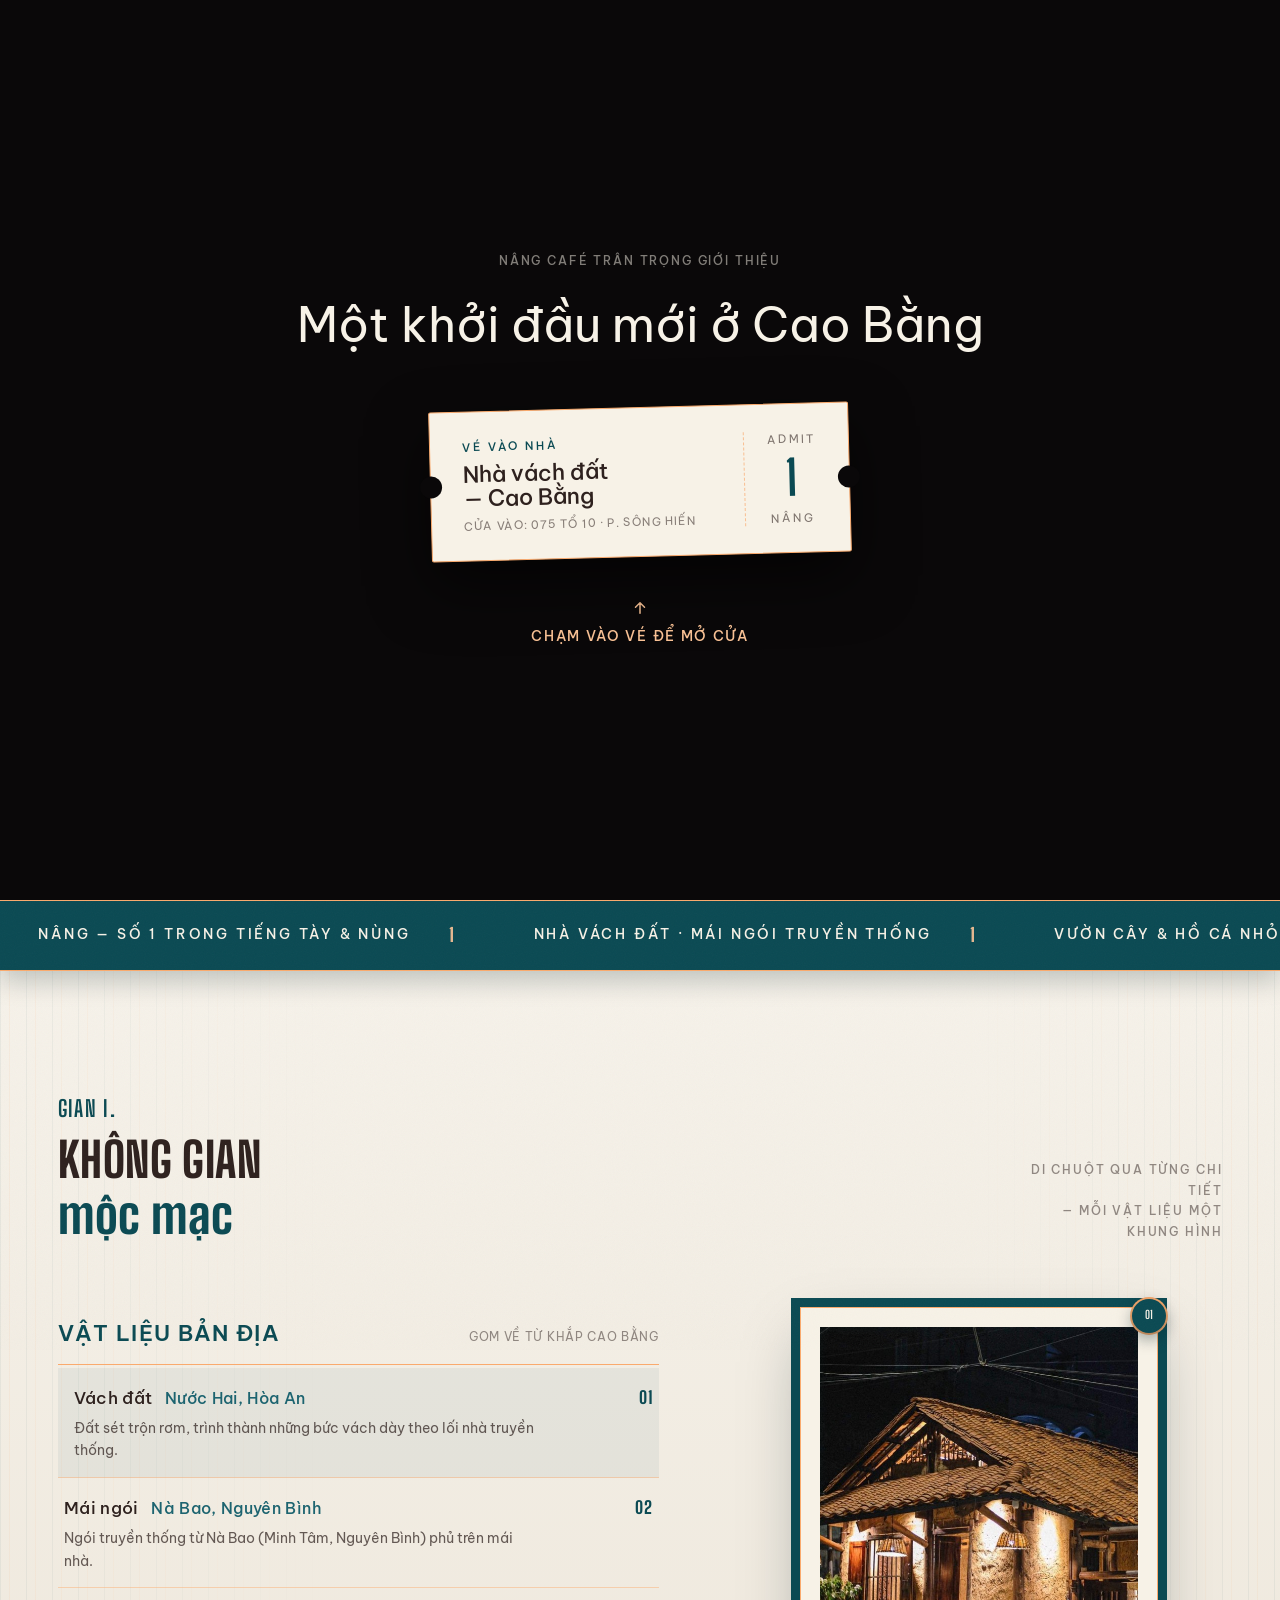
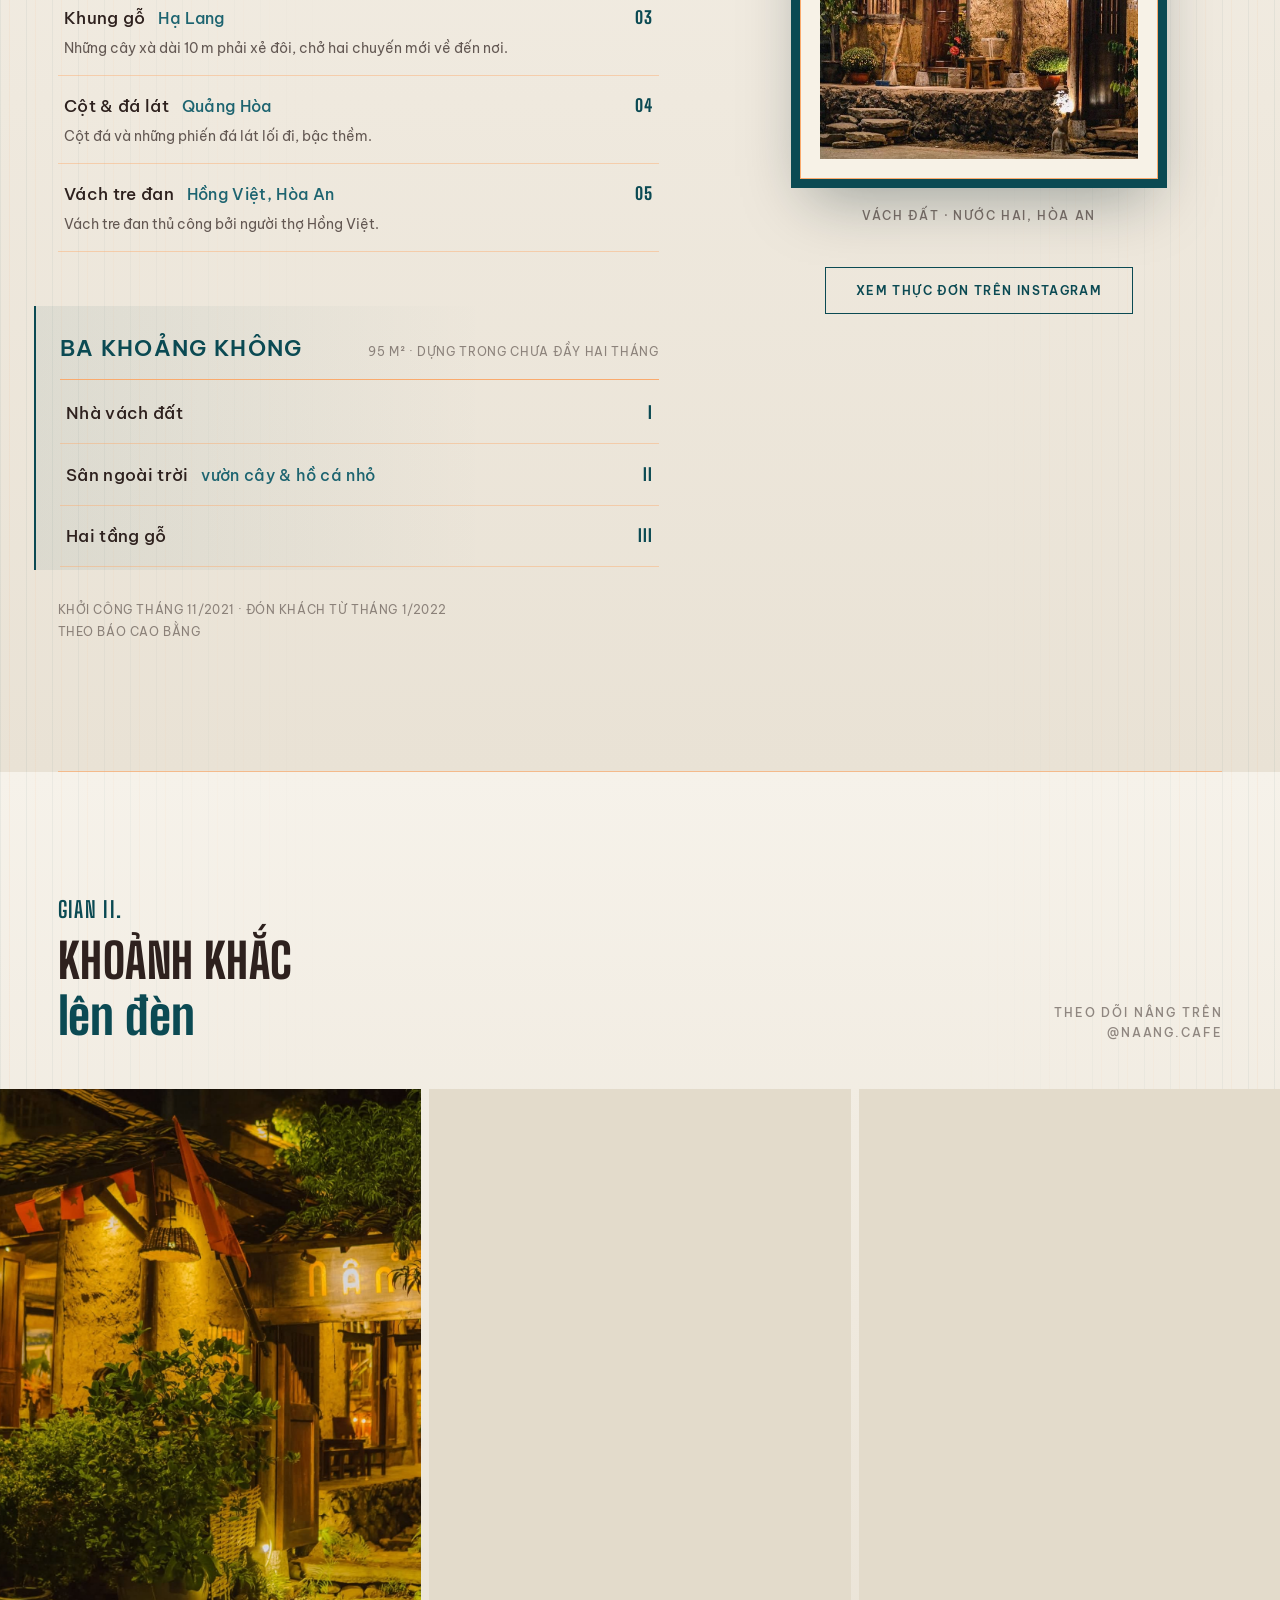
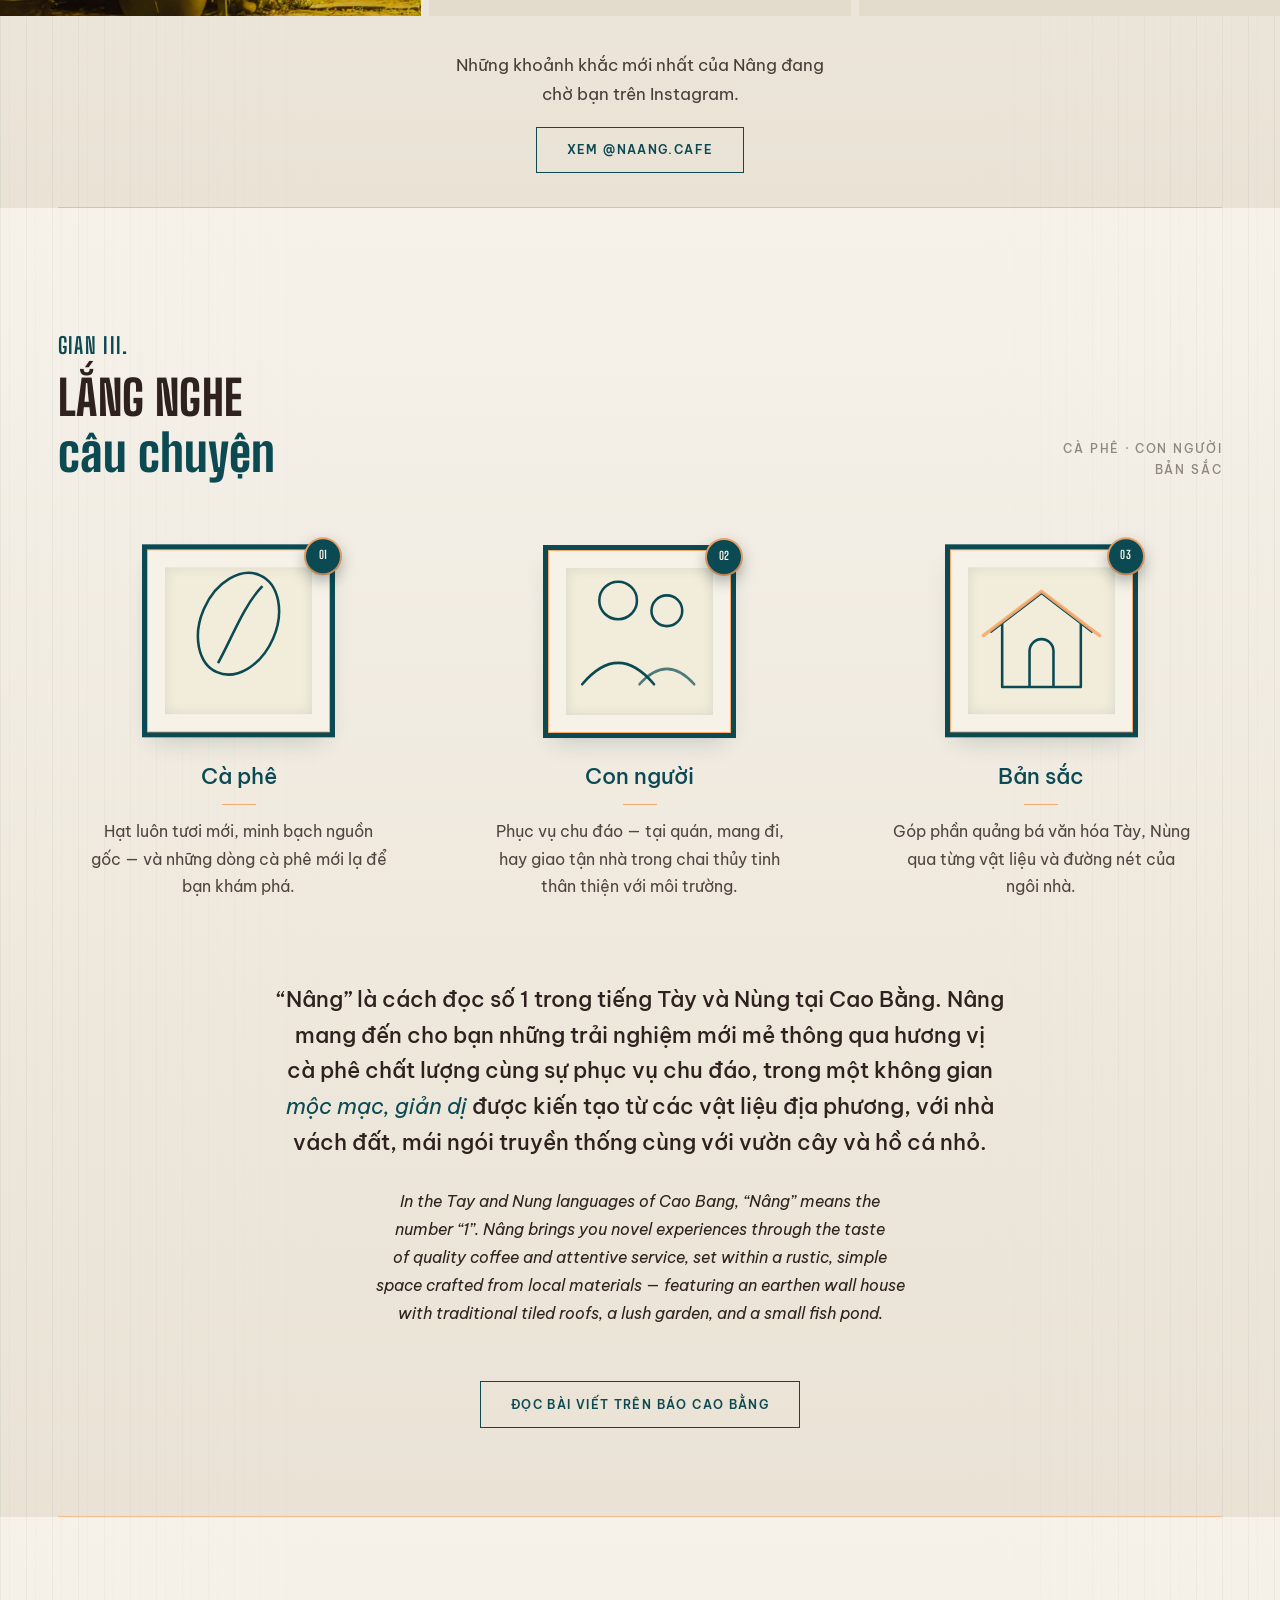
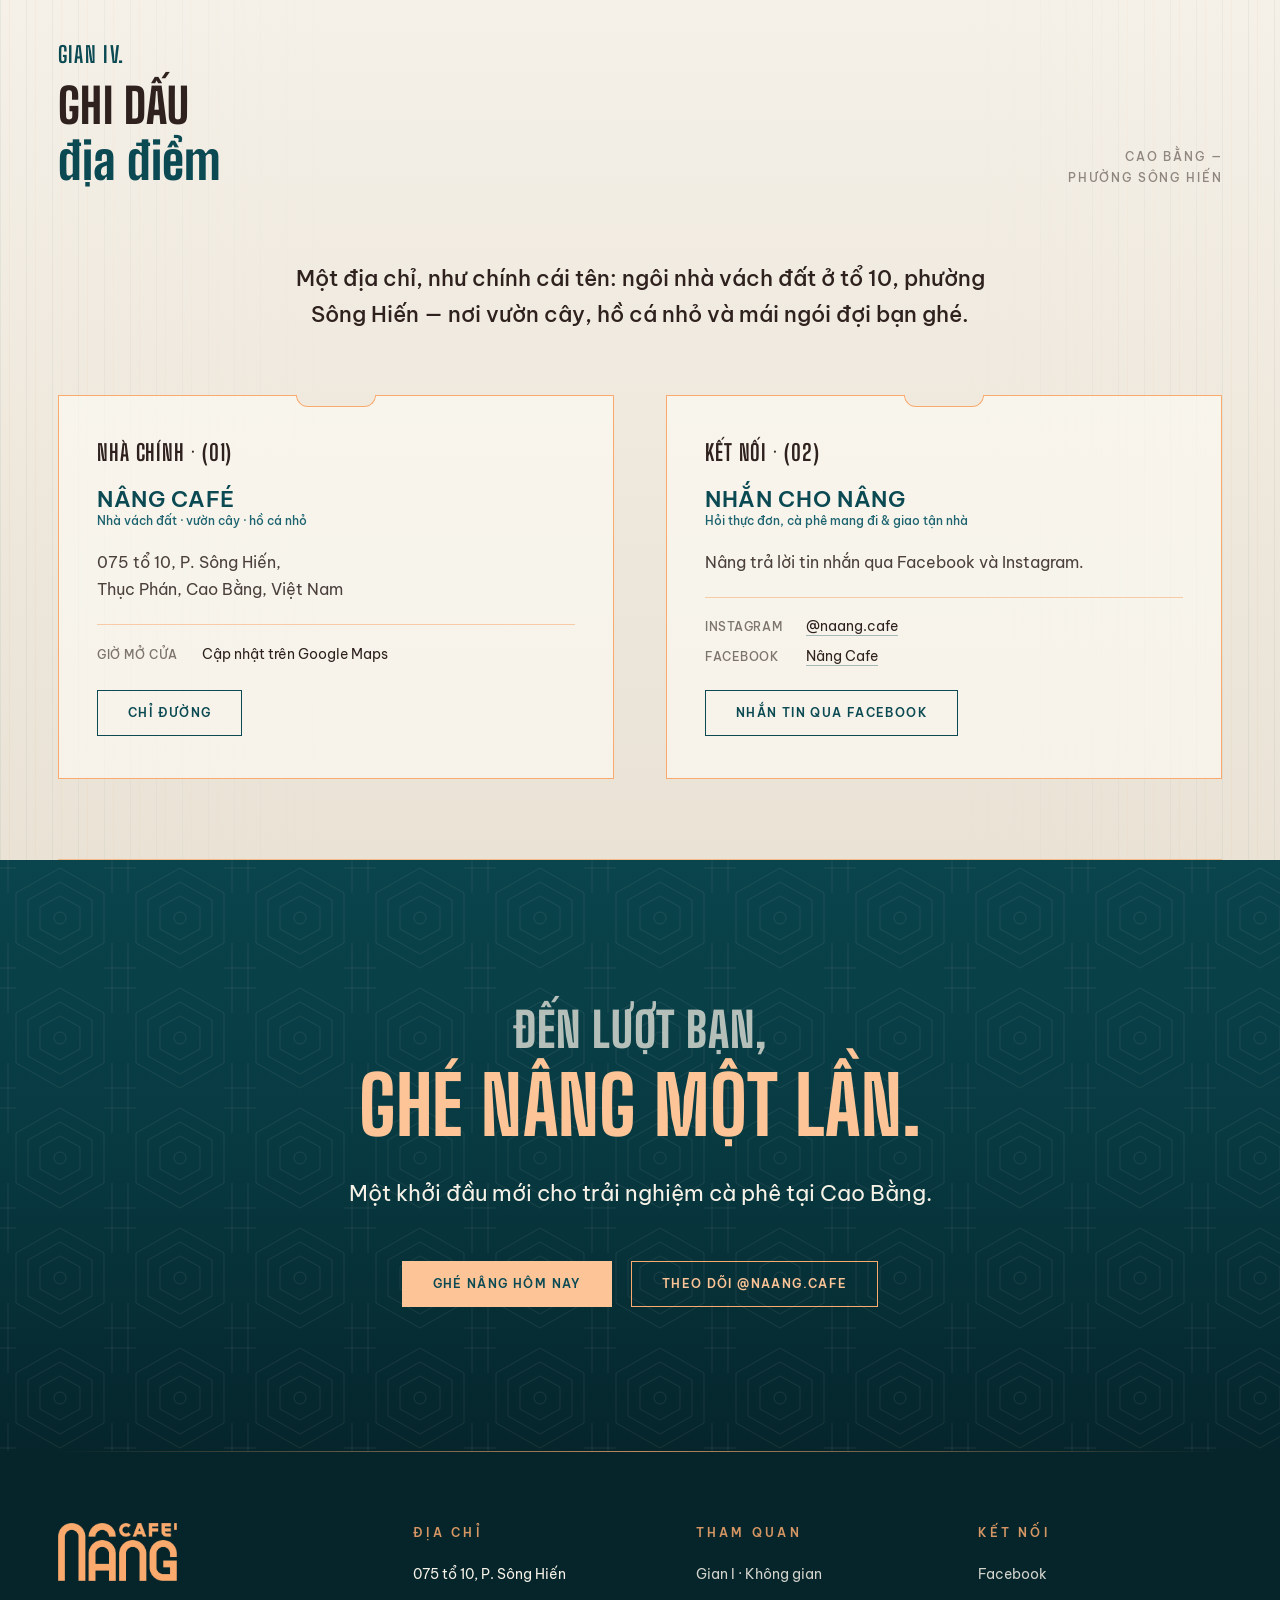
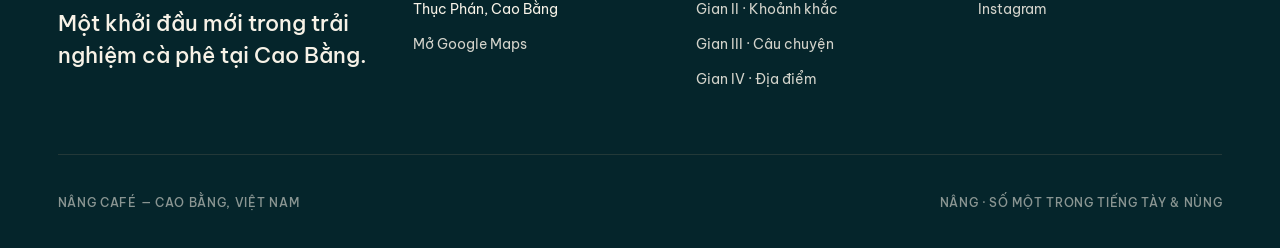
==== index.html @ fb26274a "Nâng Café website Single static page (index.html) with self-hosted fonts, brand logo and photos.  Co" ====
<!DOCTYPE html>
<html lang="vi">
<head>
<meta charset="UTF-8">
<meta name="viewport" content="width=device-width, initial-scale=1.0">
<title>Nâng Café — Cà phê nhà vách đất tại Cao Bằng</title>
<meta name="description" content="Nâng Café — “Nâng” là số 1 trong tiếng Tày và Nùng. Cà phê chất lượng, phục vụ chu đáo trong ngôi nhà vách đất, mái ngói truyền thống, vườn cây và hồ cá nhỏ tại phường Sông Hiến, Cao Bằng.">
<meta name="keywords" content="Nâng Café, Nâng cafe Cao Bằng, cà phê Cao Bằng, quán cà phê nhà đất Cao Bằng, cà phê Sông Hiến, coffee Cao Bang">
<meta name="robots" content="index, follow, max-image-preview:large">
<link rel="icon" href="media/nang/favicon-nang.png" type="image/png">
<meta name="theme-color" content="#0B4A53">
<meta name="author" content="Nâng Café">

<meta name="geo.region" content="VN-04">
<meta name="geo.placename" content="Cao Bằng">
<meta name="geo.position" content="22.6681166;106.2544671">
<meta name="ICBM" content="22.6681166, 106.2544671">

<meta property="og:type" content="website">
<meta property="og:site_name" content="Nâng Café">
<meta property="og:locale" content="vi_VN">
<meta property="og:locale:alternate" content="en_US">
<meta property="og:title" content="Nâng Café — Cà phê nhà vách đất tại Cao Bằng">
<meta property="og:description" content="“Nâng” là số 1 trong tiếng Tày và Nùng. Cà phê chất lượng trong ngôi nhà vách đất, mái ngói truyền thống, vườn cây và hồ cá nhỏ.">
<meta property="og:image" content="media/nang/nang-cong-vuon.jpg">
<meta property="og:image:alt" content="Cổng vào Nâng Café về đêm, Cao Bằng">
<meta name="twitter:card" content="summary_large_image">

<script>try{if(sessionStorage.getItem('nangveil')){document.documentElement.classList.add('arrive')}}catch(e){}</script>

<link rel="preload" as="image" href="media/nang/nang-cong-vuon.jpg" fetchpriority="high">
<link rel="stylesheet" href="assets/fonts/fonts.css">
<link rel="stylesheet" href="assets/fonts/display.css">

<script type="application/ld+json">
{
  "@context": "https://schema.org",
  "@type": "CafeOrCoffeeShop",
  "name": "Nâng Café",
  "description": "“Nâng” là cách đọc số 1 trong tiếng Tày và Nùng tại Cao Bằng. Cà phê chất lượng, phục vụ chu đáo trong không gian nhà vách đất, mái ngói truyền thống, vườn cây và hồ cá nhỏ.",
  "foundingDate": "2022-01",
  "servesCuisine": "Coffee",
  "address": {
    "@type": "PostalAddress",
    "streetAddress": "075 tổ 10, P. Sông Hiến",
    "addressLocality": "Thục Phán, Cao Bằng",
    "addressCountry": "VN"
  },
  "geo": { "@type": "GeoCoordinates", "latitude": 22.6681166, "longitude": 106.2544671 },
  "hasMap": "https://maps.app.goo.gl/TmgUhDWyS7gdo8w19",
  "sameAs": ["https://www.instagram.com/naang.cafe/", "https://www.facebook.com/p/N%C3%A2ng-Cafe-100085033421351/"]
}
</script>

<style>
html{
  overflow-x:hidden;
}
@supports (overflow-x:clip){html{overflow-x:clip}}
:root{
  --paper:#EFE9DE;
  --paper-2:#F6F2EA;
  --paper-3:#E3DBCB;
  --ink:#2E211E;
  --cream:#F7F2E7;
  --red:#0B4A53;        
  --red-dp:#083A42;
  --red-lt:#1D6470;
  --ox:#05252B;
  --gold:#FAAA6D;
  --gold-lt:#FCC497;
  --display:"Big Shoulders Display","Be Vietnam Pro",sans-serif;
  --ui:"Be Vietnam Pro","Helvetica Neue",Arial,sans-serif;
  --fs-d1:clamp(2.6rem,6.4vw,5rem);      
  --fs-d2:clamp(1.8rem,4vw,3rem);        
  --fs-d3:clamp(1.1rem,1.8vw,1.4rem);    
  --fs-lead:clamp(1.02rem,1.35vw,1.16rem);
  --fs-body:1rem;                         
  --fs-sm:.875rem;                        
  --fs-label:.72rem;                      
  --gutter:clamp(1.2rem,4.5vw,5rem);
  --deco-hex:url("data:image/svg+xml,%3Csvg xmlns='http://www.w3.org/2000/svg' width='120' height='120'%3E%3Cg fill='none' stroke='%23F7F2E7' stroke-opacity='.075' stroke-width='1'%3E%3Cpath d='M60 8 L104 33 L104 83 L60 108 L16 83 L16 33 Z'/%3E%3Cpath d='M60 22 L92 40 L92 76 L60 94 L28 76 L28 40 Z'/%3E%3Cpath d='M60 36 L80 47 L80 69 L60 80 L40 69 L40 47 Z'/%3E%3Ccircle cx='60' cy='58' r='6'/%3E%3Cpath d='M0 8 H16 M104 8 H120 M0 108 H16 M104 108 H120'/%3E%3Cpath d='M8 0 V33 M112 0 V33 M8 83 V120 M112 83 V120'/%3E%3C/g%3E%3C/svg%3E");
  --deco-stripe:repeating-linear-gradient(90deg,rgba(11,74,83,.10) 0 1px,transparent 1px 9px,rgba(250,170,109,.16) 9px 10px,transparent 10px 26px);
}
*{margin:0;padding:0;box-sizing:border-box}
html.locked{overflow:hidden}
body{
  font-family:var(--ui);font-size:var(--fs-body);line-height:1.68;background:#0A434B;color:var(--cream);
  overflow-x:hidden;-webkit-font-smoothing:antialiased;font-weight:400;
}
::selection{background:var(--red);color:var(--cream)}
a{color:inherit;text-decoration:none}
button{font-family:inherit;background:none;border:none;color:inherit;cursor:pointer}
svg{display:block}
.serif-i{color:var(--red)}
.gallery:not(.cube) .serif-i,.final .serif-i,.hero .serif-i{color:var(--gold-lt)}
.gb-card q,.story-copy,.foot-brandline,.pre-head p,.ticket .t-left .name,.grating .desc .x{font-weight:500}
.caps{font-size:var(--fs-label);letter-spacing:.16em;text-transform:uppercase;font-weight:500;opacity:.55}
.sr-only{position:absolute;width:1px;height:1px;padding:0;margin:-1px;overflow:hidden;clip:rect(0,0,0,0);white-space:nowrap;border:0}
.grain{
  position:fixed;inset:-50%;width:200%;height:200%;pointer-events:none;z-index:9000;opacity:.045;
  background-image:url("data:image/svg+xml,%3Csvg xmlns='http://www.w3.org/2000/svg' width='240' height='240'%3E%3Cfilter id='n'%3E%3CfeTurbulence type='fractalNoise' baseFrequency='0.9' numOctaves='2'/%3E%3C/filter%3E%3Crect width='240' height='240' filter='url(%23n)' opacity='0.7'/%3E%3C/svg%3E");
  animation:grain 8s steps(10) infinite;
}
@keyframes grain{0%,100%{transform:translate(0,0)}25%{transform:translate(-3%,2%)}50%{transform:translate(3%,-3%)}75%{transform:translate(-2%,-2%)}}
.lamp{
  position:fixed;top:0;left:0;width:58vmax;height:58vmax;pointer-events:none;z-index:3;
  transform:translate(-50%,-50%);mix-blend-mode:soft-light;opacity:.6;
  background:radial-gradient(circle,rgba(255,246,226,.85) 0%,rgba(255,246,226,.2) 32%,transparent 62%);
}
@media(hover:none){.lamp{display:none}}
.rv{opacity:0;transform:translateY(44px);transition:opacity 1.05s ease,transform 1.05s cubic-bezier(.22,1,.36,1)}
.rv.in{opacity:1;transform:none}
.rv.d1{transition-delay:.12s}.rv.d2{transition-delay:.24s}.page-veil{position:fixed;inset:0;z-index:9500;pointer-events:none;visibility:hidden}
.page-veil.active{visibility:visible;pointer-events:all}
.page-veil .door{
  position:absolute;top:0;bottom:0;width:50.5%;left:0;
  background:linear-gradient(90deg,var(--red-dp),var(--red) 60%,#073238);
  transform:translateX(-101%);transition:transform .8s cubic-bezier(.65,0,.35,1);
  box-shadow:0 0 60px rgba(0,0,0,.6);
}
.page-veil .door.r{left:auto;right:0;background:linear-gradient(270deg,var(--red-dp),var(--red) 60%,#073238);transform:translateX(101%)}
.page-veil .door::after{content:"";position:absolute;top:0;bottom:0;width:2px;background:linear-gradient(180deg,transparent,var(--gold) 50%,transparent);opacity:.9}
.page-veil .door.l::after{right:0}
.page-veil .door.r::after{left:0}
.page-veil.closed .door{transform:translateX(0)}
.page-veil .plate{
  position:absolute;left:50%;top:50%;transform:translate(-50%,-50%) translateY(12px);
  background:linear-gradient(155deg,var(--gold-lt),var(--gold));color:var(--red);
  padding:.95rem 1.7rem;border-radius:2px;
  box-shadow:0 12px 32px rgba(0,0,0,.5),inset 0 1px 0 rgba(255,255,255,.35);
  font-family:var(--ui);font-size:var(--fs-label);letter-spacing:.2em;text-transform:uppercase;font-weight:600;
  opacity:0;transition:opacity .5s ease .35s,transform .5s ease .35s;white-space:nowrap;
}
.page-veil.closed .plate{opacity:1;transform:translate(-50%,-50%)}
html.arrive .page-veil{visibility:visible}
html.arrive .page-veil .door{transform:translateX(0);transition:none}
html.arrive .page-veil .plate{opacity:1;transform:translate(-50%,-50%);transition:none}
html.arrive .preloader{display:none}
.preloader{
  position:fixed;inset:0;z-index:10000;background:#0A0809;
  display:flex;flex-direction:column;align-items:center;justify-content:center;gap:2.6rem;
  transition:opacity 1.1s ease,visibility 1.1s;
}
.preloader.done{opacity:0;visibility:hidden}
.pre-head{display:flex;flex-direction:column;align-items:center;gap:.9rem;text-align:center;padding:0 1.5rem}
.pre-head .caps{opacity:.5}
.pre-head p{font-family:var(--ui);font-weight:400;font-size:var(--fs-d2)}
.ticket{
  position:relative;width:min(420px,86vw);background:var(--cream);color:var(--ink);border:1px solid var(--gold);
  border-radius:2px;padding:1.7rem 2rem;display:flex;align-items:center;gap:1.5rem;
  opacity:0;transform:translateY(16px) rotate(-1.5deg);
  transition:opacity .9s ease,transform .9s cubic-bezier(.22,1,.36,1);
  box-shadow:0 24px 60px rgba(0,0,0,.6);
}
.ticket::before,.ticket::after{content:"";position:absolute;top:50%;width:22px;height:22px;border-radius:50%;background:var(--ox);transform:translateY(-50%)}
.ticket::before{left:-11px}.ticket::after{right:-11px}
.ticket::before,.ticket::after{background:#0A0809}
.preloader.ready .ticket{opacity:1;transform:rotate(-1.5deg)}
.ticket:hover{transform:rotate(0) scale(1.02);box-shadow:0 0 0 1px var(--gold),0 18px 50px rgba(252,196,151,.3)}
body.ready .ticket{animation:ticketBreath 2.6s ease-in-out infinite}
@keyframes ticketBreath{
  0%,100%{box-shadow:0 0 0 0 rgba(252,196,151,0),0 14px 40px rgba(0,0,0,.5)}
  50%{box-shadow:0 0 0 6px rgba(252,196,151,.12),0 14px 40px rgba(0,0,0,.5)}
}
.ticket:hover{animation:none}
.ticket .t-left{flex:1;display:flex;flex-direction:column;gap:.45rem;text-align:left}
.ticket .t-left .caps{color:var(--red);opacity:1}
.ticket .t-left .name{font-family:var(--ui);font-size:var(--fs-d3);line-height:1.1}
.ticket .t-left .meta{font-family:var(--ui);font-size:var(--fs-label);letter-spacing:.05em;text-transform:uppercase;opacity:.55}
.ticket .t-right{border-left:1px dashed rgba(250,170,109,.7);padding-left:1.4rem;display:flex;flex-direction:column;align-items:center;gap:.35rem}
.ticket .t-right .adm{font-family:var(--ui);font-size:var(--fs-label);letter-spacing:.18em;text-transform:uppercase;opacity:.6}
.ticket .t-right .no8{font-family:var(--display);text-transform:uppercase;font-weight:500;font-size:var(--fs-d2);color:var(--red);line-height:1.1;letter-spacing:.04em}
.pre-count{font-family:var(--ui);font-size:var(--fs-label);letter-spacing:.15em;text-transform:uppercase;opacity:.45}
.preloader.ready .pre-count{display:none}
.pre-hint{
  display:flex;flex-direction:column;align-items:center;gap:.5rem;
  font-family:var(--ui);font-size:var(--fs-sm);font-weight:500;
  letter-spacing:.12em;text-transform:uppercase;color:var(--gold-lt);
  opacity:0;transition:opacity .8s ease .4s;
}
.pre-hint .cue{width:18px;height:18px;animation:cueFloat 2s ease-in-out infinite}
@keyframes cueFloat{0%,100%{transform:translateY(3px)}50%{transform:translateY(-3px)}}
.preloader.ready .pre-hint{opacity:1}
.nav{
  position:fixed;inset:0 0 auto 0;z-index:900;
  display:flex;align-items:stretch;height:56px;
  background:transparent;backdrop-filter:none;
  border-bottom:1px solid transparent;
  opacity:0;transition:opacity 1s ease .5s,background .4s ease,border-color .4s ease,backdrop-filter .4s ease;
  font-family:var(--ui);
  font-size:var(--fs-label);color:var(--cream);text-shadow:0 1px 5px rgba(0,0,0,.45);
}
.nav.scrolled{
  background:rgba(11,74,83,.95);backdrop-filter:blur(12px);
  border-bottom:1px solid var(--gold);text-shadow:none;
}
body.started .nav{opacity:1}
.nav .cell{
  display:flex;align-items:center;padding:0 1.4rem;
  border-right:1px solid rgba(237,231,214,.12);
  letter-spacing:.1em;text-transform:uppercase;font-weight:600;font-size:var(--fs-label);white-space:nowrap;
  transition:background .35s,color .35s;
}
.nav a.cell:hover{background:rgba(237,231,214,.07)}
.nav .brand{padding-inline:1.2rem}
.brand-text{line-height:1.1;font-family:var(--display);font-weight:400;letter-spacing:.06em;font-size:var(--fs-lead);text-transform:uppercase}
.brand-logo{display:none}
@supports ((-webkit-mask-image:url(media/nang/logo-nang-cafe.png)) or (mask-image:url(media/nang/logo-nang-cafe.png))){
  .brand-text{display:none}
  .brand-logo{
    display:block;width:82px;height:32px;
    background-color:currentColor;
    -webkit-mask:url(media/nang/logo-nang-cafe.png) center/contain no-repeat;
    mask:url(media/nang/logo-nang-cafe.png) center/contain no-repeat;
  }
}
@media(max-width:600px){
  .brand-logo{width:70px;height:27px}
  .nav .brand{padding-inline:.9rem}
}
.nav .spacer{flex:1;border-right:none}
.nav .cta-cell{
  border-left:1px solid rgba(237,231,214,.12);border-right:none;
  background:rgba(237,231,214,.06);gap:.8rem;font-weight:600;
}
.nav .cta-cell .arr{
  width:22px;height:22px;border-radius:2px;background:var(--red);color:var(--cream);
  display:grid;place-items:center;font-size:var(--fs-label);transition:transform .35s;
}
.nav.scrolled .cta-cell .arr{background:var(--gold);color:var(--red)}
.nav .cta-cell:hover .arr{transform:translateX(4px)}
.nav .links-wrap{display:flex;align-items:stretch}
@media(max-width:1080px){.nav .links-wrap{display:none}}
@media(max-width:640px){.nav .lang{display:none}}
.hero{
  position:relative;min-height:100vh;min-height:100svh;overflow:hidden;
  background:var(--ox);
}
.hero-bg{position:absolute;inset:0;z-index:0;overflow:hidden;background:#0B4A53}
.hero-paint{
  position:absolute;inset:0;
  filter:brightness(.28) saturate(.72) sepia(.16);
  transition:filter 2.4s cubic-bezier(.22,1,.36,1) .45s;
}
body.started .hero-paint{filter:brightness(1) saturate(1.04) sepia(0)}
.hero-stage{position:absolute;inset:-4% -5%;will-change:transform}
.hero-art{
  width:100%;height:100%;display:block;object-fit:cover;object-position:center;
  transform-origin:50% 54%;
  animation:heroKenBurns 34s ease-in-out infinite alternate;
}
.hero-video{
  position:absolute;inset:0;width:100%;height:100%;display:block;
  object-fit:cover;object-position:center;background:transparent;
  opacity:0;transition:opacity 1.2s ease;
}
.hero-video.ready{opacity:1}
@keyframes heroKenBurns{0%{transform:scale(1.01)}100%{transform:scale(1.07)}}
@media(max-aspect-ratio:11/10){
  .hero-stage{inset:-3% 0}
  .hero-art{object-fit:contain}
}
.hero-video{object-fit:cover !important}
body.hero-has-video .hero-paint{filter:none}
.hero-night{
  position:absolute;inset:0;z-index:2;pointer-events:none;mix-blend-mode:multiply;
  background:
    radial-gradient(115% 95% at 50% 50%, rgba(4,30,35,0) 42%, rgba(4,30,35,.24) 84%, rgba(4,30,35,.42) 100%),
    linear-gradient(180deg, rgba(4,30,35,.14) 0%, rgba(4,30,35,0) 30%, rgba(4,30,35,.04) 66%, rgba(4,30,35,.22) 100%);
}
.hero-warmth{
  position:absolute;inset:0;z-index:2;pointer-events:none;mix-blend-mode:screen;
  background:radial-gradient(58% 54% at 50% 52%, rgba(240,176,116,.16), transparent 72%);
  opacity:0;transition:opacity 1.8s ease 1.9s;
}
body.started .hero-warmth{opacity:1;animation:heroBreathe 8s ease-in-out 4s infinite alternate}
@keyframes heroBreathe{from{opacity:1}to{opacity:.62}}
.hero-scrim{
  position:absolute;inset:0;z-index:5;pointer-events:none;
  background:
    radial-gradient(58% 50% at 18% 96%, rgba(3,24,28,.46), transparent 70%),
    linear-gradient(180deg, rgba(3,24,28,.24) 0%, rgba(3,24,28,0) 26%, rgba(3,24,28,.02) 58%, rgba(3,24,28,.52) 100%);
}
@media(prefers-reduced-motion:reduce){
  .hero-paint{filter:none!important}
  .hero-warmth{opacity:1!important}
  .hero-art{animation:none}
  .pre-hint .cue,body.ready .ticket{animation:none}
}
.hero-content{
  position:relative;z-index:5;min-height:100vh;min-height:100svh;
  display:flex;flex-direction:column;justify-content:flex-end;
}
.hero-bottom{
  display:flex;align-items:flex-end;justify-content:space-between;gap:4vw;flex-wrap:wrap;
  padding:0 var(--gutter) 8vh;
}
.hero-copy{position:relative;max-width:640px;color:var(--cream)}
.hero-copy .presents{opacity:.75;display:block;margin-bottom:1.6rem;text-shadow:0 1px 8px rgba(0,0,0,.5)}
.hero-copy h1{font-family:var(--display);font-weight:400;font-size:var(--fs-d1);line-height:1.1;text-transform:uppercase;letter-spacing:.005em;text-shadow:0 4px 24px rgba(0,0,0,.4)}
.hero-copy .l1{line-height:1.1;
  display:block;font-family:var(--display);font-weight:400;text-transform:uppercase;
  font-size:var(--fs-d2);letter-spacing:.02em;opacity:.72;
}
.hero-copy .l2{
  display:block;font-family:var(--display);font-weight:400;text-transform:uppercase;
  font-size:var(--fs-d1);letter-spacing:.005em;line-height:1.1;margin-top:.06em;;color:var(--gold-lt);
}
.hero-copy p{
  margin-top:1.5rem;font-size:var(--fs-body);line-height:1.7;opacity:.88;max-width:46ch;font-weight:400;
  text-shadow:0 1px 10px rgba(0,0,0,.5);
}
.hero-cta{
  margin-top:1.9rem;display:inline-flex;align-items:center;gap:1rem;width:max-content;
  background:rgba(5,37,43,.4);border:1px solid var(--gold);backdrop-filter:blur(6px);
  padding:.95em 1.1em .95em 1.6em;font-size:var(--fs-label);letter-spacing:.22em;text-transform:uppercase;font-weight:600;
  color:var(--cream);transition:background .35s,border-color .35s;
}
.hero-cta .arr{width:24px;height:24px;border-radius:2px;background:var(--red);color:var(--cream);display:grid;place-items:center;font-size:var(--fs-label);transition:transform .35s;flex:none}
.hero-cta:hover{background:rgba(3,24,28,.55);border-color:rgba(237,231,214,.65)}
.hero-cta:hover .arr{transform:translateX(4px)}
.grating{
  flex:none;width:min(320px,100%);background:var(--paper);color:var(--ink);border:1px solid var(--gold);
  font-family:var(--ui);
  border-radius:2px;box-shadow:0 22px 50px rgba(0,0,0,.45);overflow:hidden;
}
.grating .top{
  display:flex;align-items:center;justify-content:space-between;
  padding:1rem 1.3rem;border-bottom:1px solid rgba(250,170,109,.5);
}
.grating .stars{display:flex;gap:.32rem;color:#D9903C}
.grating .bottom{
  display:flex;align-items:center;justify-content:space-between;gap:1.3rem;
  padding:1.05rem 1.3rem 1.2rem;
}
.grating .score{
  font-weight:600;font-size:var(--fs-d2);line-height:.9;letter-spacing:-.01em;color:#0A0809;
}
.grating .score sup{font-size:.38em;font-weight:500;vertical-align:super;opacity:.9}
.grating .desc{text-align:left}
.grating .desc .x{font-weight:600;font-size:var(--fs-lead);color:#0A0809}
.grating .desc .c{font-size:var(--fs-sm);opacity:.78;font-weight:400}
body:not(.started) .hero-copy>*,
body:not(.started) .grating{opacity:0;transform:translateY(28px)}
.hero-copy>*,.grating{transition:opacity 1.3s ease,transform 1.3s cubic-bezier(.22,1,.36,1)}
body.started .hero-copy>*:nth-child(1){transition-delay:.9s}
body.started .hero-copy>*:nth-child(2){transition-delay:1.05s}
body.started .hero-copy>*:nth-child(3){transition-delay:1.25s}
body.started .hero-copy>*:nth-child(4){transition-delay:1.42s}
body.started .grating{transition-delay:1.15s}
body.started .hero-copy>*,body.started .grating{opacity:1;transform:none}
@media(max-width:900px){
  .hero-bottom{flex-direction:column;align-items:stretch;gap:2.2rem;padding-bottom:6vh}
  .grating{width:100%}
  .hero-copy p{max-width:none}
}
.ticker{background:var(--red);color:var(--cream);overflow:hidden;padding:1.15rem 0;white-space:nowrap;position:relative;z-index:8;border-top:1px solid var(--gold);border-bottom:1px solid var(--gold);box-shadow:0 10px 26px rgba(4,30,35,.22)}
.ticker-track{display:inline-flex;animation:marq 30s linear infinite;will-change:transform}
.ticker-track .cell{
  display:inline-flex;align-items:center;gap:2.4rem;padding:0 2.4rem;
  font-size:var(--fs-sm);letter-spacing:.2em;text-transform:uppercase;font-weight:500;
}
.ticker-track .cell::after{content:"∞";font-family:var(--ui);font-weight:500;font-size:1.25em;color:var(--gold-lt);opacity:.9}
@keyframes marq{to{transform:translateX(-50%)}}
.gallery{
  position:relative;padding:14vh var(--gutter) 9vh;color:var(--cream);
  background:
    radial-gradient(72% 46% at 50% 0%, rgba(252,196,151,.12), transparent 62%),
    linear-gradient(180deg,#0A434B 0%,#093E46 50%,var(--red-dp) 100%);
}
.gallery::before,.final::before{
  content:"";position:absolute;inset:0;pointer-events:none;z-index:0;
  background:var(--deco-hex);
}
.gallery.cube::before,.guestbook::before{
  content:"";position:absolute;inset:0;pointer-events:none;z-index:0;
  background:var(--deco-stripe);opacity:.55;
  -webkit-mask-image:linear-gradient(90deg,#000 0%,transparent 26%,transparent 74%,#000 100%);
  mask-image:linear-gradient(90deg,#000 0%,transparent 26%,transparent 74%,#000 100%);
}
.gallery > *:not(.floor),.final > *,.guestbook > *{position:relative;z-index:1}
.gallery .floor{
  position:absolute;left:var(--gutter);right:var(--gutter);bottom:0;height:1px;margin:0;z-index:2;
  background:var(--gold);opacity:.55;
}
.gallery .floor::before{content:none}
.gallery.cube{
  color:var(--ink);
  background:linear-gradient(180deg,var(--paper-2) 0%,var(--paper) 52%,#E9E2D5 100%);
}
.gallery.cube .floor{opacity:.7}
.room-head{display:flex;align-items:flex-end;justify-content:space-between;gap:2rem;margin-bottom:8vh;flex-wrap:wrap}
.room-head .left{display:flex;flex-direction:column;gap:.8rem}
.room-head .no{font-family:var(--display);font-weight:400;font-size:var(--fs-d3);line-height:1.1;text-transform:uppercase;letter-spacing:.06em;color:var(--gold-lt)}
.gallery.cube .room-head .no{color:var(--red)}
.room-head h2{font-family:var(--display);font-weight:400;font-size:var(--fs-d2);line-height:1.1;text-transform:uppercase;letter-spacing:.01em}
.room-head h2 .serif-i{text-transform:none;font-weight:400;color:var(--gold-lt);letter-spacing:0;font-size:1.06em}
.gallery.cube .room-head h2 .serif-i{color:var(--red)}
.room-head .note{font-size:var(--fs-label);font-weight:500;letter-spacing:.16em;text-transform:uppercase;opacity:.5;text-align:right;line-height:1.8;max-width:26ch}
@media(max-width:960px){
  .note{display:none}
  .room-head{gap:0}
}
.frame{
  position:relative;background:var(--paper-2);
  box-shadow:
    0 0 0 7px var(--cream),
    0 0 0 8px var(--gold),
    0 0 0 17px var(--red),
    0 26px 60px rgba(4,30,35,.35);
  transition:transform .8s cubic-bezier(.22,1,.36,1);
}
.gallery:not(.cube) .frame{box-shadow:0 0 0 7px var(--cream),0 0 0 8px var(--red),0 0 0 17px var(--gold),0 26px 60px rgba(0,0,0,.4)}
.frame .mat{position:absolute;inset:0;border:12px solid var(--cream);pointer-events:none;box-shadow:inset 0 0 12px rgba(11,74,83,.12);z-index:5}
.frame>svg,.frame .art-layer{width:100%;height:100%}
.guide-no{line-height:1.1;font-family:var(--display);text-transform:uppercase;
  position:absolute;top:-16px;right:-16px;width:34px;height:34px;border-radius:50%;
  background:var(--red);color:var(--cream);display:grid;place-items:center;
  font-size:var(--fs-label);font-weight:600;box-shadow:0 6px 16px rgba(4,30,35,.4),0 0 0 2px var(--gold);z-index:6;
;letter-spacing:.04em}
.gallery:not(.cube) .guide-no{
  background:var(--gold);color:var(--red);
  box-shadow:0 6px 16px rgba(0,0,0,.4),0 0 0 2px var(--cream);
}
.spot{position:relative}
.btn{
  width:max-content;font-family:var(--ui);font-size:var(--fs-label);letter-spacing:.12em;
  text-transform:uppercase;font-weight:600;
  border:1px solid var(--red);color:var(--red);border-radius:0;padding:1.1em 2.6em;display:inline-block;
  position:relative;overflow:hidden;z-index:1;transition:color .35s,border-color .35s;
}
.btn::before{content:"";position:absolute;inset:0;background:var(--red);transform:scaleY(0);transform-origin:bottom;transition:transform .4s cubic-bezier(.65,0,.35,1);z-index:-1}
.btn:hover{color:var(--cream)}
.btn:hover::before{transform:scaleY(1)}
.gallery:not(.cube) .btn,.final .btn,.guestbook .btn{border-color:var(--gold);color:var(--gold-lt)}
.gallery:not(.cube) .btn::before,.final .btn::before{background:var(--gold)}
.gallery:not(.cube) .btn:hover,.final .btn:hover{color:var(--red)}
.menu-grid{display:grid;grid-template-columns:1.05fr .85fr;gap:6vw;align-items:start;min-width:0}
.mcat{margin-bottom:3.4rem;min-width:0}
.mcat.signature{
  position:relative;padding:1.5rem 1.5rem .2rem;margin:0 -1.5rem 3.4rem;
  background:linear-gradient(90deg,rgba(11,74,83,.07),rgba(11,74,83,0) 70%);
  border-left:2px solid var(--red);border-radius:0;
}
#menuList{min-width:0}
.mcat-head{
  display:flex;align-items:baseline;justify-content:space-between;gap:1.5rem;
  border-bottom:1px solid var(--gold);padding-bottom:.7rem;margin-bottom:.2rem;
}
.mcat-head h3{
  font-weight:600;text-transform:uppercase;letter-spacing:.06em;
  font-size:var(--fs-d3);color:var(--red);
}
.mcat-head .sub{font-family:var(--ui);font-size:var(--fs-label);letter-spacing:.06em;text-transform:uppercase;opacity:.5}
.tier-head{
  display:grid;grid-template-columns:minmax(0,1fr) repeat(3,4.2rem);gap:.4rem 1rem;
  overflow-wrap:anywhere;
  padding:.7rem .4rem .5rem;font-family:var(--ui);font-size:var(--fs-label);letter-spacing:.04em;text-transform:uppercase;opacity:.55;
  text-align:right;font-weight:500;
}
.mi{
  display:grid;grid-template-columns:minmax(0,1fr) repeat(3,4.2rem);gap:.25rem 1rem;align-items:baseline;
  padding:.95rem .4rem;border-bottom:1px solid rgba(250,170,109,.45);cursor:pointer;
  transition:background .3s,padding-left .3s;min-width:0;
}
.mi.single{grid-template-columns:minmax(0,1fr) 4.2rem}
.mi.duo,.tier-head.duo{grid-template-columns:minmax(0,1fr) 4.2rem 4.2rem}
.mi:hover{background:rgba(11,74,83,.05);padding-left:1rem}
.mi .n{font-size:var(--fs-lead);font-weight:500;letter-spacing:.02em;min-width:0}
.mi .n .o{font-family:var(--ui);font-size:.95em;color:var(--red-lt);margin-left:.5em;font-weight:500}
.mi .pr{font-family:var(--ui);font-weight:500;font-size:var(--fs-lead);color:var(--red);text-align:right}
.mi .pr.mute{opacity:.3;font-family:var(--ui);font-style:normal;font-size:var(--fs-sm);color:var(--ink)}
.mi .d{grid-column:1/-1;font-size:var(--fs-sm);line-height:1.6;opacity:.72;max-width:52ch;font-weight:400}
.menu-note{font-family:var(--ui);font-size:var(--fs-label);letter-spacing:.05em;text-transform:uppercase;opacity:.5;margin-top:-1.6rem;margin-bottom:3rem;line-height:1.9}
.menu-stage{position:sticky;top:10vh;display:flex;flex-direction:column;align-items:center;margin-bottom:4vh}
.menu-stage .spot{width:min(38vh,72vw)}
.menu-stage .frame{aspect-ratio:3/4}
.menu-stage .art-layer{position:absolute;inset:0;opacity:0;transition:opacity .55s ease}
.menu-stage .art-layer.on{opacity:1}
.menu-cta{margin-top:2.6rem}
@media(max-width:960px){
  .menu-grid{grid-template-columns:1fr;gap:0}
  .menu-stage{display:none}
  .tier-head,.mi{grid-template-columns:minmax(0,1fr) repeat(3,3.7rem);gap:.2rem .5rem}
  .tier-head{font-size:9px;letter-spacing:.02em;line-height:1.35}
  .mi.single{grid-template-columns:minmax(0,1fr) 3.6rem}
  .mi.duo,.tier-head.duo{grid-template-columns:minmax(0,1fr) 3.2rem 3.2rem}
  .mi{padding:.85rem .2rem}
  .mi:hover{padding-left:.6rem}
  .mi .n{font-size:var(--fs-sm)}
  .tier-head{padding:.6rem .2rem .4rem}
  .mcat.signature{margin:0 -1.2rem 3.4rem;padding:1.2rem 1.2rem .2rem}
}
@media(max-width:400px){
  .tier-head,.mi{grid-template-columns:minmax(0,1fr) repeat(3,3.4rem);gap:.2rem .35rem}
  .tier-head{font-size:8.5px}
  .mi.single{grid-template-columns:minmax(0,1fr) 3.2rem}
  .mi.duo,.tier-head.duo{grid-template-columns:minmax(0,1fr) 2.7rem 2.7rem}
  .mi .pr{font-size:var(--fs-sm)}
}
.craft-grid{display:grid;grid-template-columns:repeat(3,1fr);gap:clamp(1.6rem,3vw,3rem);align-items:start}
.craft{display:flex;flex-direction:column;align-items:center;gap:2.4rem;text-align:center}
.craft .frame{
  width:min(19vh,40vw);aspect-ratio:1;
  box-shadow:0 0 0 5px var(--cream),0 0 0 6px var(--gold),0 0 0 11px var(--red),0 12px 24px rgba(8,58,66,.22);
}
.craft-label{width:min(300px,88vw);text-align:center}
.craft-label .t{
  font-family:var(--ui);font-weight:500;
  font-size:var(--fs-d3);line-height:1.25;color:var(--red);
}
.craft-label .rule{width:34px;height:1px;background:var(--gold);margin:.85rem auto}
.craft-label .b{
  font-size:var(--fs-body);line-height:1.72;font-weight:400;color:var(--ink);opacity:.82;
}
@media(max-width:900px){
  .craft-grid{grid-template-columns:1fr;gap:3.4rem}
  .craft{
    display:grid;grid-template-columns:32vw 1fr;align-items:center;
    gap:0 2.9rem;text-align:left;
  }
  .craft .spot{grid-row:span 1}
  .craft .frame{width:100%}
  .craft-label{width:auto;text-align:left}
  .craft-label .rule{margin:.6rem 0}
  .craft-label .b{font-size:var(--fs-body);line-height:1.65}
  .craft .guide-no{line-height:1.1;font-family:var(--display);text-transform:uppercase;width:28px;height:28px;font-size:var(--fs-label);top:-10px;right:-10px;letter-spacing:.04em}
}
@media(max-width:420px){
  .craft{grid-template-columns:30vw 1fr;gap:0 2.2rem}
  .craft .frame{
    box-shadow:0 0 0 4px var(--cream),0 0 0 5px var(--gold),0 0 0 8px var(--red),0 10px 20px rgba(8,58,66,.2);
  }
  .craft .guide-no{width:25px;height:25px;font-size:var(--fs-label);top:-8px;right:-8px}
  .craft-label .t{font-size:var(--fs-lead)}
  .craft-label .b{font-size:var(--fs-sm)}
}
.story-copy{
  margin:9vh auto 0;max-width:56ch;text-align:center;
  font-family:var(--ui);font-size:var(--fs-d3);line-height:1.6;
}
.story-copy em{font-style:italic;color:var(--red)}
.story-foot{text-align:center;margin-top:3.4rem}
.ig-carousel{position:relative;margin-inline:calc(var(--gutter) * -1)}
.ig-rail{
  display:flex;gap:8px;
  overflow-x:auto;scroll-snap-type:x mandatory;scroll-behavior:smooth;
  scrollbar-width:none;-ms-overflow-style:none;-webkit-overflow-scrolling:touch;
}
.ig-rail::-webkit-scrollbar{display:none}
.ig-item,.ig-skel{
  flex:0 0 calc((100% - 8px * 5) / 6);
  scroll-snap-align:start;aspect-ratio:4/5;position:relative;overflow:hidden;
  background:var(--paper-3);
}
.ig-item{display:block;text-decoration:none;cursor:pointer;border:none;padding:0}
.ig-item img,.ig-item video{
  width:100%;height:100%;object-fit:cover;display:block;
  transition:transform .85s cubic-bezier(.22,1,.36,1);
}
.ig-item:not(.is-video):hover img,
.ig-item:not(.is-video):focus-visible img{transform:scale(1.09)}
.ig-item video{position:absolute;inset:0;opacity:0;transition:opacity .45s ease;z-index:2}
.ig-item video.on{opacity:1}
.ig-cue{
  position:absolute;top:50%;left:50%;z-index:4;
  transform:translate(-50%,-50%) scale(.82);
  color:var(--cream);pointer-events:none;
  opacity:0;transition:opacity .4s ease,transform .5s cubic-bezier(.22,1,.36,1);
  filter:drop-shadow(0 2px 4px rgba(2,18,21,.85)) drop-shadow(0 6px 16px rgba(2,18,21,.6));
}
.ig-cue svg{display:block;width:34px;height:34px}
.ig-item:hover .ig-cue,.ig-item:focus-visible .ig-cue{opacity:1;transform:translate(-50%,-50%) scale(1)}
.ig-item .vid{
  position:absolute;top:.7rem;right:.7rem;z-index:4;width:20px;height:20px;color:var(--cream);
  filter:drop-shadow(0 2px 5px rgba(0,0,0,.6));transition:opacity .3s;
}
.ig-item:hover .vid{opacity:0}
.ig-skel{background:linear-gradient(100deg,var(--paper-3) 30%,var(--paper-2) 50%,var(--paper-3) 70%);background-size:220% 100%;animation:igShine 1.5s linear infinite}
@keyframes igShine{to{background-position:-220% 0}}
.ig-arrow{
  position:absolute;top:50%;transform:translateY(-50%);z-index:5;
  width:44px;height:44px;border-radius:50%;display:grid;place-items:center;
  background:var(--cream);color:var(--red);border:1px solid var(--gold);
  box-shadow:0 8px 22px rgba(4,30,35,.28);
  transition:opacity .3s,background .3s,color .3s;
}
.ig-arrow svg{width:20px;height:20px}
.ig-arrow:hover{background:var(--red);color:var(--cream);border-color:var(--red)}
.ig-arrow.prev{left:calc(var(--gutter) * .35)}
.ig-arrow.next{right:calc(var(--gutter) * .35)}
.ig-arrow[hidden]{display:none}
.ig-arrow:disabled{opacity:.28;pointer-events:none}
.ig-fallback{
  margin-inline:calc(var(--gutter) * -1);
  display:grid;place-items:center;min-height:220px;text-align:center;
  border-top:1px solid var(--gold);background:var(--cream);
}
.ig-fb-inner{display:flex;flex-direction:column;align-items:center;gap:1.1rem;color:var(--red);padding:2.2rem 1rem}
.ig-fb-inner p{font-family:var(--ui);font-size:var(--fs-lead);color:var(--ink);opacity:.85;max-width:34ch}
#story .room-head{margin-bottom:5vh}
#story{padding-bottom:0}
.ig-lb{
  position:fixed;inset:0;z-index:9600;display:grid;place-items:center;
  background:rgba(2,18,21,.93);backdrop-filter:blur(8px);
  padding:clamp(1rem,4vw,3rem);
  opacity:0;transition:opacity .35s ease;
}
.ig-lb.open{opacity:1}
.ig-lb[hidden]{display:none}
.ig-lb-inner{
  display:grid;grid-template-columns:minmax(0,1fr) 340px;
  width:min(1100px,100%);max-height:86vh;background:var(--cream);
  box-shadow:0 0 0 1px var(--gold),0 40px 90px rgba(0,0,0,.6);
  transform:scale(.96);transition:transform .4s cubic-bezier(.22,1,.36,1);
}
.ig-lb.open .ig-lb-inner{transform:none}
.ig-lb-media{position:relative;background:#021215;display:grid;place-items:center;min-height:340px;overflow:hidden}
.ig-lb-media img,.ig-lb-media video{max-width:100%;max-height:86vh;display:block;object-fit:contain}
.ig-lb-side{display:flex;flex-direction:column;gap:1.2rem;padding:2rem 1.8rem;overflow-y:auto}
.ig-lb-head{display:flex;flex-direction:column;gap:.3rem;border-bottom:1px solid rgba(250,170,109,.55);padding-bottom:1rem}
.ig-lb-user{font-weight:600;font-size:var(--fs-body);letter-spacing:.04em;color:var(--red)}
.ig-lb-date{font-family:var(--ui);font-size:var(--fs-label);letter-spacing:.12em;text-transform:uppercase;opacity:.55}
.ig-lb-cap{font-size:var(--fs-body);line-height:1.75;color:var(--ink);opacity:.88;white-space:pre-wrap;flex:1}
.ig-lb-side .btn{margin-top:auto}
.ig-lb-close,.ig-lb-nav{
  position:absolute;z-index:2;width:46px;height:46px;border-radius:50%;
  display:grid;place-items:center;color:var(--cream);
  background:rgba(247,242,231,.1);border:1px solid rgba(252,196,151,.5);
  transition:background .3s,color .3s;
}
.ig-lb-close svg,.ig-lb-nav svg{width:20px;height:20px}
.ig-lb-close:hover,.ig-lb-nav:hover{background:var(--gold);color:var(--red);border-color:var(--gold)}
.ig-lb-close{top:clamp(.8rem,2.5vw,1.6rem);right:clamp(.8rem,2.5vw,1.6rem)}
.ig-lb-nav{top:50%;transform:translateY(-50%)}
.ig-lb-nav.prev{left:clamp(.5rem,2vw,1.6rem)}
.ig-lb-nav.next{right:clamp(.5rem,2vw,1.6rem)}
@media(max-width:1100px){
  .ig-item,.ig-skel{flex-basis:calc((100% - 8px * 2) / 3)}
}
@media(max-width:900px){
  .ig-lb-inner{grid-template-columns:1fr;grid-template-rows:auto minmax(0,1fr);max-height:88vh}
  .ig-lb-media{min-height:0;max-height:52vh}
  .ig-lb-media img,.ig-lb-media video{max-height:52vh}
  .ig-lb-side{padding:1.3rem 1.2rem;gap:.9rem}
  .ig-lb-nav{width:38px;height:38px}
}
@media(max-width:700px){
  .ig-rail{gap:6px}
  .ig-item,.ig-skel{flex-basis:calc((100% - 6px) / 2)}
  .ig-arrow{display:none !important}
}
.wing-grid{display:grid;grid-template-columns:1fr 1fr;gap:4vw}
.wing{
  position:relative;border:1px solid var(--gold);background:rgba(255,253,247,.6);
  padding:2.8rem 2.4rem 2.6rem;display:flex;flex-direction:column;gap:1.3rem;
  transition:transform .5s cubic-bezier(.22,1,.36,1),box-shadow .5s,border-color .4s;
}
.wing:hover{transform:translateY(-8px);box-shadow:0 30px 60px rgba(8,58,66,.16);background:var(--cream)}
.wing .arch{position:absolute;top:-1px;left:50%;transform:translateX(-50%);width:80px;height:12px;border:1px solid var(--gold);border-top:none;border-radius:0 0 60px 60px;background:var(--paper);z-index:2}
.wing .no{line-height:1.1;font-family:var(--display);text-transform:uppercase;font-weight:500;font-size:var(--fs-d3);color:var(--ink);letter-spacing:.04em}
.wing h3{font-weight:600;font-size:var(--fs-d3);text-transform:uppercase;line-height:1.1;letter-spacing:.03em;color:var(--red)}
.wing h3 span{display:block;font-family:var(--ui);text-transform:none;font-weight:500;font-size:var(--fs-label);color:var(--red-lt);margin-top:.35em;letter-spacing:0}
.wing .addr{font-size:var(--fs-body);line-height:1.7;opacity:.85}
.wing .hours{border-top:1px solid rgba(250,170,109,.55);padding-top:1.1rem;display:grid;grid-template-columns:auto 1fr;gap:.4rem 1.5rem;font-size:var(--fs-sm)}
.wing .hours .h{opacity:.6;font-family:var(--ui);font-size:var(--fs-label);letter-spacing:.05em;text-transform:uppercase;align-self:center;font-weight:500}
.wing .go{margin-top:auto}
@media(max-width:1000px){
  .wing{padding:2rem 1.5rem 1.9rem;gap:1rem}
  .wing h3{font-size:var(--fs-d3)}
  .wing .hours{font-size:var(--fs-sm)}
}
@media(max-width:620px){
  .wing-grid{grid-template-columns:1fr;gap:3.4rem}
  .wing{padding:2.2rem 1.7rem 2rem}
}
.guestbook{position:relative;background:linear-gradient(180deg,var(--paper-2),var(--paper) 45%,var(--paper-3));overflow:hidden;padding:15vh 0 0;color:var(--ink)}
.guestbook .room-head{padding:0 var(--gutter)}
.gb-track{display:flex;gap:2.4rem;width:max-content;animation:marq 64s linear infinite;padding:2rem 1.5rem 3rem}
@media(max-width:760px){
  .gb-track{
    animation:none;width:auto;
    overflow-x:auto;scroll-snap-type:x mandatory;
    -webkit-overflow-scrolling:touch;scrollbar-width:none;-ms-overflow-style:none;
    gap:1rem;padding:1.4rem var(--gutter) 2.4rem;
  }
  .gb-track::-webkit-scrollbar{display:none}
  .gb-card{scroll-snap-align:center;width:min(320px,82vw)}
  .gb-card:nth-child(n+7){display:none}
}
.gb-card{
  width:min(340px,78vw);flex:none;background:var(--red);color:var(--cream);border:1px solid var(--gold);
  padding:1.7rem 1.6rem 1.4rem;box-shadow:0 18px 40px rgba(8,58,66,.28);
  display:flex;flex-direction:column;gap:.9rem;position:relative;
}
.gb-card:nth-child(odd){transform:rotate(-1.1deg)}
.gb-card:nth-child(even){transform:rotate(.9deg)}
.gb-card .pin{position:absolute;top:-9px;left:50%;transform:translateX(-50%);width:18px;height:18px;border-radius:50%;background:var(--gold);box-shadow:0 4px 8px rgba(8,58,66,.35),inset -3px -3px 6px rgba(0,0,0,.25)}
.gb-card .stars{color:var(--gold-lt);letter-spacing:.2em;font-size:var(--fs-sm)}
.gb-card q{font-family:var(--ui);font-style:italic;font-size:var(--fs-lead);line-height:1.5;quotes:"“" "”";color:var(--cream)}
.gb-card .who{margin-top:auto;font-size:var(--fs-label);letter-spacing:.2em;text-transform:uppercase;opacity:.55;font-weight:500}
.gb-note{position:relative;z-index:1;padding:0 var(--gutter) 4vh;font-family:var(--ui);font-size:var(--fs-label);letter-spacing:.06em;text-transform:uppercase;opacity:.6;text-align:center;line-height:1.9}
.guestbook .floor{position:relative;z-index:1;height:1px;margin:0 var(--gutter);background:var(--gold);opacity:.7}
.final{
  text-align:center;padding:16vh var(--gutter);position:relative;overflow:hidden;color:var(--cream);
  background:linear-gradient(180deg,#0A444C 0%,var(--red-dp) 46%,var(--ox) 100%);
}
.final h2{line-height:1.04;margin-bottom:1.6rem;position:relative;z-index:5}
.final h2 .l1{line-height:1.1;
  display:block;font-family:var(--display);font-weight:400;text-transform:uppercase;
  font-size:var(--fs-d2);letter-spacing:.02em;opacity:.72;
}
.final h2 .l2{
  display:block;font-family:var(--display);font-weight:400;text-transform:uppercase;
  font-size:var(--fs-d1);letter-spacing:.005em;line-height:1.1;margin-top:.06em;;color:var(--gold-lt);
}
.final p{font-family:var(--ui);font-size:var(--fs-d3);opacity:.7;margin-bottom:3rem;position:relative;z-index:5}
.final .btns{display:flex;gap:1.2rem;justify-content:center;flex-wrap:wrap;position:relative;z-index:5}
.btn.solid{background:var(--red);border-color:var(--red);color:var(--cream)}
.btn.solid::before{background:var(--gold-lt)}
.btn.solid:hover{color:var(--red)}
.final .btn.solid{background:var(--gold-lt);border-color:var(--gold-lt);color:var(--red)}
.final .btn.solid::before{background:var(--cream)}
.footer{position:relative;background:var(--ox);color:var(--cream);padding:8vh var(--gutter) 0;overflow:hidden}
.footer::before{content:"";position:absolute;left:var(--gutter);right:var(--gutter);top:0;height:1px;background:linear-gradient(90deg,transparent,var(--gold),transparent);opacity:.75}
.foot-grid{display:grid;grid-template-columns:1.3fr 1fr 1fr 1fr;gap:3vw;padding-bottom:7vh;position:relative;z-index:2}
.foot-grid h4{font-size:var(--fs-label);letter-spacing:.28em;text-transform:uppercase;color:var(--gold);opacity:.85;margin-bottom:1.3rem;font-weight:600}
.foot-grid ul{list-style:none;display:flex;flex-direction:column;gap:.7rem;font-size:var(--fs-sm)}
.foot-grid a{opacity:.85;border-bottom:1px solid transparent;transition:border-color .3s,opacity .3s;width:max-content}
.foot-grid a:hover{opacity:1;color:var(--gold-lt);border-color:var(--gold-lt)}
.foot-brandline{font-family:var(--ui);font-size:var(--fs-d3);line-height:1.45;max-width:24ch}
.foot-bottom{position:relative;z-index:2;display:flex;justify-content:space-between;align-items:center;gap:2rem;flex-wrap:wrap;padding:2.4rem 0 2.2rem;border-top:1px solid rgba(252,196,151,.22);font-family:var(--ui);font-size:var(--fs-label);letter-spacing:.06em;text-transform:uppercase;opacity:.55;font-weight:500}
@media(max-width:900px){.foot-grid{grid-template-columns:1fr 1fr}}
@media(max-width:560px){.foot-grid{grid-template-columns:1fr}}
@media(prefers-reduced-motion:reduce){
  *,*::before,*::after{animation-duration:.001s!important;transition-duration:.001s!important}
  .gb-track,.ticker-track{animation:none!important}
  .gb-track{
    width:auto;overflow-x:auto;scroll-snap-type:x mandatory;
    scrollbar-width:none;-ms-overflow-style:none;
  }
  .gb-track::-webkit-scrollbar{display:none}
  .gb-card{scroll-snap-align:center}
  .gb-card:nth-child(n+7){display:none}
  .rv{opacity:1;transform:none}
}

/* ===== Nâng rebrand ===== */
.brand-logo{width:66px;height:32px}
@media(max-width:600px){.brand-logo{width:56px;height:27px}}
.hero-art{object-fit:cover!important;object-position:center 42%}
@media(max-aspect-ratio:11/10){.hero-art{object-position:68% 40%}}
.pre-head p,.room-head h2,.mcat-head h3,.story-copy,.story-en,.final h2,.final p,.hero-copy p,.foot-brandline{text-wrap:balance}
.mcat-head{flex-wrap:wrap;row-gap:.2rem}
.ig-fallback{border-top:none;background:transparent;min-height:0}
.ticker-track .cell::after{content:"1";font-family:var(--display);font-weight:800;font-size:1.35em;color:var(--gold-lt)}
.grating .word{display:flex;align-items:baseline;gap:.5rem}
.grating .score{font-family:var(--display);font-weight:800;font-size:clamp(3rem,5vw,3.8rem);line-height:.8;color:var(--red)}
.grating .tag{font-size:var(--fs-label);letter-spacing:.16em;text-transform:uppercase;font-weight:600;color:var(--red)}
.grating .tag.dim{color:var(--ink);opacity:.6}
.grating .desc .x{font-family:var(--display);font-weight:800;font-size:clamp(1.5rem,2.2vw,1.8rem);text-transform:uppercase;letter-spacing:.02em;line-height:1;color:var(--ink)}
.grating .desc .c{margin-top:.35rem;line-height:1.5}
.room-head h2,.hero-copy h1,.hero-copy .l1,.hero-copy .l2,.final h2 .l1,.final h2 .l2{font-weight:800}
.room-head h2 .serif-i{font-weight:800}
.mi.single.idx{cursor:default}
#spaceList .mi{cursor:pointer}
#spaceList .mi .pr{font-family:var(--display);font-weight:800;letter-spacing:.04em}
#spaceList .mi.on{background:rgba(11,74,83,.06);padding-left:1rem}
.menu-stage .art-layer img{width:100%;height:100%;object-fit:cover;display:block}
.stage-cap{margin-top:2.2rem;font-size:var(--fs-label);letter-spacing:.14em;text-transform:uppercase;font-weight:500;opacity:.6;text-align:center;max-width:32ch}
#story .ig-item{flex-basis:calc((100% - 16px) / 3)}
@media(max-width:700px){#story .ig-item{flex-basis:78%}}
.story-en{margin:1.6rem auto 0;max-width:62ch;text-align:center;font-size:var(--fs-body);line-height:1.75;opacity:.72;font-style:italic}
.foot-logo{display:block;width:120px;height:58px;margin-bottom:1.6rem;background-color:var(--gold);
  -webkit-mask:url(media/nang/logo-nang-cafe.png) left center/contain no-repeat;mask:url(media/nang/logo-nang-cafe.png) left center/contain no-repeat}
.wing .hours a{border-bottom:1px solid rgba(11,74,83,.35)}
.wing .hours a:hover{border-color:var(--red)}
a:focus-visible,button:focus-visible{outline:2px solid var(--gold);outline-offset:3px}
.gallery.cube a:focus-visible,.gallery.cube button:focus-visible{outline-color:var(--red)}
</style>
</head>
<body>

<div class="page-veil" id="pageVeil" aria-hidden="true">
  <div class="door l"></div>
  <div class="door r"></div>
  <div class="plate" id="veilPlate">Sảnh chính — Nâng</div>
</div>

<div class="preloader" id="preloader">
  <div class="pre-head">
    <div class="caps">Nâng Café trân trọng giới thiệu</div>
    <p>Một khởi đầu mới ở Cao Bằng</p>
  </div>
  <button class="ticket" id="ticket" aria-label="Vào nhà" data-od-id="preloader-ticket">
    <div class="t-left">
      <div class="caps">Vé vào nhà</div>
      <div class="name">Nhà vách đất<br>— Cao Bằng</div>
      <div class="meta">Cửa vào: 075 tổ 10 · P. Sông Hiến</div>
    </div>
    <div class="t-right">
      <div class="adm">Admit</div>
      <div class="no8">1</div>
      <div class="adm">Nâng</div>
    </div>
  </button>
  <div class="pre-count" id="count">Đang lên đèn — 0%</div>
  <div class="pre-hint">
    <svg class="cue" viewBox="0 0 24 24" fill="none" stroke="currentColor" stroke-width="2" stroke-linecap="round" stroke-linejoin="round" aria-hidden="true"><path d="M12 19V5M6 11l6-6 6 6"/></svg>
    <span>Chạm vào vé để mở cửa</span>
  </div>
</div>

<div class="lamp" id="lamp"></div>
<div class="grain"></div>

<header class="nav" data-od-id="site-nav">
  <a class="cell brand" href="#" aria-label="Nâng Café — trang chủ"><span class="brand-logo"></span><span class="brand-text">Nâng</span></a>
  <span class="cell lang" aria-label="Ngôn ngữ: Tiếng Việt">VI</span>
  <a class="cell" href="https://www.instagram.com/naang.cafe/" target="_blank" rel="noopener" aria-label="Instagram @naang.cafe">
    <svg width="14" height="14" viewBox="0 0 24 24" fill="none" stroke="currentColor" stroke-width="1.8"><rect x="3" y="3" width="18" height="18" rx="5"/><circle cx="12" cy="12" r="4.2"/><circle cx="17.3" cy="6.7" r="1.1" fill="currentColor" stroke="none"/></svg>
  </a>
  <span class="cell spacer" style="border-right:none"></span>
  <nav class="links-wrap">
    <a class="cell" href="#space">Gian I · Không gian</a>
    <a class="cell" href="#story">Gian II · Khoảnh khắc</a>
    <a class="cell" href="#craft">Gian III · Câu chuyện</a>
    <a class="cell" href="#locations">Gian IV · Địa điểm</a>
  </nav>
  <a class="cell cta-cell" href="#locations" data-od-id="nav-cta">Ghé Nâng <span class="arr">→</span></a>
</header>

<section class="hero" data-od-id="hero">
  <div class="hero-bg" aria-hidden="true">
    <div class="hero-paint">
      <div class="hero-stage" id="heroStage">
        <img class="hero-art" src="media/nang/nang-cong-vuon.jpg" alt="" width="2048" height="1366" fetchpriority="high" decoding="async">
      </div>
    </div>
    <div class="hero-night"></div>
    <div class="hero-warmth"></div>
    <div class="hero-scrim"></div>
  </div>
  <div class="hero-content">
    <div class="hero-bottom">
      <div class="hero-copy">
        <span class="presents caps">(Nâng Café — Cao Bằng — từ 2022)</span>
        <h1 data-od-id="hero-title">
          <span class="sr-only">Nâng Café — cà phê nhà vách đất tại Cao Bằng. </span>
          <span class="l1">Trong tiếng Tày – Nùng,</span>
          <span class="l2">Nâng là số một.</span>
        </h1>
        <p>Hương vị cà phê chất lượng, sự phục vụ chu đáo — trong ngôi nhà vách đất, mái ngói truyền thống, giữa vườn cây và hồ cá nhỏ.</p>
        <a class="hero-cta" href="#space" data-od-id="hero-cta">Bước vào nhà <span class="arr">→</span></a>
      </div>

      <div class="grating" data-od-id="hero-word-card" aria-label="Nâng: cách đọc số 1 trong tiếng Tày và Nùng">
        <div class="top">
          <span class="tag">Tiếng Tày · Nùng</span>
          <span class="tag dim">Cao Bằng</span>
        </div>
        <div class="bottom">
          <div class="score" aria-hidden="true">1</div>
          <div class="desc">
            <div class="x">Nâng</div>
            <div class="c">Số một — và cũng mang nghĩa nâng lên, phát triển.</div>
          </div>
        </div>
      </div>
    </div>
  </div>
</section>

<div class="ticker" aria-hidden="true">
  <div class="ticker-track">
    <span class="cell">Nâng — số 1 trong tiếng Tày &amp; Nùng</span>
    <span class="cell">Nhà vách đất · mái ngói truyền thống</span>
    <span class="cell">Vườn cây &amp; hồ cá nhỏ</span>
    <span class="cell">Hạt cà phê luôn tươi mới</span>
    <span class="cell">Nâng — số 1 trong tiếng Tày &amp; Nùng</span>
    <span class="cell">Nhà vách đất · mái ngói truyền thống</span>
    <span class="cell">Vườn cây &amp; hồ cá nhỏ</span>
    <span class="cell">Hạt cà phê luôn tươi mới</span>
  </div>
</div>

<section class="gallery cube" id="space" data-od-id="section-space">
  <div class="room-head">
    <div class="left rv">
      <div class="no">Gian I.</div>
      <h2 data-od-id="space-title">Không gian<br><span class="serif-i">mộc mạc</span></h2>
    </div>
    <div class="note rv d1">Di chuột qua từng chi tiết<br>— mỗi vật liệu một khung hình</div>
  </div>

  <div class="menu-grid">
    <div class="rv" id="spaceList">

      <div class="mcat">
        <div class="mcat-head"><h3>Vật liệu bản địa</h3><span class="sub">Gom về từ khắp Cao Bằng</span></div>
        <div class="mi single" data-art="2" data-od-id="material-earth-wall"><div class="n">Vách đất <span class="o">Nước Hai, Hòa An</span></div><div class="pr">01</div>
          <div class="d">Đất sét trộn rơm, trình thành những bức vách dày theo lối nhà truyền thống.</div></div>
        <div class="mi single" data-art="1" data-od-id="material-roof-tile"><div class="n">Mái ngói <span class="o">Nà Bao, Nguyên Bình</span></div><div class="pr">02</div>
          <div class="d">Ngói truyền thống từ Nà Bao (Minh Tâm, Nguyên Bình) phủ trên mái nhà.</div></div>
        <div class="mi single" data-art="0" data-od-id="material-timber"><div class="n">Khung gỗ <span class="o">Hạ Lang</span></div><div class="pr">03</div>
          <div class="d">Những cây xà dài 10 m phải xẻ đôi, chở hai chuyến mới về đến nơi.</div></div>
        <div class="mi single" data-art="2" data-od-id="material-stone"><div class="n">Cột &amp; đá lát <span class="o">Quảng Hòa</span></div><div class="pr">04</div>
          <div class="d">Cột đá và những phiến đá lát lối đi, bậc thềm.</div></div>
        <div class="mi single" data-art="1" data-od-id="material-bamboo"><div class="n">Vách tre đan <span class="o">Hồng Việt, Hòa An</span></div><div class="pr">05</div>
          <div class="d">Vách tre đan thủ công bởi người thợ Hồng Việt.</div></div>
      </div>

      <div class="mcat signature">
        <div class="mcat-head"><h3>Ba khoảng không</h3><span class="sub">95 m² · dựng trong chưa đầy hai tháng</span></div>
        <div class="mi single" data-art="2" data-od-id="zone-earthen-house"><div class="n">Nhà vách đất</div><div class="pr">I</div></div>
        <div class="mi single" data-art="0" data-od-id="zone-garden"><div class="n">Sân ngoài trời <span class="o">vườn cây &amp; hồ cá nhỏ</span></div><div class="pr">II</div></div>
        <div class="mi single" data-art="1" data-od-id="zone-timber-floors"><div class="n">Hai tầng gỗ</div><div class="pr">III</div></div>
      </div>

      <div class="menu-note">Khởi công tháng 11/2021 · đón khách từ tháng 1/2022<br>Theo Báo Cao Bằng</div>
    </div>

    <div class="menu-stage rv d1">
      <div class="spot">
        <div class="frame" id="stageFrame">
          <div class="art-layer"><img src="media/nang/nang-cong-vuon.jpg" alt="Cổng gỗ và vườn cây trước Nâng Café khi lên đèn" width="2048" height="1366" loading="lazy" decoding="async"></div>
          <div class="art-layer"><img src="media/nang/nang-nha-dat-dem.jpg" alt="Ngôi nhà vách đất mái ngói của Nâng Café về đêm" width="960" height="640" loading="lazy" decoding="async"></div>
          <div class="art-layer on"><img src="media/nang/nang-mai-ngoi.jpg" alt="Vách đất, bậc đá và mái ngói truyền thống của Nâng Café" width="890" height="901" loading="lazy" decoding="async"></div>
          <div class="mat"></div>
          <div class="guide-no" id="stageNo">01</div>
        </div>
      </div>
      <p class="stage-cap" id="stageCap">Vách đất · Nước Hai, Hòa An</p>
      <a class="btn menu-cta" href="https://www.instagram.com/naang.cafe/" target="_blank" rel="noopener" data-od-id="space-instagram-link">Xem thực đơn trên Instagram</a>
    </div>
  </div>

  <div class="floor"></div>
</section>

<section class="gallery cube" id="story" data-od-id="section-moments">
  <div class="room-head">
    <div class="left rv">
      <div class="no">Gian II.</div>
      <h2>Khoảnh khắc<br><span class="serif-i">lên đèn</span></h2>
    </div>
    <div class="note rv d1">Theo dõi Nâng trên<br>@naang.cafe</div>
  </div>

  <div class="ig-carousel rv">
    <button class="ig-arrow prev" id="igPrev" type="button" aria-label="Xem ảnh trước" hidden>
      <svg viewBox="0 0 24 24" fill="none" stroke="currentColor" stroke-width="2" stroke-linecap="round" stroke-linejoin="round" aria-hidden="true"><path d="M15 18l-6-6 6-6"/></svg>
    </button>

    <div class="ig-rail" id="igRail" data-feed="data/nang-feed.json" role="list">
      <div class="ig-skel" aria-hidden="true"></div>
      <div class="ig-skel" aria-hidden="true"></div>
      <div class="ig-skel" aria-hidden="true"></div>
    </div>

    <button class="ig-arrow next" id="igNext" type="button" aria-label="Xem ảnh tiếp theo" hidden>
      <svg viewBox="0 0 24 24" fill="none" stroke="currentColor" stroke-width="2" stroke-linecap="round" stroke-linejoin="round" aria-hidden="true"><path d="M9 18l6-6-6-6"/></svg>
    </button>
  </div>

  <div class="ig-fallback" id="igFallback">
    <div class="ig-fb-inner">
      <p>Những khoảnh khắc mới nhất của Nâng đang chờ bạn trên Instagram.</p>
      <a class="btn" href="https://www.instagram.com/naang.cafe/" target="_blank" rel="noopener">Xem @naang.cafe</a>
    </div>
  </div>

  <div class="floor"></div>
</section>

<section class="gallery cube" id="craft" data-od-id="section-story">
  <div class="room-head">
    <div class="left rv">
      <div class="no">Gian III.</div>
      <h2>Lắng nghe<br><span class="serif-i">câu chuyện</span></h2>
    </div>
    <div class="note rv d1">Cà phê · Con người<br>Bản sắc</div>
  </div>

  <div class="craft-grid">
    <div class="craft rv" data-od-id="value-coffee">
      <div class="spot">
        <div class="frame" data-depth="10">
          <svg viewBox="20 60 200 200" preserveAspectRatio="xMidYMid meet"><rect width="240" height="300" fill="#F2ECDA"/><ellipse cx="120" cy="140" rx="44" ry="62" transform="rotate(24 120 140)" fill="none" stroke="#0B4A53" stroke-width="3"/><path d="M96 186 C110 162 126 118 148 96" fill="none" stroke="#0B4A53" stroke-width="3"/></svg>
          <div class="mat"></div><div class="guide-no">01</div>
        </div>
      </div>
      <div class="craft-label">
        <div class="t">Cà phê</div>
        <div class="rule" aria-hidden="true"></div>
        <div class="b">Hạt luôn tươi mới, minh bạch nguồn gốc — và những dòng cà phê mới lạ để bạn khám phá.</div>
      </div>
    </div>

    <div class="craft rv d1" data-od-id="value-people">
      <div class="spot">
        <div class="frame" data-depth="13">
          <svg viewBox="20 60 200 200" preserveAspectRatio="xMidYMid meet"><rect width="240" height="300" fill="#F2ECDA"/><g fill="none" stroke="#0B4A53" stroke-width="3" stroke-linecap="round"><circle cx="95" cy="112" r="22"/><path d="M53 210 Q95 160 137 210"/><circle cx="152" cy="124" r="18"/><path d="M120 210 Q152 174 184 210" opacity=".7"/></g></svg>
          <div class="mat"></div><div class="guide-no">02</div>
        </div>
      </div>
      <div class="craft-label">
        <div class="t">Con người</div>
        <div class="rule" aria-hidden="true"></div>
        <div class="b">Phục vụ chu đáo — tại quán, mang đi, hay giao tận nhà trong chai thủy tinh thân thiện với môi trường.</div>
      </div>
    </div>

    <div class="craft rv d2" data-od-id="value-identity">
      <div class="spot">
        <div class="frame" data-depth="10">
          <svg viewBox="20 60 200 200" preserveAspectRatio="xMidYMid meet"><rect width="240" height="300" fill="#F2ECDA"/><g fill="none" stroke="#0B4A53" stroke-width="3" stroke-linejoin="round"><path d="M60 150 L120 104 L180 150"/><path d="M74 140 V214 H166 V140"/><path d="M106 214 V172 a14 14 0 0 1 28 0 V214"/></g><path d="M52 154 L120 102 L188 154" fill="none" stroke="#FAAA6D" stroke-width="4" stroke-linecap="round" stroke-linejoin="round" opacity=".9"/></svg>
          <div class="mat"></div><div class="guide-no">03</div>
        </div>
      </div>
      <div class="craft-label">
        <div class="t">Bản sắc</div>
        <div class="rule" aria-hidden="true"></div>
        <div class="b">Góp phần quảng bá văn hóa Tày, Nùng qua từng vật liệu và đường nét của ngôi nhà.</div>
      </div>
    </div>
  </div>

  <p class="story-copy rv" data-od-id="story-vi">“Nâng” là cách đọc số 1 trong tiếng Tày và Nùng tại Cao Bằng. Nâng mang đến cho bạn những trải nghiệm mới mẻ thông qua hương vị cà phê chất lượng cùng sự phục vụ chu đáo, trong một không gian <em>mộc mạc, giản dị</em> được kiến tạo từ các vật liệu địa phương, với nhà vách đất, mái ngói truyền thống cùng với vườn cây và hồ cá nhỏ.</p>
  <p class="story-en rv d1" lang="en" data-od-id="story-en">In the Tay and Nung languages of Cao Bang, “Nâng” means the number “1”. Nâng brings you novel experiences through the taste of quality coffee and attentive service, set within a rustic, simple space crafted from local materials — featuring an earthen wall house with traditional tiled roofs, a lush garden, and a small fish pond.</p>

  <div class="story-foot rv d1"><a class="btn" href="https://baocaobang.vn/Nang-Cafe-Khoi-nghiep-tu-tinh-yeu-ban-sac-van-hoa-dan-toc-16579.html" target="_blank" rel="noopener" data-od-id="story-press-link">Đọc bài viết trên Báo Cao Bằng</a></div>

  <div class="floor"></div>
</section>

<section class="gallery cube" id="locations" data-od-id="section-location">
  <div class="room-head">
    <div class="left rv">
      <div class="no">Gian IV.</div>
      <h2>Ghi dấu<br><span class="serif-i">địa điểm</span></h2>
    </div>
    <div class="note rv d1">Cao Bằng —<br>phường Sông Hiến</div>
  </div>

  <p class="story-copy rv" style="margin:0 auto 7vh">Một địa chỉ, như chính cái tên: ngôi nhà vách đất ở tổ 10, phường Sông Hiến — nơi vườn cây, hồ cá nhỏ và mái ngói đợi bạn ghé.</p>

  <div class="wing-grid">
    <article class="wing rv" data-od-id="location-card">
      <div class="arch"></div>
      <div class="no">Nhà chính · (01)</div>
      <h3>Nâng Café<span>Nhà vách đất · vườn cây · hồ cá nhỏ</span></h3>
      <p class="addr">075 tổ 10, P. Sông Hiến,<br>Thục Phán, Cao Bằng, Việt Nam</p>
      <div class="hours">
        <span class="h">Giờ mở cửa</span><span>Cập nhật trên Google Maps</span>
      </div>
      <a class="btn go" href="https://maps.app.goo.gl/TmgUhDWyS7gdo8w19" target="_blank" rel="noopener" data-od-id="location-directions">Chỉ đường</a>
    </article>
    <article class="wing rv d1" data-od-id="contact-card">
      <div class="arch"></div>
      <div class="no">Kết nối · (02)</div>
      <h3>Nhắn cho Nâng<span>Hỏi thực đơn, cà phê mang đi &amp; giao tận nhà</span></h3>
      <p class="addr">Nâng trả lời tin nhắn qua Facebook và Instagram.</p>
      <div class="hours">
        <span class="h">Instagram</span><span><a href="https://www.instagram.com/naang.cafe/" target="_blank" rel="noopener">@naang.cafe</a></span>
        <span class="h">Facebook</span><span><a href="https://www.facebook.com/p/N%C3%A2ng-Cafe-100085033421351/" target="_blank" rel="noopener">Nâng Cafe</a></span>
      </div>
      <a class="btn go" href="https://www.facebook.com/p/N%C3%A2ng-Cafe-100085033421351/" target="_blank" rel="noopener" data-od-id="contact-facebook">Nhắn tin qua Facebook</a>
    </article>
  </div>

  <div class="floor"></div>
</section>

<section class="final" data-od-id="section-final">
  <h2 class="rv">
    <span class="l1">Đến lượt bạn,</span>
    <span class="l2">ghé Nâng một lần.</span>
  </h2>
  <p class="rv d1">Một khởi đầu mới cho trải nghiệm cà phê tại Cao Bằng.</p>
  <div class="btns rv d2">
    <a class="btn solid" href="#locations" data-od-id="final-cta">Ghé Nâng hôm nay</a>
    <a class="btn" href="https://www.instagram.com/naang.cafe/" target="_blank" rel="noopener">Theo dõi @naang.cafe</a>
  </div>
</section>

<footer class="footer" data-od-id="site-footer">
  <div class="foot-grid">
    <div>
      <span class="foot-logo" role="img" aria-label="Nâng Café"></span>
      <p class="foot-brandline">Một khởi đầu mới trong trải nghiệm cà phê tại Cao Bằng.</p>
    </div>
    <div>
      <h4>Địa chỉ</h4>
      <ul>
        <li>075 tổ 10, P. Sông Hiến</li>
        <li>Thục Phán, Cao Bằng</li>
        <li><a href="https://maps.app.goo.gl/TmgUhDWyS7gdo8w19" target="_blank" rel="noopener">Mở Google Maps</a></li>
      </ul>
    </div>
    <div>
      <h4>Tham quan</h4>
      <ul>
        <li><a href="#space">Gian I · Không gian</a></li>
        <li><a href="#story">Gian II · Khoảnh khắc</a></li>
        <li><a href="#craft">Gian III · Câu chuyện</a></li>
        <li><a href="#locations">Gian IV · Địa điểm</a></li>
      </ul>
    </div>
    <div>
      <h4>Kết nối</h4>
      <ul>
        <li><a href="https://www.facebook.com/p/N%C3%A2ng-Cafe-100085033421351/" target="_blank" rel="noopener">Facebook</a></li>
        <li><a href="https://www.instagram.com/naang.cafe/" target="_blank" rel="noopener">Instagram</a></li>
      </ul>
    </div>
  </div>
  <div class="foot-bottom">
    <span>Nâng Café — Cao Bằng, Việt Nam</span>
    <span>Nâng · số một trong tiếng Tày &amp; Nùng</span>
  </div>
</footer>

<div class="ig-lb" id="igLb" role="dialog" aria-modal="true" aria-label="Ảnh của Nâng Café" hidden>
  <button class="ig-lb-close" id="igLbClose" type="button" aria-label="Đóng">
    <svg viewBox="0 0 24 24" fill="none" stroke="currentColor" stroke-width="2" stroke-linecap="round" aria-hidden="true"><path d="M18 6L6 18M6 6l12 12"/></svg>
  </button>
  <button class="ig-lb-nav prev" id="igLbPrev" type="button" aria-label="Ảnh trước">
    <svg viewBox="0 0 24 24" fill="none" stroke="currentColor" stroke-width="2" stroke-linecap="round" stroke-linejoin="round" aria-hidden="true"><path d="M15 18l-6-6 6-6"/></svg>
  </button>
  <div class="ig-lb-inner">
    <div class="ig-lb-media" id="igLbMedia"></div>
    <div class="ig-lb-side">
      <div class="ig-lb-head">
        <span class="ig-lb-user">@naang.cafe</span>
        <span class="ig-lb-date" id="igLbDate"></span>
      </div>
      <p class="ig-lb-cap" id="igLbCap"></p>
      <a class="btn" id="igLbLink" href="https://www.instagram.com/naang.cafe/" target="_blank" rel="noopener">Xem trên Instagram</a>
    </div>
  </div>
  <button class="ig-lb-nav next" id="igLbNext" type="button" aria-label="Ảnh tiếp theo">
    <svg viewBox="0 0 24 24" fill="none" stroke="currentColor" stroke-width="2" stroke-linecap="round" stroke-linejoin="round" aria-hidden="true"><path d="M9 18l6-6-6-6"/></svg>
  </button>
</div>

<script>
(function(){
  const prefersReduced = matchMedia('(prefers-reduced-motion: reduce)').matches;
  const isTouch = matchMedia('(hover: none)').matches;

  const veil = document.getElementById('pageVeil');
  const veilPlate = document.getElementById('veilPlate');
  const arrived = document.documentElement.classList.contains('arrive');

  const pre = document.getElementById('preloader');
  const countEl = document.getElementById('count');

  if (arrived){
    try{ sessionStorage.removeItem('nangveil'); }catch(e){}
    pre.classList.add('done');
    document.body.classList.add('started');
    veil.classList.add('active','closed');
    requestAnimationFrame(() => {
      document.documentElement.classList.remove('arrive');
      setTimeout(() => {
        veil.classList.remove('closed');
        setTimeout(() => veil.classList.remove('active'), prefersReduced ? 60 : 900);
      }, prefersReduced ? 30 : 450);
    });
  } else {
    document.documentElement.classList.add('locked');
    let c = 0;
    (function tick(){
      c += Math.random()*12 + 4;
      if (c >= 100){ countEl.textContent = 'Nhà đã lên đèn'; pre.classList.add('ready'); return; }
      countEl.textContent = 'Đang lên đèn — ' + Math.floor(c) + '%';
      setTimeout(tick, 70 + Math.random()*110);
    })();
  }
  document.getElementById('ticket').addEventListener('click', () => {
    if (!pre.classList.contains('ready')) return;
    pre.classList.add('done');
    document.body.classList.add('started');
    document.documentElement.classList.remove('locked');
  });

  document.querySelectorAll('a[data-veil]').forEach(a => {
    a.addEventListener('click', e => {
      const href = a.getAttribute('href');
      if (!href || a.target === '_blank') return;
      e.preventDefault();
      veilPlate.textContent = a.dataset.veilLabel || 'Đang chuyển gian';
      try{ sessionStorage.setItem('nangveil','1'); }catch(err){}
      veil.classList.add('active');
      requestAnimationFrame(() => requestAnimationFrame(() => veil.classList.add('closed')));
      setTimeout(() => { location.href = href; }, prefersReduced ? 50 : 1050);
    });
  });
  addEventListener('pageshow', e => {
    if (e.persisted){
      veil.classList.remove('closed');
      setTimeout(() => veil.classList.remove('active'), prefersReduced ? 60 : 900);
    }
  });

  const lamp = document.getElementById('lamp');
  let mx = innerWidth/2, my = innerHeight/2, lx = mx, ly = my;
  let pmx = 0, pmy = 0;
  if (!isTouch){
    addEventListener('mousemove', e => {
      mx = e.clientX; my = e.clientY;
      pmx = mx/innerWidth - .5; pmy = my/innerHeight - .5;
    });
    (function loop(){
      lx += (mx-lx)*.05; ly += (my-ly)*.05;
      lamp.style.transform = `translate(${lx}px,${ly}px) translate(-50%,-50%)`;
      requestAnimationFrame(loop);
    })();
  }

  const hv = document.getElementById('heroVideo');
  if (hv && !prefersReduced){
    const conn = navigator.connection || navigator.mozConnection || navigator.webkitConnection;
    const slow = conn && (conn.saveData === true ||
                 ['slow-2g','2g'].includes(conn.effectiveType || ''));
    const mobileSrc = hv.dataset.srcMobile;
    const isNarrow = matchMedia('(max-width: 700px)').matches;
    const hasSource = hv.querySelector('source') || mobileSrc;

    if (!slow && hasSource){
      const startVideo = () => {
        if (isNarrow && mobileSrc){
          hv.innerHTML = '';
          const sc = document.createElement('source');
          sc.src = mobileSrc;
          sc.type = mobileSrc.endsWith('.webm') ? 'video/webm' : 'video/mp4';
          hv.appendChild(sc);
        }
        hv.preload = 'auto';
        let started = false;
        const tryPlay = () => {
          if (started) return;
          hv.play().then(() => {
            started = true;
            hv.classList.add('ready');
            document.body.classList.add('hero-has-video');
          }).catch(() => {
            const once = () => { hv.play().then(() => {
              started = true;
              hv.classList.add('ready');
              document.body.classList.add('hero-has-video');
            }).catch(()=>{}); };
            ['pointerdown','touchstart','keydown'].forEach(ev =>
              addEventListener(ev, once, {once:true, passive:true}));
          });
        };
        hv.addEventListener('loadeddata', tryPlay);
        hv.addEventListener('canplay', tryPlay);
        hv.load();
      };
      if (document.readyState === 'complete') setTimeout(startVideo, 600);
      else addEventListener('load', () => setTimeout(startVideo, 600), {once:true});

      const hs = document.querySelector('.hero');
      if (hs && 'IntersectionObserver' in window){
        new IntersectionObserver(es => es.forEach(e => {
          if (e.isIntersecting) hv.play().catch(()=>{}); else hv.pause();
        }), {threshold:.05}).observe(hs);
      }
      addEventListener('visibilitychange', () => { document.hidden ? hv.pause() : hv.play().catch(()=>{}); });
    }
  }

  (function(){
    const rail = document.getElementById('igRail');
    const fb   = document.getElementById('igFallback');
    const prev = document.getElementById('igPrev');
    const next = document.getElementById('igNext');
    if (!rail || !fb) return;

    const FEED = rail.dataset.feed;
    const CACHE_KEY = 'a8ig:' + FEED;
    const TTL = 6 * 60 * 60 * 1000;
    let POSTS = [];
    const showFallback = () => { rail.closest('.ig-carousel').hidden = true; fb.hidden = false; };

    const readCache = () => {
      try {
        const o = JSON.parse(sessionStorage.getItem(CACHE_KEY) || 'null');
        return (o && Date.now() - o.t < TTL) ? o.d : null;
      } catch(e){ return null; }
    };
    const writeCache = d => { try { sessionStorage.setItem(CACHE_KEY, JSON.stringify({t:Date.now(), d})); } catch(e){} };

    const imgOf = post => {
      const z = post.sizes || {};
      const p = z.medium || z.large || z.small || z.full;
      return (p && p.mediaUrl) || post.thumbnailUrl || post.mediaUrl || '';
    };
    const bigOf = post => {
      const z = post.sizes || {};
      const p = z.large || z.full || z.medium || z.small;
      return (p && p.mediaUrl) || imgOf(post);
    };
    const isVideo = post => String(post.mediaType || '').toUpperCase().includes('VIDEO');
    const fmtDate = ts => {
      if (!ts) return '';
      const d = new Date(ts);
      return isNaN(d) ? '' : d.toLocaleDateString('vi-VN', {day:'2-digit', month:'2-digit', year:'numeric'});
    };

    const lb = document.getElementById('igLb');
    const lbMedia = document.getElementById('igLbMedia');
    const lbCap = document.getElementById('igLbCap');
    const lbDate = document.getElementById('igLbDate');
    const lbLink = document.getElementById('igLbLink');
    let lbIndex = 0, lastFocus = null;

    function paintLb(i){
      const post = POSTS[i];
      if (!post) return;
      lbIndex = i;
      lbMedia.innerHTML = '';
      if (isVideo(post) && post.mediaUrl){
        const v = document.createElement('video');
        v.src = post.mediaUrl; v.controls = true; v.autoplay = true;
        v.muted = true; v.loop = true; v.playsInline = true;
        lbMedia.appendChild(v);
      } else {
        const im = document.createElement('img');
        im.src = bigOf(post); im.alt = (post.caption || 'Ảnh của Nâng Café').slice(0,140);
        lbMedia.appendChild(im);
      }
      lbCap.textContent = (post.caption || '').trim();
      lbDate.textContent = fmtDate(post.timestamp);
      lbLink.href = post.permalink || 'https://www.instagram.com/naang.cafe/';
    }
    function openLb(i){
      lastFocus = document.activeElement;
      paintLb(i);
      lb.hidden = false;
      requestAnimationFrame(() => lb.classList.add('open'));
      document.documentElement.style.overflow = 'hidden';
      document.getElementById('igLbClose').focus();
    }
    function closeLb(){
      lb.classList.remove('open');
      setTimeout(() => {
        lb.hidden = true; lbMedia.innerHTML = '';
        document.documentElement.style.overflow = '';
        lastFocus && lastFocus.focus();
      }, 320);
    }
    const stepLb = d => paintLb((lbIndex + d + POSTS.length) % POSTS.length);

    if (lb){
      document.getElementById('igLbClose').addEventListener('click', closeLb);
      document.getElementById('igLbPrev').addEventListener('click', () => stepLb(-1));
      document.getElementById('igLbNext').addEventListener('click', () => stepLb(1));
      lb.addEventListener('click', e => { if (e.target === lb) closeLb(); });
      addEventListener('keydown', e => {
        if (lb.hidden) return;
        if (e.key === 'Escape') closeLb();
        else if (e.key === 'ArrowLeft') stepLb(-1);
        else if (e.key === 'ArrowRight') stepLb(1);
      });
    }

    const render = posts => {
      if (!posts || !posts.length) return showFallback();
      POSTS = posts;
      const frag = document.createDocumentFragment();
      posts.forEach((post, idx) => {
        const src = imgOf(post);
        if (!src) return;
        const cap = (post.caption || '').trim();
        const card = document.createElement('button');
        card.type = 'button';
        card.className = 'ig-item';
        card.setAttribute('aria-label', cap ? 'Mở bài viết: ' + cap.slice(0,90) : 'Mở bài viết Instagram');
        card.addEventListener('click', () => openLb(idx));

        const img = document.createElement('img');
        img.src = src; img.loading = 'lazy'; img.decoding = 'async';
        img.alt = cap ? cap.slice(0,110) : 'Khoảnh khắc tại Nâng Café';
        img.addEventListener('error', () => card.remove(), {once:true});
        card.appendChild(img);

        if (isVideo(post)){
          card.classList.add('is-video');
          card.insertAdjacentHTML('beforeend',
            '<svg class="vid" viewBox="0 0 24 24" fill="currentColor" aria-hidden="true"><path d="M8 5v14l11-7z"/></svg>');
          if (post.mediaUrl && matchMedia('(hover: hover)').matches){
            let v = null;
            card.addEventListener('mouseenter', () => {
              if (!v){
                v = document.createElement('video');
                v.muted = true; v.loop = true; v.playsInline = true; v.preload = 'none';
                v.src = post.mediaUrl;
                card.appendChild(v);
              }
              v.play().then(() => v.classList.add('on')).catch(() => {});
            });
            card.addEventListener('mouseleave', () => {
              if (v){ v.classList.remove('on'); setTimeout(() => v && v.pause(), 400); }
            });
          }
        } else {
          card.insertAdjacentHTML('beforeend',
            '<span class="ig-cue" aria-hidden="true"><svg viewBox="0 0 24 24" fill="none" stroke="currentColor" stroke-width="1.7">' +
            '<rect x="2.6" y="2.6" width="18.8" height="18.8" rx="5.4"/>' +
            '<circle cx="12" cy="12" r="4.3"/>' +
            '<circle cx="17.5" cy="6.5" r="1.15" fill="currentColor" stroke="none"/></svg></span>');
        }
        frag.appendChild(card);
      });
      if (!frag.childElementCount) return showFallback();
      rail.innerHTML = '';
      rail.appendChild(frag);
      syncArrows();
    };

    function syncArrows(){
      if (!prev || !next) return;
      const scrollable = rail.scrollWidth - rail.clientWidth > 4;
      prev.hidden = next.hidden = !scrollable;
      if (!scrollable) return;
      prev.disabled = rail.scrollLeft <= 2;
      next.disabled = rail.scrollLeft >= rail.scrollWidth - rail.clientWidth - 2;
    }
    const step = dir => {
      const card = rail.querySelector('.ig-item');
      const w = card ? card.getBoundingClientRect().width + 8 : rail.clientWidth * .6;
      rail.scrollBy({left: dir * w, behavior:'smooth'});
    };
    prev && prev.addEventListener('click', () => step(-1));
    next && next.addEventListener('click', () => step(1));
    rail.addEventListener('scroll', syncArrows, {passive:true});
    addEventListener('resize', syncArrows);

    const load = () => {
      const cached = readCache();
      if (cached) return render(cached);
      fetch(FEED)
        .then(r => { if (!r.ok) throw new Error(r.status); return r.json(); })
        .then(data => {
          const posts = Array.isArray(data) ? data : (data.posts || []);
          writeCache(posts);
          render(posts);
        })
        .catch(showFallback);
    };

    if ('IntersectionObserver' in window){
      const io = new IntersectionObserver((es,o) => {
        if (es.some(e => e.isIntersecting)){ o.disconnect(); load(); }
      }, {rootMargin:'500px'});
      io.observe(rail);
    } else load();
  })();

  const stage = document.getElementById('heroStage');
  if (!prefersReduced && stage){
    const heroSec = document.querySelector('.hero');
    (function plx(){
      const heroH = heroSec ? heroSec.offsetHeight : innerHeight;
      const sf = Math.min(window.scrollY / heroH, 1.15);
      if (sf < 1.15){
        const x = isTouch ? 0 : pmx * -16;
        const y = (isTouch ? 0 : pmy * -9) + sf * 52;
        stage.style.transform = `translate3d(${x}px, ${y}px, 0)`;
      }
      requestAnimationFrame(plx);
    })();
  }

  (function(){
    const nav = document.querySelector('.nav');
    const heroSection = document.querySelector('.hero');
    if (!nav) return;
    const threshold = () => (heroSection ? heroSection.offsetHeight * .7 : 80);
    const update = () => nav.classList.toggle('scrolled', window.scrollY > threshold());
    addEventListener('scroll', update, {passive:true});
    update();
  })();

  const heroEl = document.querySelector('.hero');
  const heroCopyEl = document.querySelector('.hero-copy');
  const heroGratingEl = document.querySelector('.hero .grating');
  const heroBgEl = document.querySelector('.hero-bg');

  function easeInOutCubic(t){ return t < .5 ? 4*t*t*t : 1 - Math.pow(-2*t + 2, 3) / 2; }

  function scrollToSection(hash){
    const target = document.querySelector(hash);
    if (!target) return;
    const startY = window.scrollY;
    const endY = target.getBoundingClientRect().top + window.scrollY;
    const distance = endY - startY;
    if (Math.abs(distance) < 2) return;
    const leavingHero = !!heroEl && startY < heroEl.offsetHeight * .6 && distance > 0;
    const duration = Math.min(1500, Math.max(700, Math.abs(distance) * .6));
    const t0 = performance.now();

    function frame(now){
      const t = Math.min((now - t0) / duration, 1);
      const e = easeInOutCubic(t);
      window.scrollTo(0, startY + distance * e);
      if (leavingHero){
        if (heroCopyEl) { heroCopyEl.style.transform = `translateY(${-e*40}px)`; heroCopyEl.style.opacity = String(1 - e*.95); }
        if (heroGratingEl) { heroGratingEl.style.transform = `translateY(${-e*24}px)`; heroGratingEl.style.opacity = String(1 - e*.85); }
        if (heroBgEl) heroBgEl.style.transform = `scale(${1 + e*.03})`;
        if (heroEl) heroEl.style.filter = `brightness(${1 - e*.4})`;
      }
      if (t < 1) requestAnimationFrame(frame);
      else if (leavingHero){
        [heroCopyEl, heroGratingEl].forEach(el => { if (el){ el.style.transform=''; el.style.opacity=''; } });
        if (heroBgEl) heroBgEl.style.transform = '';
        if (heroEl) heroEl.style.filter = '';
      }
    }
    requestAnimationFrame(frame);
  }

  document.querySelectorAll('a[href^="#"]').forEach(a => {
    const hash = a.getAttribute('href');
    if (!hash || hash.length < 2) return;
    a.addEventListener('click', e => {
      if (!document.querySelector(hash)) return;
      e.preventDefault();
      scrollToSection(hash);
    });
  });

  // Gian I: hover a material / zone -> crossfade the matching photo in the framed stage
  const stageFrame = document.getElementById('stageFrame');
  const layers = [...stageFrame.querySelectorAll('.art-layer')];
  const stageNo = document.getElementById('stageNo');
  const stageCap = document.getElementById('stageCap');
  const rows = [...document.querySelectorAll('#spaceList .mi')];
  let activeRow = -1;
  function setArt(i){
    if (i === activeRow) return;
    activeRow = i;
    const row = rows[i];
    const a = +row.dataset.art;
    layers.forEach((l,idx) => l.classList.toggle('on', idx === a));
    rows.forEach((r,idx) => r.classList.toggle('on', idx === i));
    stageNo.textContent = String(i + 1).padStart(2,'0');
    const n = row.querySelector('.n');
    const o = n.querySelector('.o');
    const name = n.childNodes[0].textContent.trim();
    stageCap.textContent = o ? name + ' · ' + o.textContent : name;
  }
  rows.forEach((r,i) => {
    r.addEventListener('mouseenter', () => setArt(i));
    r.addEventListener('click', () => setArt(i));
  });
  setArt(0);

  const io = new IntersectionObserver(es => {
    es.forEach(en => { if (en.isIntersecting){ en.target.classList.add('in'); io.unobserve(en.target); } });
  }, {threshold:.14, rootMargin:'0px 0px -5% 0px'});
  document.querySelectorAll('.rv').forEach(el => io.observe(el));
  const io2 = new IntersectionObserver(es => {
    es.forEach(en => { if (en.isIntersecting){ en.target.classList.add('in'); io2.unobserve(en.target); } });
  }, {threshold:.3});
  document.querySelectorAll('.spot').forEach(el => io2.observe(el));

  if (!prefersReduced){
    (function drift(){
      document.querySelectorAll('.frame[data-depth]').forEach(f => {
        const rect = f.getBoundingClientRect();
        if (rect.bottom < 0 || rect.top > innerHeight) return;
        const centerDelta = (rect.top + rect.height/2 - innerHeight/2) / innerHeight;
        const d = parseFloat(f.dataset.depth) || 10;
        f.style.translate = `${pmx * -6}px ${centerDelta * -d}px`;
      });
      requestAnimationFrame(drift);
    })();
  }

})();
</script>

</body>
</html>
---- assets/fonts/fonts.css ----
/* self-hosted from https://fonts.googleapis.com/css2?family=Be+Vietnam+Pro:ital,wght@0,400;0,500;0,600;1,400&display=swap */
/* vietnamese */
@font-face {
  font-family: 'Be Vietnam Pro';
  font-style: italic;
  font-weight: 400;
  font-display: swap;
  src: url(bvp/QdVNSTAyLFyeg_IDWvOJmVES_HwyNXcSYIAi.woff2) format('woff2');
  unicode-range: U+0102-0103, U+0110-0111, U+0128-0129, U+0168-0169, U+01A0-01A1, U+01AF-01B0, U+0300-0301, U+0303-0304, U+0308-0309, U+0323, U+0329, U+1EA0-1EF9, U+20AB;
}
/* latin-ext */
@font-face {
  font-family: 'Be Vietnam Pro';
  font-style: italic;
  font-weight: 400;
  font-display: swap;
  src: url(bvp/QdVNSTAyLFyeg_IDWvOJmVES_HwyNXYSYIAi.woff2) format('woff2');
  unicode-range: U+0100-02BA, U+02BD-02C5, U+02C7-02CC, U+02CE-02D7, U+02DD-02FF, U+0304, U+0308, U+0329, U+1D00-1DBF, U+1E00-1E9F, U+1EF2-1EFF, U+2020, U+20A0-20AB, U+20AD-20C0, U+2113, U+2C60-2C7F, U+A720-A7FF;
}
/* latin */
@font-face {
  font-family: 'Be Vietnam Pro';
  font-style: italic;
  font-weight: 400;
  font-display: swap;
  src: url(bvp/QdVNSTAyLFyeg_IDWvOJmVES_HwyNXgSYA.woff2) format('woff2');
  unicode-range: U+0000-00FF, U+0131, U+0152-0153, U+02BB-02BC, U+02C6, U+02DA, U+02DC, U+0304, U+0308, U+0329, U+2000-206F, U+20AC, U+2122, U+2191, U+2193, U+2212, U+2215, U+FEFF, U+FFFD;
}
/* vietnamese */
@font-face {
  font-family: 'Be Vietnam Pro';
  font-style: normal;
  font-weight: 400;
  font-display: swap;
  src: url(bvp/QdVPSTAyLFyeg_IDWvOJmVES_Hw4BXoKZA.woff2) format('woff2');
  unicode-range: U+0102-0103, U+0110-0111, U+0128-0129, U+0168-0169, U+01A0-01A1, U+01AF-01B0, U+0300-0301, U+0303-0304, U+0308-0309, U+0323, U+0329, U+1EA0-1EF9, U+20AB;
}
/* latin-ext */
@font-face {
  font-family: 'Be Vietnam Pro';
  font-style: normal;
  font-weight: 400;
  font-display: swap;
  src: url(bvp/QdVPSTAyLFyeg_IDWvOJmVES_Hw5BXoKZA.woff2) format('woff2');
  unicode-range: U+0100-02BA, U+02BD-02C5, U+02C7-02CC, U+02CE-02D7, U+02DD-02FF, U+0304, U+0308, U+0329, U+1D00-1DBF, U+1E00-1E9F, U+1EF2-1EFF, U+2020, U+20A0-20AB, U+20AD-20C0, U+2113, U+2C60-2C7F, U+A720-A7FF;
}
/* latin */
@font-face {
  font-family: 'Be Vietnam Pro';
  font-style: normal;
  font-weight: 400;
  font-display: swap;
  src: url(bvp/QdVPSTAyLFyeg_IDWvOJmVES_Hw3BXo.woff2) format('woff2');
  unicode-range: U+0000-00FF, U+0131, U+0152-0153, U+02BB-02BC, U+02C6, U+02DA, U+02DC, U+0304, U+0308, U+0329, U+2000-206F, U+20AC, U+2122, U+2191, U+2193, U+2212, U+2215, U+FEFF, U+FFFD;
}
/* vietnamese */
@font-face {
  font-family: 'Be Vietnam Pro';
  font-style: normal;
  font-weight: 500;
  font-display: swap;
  src: url(bvp/QdVMSTAyLFyeg_IDWvOJmVES_HTEJm86Rb0bcw.woff2) format('woff2');
  unicode-range: U+0102-0103, U+0110-0111, U+0128-0129, U+0168-0169, U+01A0-01A1, U+01AF-01B0, U+0300-0301, U+0303-0304, U+0308-0309, U+0323, U+0329, U+1EA0-1EF9, U+20AB;
}
/* latin-ext */
@font-face {
  font-family: 'Be Vietnam Pro';
  font-style: normal;
  font-weight: 500;
  font-display: swap;
  src: url(bvp/QdVMSTAyLFyeg_IDWvOJmVES_HTEJm87Rb0bcw.woff2) format('woff2');
  unicode-range: U+0100-02BA, U+02BD-02C5, U+02C7-02CC, U+02CE-02D7, U+02DD-02FF, U+0304, U+0308, U+0329, U+1D00-1DBF, U+1E00-1E9F, U+1EF2-1EFF, U+2020, U+20A0-20AB, U+20AD-20C0, U+2113, U+2C60-2C7F, U+A720-A7FF;
}
/* latin */
@font-face {
  font-family: 'Be Vietnam Pro';
  font-style: normal;
  font-weight: 500;
  font-display: swap;
  src: url(bvp/QdVMSTAyLFyeg_IDWvOJmVES_HTEJm81Rb0.woff2) format('woff2');
  unicode-range: U+0000-00FF, U+0131, U+0152-0153, U+02BB-02BC, U+02C6, U+02DA, U+02DC, U+0304, U+0308, U+0329, U+2000-206F, U+20AC, U+2122, U+2191, U+2193, U+2212, U+2215, U+FEFF, U+FFFD;
}
/* vietnamese */
@font-face {
  font-family: 'Be Vietnam Pro';
  font-style: normal;
  font-weight: 600;
  font-display: swap;
  src: url(bvp/QdVMSTAyLFyeg_IDWvOJmVES_HToIW86Rb0bcw.woff2) format('woff2');
  unicode-range: U+0102-0103, U+0110-0111, U+0128-0129, U+0168-0169, U+01A0-01A1, U+01AF-01B0, U+0300-0301, U+0303-0304, U+0308-0309, U+0323, U+0329, U+1EA0-1EF9, U+20AB;
}
/* latin-ext */
@font-face {
  font-family: 'Be Vietnam Pro';
  font-style: normal;
  font-weight: 600;
  font-display: swap;
  src: url(bvp/QdVMSTAyLFyeg_IDWvOJmVES_HToIW87Rb0bcw.woff2) format('woff2');
  unicode-range: U+0100-02BA, U+02BD-02C5, U+02C7-02CC, U+02CE-02D7, U+02DD-02FF, U+0304, U+0308, U+0329, U+1D00-1DBF, U+1E00-1E9F, U+1EF2-1EFF, U+2020, U+20A0-20AB, U+20AD-20C0, U+2113, U+2C60-2C7F, U+A720-A7FF;
}
/* latin */
@font-face {
  font-family: 'Be Vietnam Pro';
  font-style: normal;
  font-weight: 600;
  font-display: swap;
  src: url(bvp/QdVMSTAyLFyeg_IDWvOJmVES_HToIW81Rb0.woff2) format('woff2');
  unicode-range: U+0000-00FF, U+0131, U+0152-0153, U+02BB-02BC, U+02C6, U+02DA, U+02DC, U+0304, U+0308, U+0329, U+2000-206F, U+20AC, U+2122, U+2191, U+2193, U+2212, U+2215, U+FEFF, U+FFFD;
}
---- assets/fonts/display.css ----
/* self-hosted from https://fonts.googleapis.com/css2?family=Big+Shoulders+Display:wght@700;800&display=swap */
/* vietnamese */
@font-face {
  font-family: 'Big Shoulders Display';
  font-style: normal;
  font-weight: 700;
  font-display: swap;
  src: url(bsd/fC1_PZJEZG-e9gHhdI4-NBbfd2ys3SjJCx1cw9DuHpM.woff2) format('woff2');
  unicode-range: U+0102-0103, U+0110-0111, U+0128-0129, U+0168-0169, U+01A0-01A1, U+01AF-01B0, U+0300-0301, U+0303-0304, U+0308-0309, U+0323, U+0329, U+1EA0-1EF9, U+20AB;
}
/* latin-ext */
@font-face {
  font-family: 'Big Shoulders Display';
  font-style: normal;
  font-weight: 700;
  font-display: swap;
  src: url(bsd/fC1_PZJEZG-e9gHhdI4-NBbfd2ys3SjJCx1cwtDuHpM.woff2) format('woff2');
  unicode-range: U+0100-02BA, U+02BD-02C5, U+02C7-02CC, U+02CE-02D7, U+02DD-02FF, U+0304, U+0308, U+0329, U+1D00-1DBF, U+1E00-1E9F, U+1EF2-1EFF, U+2020, U+20A0-20AB, U+20AD-20C0, U+2113, U+2C60-2C7F, U+A720-A7FF;
}
/* latin */
@font-face {
  font-family: 'Big Shoulders Display';
  font-style: normal;
  font-weight: 700;
  font-display: swap;
  src: url(bsd/fC1_PZJEZG-e9gHhdI4-NBbfd2ys3SjJCx1czNDu.woff2) format('woff2');
  unicode-range: U+0000-00FF, U+0131, U+0152-0153, U+02BB-02BC, U+02C6, U+02DA, U+02DC, U+0304, U+0308, U+0329, U+2000-206F, U+20AC, U+2122, U+2191, U+2193, U+2212, U+2215, U+FEFF, U+FFFD;
}
/* vietnamese */
@font-face {
  font-family: 'Big Shoulders Display';
  font-style: normal;
  font-weight: 800;
  font-display: swap;
  src: url(bsd/fC1_PZJEZG-e9gHhdI4-NBbfd2ys3SjJCx1cw9DuHpM.woff2) format('woff2');
  unicode-range: U+0102-0103, U+0110-0111, U+0128-0129, U+0168-0169, U+01A0-01A1, U+01AF-01B0, U+0300-0301, U+0303-0304, U+0308-0309, U+0323, U+0329, U+1EA0-1EF9, U+20AB;
}
/* latin-ext */
@font-face {
  font-family: 'Big Shoulders Display';
  font-style: normal;
  font-weight: 800;
  font-display: swap;
  src: url(bsd/fC1_PZJEZG-e9gHhdI4-NBbfd2ys3SjJCx1cwtDuHpM.woff2) format('woff2');
  unicode-range: U+0100-02BA, U+02BD-02C5, U+02C7-02CC, U+02CE-02D7, U+02DD-02FF, U+0304, U+0308, U+0329, U+1D00-1DBF, U+1E00-1E9F, U+1EF2-1EFF, U+2020, U+20A0-20AB, U+20AD-20C0, U+2113, U+2C60-2C7F, U+A720-A7FF;
}
/* latin */
@font-face {
  font-family: 'Big Shoulders Display';
  font-style: normal;
  font-weight: 800;
  font-display: swap;
  src: url(bsd/fC1_PZJEZG-e9gHhdI4-NBbfd2ys3SjJCx1czNDu.woff2) format('woff2');
  unicode-range: U+0000-00FF, U+0131, U+0152-0153, U+02BB-02BC, U+02C6, U+02DA, U+02DC, U+0304, U+0308, U+0329, U+2000-206F, U+20AC, U+2122, U+2191, U+2193, U+2212, U+2215, U+FEFF, U+FFFD;
}
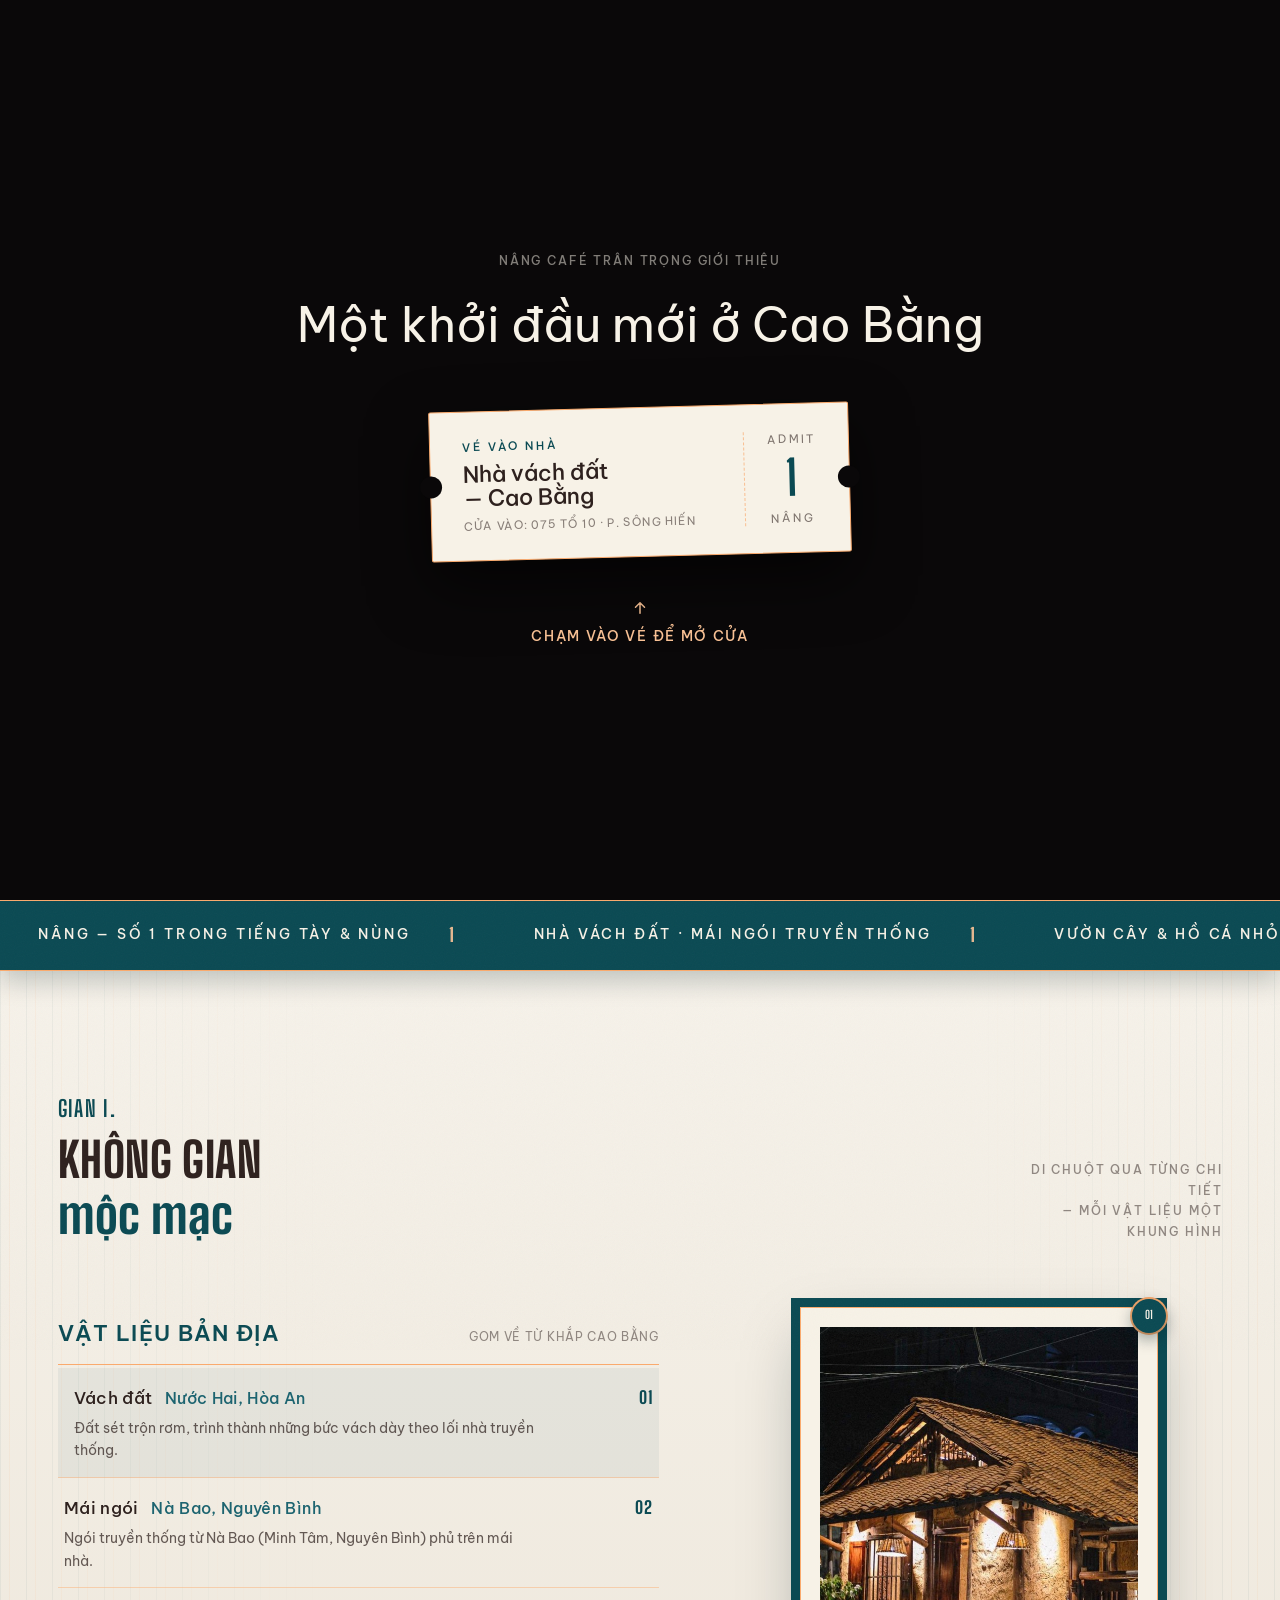
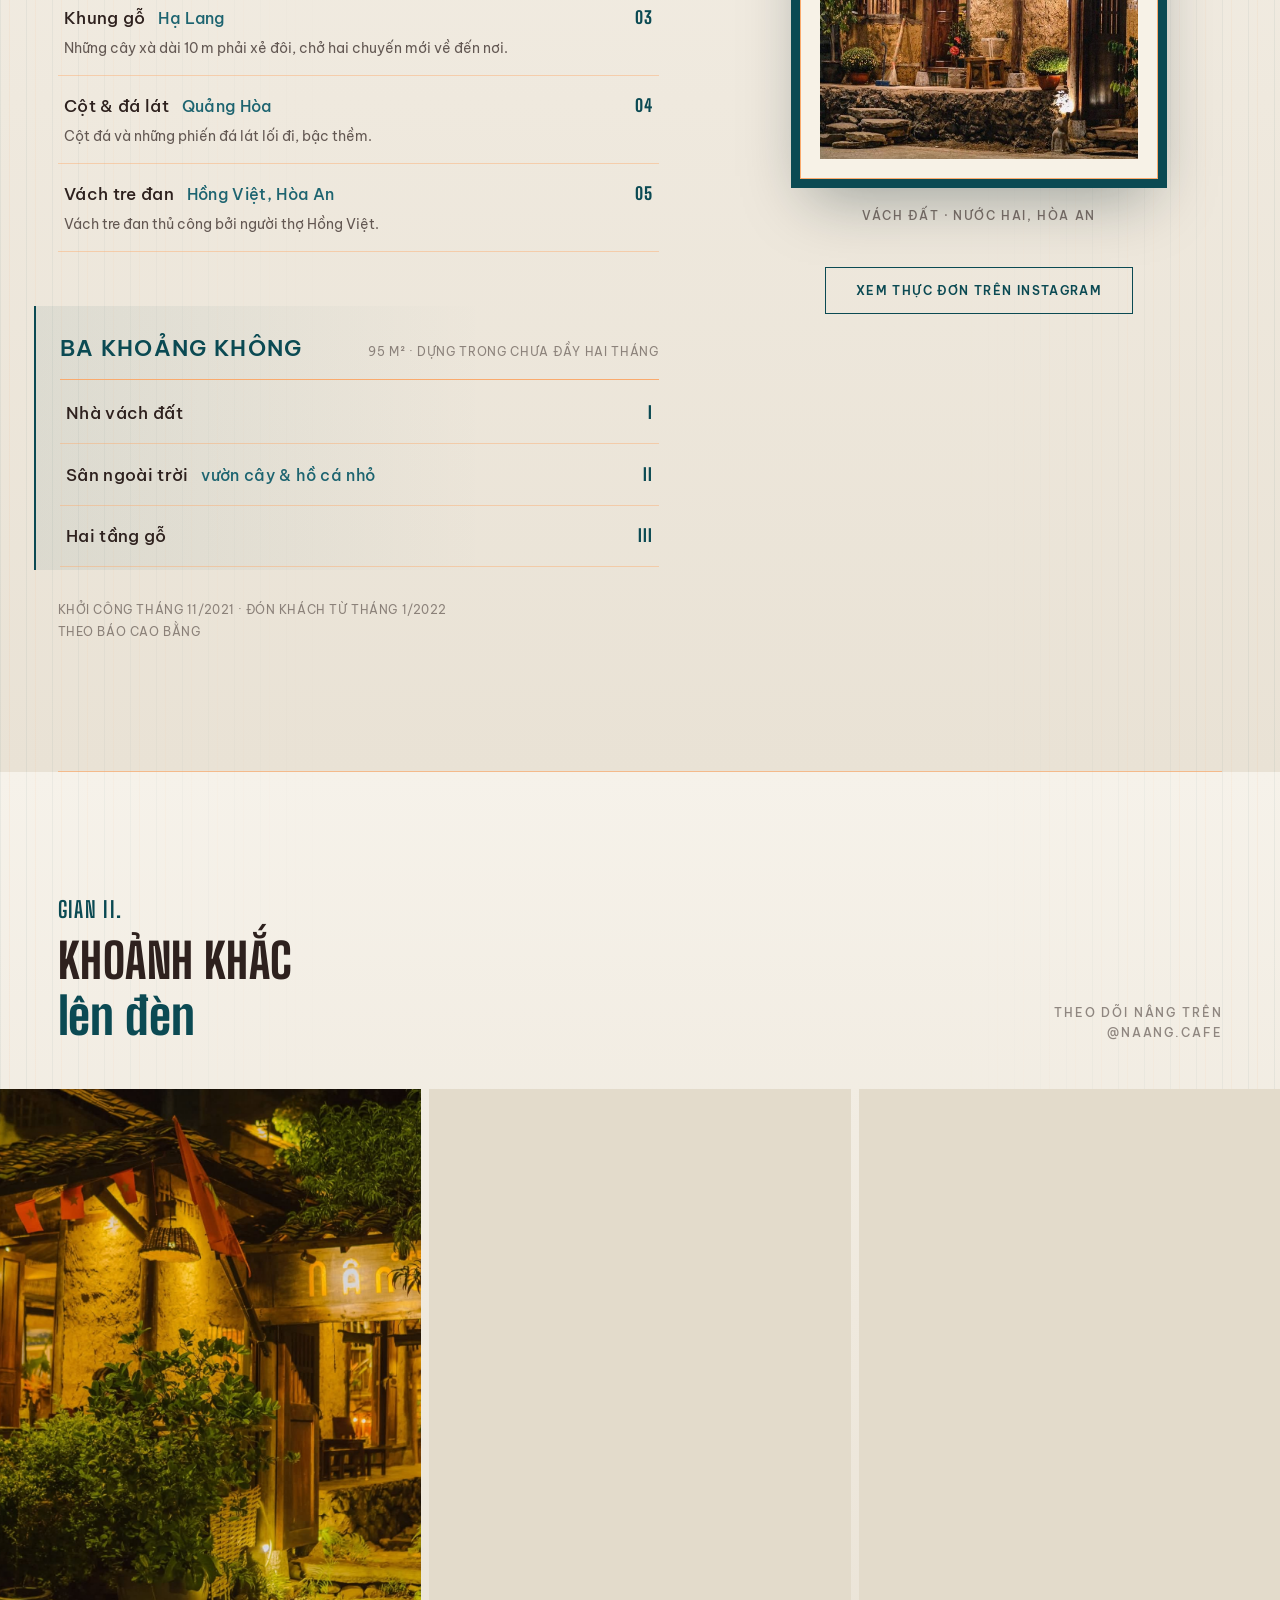
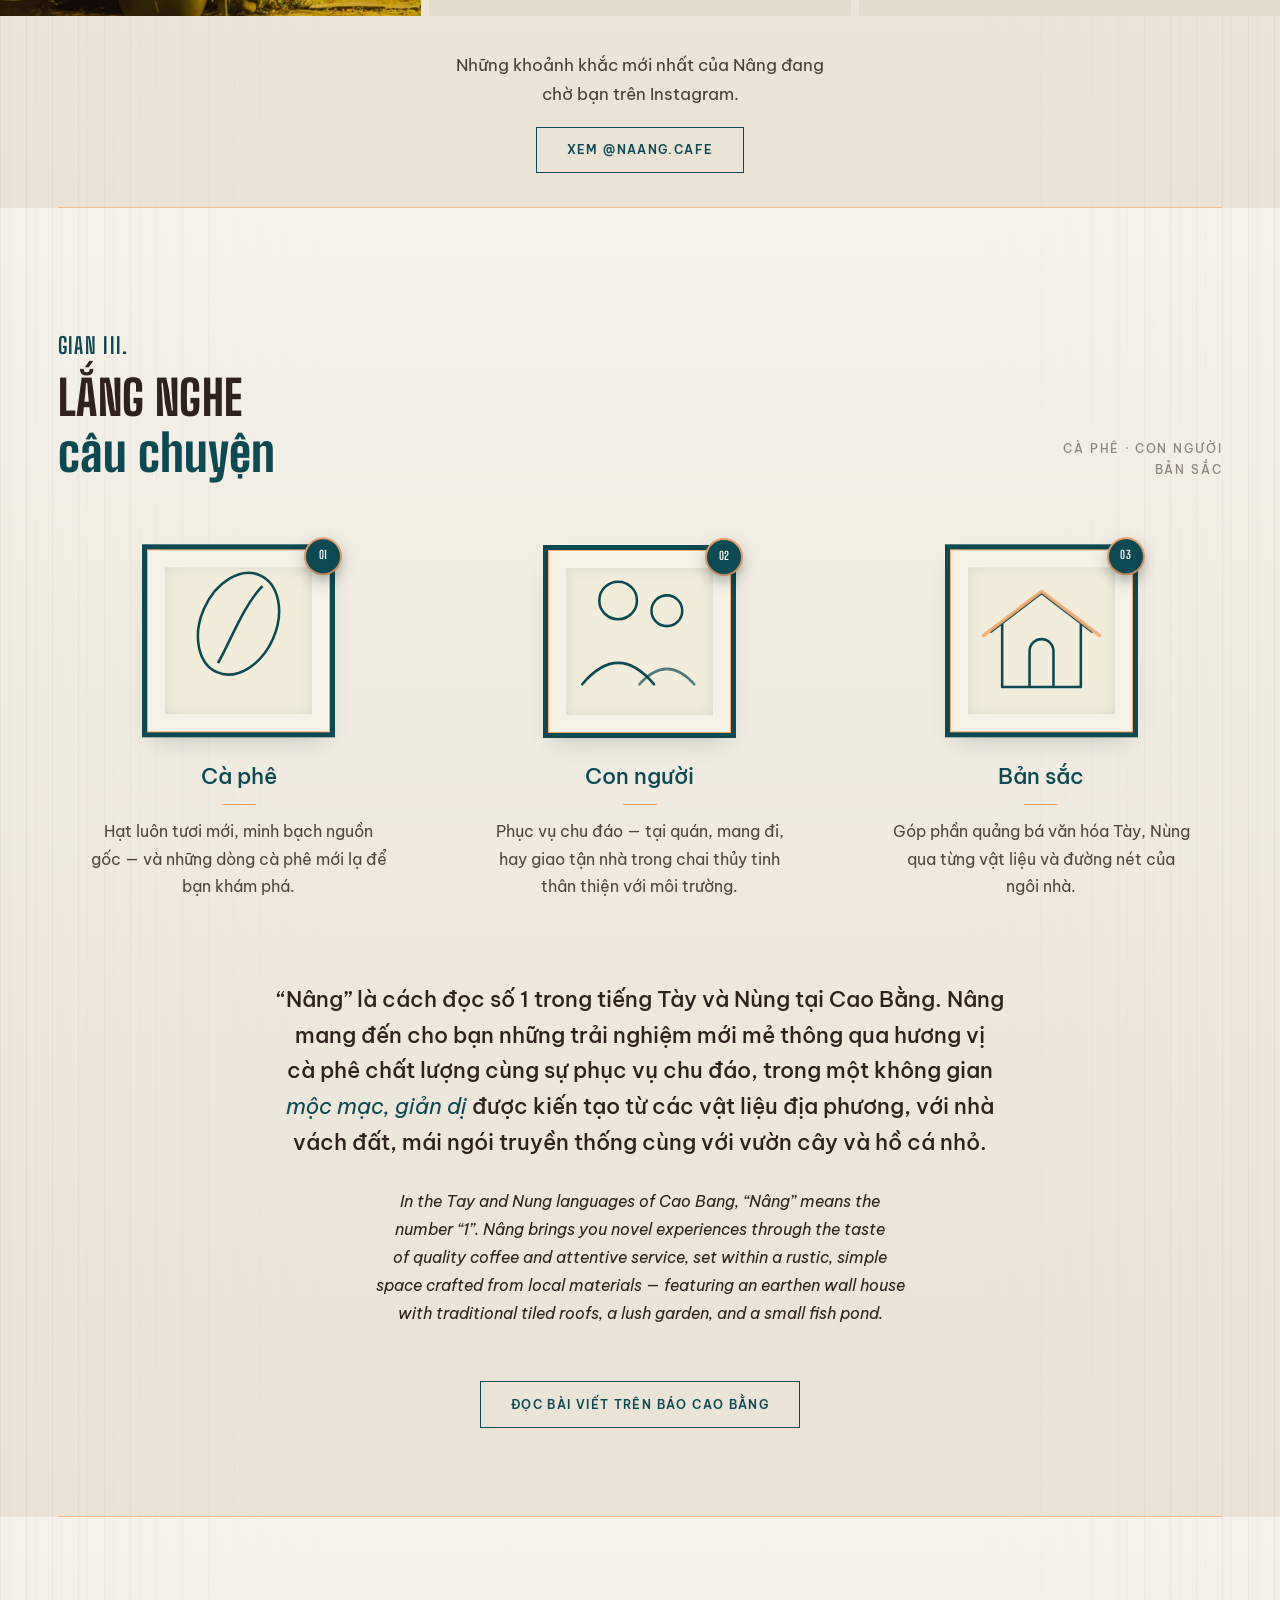
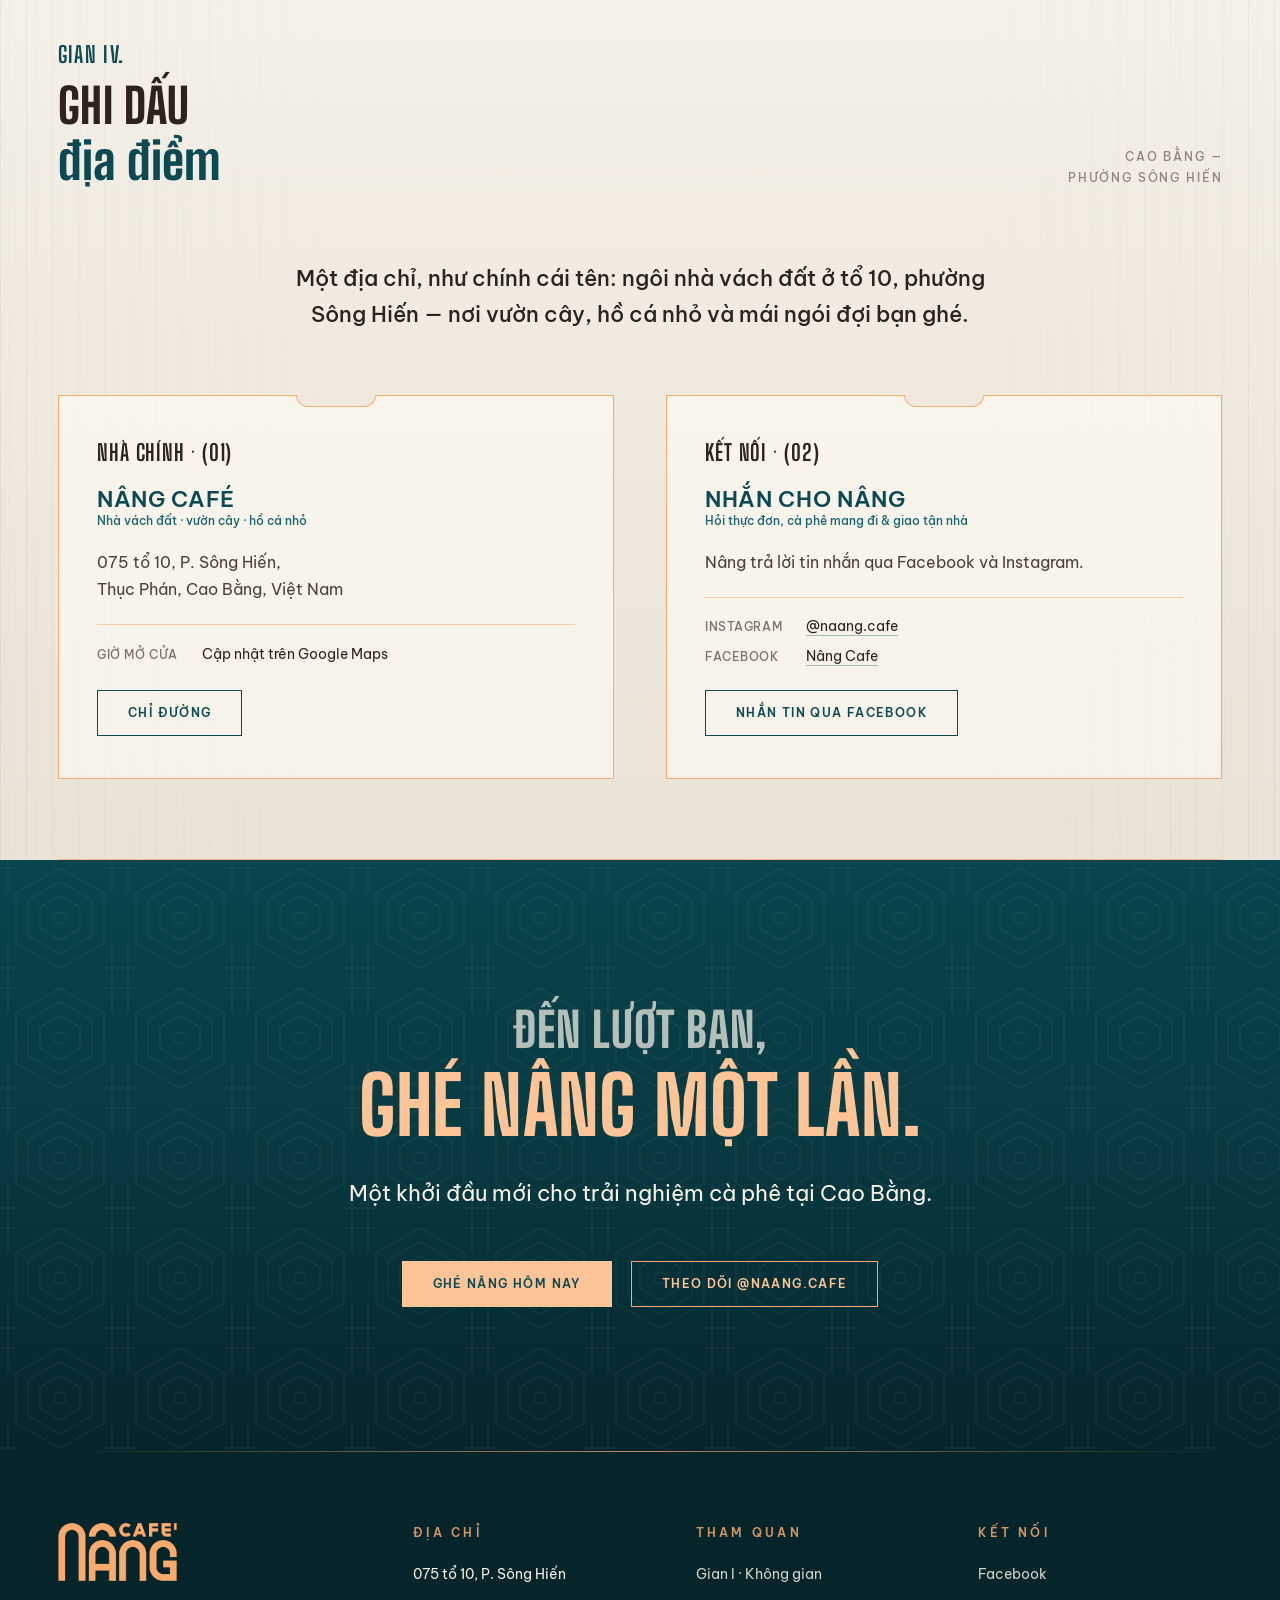
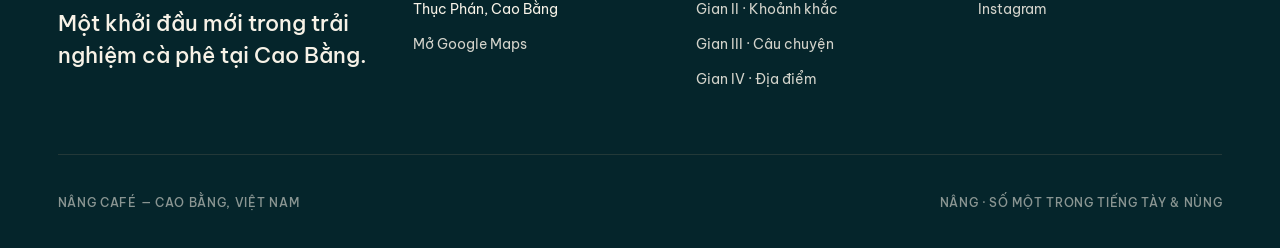
==== commit ac20cbe3: "Hero: mobile video, Google Maps rating card, logo as image - Mobile (<=700px) hero plays the portrai" ====
--- a/index.html
+++ b/index.html
@@ -266,8 +266,8 @@
 .hero-night{
   position:absolute;inset:0;z-index:2;pointer-events:none;mix-blend-mode:multiply;
   background:
-    radial-gradient(115% 95% at 50% 50%, rgba(4,30,35,0) 42%, rgba(4,30,35,.24) 84%, rgba(4,30,35,.42) 100%),
-    linear-gradient(180deg, rgba(4,30,35,.14) 0%, rgba(4,30,35,0) 30%, rgba(4,30,35,.04) 66%, rgba(4,30,35,.22) 100%);
+    radial-gradient(115% 95% at 50% 50%, rgba(16,12,9,0) 42%, rgba(16,12,9,.24) 84%, rgba(16,12,9,.42) 100%),
+    linear-gradient(180deg, rgba(16,12,9,.14) 0%, rgba(16,12,9,0) 30%, rgba(16,12,9,.04) 66%, rgba(16,12,9,.22) 100%);
 }
 .hero-warmth{
   position:absolute;inset:0;z-index:2;pointer-events:none;mix-blend-mode:screen;
@@ -279,8 +279,8 @@
 .hero-scrim{
   position:absolute;inset:0;z-index:5;pointer-events:none;
   background:
-    radial-gradient(58% 50% at 18% 96%, rgba(3,24,28,.46), transparent 70%),
-    linear-gradient(180deg, rgba(3,24,28,.24) 0%, rgba(3,24,28,0) 26%, rgba(3,24,28,.02) 58%, rgba(3,24,28,.52) 100%);
+    radial-gradient(58% 50% at 18% 96%, rgba(12,9,7,.46), transparent 70%),
+    linear-gradient(180deg, rgba(12,9,7,.24) 0%, rgba(12,9,7,0) 26%, rgba(12,9,7,.02) 58%, rgba(12,9,7,.52) 100%);
 }
 @media(prefers-reduced-motion:reduce){
   .hero-paint{filter:none!important}
@@ -747,20 +747,22 @@
 }
 
 /* ===== Nâng rebrand ===== */
-.brand-logo{width:66px;height:32px}
-@media(max-width:600px){.brand-logo{width:56px;height:27px}}
+.nav .brand-img{display:block;height:32px;width:auto;filter:drop-shadow(0 1px 4px rgba(0,0,0,.45))}
+.nav.scrolled .brand-img{filter:none}
+@media(max-width:600px){.nav .brand-img{height:27px}}
 .hero-art{object-fit:cover!important;object-position:center 42%}
 @media(max-aspect-ratio:11/10){.hero-art{object-position:68% 40%}}
+/* mobile hero video is busier than the photo: deepen the scrim behind the copy */
+@media(max-width:700px){body.hero-has-video .hero-scrim{background:linear-gradient(180deg,rgba(12,9,7,.28) 0%,rgba(12,9,7,0) 18%,rgba(12,9,7,0) 40%,rgba(12,9,7,.42) 62%,rgba(12,9,7,.62) 100%)}}
 .pre-head p,.room-head h2,.mcat-head h3,.story-copy,.story-en,.final h2,.final p,.hero-copy p,.foot-brandline{text-wrap:balance}
 .mcat-head{flex-wrap:wrap;row-gap:.2rem}
 .ig-fallback{border-top:none;background:transparent;min-height:0}
 .ticker-track .cell::after{content:"1";font-family:var(--display);font-weight:800;font-size:1.35em;color:var(--gold-lt)}
-.grating .word{display:flex;align-items:baseline;gap:.5rem}
-.grating .score{font-family:var(--display);font-weight:800;font-size:clamp(3rem,5vw,3.8rem);line-height:.8;color:var(--red)}
-.grating .tag{font-size:var(--fs-label);letter-spacing:.16em;text-transform:uppercase;font-weight:600;color:var(--red)}
-.grating .tag.dim{color:var(--ink);opacity:.6}
-.grating .desc .x{font-family:var(--display);font-weight:800;font-size:clamp(1.5rem,2.2vw,1.8rem);text-transform:uppercase;letter-spacing:.02em;line-height:1;color:var(--ink)}
-.grating .desc .c{margin-top:.35rem;line-height:1.5}
+/* Google Maps rating card (links to the map) */
+a.grating{display:block;color:var(--ink);text-decoration:none}
+a.grating:hover{border-color:var(--red);box-shadow:0 26px 56px rgba(0,0,0,.5)}
+a.grating:hover .desc .x{text-decoration:underline;text-underline-offset:3px}
+a.grating:focus-visible{outline:2px solid var(--gold);outline-offset:3px}
 .room-head h2,.hero-copy h1,.hero-copy .l1,.hero-copy .l2,.final h2 .l1,.final h2 .l2{font-weight:800}
 .room-head h2 .serif-i{font-weight:800}
 .mi.single.idx{cursor:default}
@@ -772,8 +774,7 @@
 #story .ig-item{flex-basis:calc((100% - 16px) / 3)}
 @media(max-width:700px){#story .ig-item{flex-basis:78%}}
 .story-en{margin:1.6rem auto 0;max-width:62ch;text-align:center;font-size:var(--fs-body);line-height:1.75;opacity:.72;font-style:italic}
-.foot-logo{display:block;width:120px;height:58px;margin-bottom:1.6rem;background-color:var(--gold);
-  -webkit-mask:url(media/nang/logo-nang-cafe.png) left center/contain no-repeat;mask:url(media/nang/logo-nang-cafe.png) left center/contain no-repeat}
+.foot-logo{display:block;height:58px;width:auto;margin-bottom:1.6rem}
 .wing .hours a{border-bottom:1px solid rgba(11,74,83,.35)}
 .wing .hours a:hover{border-color:var(--red)}
 a:focus-visible,button:focus-visible{outline:2px solid var(--gold);outline-offset:3px}
@@ -816,7 +817,7 @@
 <div class="grain"></div>
 
 <header class="nav" data-od-id="site-nav">
-  <a class="cell brand" href="#" aria-label="Nâng Café — trang chủ"><span class="brand-logo"></span><span class="brand-text">Nâng</span></a>
+  <a class="cell brand" href="#" aria-label="Nâng Café — trang chủ"><img class="brand-img" src="media/nang/logo-nang-cafe.png" alt="Nâng Café" width="671" height="327"></a>
   <span class="cell lang" aria-label="Ngôn ngữ: Tiếng Việt">VI</span>
   <a class="cell" href="https://www.instagram.com/naang.cafe/" target="_blank" rel="noopener" aria-label="Instagram @naang.cafe">
     <svg width="14" height="14" viewBox="0 0 24 24" fill="none" stroke="currentColor" stroke-width="1.8"><rect x="3" y="3" width="18" height="18" rx="5"/><circle cx="12" cy="12" r="4.2"/><circle cx="17.3" cy="6.7" r="1.1" fill="currentColor" stroke="none"/></svg>
@@ -836,6 +837,9 @@
     <div class="hero-paint">
       <div class="hero-stage" id="heroStage">
         <img class="hero-art" src="media/nang/nang-cong-vuon.jpg" alt="" width="2048" height="1366" fetchpriority="high" decoding="async">
+        <!-- Mobile only (≤700px): portrait 720×1280 clip. No <source> on purpose, so desktop never downloads it. -->
+        <video class="hero-video" id="heroVideo" muted loop playsinline preload="none"
+               aria-hidden="true" tabindex="-1" data-src-mobile="media/nang/hero-mobile.mp4"></video>
       </div>
     </div>
     <div class="hero-night"></div>
@@ -851,23 +855,30 @@
           <span class="l1">Trong tiếng Tày – Nùng,</span>
           <span class="l2">Nâng là số một.</span>
         </h1>
-        <p>Hương vị cà phê chất lượng, sự phục vụ chu đáo — trong ngôi nhà vách đất, mái ngói truyền thống, giữa vườn cây và hồ cá nhỏ.</p>
         <a class="hero-cta" href="#space" data-od-id="hero-cta">Bước vào nhà <span class="arr">→</span></a>
       </div>
 
-      <div class="grating" data-od-id="hero-word-card" aria-label="Nâng: cách đọc số 1 trong tiếng Tày và Nùng">
+      <a class="grating" href="https://maps.app.goo.gl/TmgUhDWyS7gdo8w19" target="_blank" rel="noopener" data-od-id="hero-google-rating" aria-label="Google Maps: 4,7 trên 5 sao, 291 đánh giá — mở Google Maps">
         <div class="top">
-          <span class="tag">Tiếng Tày · Nùng</span>
-          <span class="tag dim">Cao Bằng</span>
+          <div class="stars" aria-hidden="true">
+            <svg width="16" height="16" viewBox="0 0 24 24" fill="currentColor"><path d="M12 2l2.9 6.3 6.9.8-5.1 4.7 1.4 6.8L12 17.3 5.9 20.6l1.4-6.8L2.2 9.1l6.9-.8Z"/></svg><svg width="16" height="16" viewBox="0 0 24 24" fill="currentColor"><path d="M12 2l2.9 6.3 6.9.8-5.1 4.7 1.4 6.8L12 17.3 5.9 20.6l1.4-6.8L2.2 9.1l6.9-.8Z"/></svg><svg width="16" height="16" viewBox="0 0 24 24" fill="currentColor"><path d="M12 2l2.9 6.3 6.9.8-5.1 4.7 1.4 6.8L12 17.3 5.9 20.6l1.4-6.8L2.2 9.1l6.9-.8Z"/></svg><svg width="16" height="16" viewBox="0 0 24 24" fill="currentColor"><path d="M12 2l2.9 6.3 6.9.8-5.1 4.7 1.4 6.8L12 17.3 5.9 20.6l1.4-6.8L2.2 9.1l6.9-.8Z"/></svg>
+            <svg width="16" height="16" viewBox="0 0 24 24"><defs><linearGradient id="starPart"><stop offset="70%" stop-color="currentColor"/><stop offset="70%" stop-color="currentColor" stop-opacity=".28"/></linearGradient></defs><path fill="url(#starPart)" d="M12 2l2.9 6.3 6.9.8-5.1 4.7 1.4 6.8L12 17.3 5.9 20.6l1.4-6.8L2.2 9.1l6.9-.8Z"/></svg>
+          </div>
+          <svg width="20" height="20" viewBox="0 0 48 48" aria-hidden="true">
+            <path fill="#EA4335" d="M24 9.5c3.5 0 6.6 1.2 9.1 3.6l6.8-6.8C35.7 2.4 30.2 0 24 0 14.6 0 6.5 5.4 2.6 13.2l7.9 6.2C12.4 13.6 17.7 9.5 24 9.5Z"/>
+            <path fill="#4285F4" d="M46.8 24.5c0-1.6-.1-3.1-.4-4.5H24v9h12.8c-.6 3-2.3 5.5-4.8 7.2l7.6 5.9c4.5-4.1 7.2-10.2 7.2-17.6Z"/>
+            <path fill="#FBBC05" d="M10.5 28.6a14.4 14.4 0 0 1 0-9.2l-7.9-6.2a24 24 0 0 0 0 21.6l7.9-6.2Z"/>
+            <path fill="#34A853" d="M24 48c6.2 0 11.4-2 15.6-5.9l-7.6-5.9c-2.1 1.4-4.8 2.3-8 2.3-6.3 0-11.6-4.1-13.5-9.9l-7.9 6.2C6.5 42.6 14.6 48 24 48Z"/>
+          </svg>
         </div>
         <div class="bottom">
-          <div class="score" aria-hidden="true">1</div>
+          <div class="score">4.7<sup>/5</sup></div>
           <div class="desc">
-            <div class="x">Nâng</div>
-            <div class="c">Số một — và cũng mang nghĩa nâng lên, phát triển.</div>
+            <div class="x">Google Maps</div>
+            <div class="c">291 đánh giá</div>
           </div>
         </div>
-      </div>
+      </a>
     </div>
   </div>
 </section>
@@ -1088,7 +1099,7 @@
 <footer class="footer" data-od-id="site-footer">
   <div class="foot-grid">
     <div>
-      <span class="foot-logo" role="img" aria-label="Nâng Café"></span>
+      <img class="foot-logo" src="media/nang/logo-nang-cafe-peach.png" alt="Nâng Café" width="673" height="327" loading="lazy">
       <p class="foot-brandline">Một khởi đầu mới trong trải nghiệm cà phê tại Cao Bằng.</p>
     </div>
     <div>
@@ -1227,7 +1238,7 @@
                  ['slow-2g','2g'].includes(conn.effectiveType || ''));
     const mobileSrc = hv.dataset.srcMobile;
     const isNarrow = matchMedia('(max-width: 700px)').matches;
-    const hasSource = hv.querySelector('source') || mobileSrc;
+    const hasSource = hv.querySelector('source') || (isNarrow && mobileSrc);
 
     if (!slow && hasSource){
       const startVideo = () => {
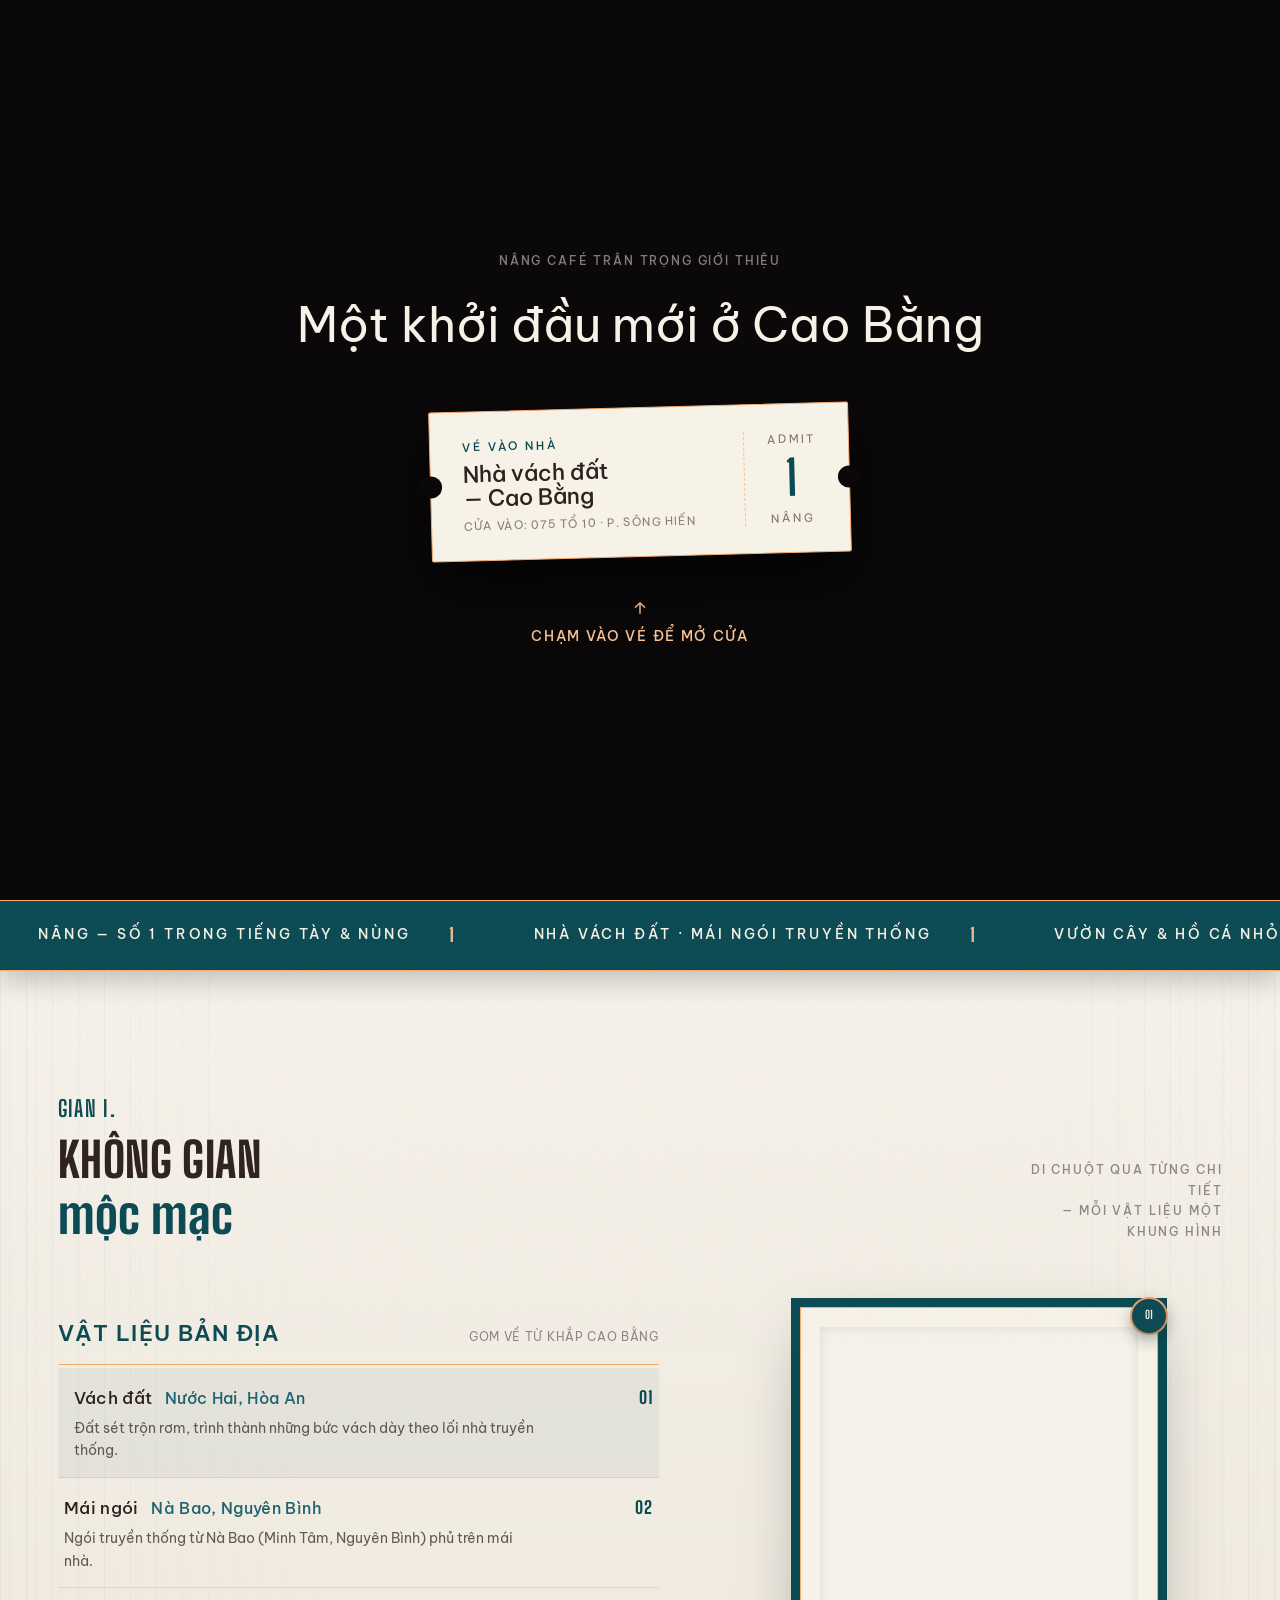
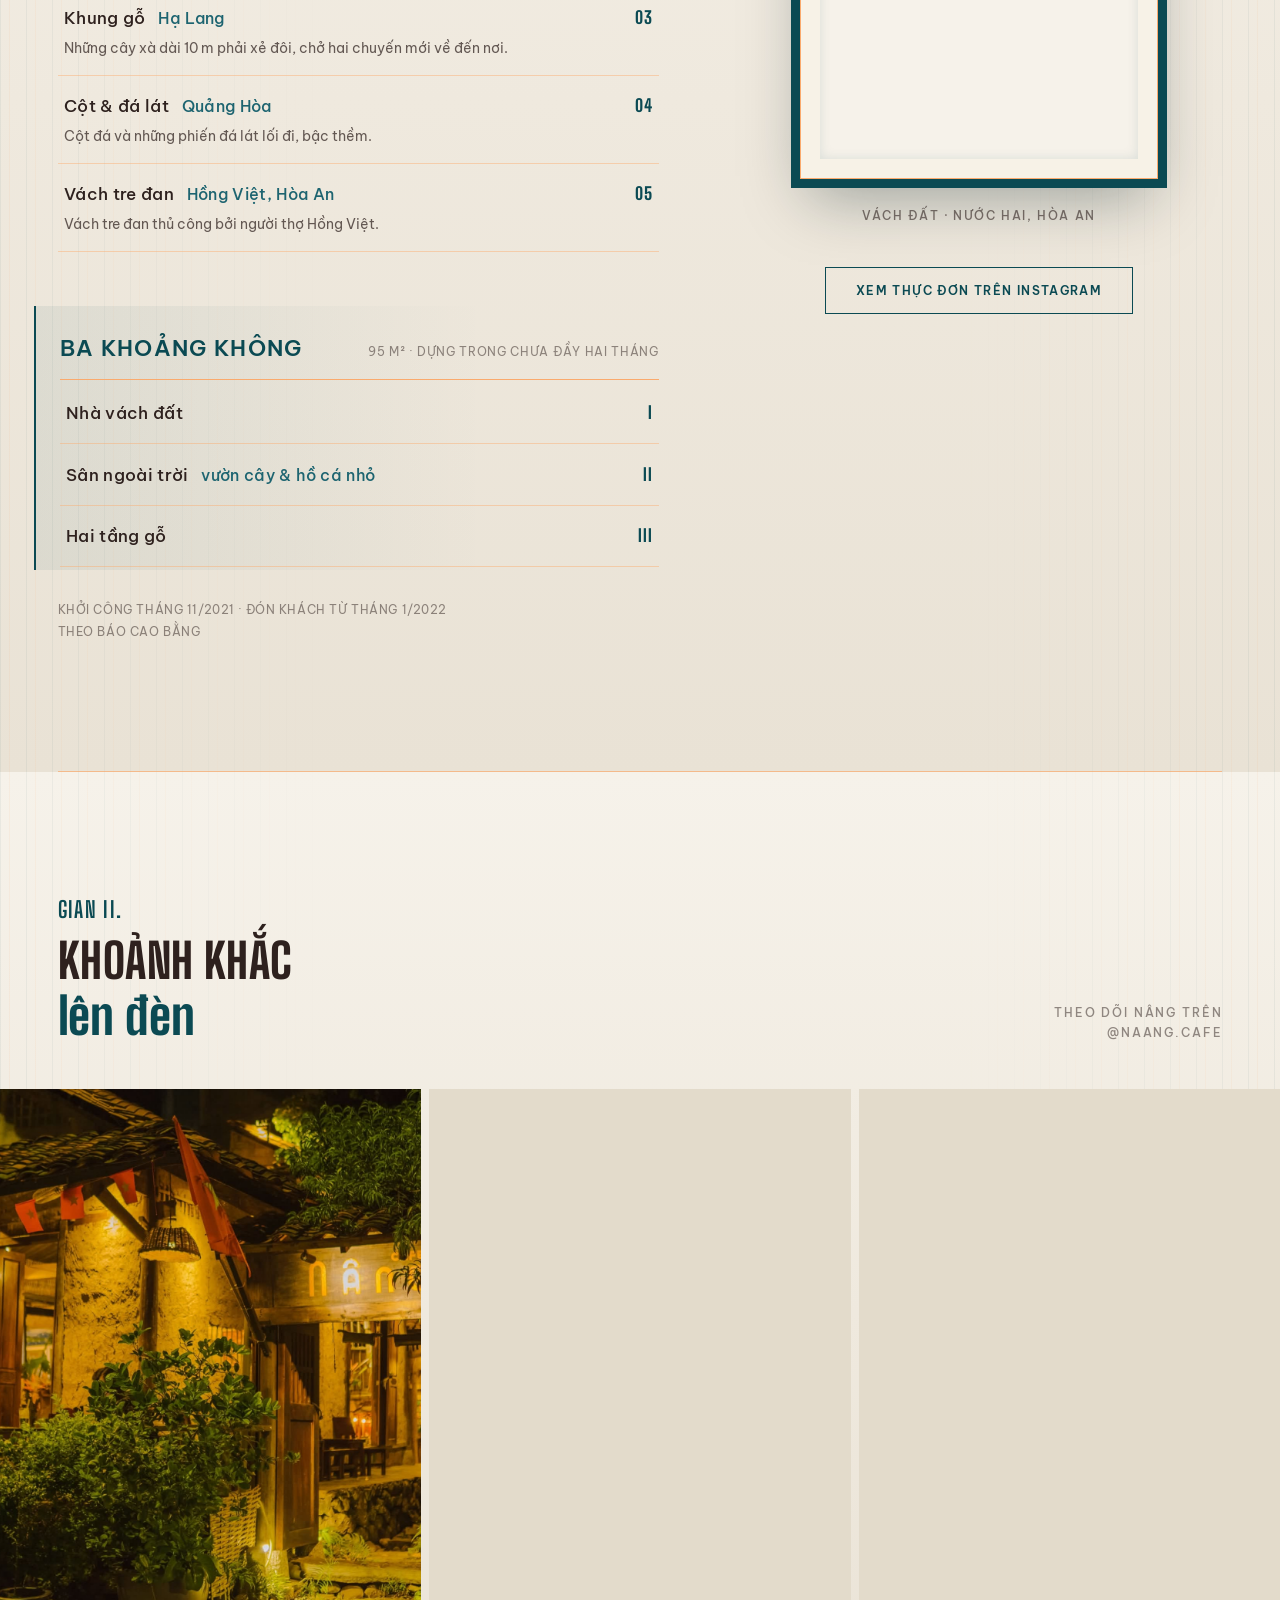
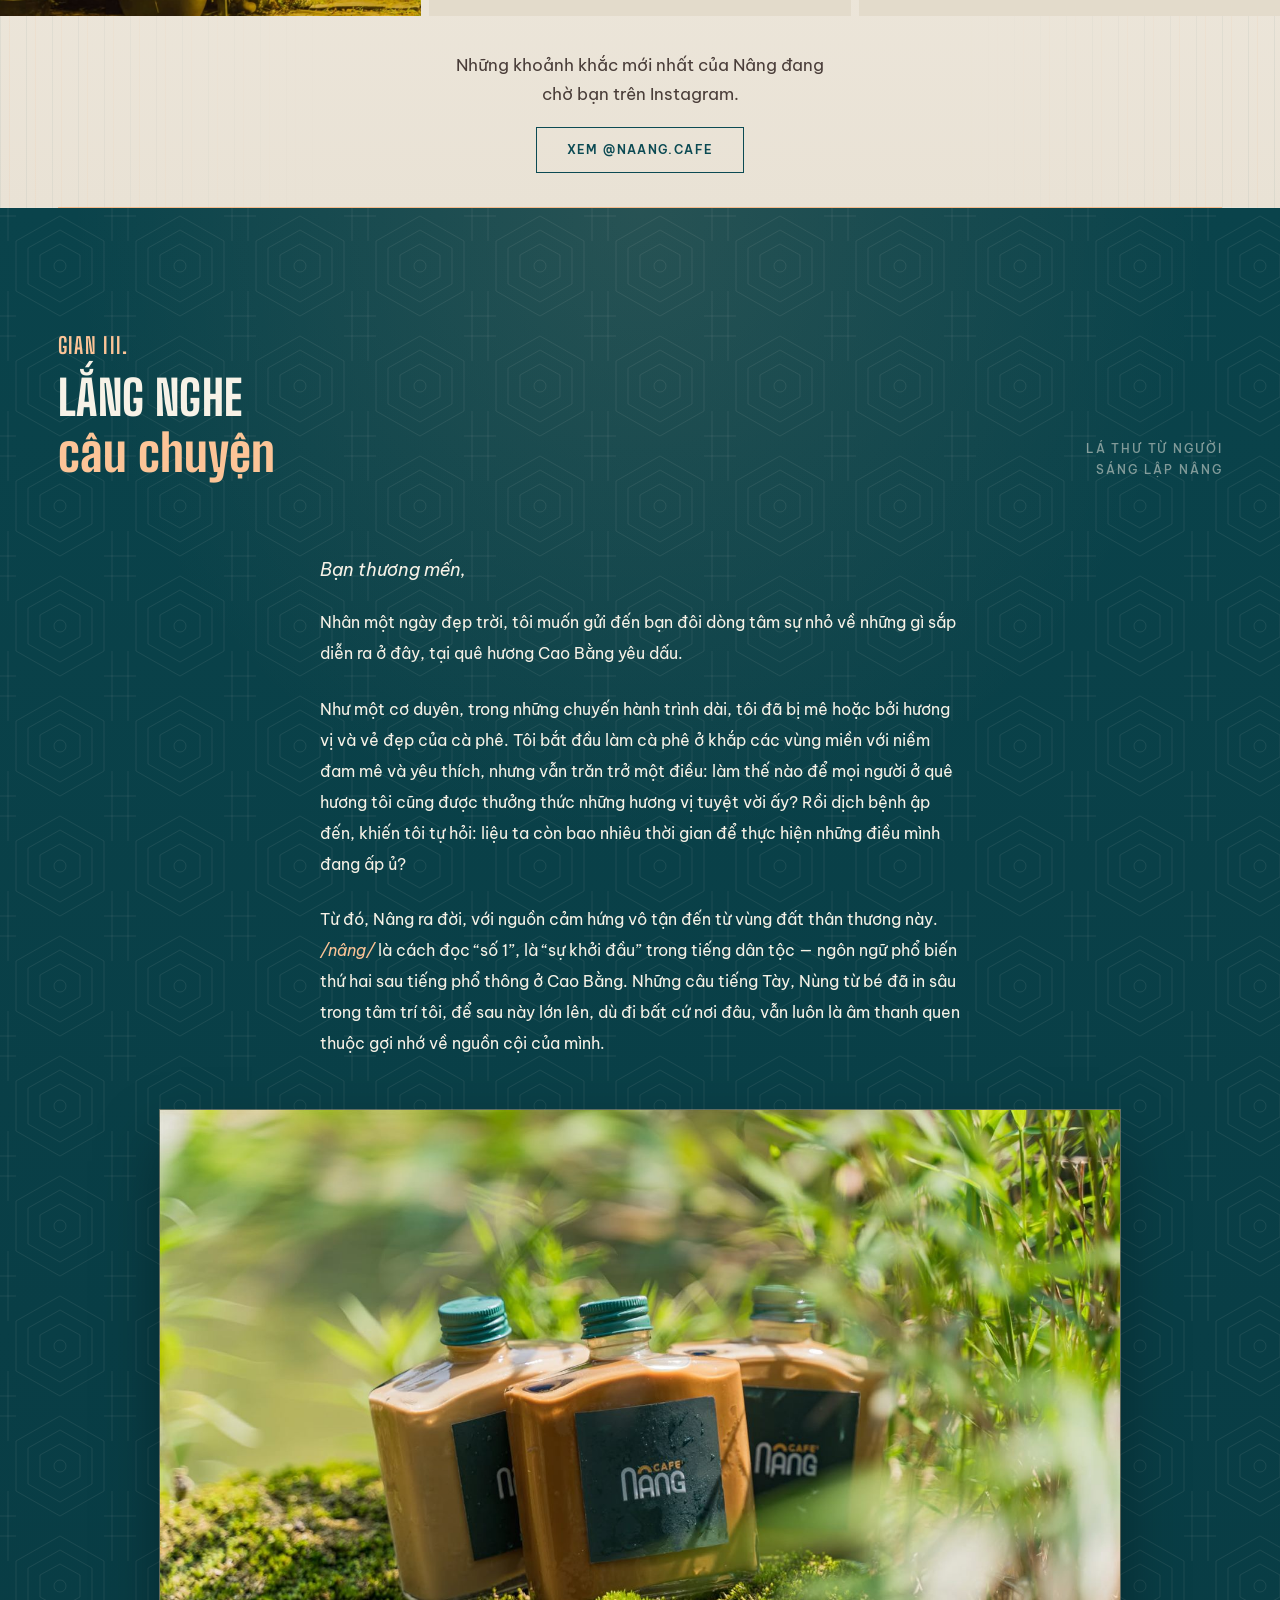
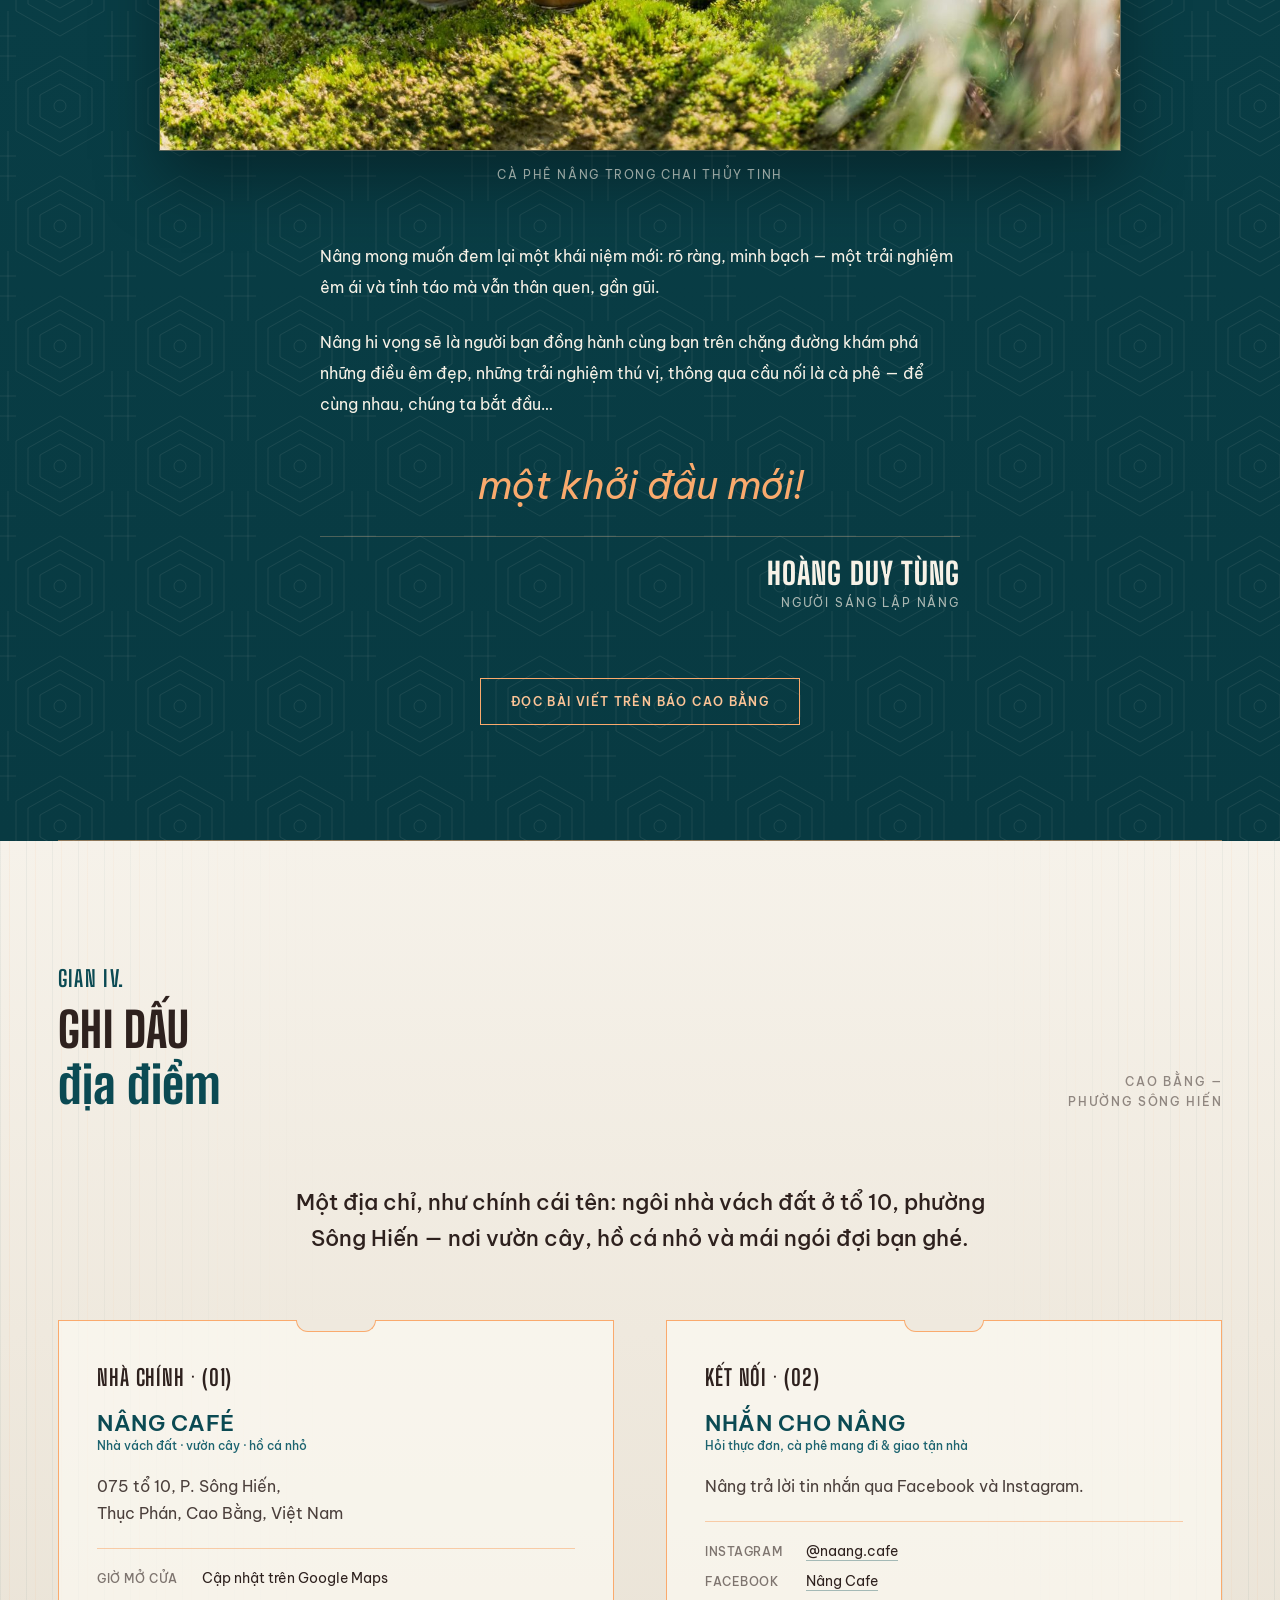
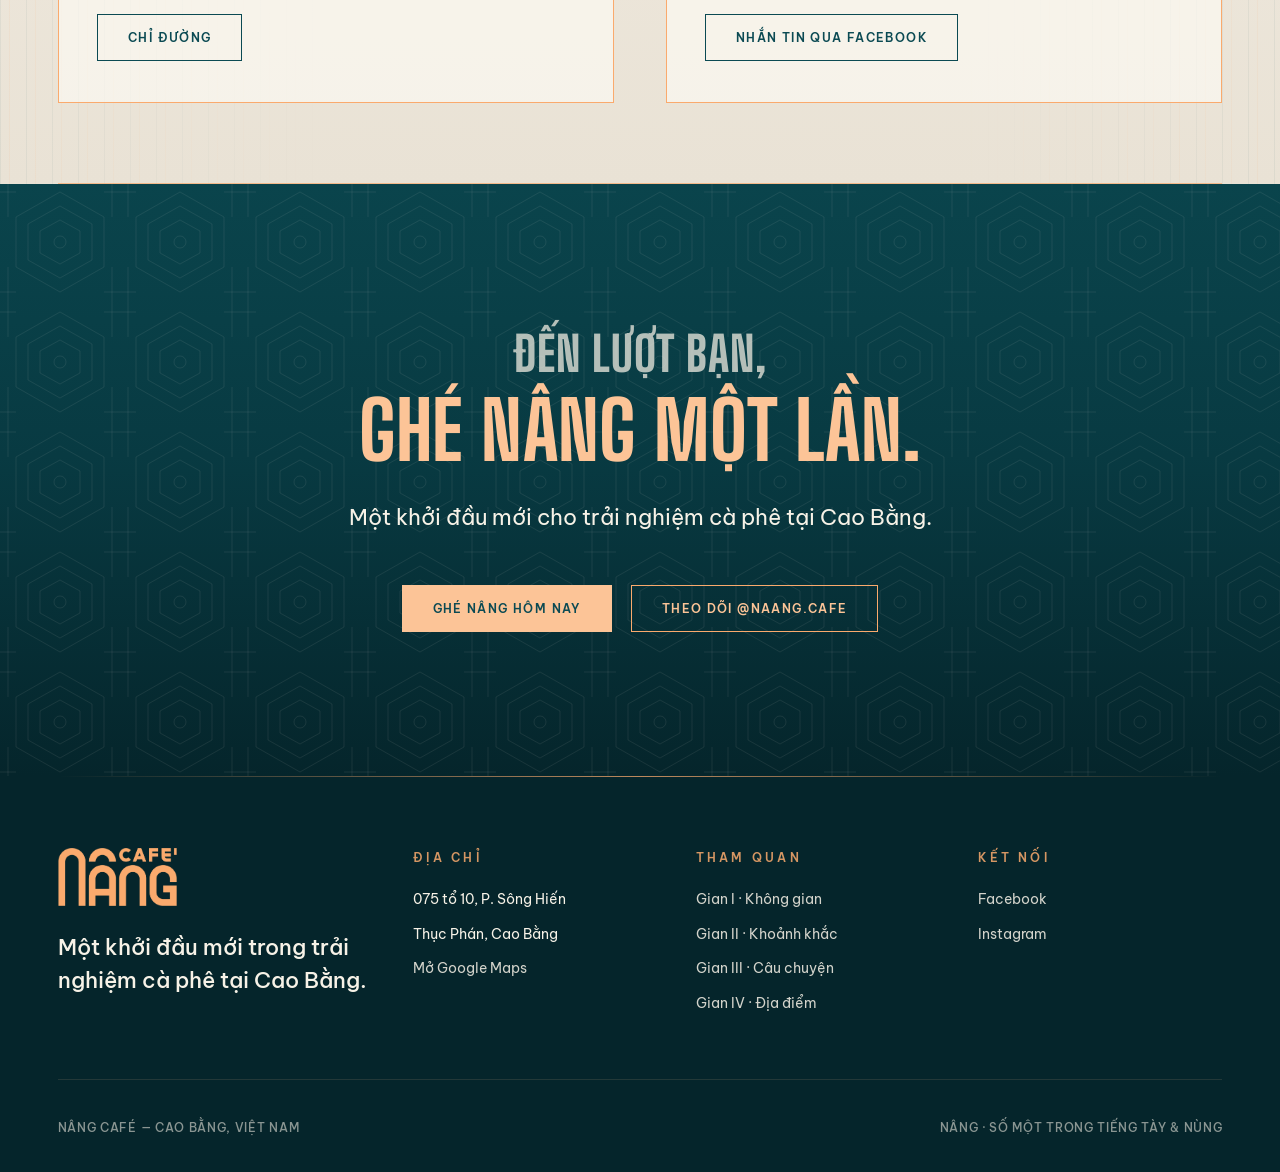
==== commit be3c3830: "Gian III: founder's letter from Hoàng Duy Tùng - Replace the value cards + press-style paragraph wit" ====
--- a/index.html
+++ b/index.html
@@ -773,7 +773,21 @@
 .stage-cap{margin-top:2.2rem;font-size:var(--fs-label);letter-spacing:.14em;text-transform:uppercase;font-weight:500;opacity:.6;text-align:center;max-width:32ch}
 #story .ig-item{flex-basis:calc((100% - 16px) / 3)}
 @media(max-width:700px){#story .ig-item{flex-basis:78%}}
-.story-en{margin:1.6rem auto 0;max-width:62ch;text-align:center;font-size:var(--fs-body);line-height:1.75;opacity:.72;font-style:italic}
+/* Gian III · founder's letter (teal room between the cream rooms) */
+.gallery.letter{padding-bottom:12vh}
+.letter-body{max-width:40rem;margin:0 auto;font-size:clamp(1.02rem,1.25vw,1.12rem);line-height:1.9;color:var(--cream)}
+.letter-body p{margin:0 0 1.5em;text-wrap:pretty}
+.letter-body .salute{font-style:italic;font-size:1.12em;margin-bottom:1.1em}
+.letter-body em{font-style:italic;color:var(--gold-lt)}
+.letter-photo{margin:3.2rem calc(50% - min(50vw - var(--gutter), 30rem)) 3.4rem}
+.letter-photo img{display:block;width:100%;height:auto;box-shadow:0 0 0 1px rgba(252,196,151,.35),0 30px 60px rgba(0,0,0,.35)}
+.letter-photo figcaption{margin-top:.9rem;text-align:center;font-size:var(--fs-label);letter-spacing:.14em;text-transform:uppercase;opacity:.6}
+.letter-close{margin:2.6rem 0 1.8rem!important;text-align:center;font-style:italic;font-size:clamp(1.7rem,3.4vw,2.4rem);line-height:1.2;color:var(--gold)}
+.letter-sign{display:flex;flex-direction:column;align-items:flex-end;gap:.15rem;padding-top:1.2rem;border-top:1px solid rgba(252,196,151,.28)}
+.letter-sign .sign-name{font-family:var(--display);font-weight:800;font-size:clamp(1.5rem,2.4vw,1.9rem);text-transform:uppercase;letter-spacing:.03em;line-height:1.1}
+.letter-sign .sign-role{font-size:var(--fs-label);letter-spacing:.16em;text-transform:uppercase;opacity:.68}
+.gallery.letter .story-foot{margin-top:4rem}
+@media(max-width:700px){.letter-photo{margin:2.4rem calc(var(--gutter) * -1) 2.6rem}.letter-sign{align-items:flex-start}}
 .foot-logo{display:block;height:58px;width:auto;margin-bottom:1.6rem}
 .wing .hours a{border-bottom:1px solid rgba(11,74,83,.35)}
 .wing .hours a:hover{border-color:var(--red)}
@@ -985,63 +999,37 @@
   <div class="floor"></div>
 </section>
 
-<section class="gallery cube" id="craft" data-od-id="section-story">
+<section class="gallery letter" id="craft" data-od-id="section-story">
   <div class="room-head">
     <div class="left rv">
       <div class="no">Gian III.</div>
       <h2>Lắng nghe<br><span class="serif-i">câu chuyện</span></h2>
     </div>
-    <div class="note rv d1">Cà phê · Con người<br>Bản sắc</div>
-  </div>
-
-  <div class="craft-grid">
-    <div class="craft rv" data-od-id="value-coffee">
-      <div class="spot">
-        <div class="frame" data-depth="10">
-          <svg viewBox="20 60 200 200" preserveAspectRatio="xMidYMid meet"><rect width="240" height="300" fill="#F2ECDA"/><ellipse cx="120" cy="140" rx="44" ry="62" transform="rotate(24 120 140)" fill="none" stroke="#0B4A53" stroke-width="3"/><path d="M96 186 C110 162 126 118 148 96" fill="none" stroke="#0B4A53" stroke-width="3"/></svg>
-          <div class="mat"></div><div class="guide-no">01</div>
-        </div>
-      </div>
-      <div class="craft-label">
-        <div class="t">Cà phê</div>
-        <div class="rule" aria-hidden="true"></div>
-        <div class="b">Hạt luôn tươi mới, minh bạch nguồn gốc — và những dòng cà phê mới lạ để bạn khám phá.</div>
-      </div>
-    </div>
-
-    <div class="craft rv d1" data-od-id="value-people">
-      <div class="spot">
-        <div class="frame" data-depth="13">
-          <svg viewBox="20 60 200 200" preserveAspectRatio="xMidYMid meet"><rect width="240" height="300" fill="#F2ECDA"/><g fill="none" stroke="#0B4A53" stroke-width="3" stroke-linecap="round"><circle cx="95" cy="112" r="22"/><path d="M53 210 Q95 160 137 210"/><circle cx="152" cy="124" r="18"/><path d="M120 210 Q152 174 184 210" opacity=".7"/></g></svg>
-          <div class="mat"></div><div class="guide-no">02</div>
-        </div>
-      </div>
-      <div class="craft-label">
-        <div class="t">Con người</div>
-        <div class="rule" aria-hidden="true"></div>
-        <div class="b">Phục vụ chu đáo — tại quán, mang đi, hay giao tận nhà trong chai thủy tinh thân thiện với môi trường.</div>
-      </div>
-    </div>
-
-    <div class="craft rv d2" data-od-id="value-identity">
-      <div class="spot">
-        <div class="frame" data-depth="10">
-          <svg viewBox="20 60 200 200" preserveAspectRatio="xMidYMid meet"><rect width="240" height="300" fill="#F2ECDA"/><g fill="none" stroke="#0B4A53" stroke-width="3" stroke-linejoin="round"><path d="M60 150 L120 104 L180 150"/><path d="M74 140 V214 H166 V140"/><path d="M106 214 V172 a14 14 0 0 1 28 0 V214"/></g><path d="M52 154 L120 102 L188 154" fill="none" stroke="#FAAA6D" stroke-width="4" stroke-linecap="round" stroke-linejoin="round" opacity=".9"/></svg>
-          <div class="mat"></div><div class="guide-no">03</div>
-        </div>
-      </div>
-      <div class="craft-label">
-        <div class="t">Bản sắc</div>
-        <div class="rule" aria-hidden="true"></div>
-        <div class="b">Góp phần quảng bá văn hóa Tày, Nùng qua từng vật liệu và đường nét của ngôi nhà.</div>
-      </div>
-    </div>
-  </div>
-
-  <p class="story-copy rv" data-od-id="story-vi">“Nâng” là cách đọc số 1 trong tiếng Tày và Nùng tại Cao Bằng. Nâng mang đến cho bạn những trải nghiệm mới mẻ thông qua hương vị cà phê chất lượng cùng sự phục vụ chu đáo, trong một không gian <em>mộc mạc, giản dị</em> được kiến tạo từ các vật liệu địa phương, với nhà vách đất, mái ngói truyền thống cùng với vườn cây và hồ cá nhỏ.</p>
-  <p class="story-en rv d1" lang="en" data-od-id="story-en">In the Tay and Nung languages of Cao Bang, “Nâng” means the number “1”. Nâng brings you novel experiences through the taste of quality coffee and attentive service, set within a rustic, simple space crafted from local materials — featuring an earthen wall house with traditional tiled roofs, a lush garden, and a small fish pond.</p>
-
-  <div class="story-foot rv d1"><a class="btn" href="https://baocaobang.vn/Nang-Cafe-Khoi-nghiep-tu-tinh-yeu-ban-sac-van-hoa-dan-toc-16579.html" target="_blank" rel="noopener" data-od-id="story-press-link">Đọc bài viết trên Báo Cao Bằng</a></div>
+    <div class="note rv d1">Lá thư từ người<br>sáng lập Nâng</div>
+  </div>
+
+  <article class="letter-body" data-od-id="founder-letter">
+    <p class="salute rv">Bạn thương mến,</p>
+    <p class="rv">Nhân một ngày đẹp trời, tôi muốn gửi đến bạn đôi dòng tâm sự nhỏ về những gì sắp diễn ra ở đây, tại quê hương Cao Bằng yêu dấu.</p>
+    <p class="rv">Như một cơ duyên, trong những chuyến hành trình dài, tôi đã bị mê hoặc bởi hương vị và vẻ đẹp của cà phê. Tôi bắt đầu làm cà phê ở khắp các vùng miền với niềm đam mê và yêu thích, nhưng vẫn trăn trở một điều: làm thế nào để mọi người ở quê hương tôi cũng được thưởng thức những hương vị tuyệt vời ấy? Rồi dịch bệnh ập đến, khiến tôi tự hỏi: liệu ta còn bao nhiêu thời gian để thực hiện những điều mình đang ấp ủ?</p>
+    <p class="rv">Từ đó, Nâng ra đời, với nguồn cảm hứng vô tận đến từ vùng đất thân thương này. <em>/nâng/</em> là cách đọc “số 1”, là “sự khởi đầu” trong tiếng dân tộc — ngôn ngữ phổ biến thứ hai sau tiếng phổ thông ở Cao Bằng. Những câu tiếng Tày, Nùng từ bé đã in sâu trong tâm trí tôi, để sau này lớn lên, dù đi bất cứ nơi đâu, vẫn luôn là âm thanh quen thuộc gợi nhớ về nguồn cội của mình.</p>
+
+    <figure class="letter-photo rv" data-od-id="letter-photo-bottles">
+      <img src="media/nang/nang-ca-phe-chai.jpg" alt="Ba chai cà phê sữa của Nâng Café trong chai thủy tinh, đặt trên tảng đá phủ rêu giữa cây xanh" width="1600" height="1066" loading="lazy" decoding="async">
+      <figcaption>Cà phê Nâng trong chai thủy tinh</figcaption>
+    </figure>
+
+    <p class="rv">Nâng mong muốn đem lại một khái niệm mới: rõ ràng, minh bạch — một trải nghiệm êm ái và tỉnh táo mà vẫn thân quen, gần gũi.</p>
+    <p class="rv">Nâng hi vọng sẽ là người bạn đồng hành cùng bạn trên chặng đường khám phá những điều êm đẹp, những trải nghiệm thú vị, thông qua cầu nối là cà phê — để cùng nhau, chúng ta bắt đầu…</p>
+
+    <p class="letter-close rv" data-od-id="letter-closing">một khởi đầu mới!</p>
+    <div class="letter-sign rv" data-od-id="letter-signature">
+      <span class="sign-name">Hoàng Duy Tùng</span>
+      <span class="sign-role">Người sáng lập Nâng</span>
+    </div>
+  </article>
+
+  <div class="story-foot rv"><a class="btn" href="https://baocaobang.vn/Nang-Cafe-Khoi-nghiep-tu-tinh-yeu-ban-sac-van-hoa-dan-toc-16579.html" target="_blank" rel="noopener" data-od-id="story-press-link">Đọc bài viết trên Báo Cao Bằng</a></div>
 
   <div class="floor"></div>
 </section>
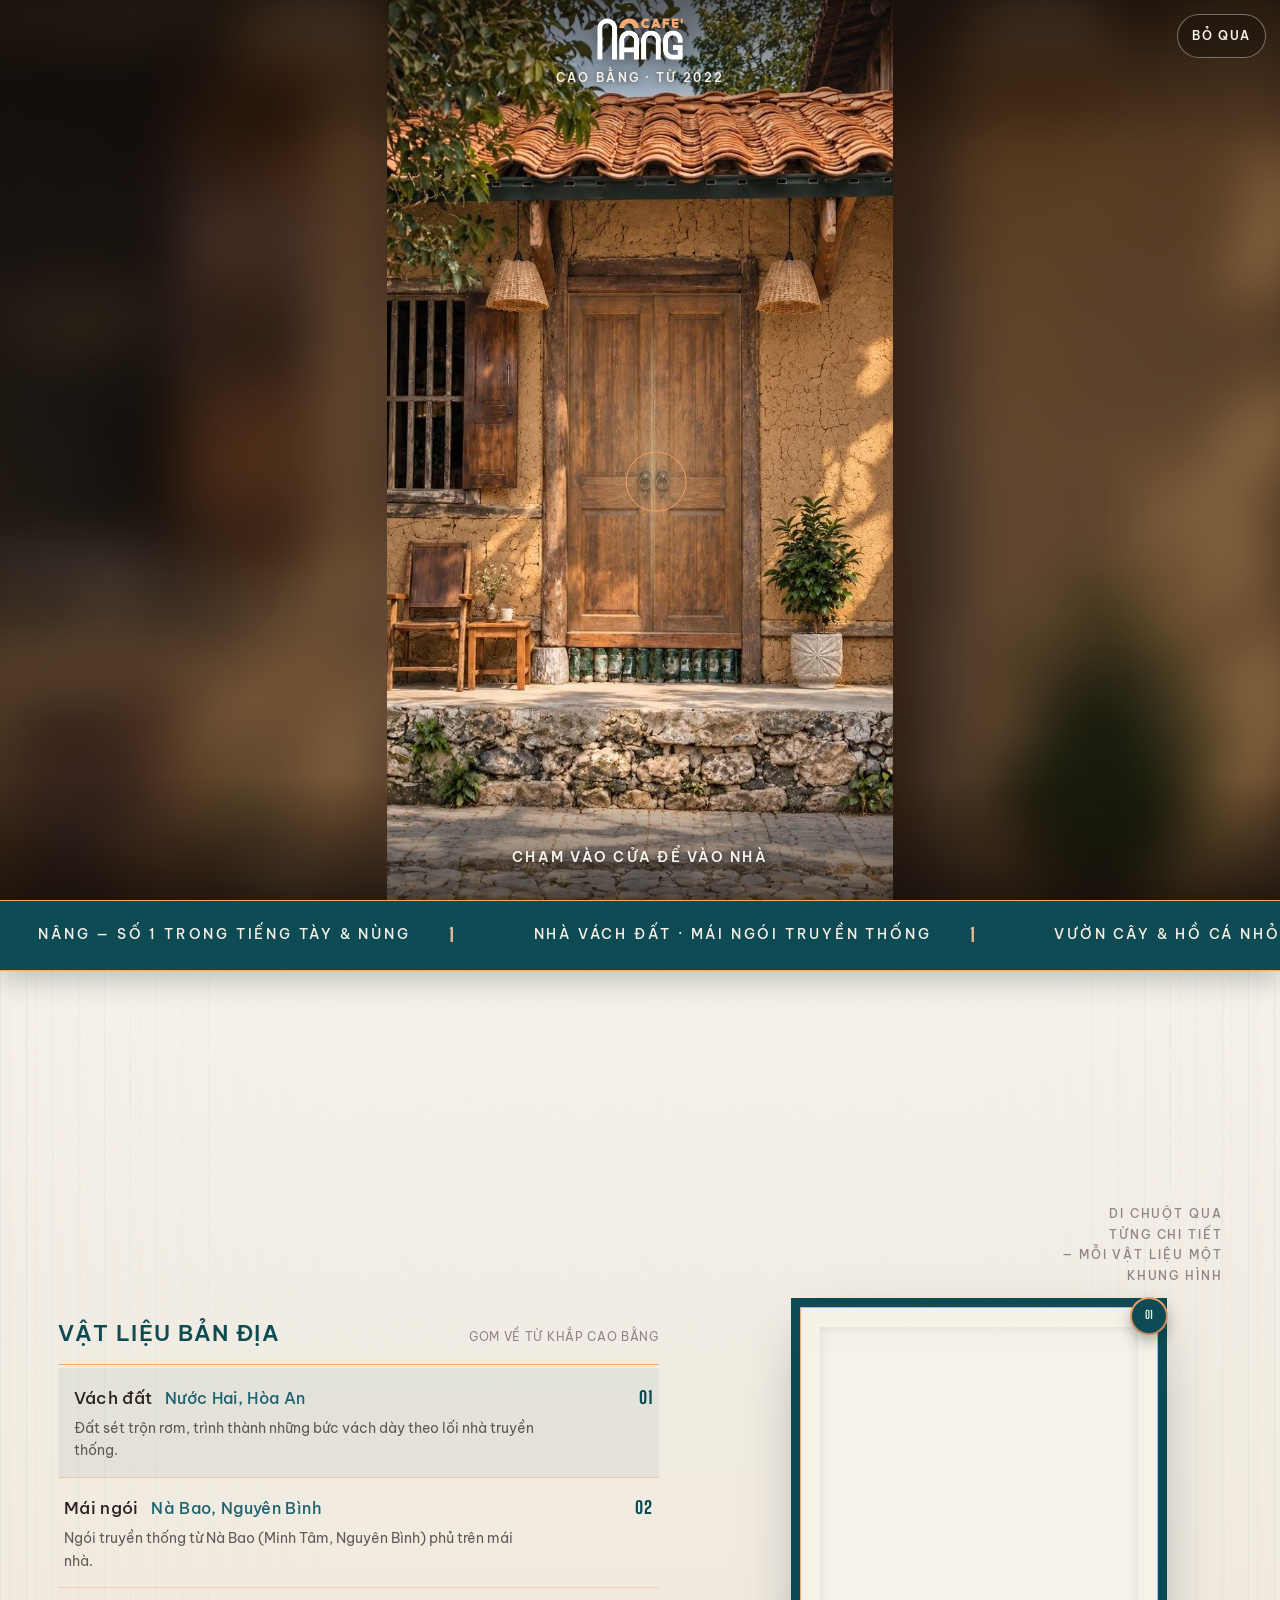
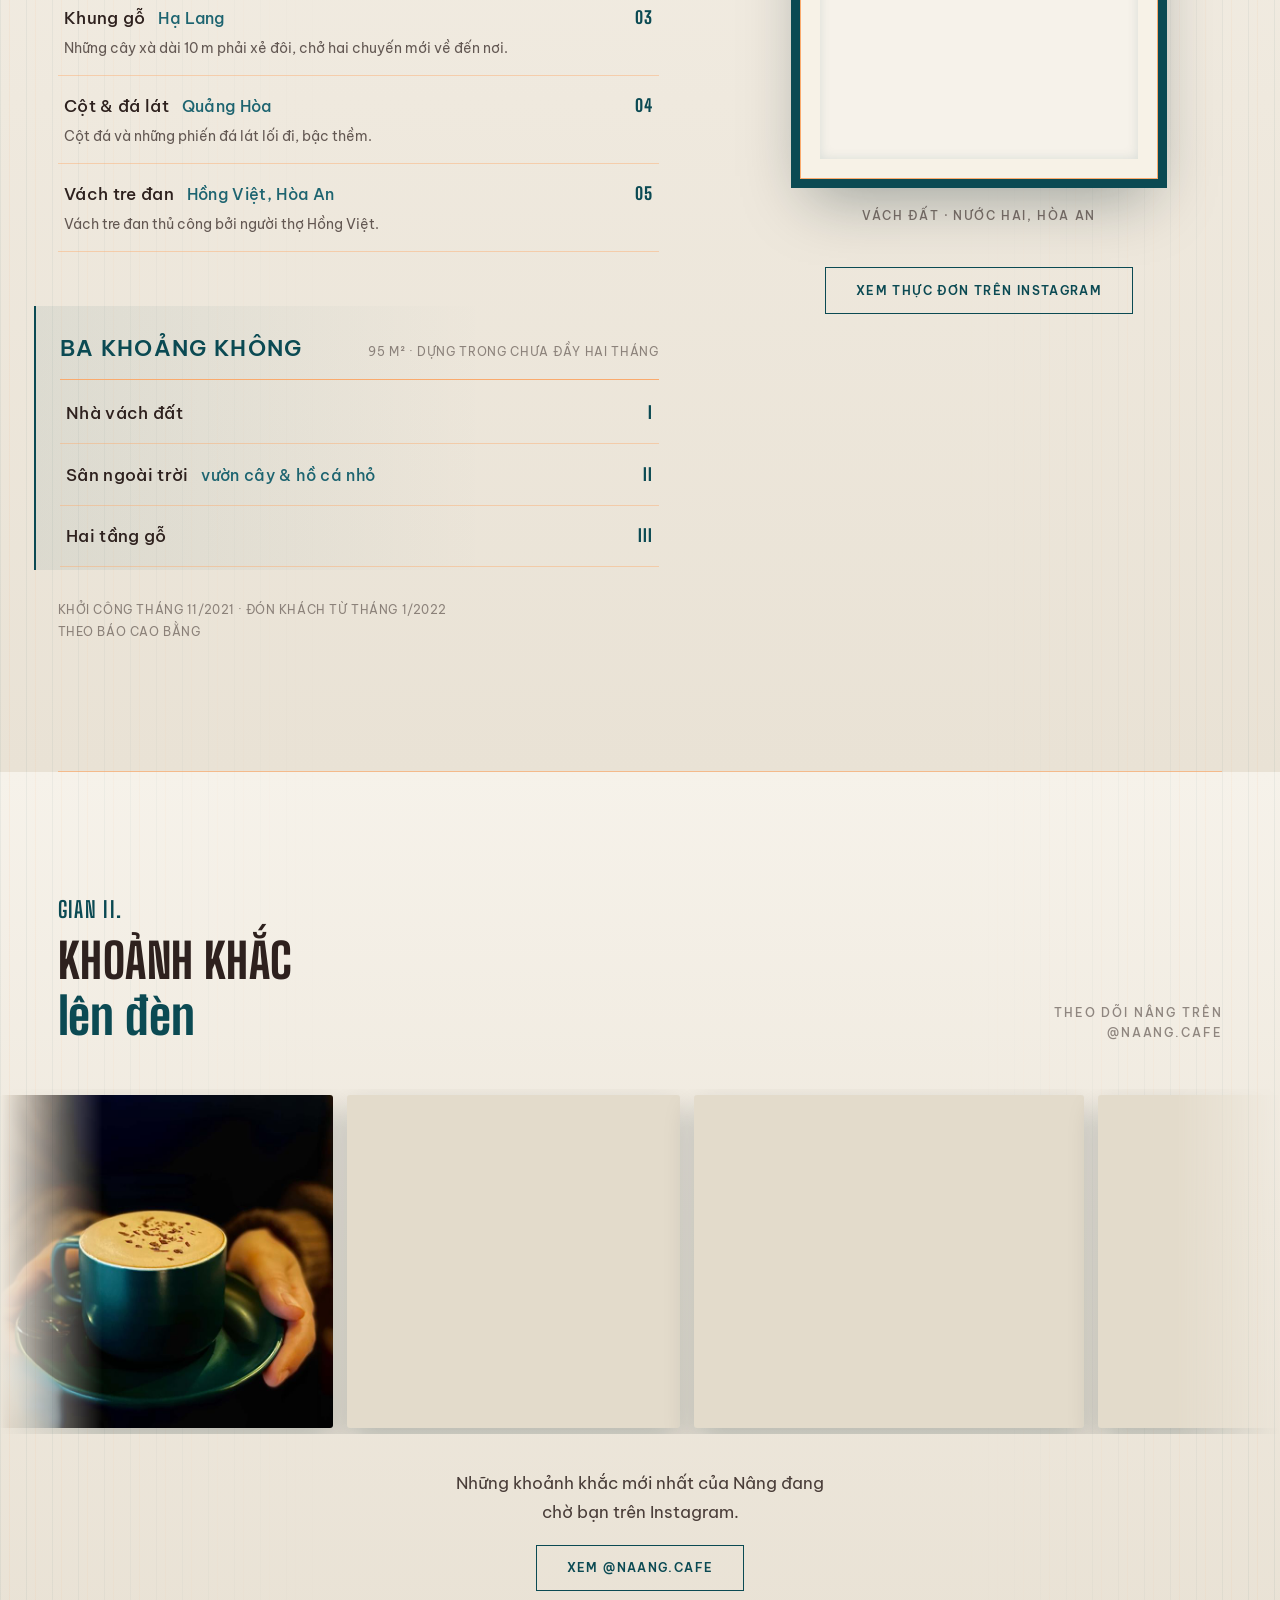
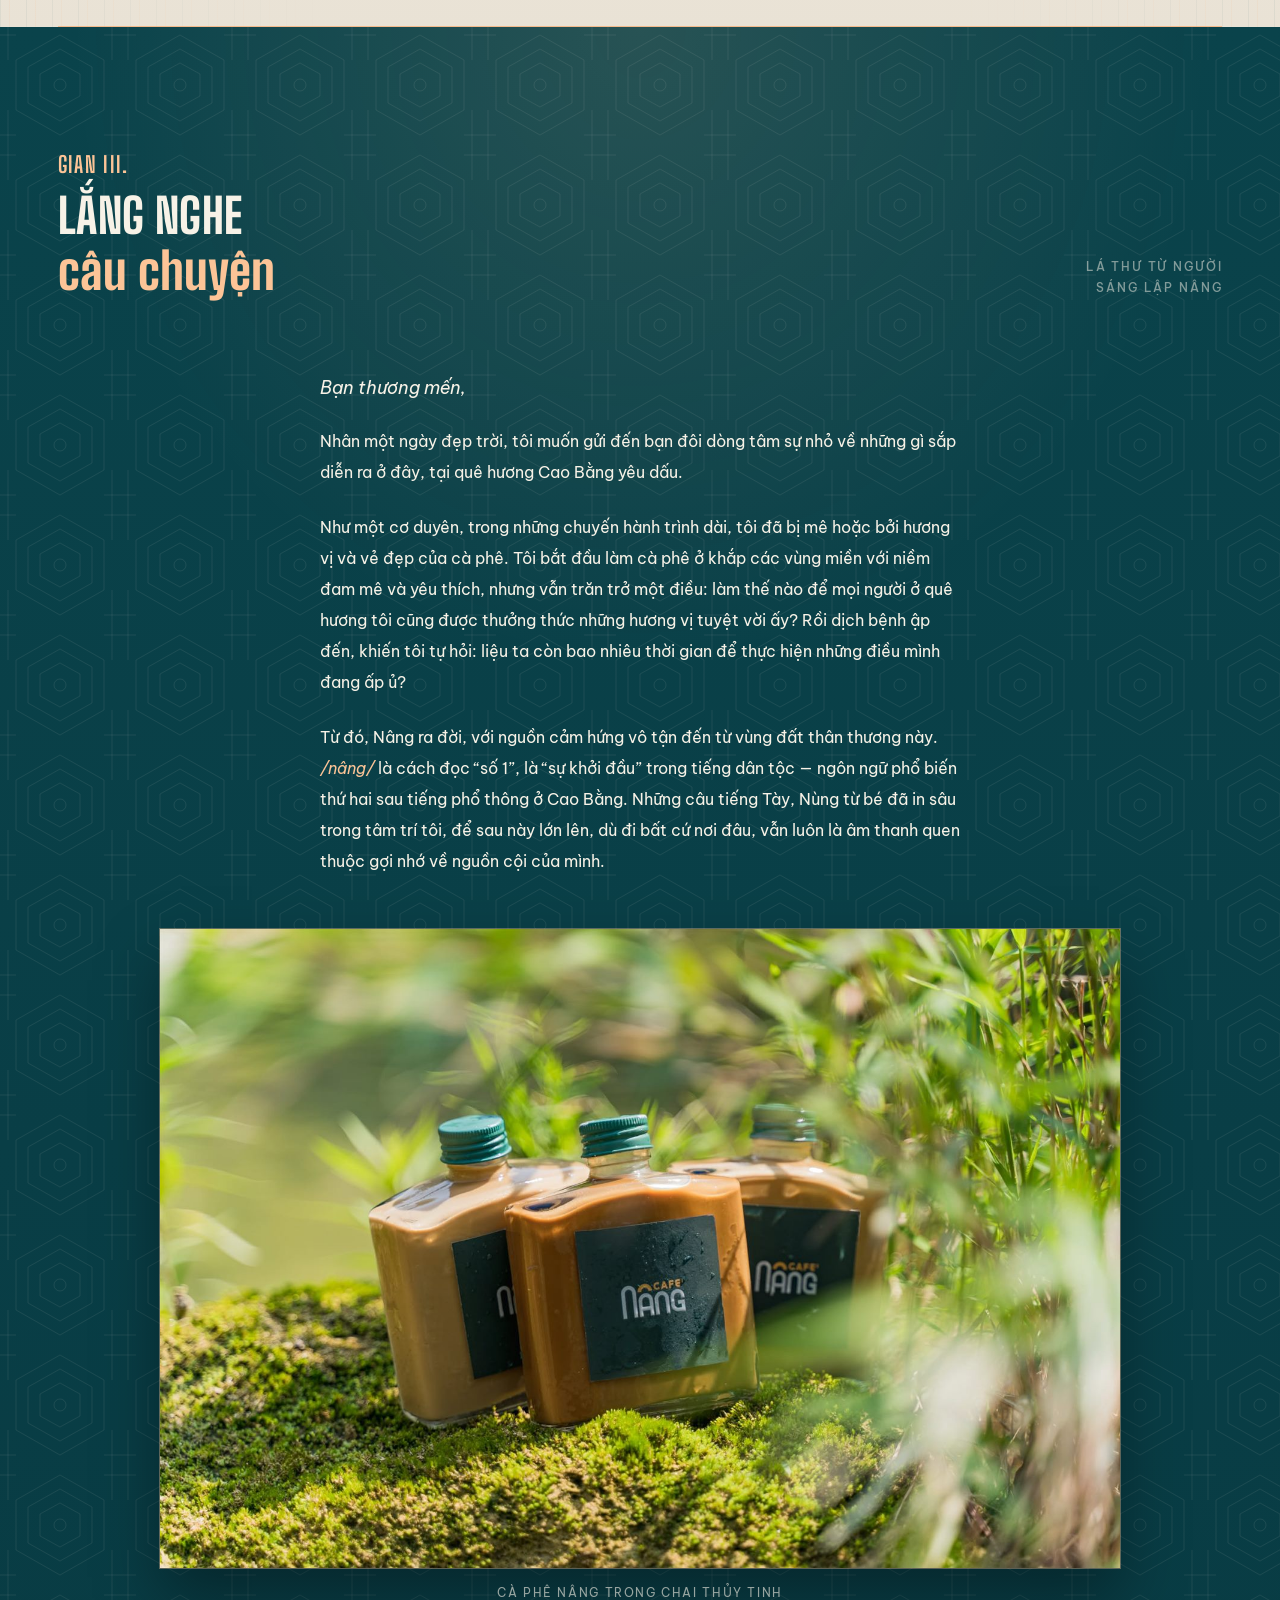
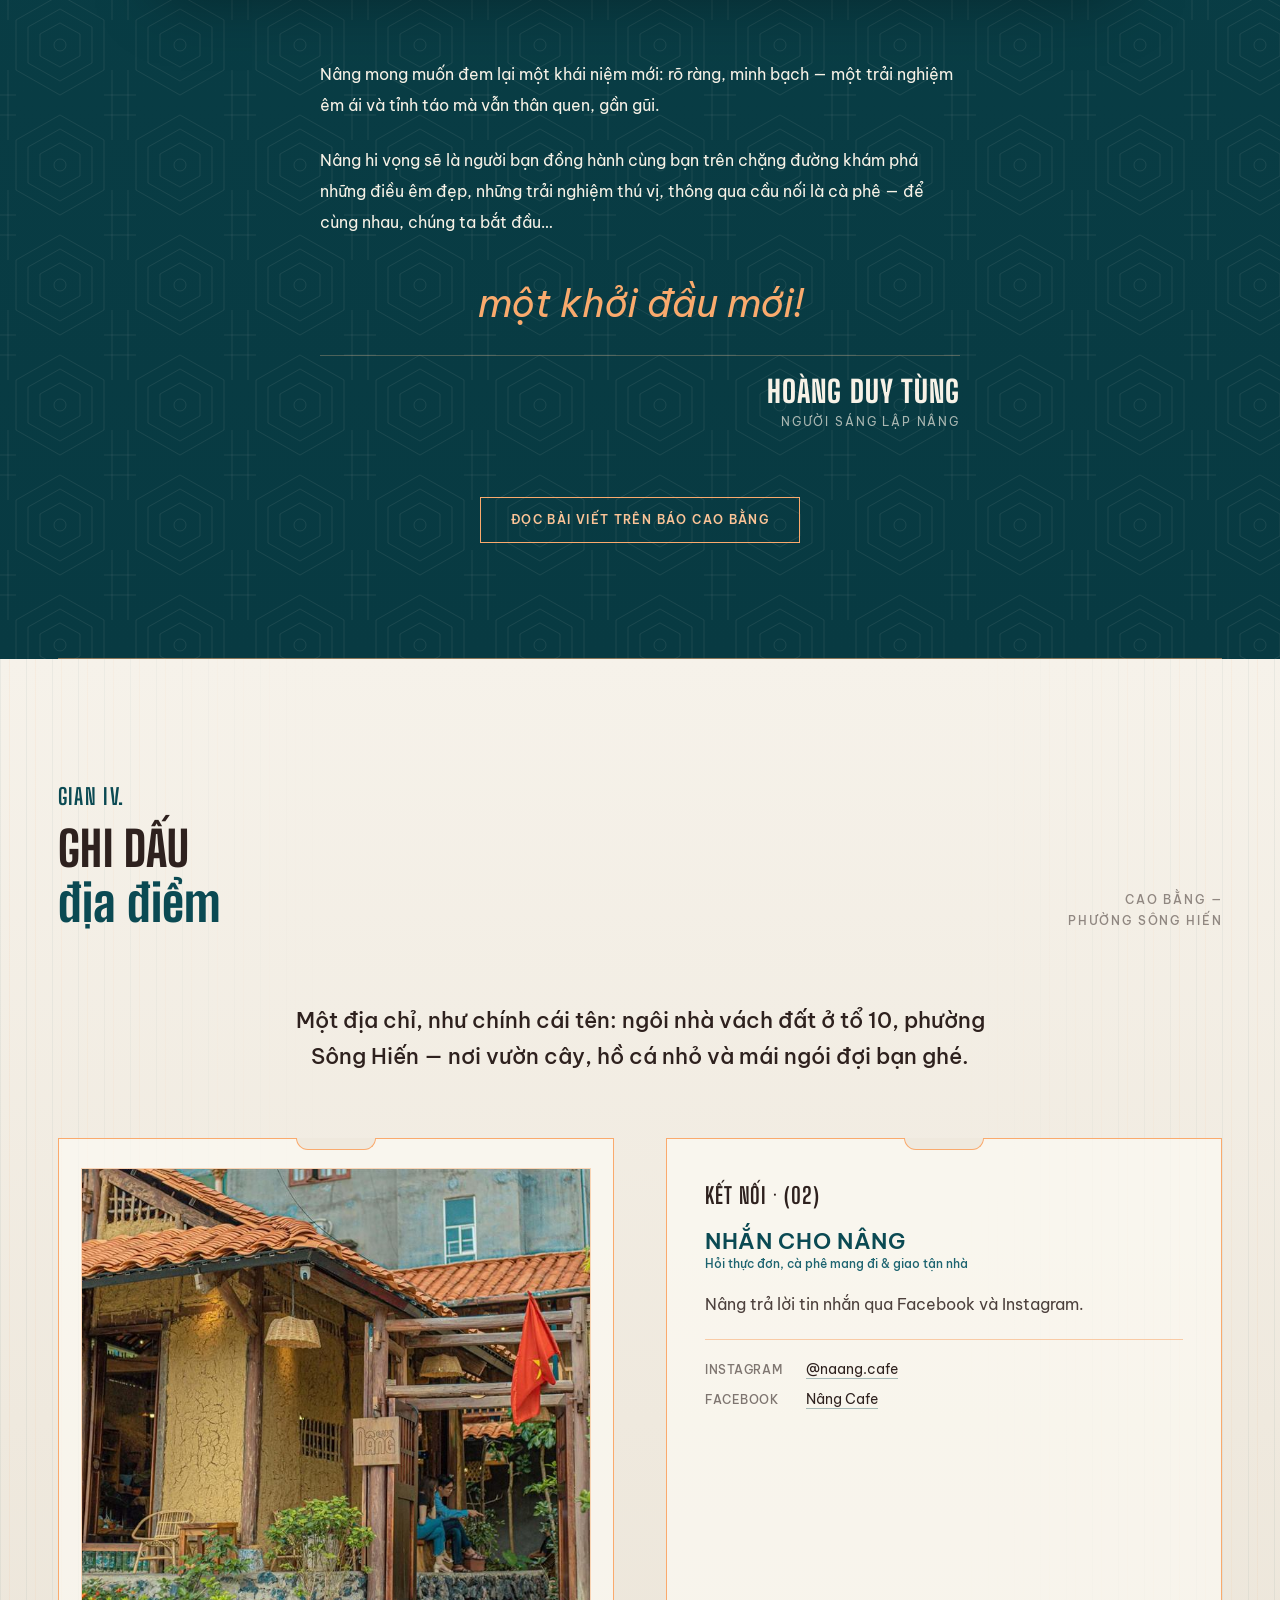
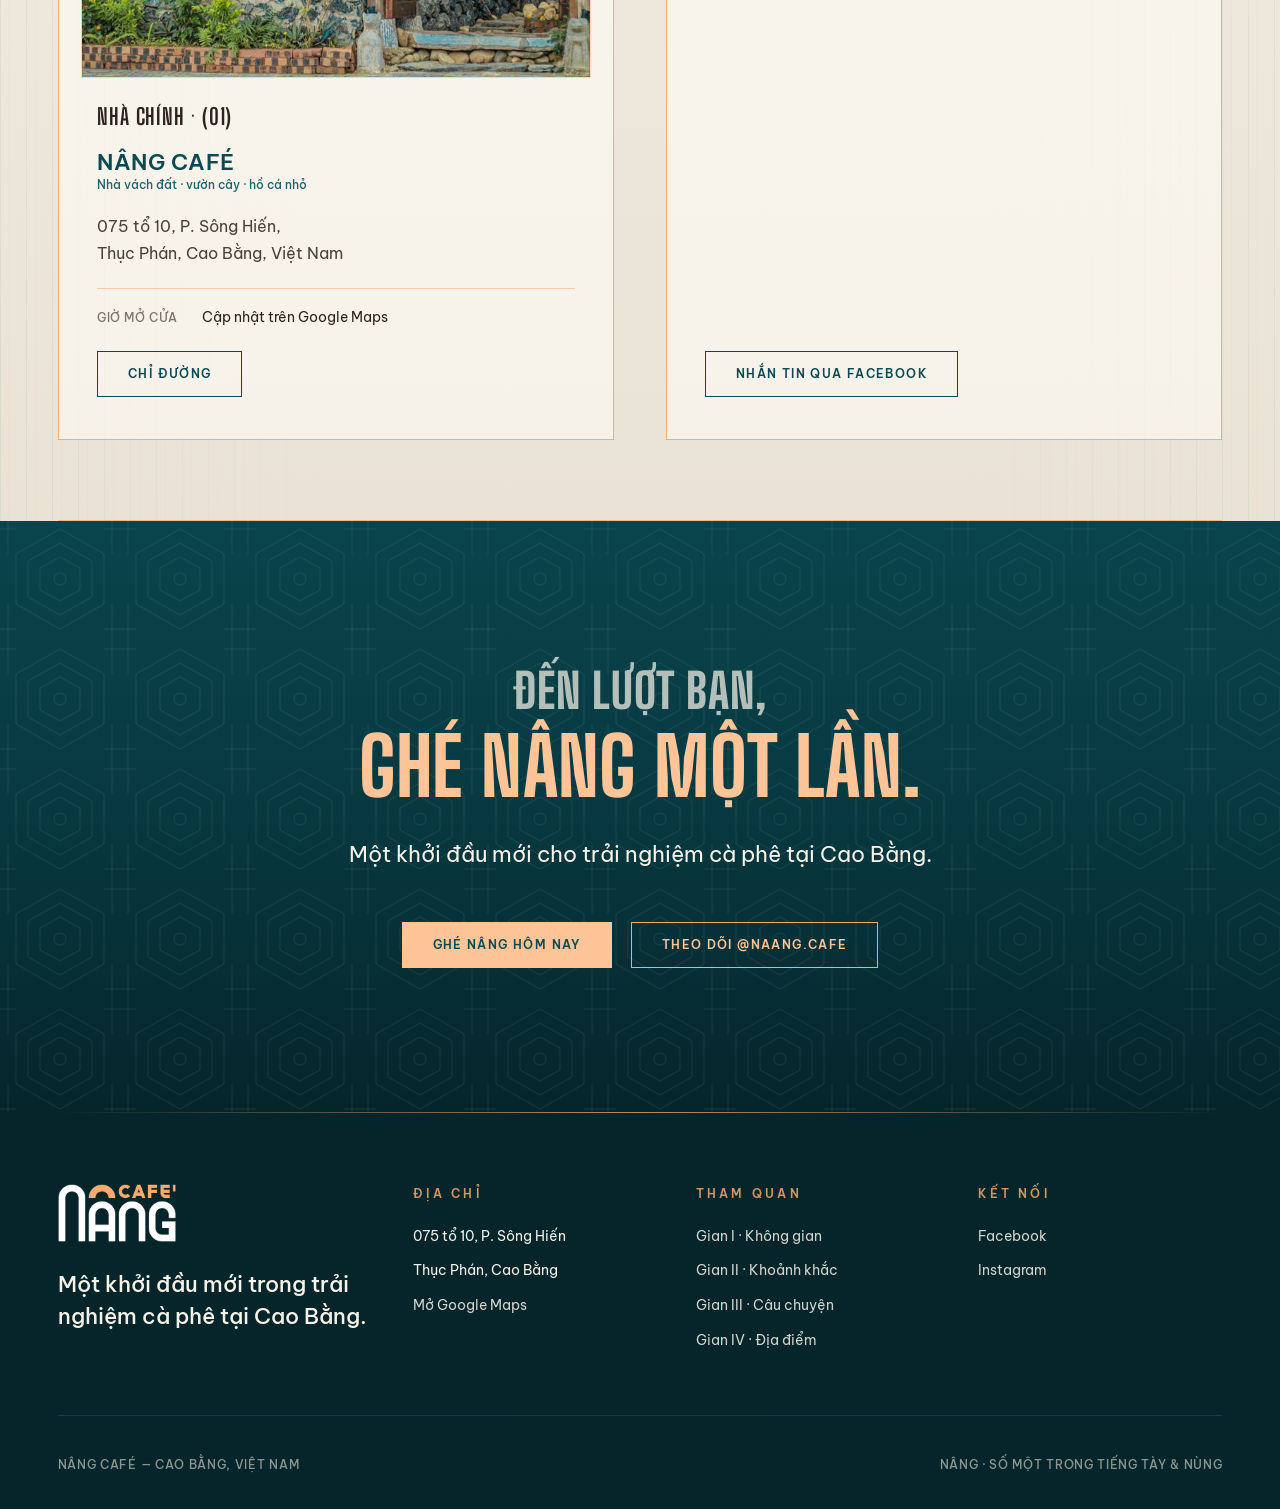
==== commit ef1d7ba2: "Update Nâng Cafe site with current gallery and media" ====
--- a/index.html
+++ b/index.html
@@ -28,7 +28,8 @@
 
 <script>try{if(sessionStorage.getItem('nangveil')){document.documentElement.classList.add('arrive')}}catch(e){}</script>
 
-<link rel="preload" as="image" href="media/nang/nang-cong-vuon.jpg" fetchpriority="high">
+<link rel="preload" as="image" href="media/nang/cua-nang-poster.jpg" fetchpriority="high">
+<link rel="preload" as="image" href="media/nang/nang-cong-vuon.jpg">
 <link rel="stylesheet" href="assets/fonts/fonts.css">
 <link rel="stylesheet" href="assets/fonts/display.css">
 
@@ -747,6 +748,55 @@
 }
 
 /* ===== Nâng rebrand ===== */
+/* ===== Door gate (replaces the ticket) ===== */
+html.arrive .gate{display:none}
+.gate{position:fixed;inset:0;z-index:10000;overflow:hidden;background:#120d09;color:var(--cream);
+  transition:opacity .9s ease,visibility .9s}
+.gate.done{opacity:0;visibility:hidden;pointer-events:none}
+.gate.reveal{background:transparent}
+.gate.reveal .gate-blur{opacity:0}
+/* stage = the video frame; sized like object-fit:cover so the door hotspot can be placed in % */
+.gate-stage{--w:max(100vw, calc(100dvh * 720 / 1280));position:absolute;width:var(--w);aspect-ratio:720/1280;
+  left:calc(50vw - var(--w) / 2);top:calc(50dvh - var(--w) * 1280 / 720 / 2);transform-origin:54% 52%}
+.gate-video{position:absolute;inset:0;width:100%;height:100%;object-fit:cover;display:block;background:#120d09}
+.gate-blur{position:absolute;inset:-40px;background:url(media/nang/cua-nang-poster.jpg) center/cover;filter:blur(28px) brightness(.55);transition:opacity .6s}
+@media (min-aspect-ratio:3/4){ /* landscape (desktop for now): show the whole frame, blurred fill on the sides */
+  .gate-stage{--w:calc(100dvh * 720 / 1280)}
+}
+/* idle hint: warm light leaking through the seam + a soft pulse at the ring handles */
+/* warm glow on the two door leaves only (no spill onto the wall) */
+.gate-glow{position:absolute;left:35.7%;top:32.6%;width:34.3%;height:37.9%;pointer-events:none;mix-blend-mode:screen;
+  background:radial-gradient(70% 60% at 50% 52%,rgba(255,196,128,.42),rgba(255,170,96,.2) 55%,rgba(255,160,90,.08) 100%);
+  box-shadow:inset 0 0 26px rgba(255,200,140,.35);animation:gateGlow 3.2s ease-in-out infinite;transition:opacity .35s}
+@keyframes gateGlow{0%,100%{opacity:.8}50%{opacity:1}}
+.gate.opening .gate-glow{opacity:0;animation:none}
+.gate-seam{position:absolute;left:52.5%;top:33%;width:.5%;height:37%;transform:translateX(-50%);border-radius:2px;
+  background:linear-gradient(180deg,transparent,rgba(255,186,110,.85) 18%,rgba(255,206,140,.95) 50%,rgba(255,186,110,.85) 82%,transparent);
+  filter:blur(1.5px);mix-blend-mode:screen;animation:gateSeam 3.2s ease-in-out infinite}
+@keyframes gateSeam{0%,100%{opacity:.25}50%{opacity:.85}}
+.gate-ring{position:absolute;left:53.2%;top:53.5%;width:12%;aspect-ratio:1;transform:translate(-50%,-50%);border-radius:50%;
+  border:1.5px solid rgba(250,170,109,.85);animation:gateRing 2.6s ease-out infinite;pointer-events:none}
+@keyframes gateRing{0%{opacity:.9;transform:translate(-50%,-50%) scale(.45)}100%{opacity:0;transform:translate(-50%,-50%) scale(1.25)}}
+.gate-door{position:absolute;left:35%;top:32%;width:36%;height:39%;border:0;background:transparent;cursor:pointer;border-radius:4px}
+.gate-door:focus-visible{outline:2px solid var(--gold);outline-offset:4px}
+.gate-top{position:absolute;inset:0 0 auto;padding:max(18px, env(safe-area-inset-top)) 20px 60px;display:flex;flex-direction:column;align-items:center;gap:.5rem;
+  background:linear-gradient(180deg,rgba(18,13,9,.62),rgba(18,13,9,0));transition:opacity .5s}
+.gate-top img{height:42px;width:auto;filter:drop-shadow(0 2px 8px rgba(0,0,0,.5))}
+.gate-top span{font-size:var(--fs-label);letter-spacing:.2em;text-transform:uppercase;font-weight:600;text-shadow:0 1px 6px rgba(0,0,0,.6)}
+.gate-hint{position:absolute;left:0;right:0;bottom:0;margin:0;padding:70px 20px max(30px, env(safe-area-inset-bottom));text-align:center;
+  font-size:var(--fs-sm);letter-spacing:.16em;text-transform:uppercase;font-weight:600;color:var(--cream);
+  background:linear-gradient(0deg,rgba(18,13,9,.7),rgba(18,13,9,0));text-shadow:0 1px 6px rgba(0,0,0,.6);pointer-events:none;transition:opacity .5s}
+.gate-skip{position:absolute;right:14px;top:max(14px, env(safe-area-inset-top));min-height:44px;padding:0 14px;border:1px solid rgba(247,242,231,.4);border-radius:999px;
+  background:rgba(18,13,9,.35);backdrop-filter:blur(6px);color:var(--cream);font:600 var(--fs-label)/1 var(--ui);letter-spacing:.14em;text-transform:uppercase;cursor:pointer;transition:background .3s,opacity .5s}
+.gate-skip:hover{background:rgba(18,13,9,.6)}
+.gate-skip:focus-visible{outline:2px solid var(--gold);outline-offset:3px}
+.gate.opening .gate-seam,.gate.opening .gate-ring,.gate.opening .gate-hint,.gate.opening .gate-top,.gate.opening .gate-skip{opacity:0;animation:none;pointer-events:none}
+.gate.opening .gate-door{cursor:default}
+/* final move: keep walking into the dark doorway while the homepage comes up behind */
+.gate.walk-in .gate-stage{transition:transform .7s cubic-bezier(.5,0,.8,.4);transform:scale(3.2)}
+.gate.walk-in{transition:opacity .55s ease .12s,visibility 0s linear .7s}
+@media (prefers-reduced-motion:reduce){.gate-seam,.gate-ring{animation:none}.gate.walk-in .gate-stage{transform:none}}
+
 .nav .brand-img{display:block;height:32px;width:auto;filter:drop-shadow(0 1px 4px rgba(0,0,0,.45))}
 .nav.scrolled .brand-img{filter:none}
 @media(max-width:600px){.nav .brand-img{height:27px}}
@@ -754,7 +804,7 @@
 @media(max-aspect-ratio:11/10){.hero-art{object-position:68% 40%}}
 /* mobile hero video is busier than the photo: deepen the scrim behind the copy */
 @media(max-width:700px){body.hero-has-video .hero-scrim{background:linear-gradient(180deg,rgba(12,9,7,.28) 0%,rgba(12,9,7,0) 18%,rgba(12,9,7,0) 40%,rgba(12,9,7,.42) 62%,rgba(12,9,7,.62) 100%)}}
-.pre-head p,.room-head h2,.mcat-head h3,.story-copy,.story-en,.final h2,.final p,.hero-copy p,.foot-brandline{text-wrap:balance}
+.pre-head p,.room-head .note,.room-head h2,.mcat-head h3,.story-copy,.story-en,.final h2,.final p,.hero-copy p,.foot-brandline{text-wrap:balance}
 .mcat-head{flex-wrap:wrap;row-gap:.2rem}
 .ig-fallback{border-top:none;background:transparent;min-height:0}
 .ticker-track .cell::after{content:"1";font-family:var(--display);font-weight:800;font-size:1.35em;color:var(--gold-lt)}
@@ -769,10 +819,29 @@
 #spaceList .mi{cursor:pointer}
 #spaceList .mi .pr{font-family:var(--display);font-weight:800;letter-spacing:.04em}
 #spaceList .mi.on{background:rgba(11,74,83,.06);padding-left:1rem}
+/* Gian II · auto-slider: continuous loop, faded edges, pause on hover/focus */
+.ig-marquee{overflow:hidden;padding:6px 0;
+  -webkit-mask:linear-gradient(90deg,transparent 0,#000 8%,#000 92%,transparent 100%);mask:linear-gradient(90deg,transparent 0,#000 8%,#000 92%,transparent 100%)}
+.ig-marquee .ig-rail{overflow:visible;scroll-snap-type:none;width:max-content;gap:14px;animation:igLoop var(--ig-dur,70s) linear infinite}
+.ig-marquee:hover .ig-rail,.ig-marquee:focus-within .ig-rail{animation-play-state:paused}
+#story .ig-marquee .ig-skel{flex:0 0 clamp(200px,21vw,320px);height:clamp(250px,26vw,380px);aspect-ratio:auto}
+#story .ig-marquee .ig-item{flex:0 0 auto;width:auto;height:clamp(250px,26vw,380px);aspect-ratio:auto;border-radius:3px;box-shadow:0 14px 30px rgba(4,30,35,.22)}
+#story .ig-marquee .ig-item img{width:auto;height:100%;object-fit:contain;transition:transform .5s cubic-bezier(.22,1,.36,1),filter .5s ease}
+.ig-marquee .ig-item:hover img,.ig-marquee .ig-item:focus-visible img{transform:scale(1.05);filter:brightness(1.08)}
+.ig-marquee .ig-item:focus-visible{outline:2px solid var(--red);outline-offset:3px}
+@keyframes igLoop{to{transform:translateX(calc(-50% - 7px))}}
+@media(max-width:700px){#story .ig-marquee .ig-item,#story .ig-marquee .ig-skel{height:min(64vw,300px)}#story .ig-marquee .ig-skel{flex-basis:52vw}.ig-marquee .ig-rail{gap:10px}}
+@media(prefers-reduced-motion:reduce){
+  .ig-marquee{-webkit-mask:none;mask:none;overflow-x:auto}
+  .ig-marquee .ig-rail{animation:none}
+  .ig-marquee .ig-item[aria-hidden="true"]{display:none}
+}
+.wing-photo{margin:-1rem -1rem .4rem;overflow:hidden;border:1px solid rgba(250,170,109,.45)}
+.wing-photo img{width:100%;height:auto;display:block}
+@media(max-width:1000px){.wing-photo{margin:-.4rem -.2rem .4rem}}
 .menu-stage .art-layer img{width:100%;height:100%;object-fit:cover;display:block}
+.menu-stage .frame{transition:aspect-ratio .5s ease}
 .stage-cap{margin-top:2.2rem;font-size:var(--fs-label);letter-spacing:.14em;text-transform:uppercase;font-weight:500;opacity:.6;text-align:center;max-width:32ch}
-#story .ig-item{flex-basis:calc((100% - 16px) / 3)}
-@media(max-width:700px){#story .ig-item{flex-basis:78%}}
 /* Gian III · founder's letter (teal room between the cream rooms) */
 .gallery.letter{padding-bottom:12vh}
 .letter-body{max-width:40rem;margin:0 auto;font-size:clamp(1.02rem,1.25vw,1.12rem);line-height:1.9;color:var(--cream)}
@@ -803,35 +872,31 @@
   <div class="plate" id="veilPlate">Sảnh chính — Nâng</div>
 </div>
 
-<div class="preloader" id="preloader">
-  <div class="pre-head">
-    <div class="caps">Nâng Café trân trọng giới thiệu</div>
-    <p>Một khởi đầu mới ở Cao Bằng</p>
+<div class="gate" id="preloader" role="dialog" aria-modal="true" aria-label="Cửa vào Nâng Café" data-od-id="door-gate">
+  <div class="gate-blur" aria-hidden="true"></div>
+  <div class="gate-stage" id="gateStage">
+    <video class="gate-video" id="gateVideo" muted playsinline preload="auto" poster="media/nang/cua-nang-poster.jpg" aria-hidden="true" tabindex="-1">
+      <source src="media/nang/cua-nang-mo.mp4" type="video/mp4">
+    </video>
+    <span class="gate-glow" aria-hidden="true"></span>
+    <span class="gate-seam" aria-hidden="true"></span>
+    <span class="gate-ring" aria-hidden="true"></span>
+    <button class="gate-door" id="ticket" type="button" aria-label="Mở cửa, vào Nâng Café" data-od-id="gate-door"></button>
   </div>
-  <button class="ticket" id="ticket" aria-label="Vào nhà" data-od-id="preloader-ticket">
-    <div class="t-left">
-      <div class="caps">Vé vào nhà</div>
-      <div class="name">Nhà vách đất<br>— Cao Bằng</div>
-      <div class="meta">Cửa vào: 075 tổ 10 · P. Sông Hiến</div>
-    </div>
-    <div class="t-right">
-      <div class="adm">Admit</div>
-      <div class="no8">1</div>
-      <div class="adm">Nâng</div>
-    </div>
-  </button>
-  <div class="pre-count" id="count">Đang lên đèn — 0%</div>
-  <div class="pre-hint">
-    <svg class="cue" viewBox="0 0 24 24" fill="none" stroke="currentColor" stroke-width="2" stroke-linecap="round" stroke-linejoin="round" aria-hidden="true"><path d="M12 19V5M6 11l6-6 6 6"/></svg>
-    <span>Chạm vào vé để mở cửa</span>
+  <div class="gate-top" aria-hidden="true">
+    <img src="media/nang/logo-nang-cafe-duo.png" alt="" width="675" height="332">
+    <span>Cao Bằng · từ 2022</span>
   </div>
+  <p class="gate-hint" id="gateHint">Chạm vào cửa để vào nhà</p>
+  <button class="gate-skip" id="gateSkip" type="button" data-od-id="gate-skip">Bỏ qua</button>
+  <div class="sr-only" id="count" aria-live="polite"></div>
 </div>
 
 <div class="lamp" id="lamp"></div>
 <div class="grain"></div>
 
 <header class="nav" data-od-id="site-nav">
-  <a class="cell brand" href="#" aria-label="Nâng Café — trang chủ"><img class="brand-img" src="media/nang/logo-nang-cafe.png" alt="Nâng Café" width="671" height="327"></a>
+  <a class="cell brand" href="#" aria-label="Nâng Café — trang chủ"><img class="brand-img" src="media/nang/logo-nang-cafe-duo.png" alt="Nâng Café" width="675" height="332"></a>
   <span class="cell lang" aria-label="Ngôn ngữ: Tiếng Việt">VI</span>
   <a class="cell" href="https://www.instagram.com/naang.cafe/" target="_blank" rel="noopener" aria-label="Instagram @naang.cafe">
     <svg width="14" height="14" viewBox="0 0 24 24" fill="none" stroke="currentColor" stroke-width="1.8"><rect x="3" y="3" width="18" height="18" rx="5"/><circle cx="12" cy="12" r="4.2"/><circle cx="17.3" cy="6.7" r="1.1" fill="currentColor" stroke="none"/></svg>
@@ -924,23 +989,23 @@
 
       <div class="mcat">
         <div class="mcat-head"><h3>Vật liệu bản địa</h3><span class="sub">Gom về từ khắp Cao Bằng</span></div>
-        <div class="mi single" data-art="2" data-od-id="material-earth-wall"><div class="n">Vách đất <span class="o">Nước Hai, Hòa An</span></div><div class="pr">01</div>
+        <div class="mi single" data-art="0" data-od-id="material-earth-wall"><div class="n">Vách đất <span class="o">Nước Hai, Hòa An</span></div><div class="pr">01</div>
           <div class="d">Đất sét trộn rơm, trình thành những bức vách dày theo lối nhà truyền thống.</div></div>
         <div class="mi single" data-art="1" data-od-id="material-roof-tile"><div class="n">Mái ngói <span class="o">Nà Bao, Nguyên Bình</span></div><div class="pr">02</div>
           <div class="d">Ngói truyền thống từ Nà Bao (Minh Tâm, Nguyên Bình) phủ trên mái nhà.</div></div>
-        <div class="mi single" data-art="0" data-od-id="material-timber"><div class="n">Khung gỗ <span class="o">Hạ Lang</span></div><div class="pr">03</div>
+        <div class="mi single" data-art="2" data-od-id="material-timber"><div class="n">Khung gỗ <span class="o">Hạ Lang</span></div><div class="pr">03</div>
           <div class="d">Những cây xà dài 10 m phải xẻ đôi, chở hai chuyến mới về đến nơi.</div></div>
-        <div class="mi single" data-art="2" data-od-id="material-stone"><div class="n">Cột &amp; đá lát <span class="o">Quảng Hòa</span></div><div class="pr">04</div>
+        <div class="mi single" data-art="3" data-od-id="material-stone"><div class="n">Cột &amp; đá lát <span class="o">Quảng Hòa</span></div><div class="pr">04</div>
           <div class="d">Cột đá và những phiến đá lát lối đi, bậc thềm.</div></div>
-        <div class="mi single" data-art="1" data-od-id="material-bamboo"><div class="n">Vách tre đan <span class="o">Hồng Việt, Hòa An</span></div><div class="pr">05</div>
+        <div class="mi single" data-art="4" data-od-id="material-bamboo"><div class="n">Vách tre đan <span class="o">Hồng Việt, Hòa An</span></div><div class="pr">05</div>
           <div class="d">Vách tre đan thủ công bởi người thợ Hồng Việt.</div></div>
       </div>
 
       <div class="mcat signature">
         <div class="mcat-head"><h3>Ba khoảng không</h3><span class="sub">95 m² · dựng trong chưa đầy hai tháng</span></div>
-        <div class="mi single" data-art="2" data-od-id="zone-earthen-house"><div class="n">Nhà vách đất</div><div class="pr">I</div></div>
-        <div class="mi single" data-art="0" data-od-id="zone-garden"><div class="n">Sân ngoài trời <span class="o">vườn cây &amp; hồ cá nhỏ</span></div><div class="pr">II</div></div>
-        <div class="mi single" data-art="1" data-od-id="zone-timber-floors"><div class="n">Hai tầng gỗ</div><div class="pr">III</div></div>
+        <div class="mi single" data-art="5" data-od-id="zone-earthen-house"><div class="n">Nhà vách đất</div><div class="pr">I</div></div>
+        <div class="mi single" data-art="6" data-od-id="zone-garden"><div class="n">Sân ngoài trời <span class="o">vườn cây &amp; hồ cá nhỏ</span></div><div class="pr">II</div></div>
+        <div class="mi single" data-art="7" data-od-id="zone-timber-floors"><div class="n">Hai tầng gỗ</div><div class="pr">III</div></div>
       </div>
 
       <div class="menu-note">Khởi công tháng 11/2021 · đón khách từ tháng 1/2022<br>Theo Báo Cao Bằng</div>
@@ -949,9 +1014,14 @@
     <div class="menu-stage rv d1">
       <div class="spot">
         <div class="frame" id="stageFrame">
-          <div class="art-layer"><img src="media/nang/nang-cong-vuon.jpg" alt="Cổng gỗ và vườn cây trước Nâng Café khi lên đèn" width="2048" height="1366" loading="lazy" decoding="async"></div>
-          <div class="art-layer"><img src="media/nang/nang-nha-dat-dem.jpg" alt="Ngôi nhà vách đất mái ngói của Nâng Café về đêm" width="960" height="640" loading="lazy" decoding="async"></div>
-          <div class="art-layer on"><img src="media/nang/nang-mai-ngoi.jpg" alt="Vách đất, bậc đá và mái ngói truyền thống của Nâng Café" width="890" height="901" loading="lazy" decoding="async"></div>
+          <div class="art-layer on"><img src="media/nang/nang-vach-dat-espresso-sm.jpg" alt="Ly cà phê đen bên vách đất nứt và lọ hoa cúc" width="540" height="720" decoding="async"></div>
+          <div class="art-layer"><img src="media/nang/nang-hien-nha-ngay-sm.jpg" alt="Hiên nhà ban ngày dưới mái ngói, đèn mây tre và chiếc Cub đỏ" width="720" height="720" loading="lazy" decoding="async"></div>
+          <div class="art-layer"><img src="media/nang/nang-tang-go-hanh-lang-sm.jpg" alt="Hành lang tầng gỗ với đèn mây tre" width="720" height="480" loading="lazy" decoding="async"></div>
+          <div class="art-layer"><img src="media/nang/nang-loi-da-vuon-sm.jpg" alt="Lối đá lát giữa vườn cây" width="720" height="720" loading="lazy" decoding="async"></div>
+          <div class="art-layer"><img src="media/nang/nang-vach-tre-nang-sm.jpg" alt="Nắng xuyên qua vách tre đan trên tầng gỗ" width="720" height="693" loading="lazy" decoding="async"></div>
+          <div class="art-layer"><img src="media/nang/nang-mat-tien-ngay-sm.jpg" alt="Mặt tiền nhà vách đất của Nâng Café ban ngày" width="720" height="720" loading="lazy" decoding="async"></div>
+          <div class="art-layer"><img src="media/nang/nang-ho-ca-duong-xi-sm.jpg" alt="Hồ cá koi dưới tán dương xỉ" width="720" height="720" loading="lazy" decoding="async"></div>
+          <div class="art-layer"><img src="media/nang/nang-tang-go-ban-dai-sm.jpg" alt="Bàn gỗ dài trên tầng hai" width="480" height="720" loading="lazy" decoding="async"></div>
           <div class="mat"></div>
           <div class="guide-no" id="stageNo">01</div>
         </div>
@@ -973,20 +1043,16 @@
     <div class="note rv d1">Theo dõi Nâng trên<br>@naang.cafe</div>
   </div>
 
-  <div class="ig-carousel rv">
-    <button class="ig-arrow prev" id="igPrev" type="button" aria-label="Xem ảnh trước" hidden>
-      <svg viewBox="0 0 24 24" fill="none" stroke="currentColor" stroke-width="2" stroke-linecap="round" stroke-linejoin="round" aria-hidden="true"><path d="M15 18l-6-6 6-6"/></svg>
-    </button>
-
+  <div class="ig-carousel ig-marquee rv" data-od-id="moments-slider">
     <div class="ig-rail" id="igRail" data-feed="data/nang-feed.json" role="list">
       <div class="ig-skel" aria-hidden="true"></div>
       <div class="ig-skel" aria-hidden="true"></div>
       <div class="ig-skel" aria-hidden="true"></div>
+      <div class="ig-skel" aria-hidden="true"></div>
+      <div class="ig-skel" aria-hidden="true"></div>
+      <div class="ig-skel" aria-hidden="true"></div>
     </div>
 
-    <button class="ig-arrow next" id="igNext" type="button" aria-label="Xem ảnh tiếp theo" hidden>
-      <svg viewBox="0 0 24 24" fill="none" stroke="currentColor" stroke-width="2" stroke-linecap="round" stroke-linejoin="round" aria-hidden="true"><path d="M9 18l6-6-6-6"/></svg>
-    </button>
   </div>
 
   <div class="ig-fallback" id="igFallback">
@@ -1048,6 +1114,7 @@
   <div class="wing-grid">
     <article class="wing rv" data-od-id="location-card">
       <div class="arch"></div>
+      <figure class="wing-photo"><img src="media/nang/nang-mat-tien-ngay-sm.jpg" alt="Mặt tiền Nâng Café ban ngày: vách đất, mái ngói, cổng gỗ" width="720" height="720" loading="lazy" decoding="async"></figure>
       <div class="no">Nhà chính · (01)</div>
       <h3>Nâng Café<span>Nhà vách đất · vườn cây · hồ cá nhỏ</span></h3>
       <p class="addr">075 tổ 10, P. Sông Hiến,<br>Thục Phán, Cao Bằng, Việt Nam</p>
@@ -1087,7 +1154,7 @@
 <footer class="footer" data-od-id="site-footer">
   <div class="foot-grid">
     <div>
-      <img class="foot-logo" src="media/nang/logo-nang-cafe-peach.png" alt="Nâng Café" width="673" height="327" loading="lazy">
+      <img class="foot-logo" src="media/nang/logo-nang-cafe-duo.png" alt="Nâng Café" width="675" height="332" loading="lazy">
       <p class="foot-brandline">Một khởi đầu mới trong trải nghiệm cà phê tại Cao Bằng.</p>
     </div>
     <div>
@@ -1144,6 +1211,234 @@
   </button>
 </div>
 
+<script type="application/json" id="nangFeed">{
+  "posts": [
+    {
+      "id": "cappuccino",
+      "w": 720,
+      "h": 720,
+      "permalink": "https://www.instagram.com/naang.cafe/",
+      "mediaType": "IMAGE",
+      "caption": "Một tách cappuccino trong chén sứ xanh, trao tận tay.",
+      "sizes": {
+        "medium": {
+          "mediaUrl": "media/nang/nang-cappuccino-sm.jpg"
+        },
+        "large": {
+          "mediaUrl": "media/nang/nang-cappuccino.jpg"
+        }
+      }
+    },
+    {
+      "id": "ca-koi",
+      "w": 720,
+      "h": 720,
+      "permalink": "https://www.instagram.com/naang.cafe/",
+      "mediaType": "IMAGE",
+      "caption": "Đàn cá koi trong hồ nhỏ của Nâng.",
+      "sizes": {
+        "medium": {
+          "mediaUrl": "media/nang/nang-ca-koi-sm.jpg"
+        },
+        "large": {
+          "mediaUrl": "media/nang/nang-ca-koi.jpg"
+        }
+      }
+    },
+    {
+      "id": "san-dem",
+      "w": 720,
+      "h": 614,
+      "permalink": "https://www.instagram.com/naang.cafe/",
+      "mediaType": "IMAGE",
+      "caption": "Sân Nâng khi lên đèn, khách ngồi quanh những bậc đá.",
+      "sizes": {
+        "medium": {
+          "mediaUrl": "media/nang/nang-san-dem-sm.jpg"
+        },
+        "large": {
+          "mediaUrl": "media/nang/nang-san-dem.jpg"
+        }
+      }
+    },
+    {
+      "id": "vach-tre-nang",
+      "w": 720,
+      "h": 693,
+      "permalink": "https://www.instagram.com/naang.cafe/",
+      "mediaType": "IMAGE",
+      "caption": "Nắng chiều xuyên qua vách tre đan trên tầng gỗ.",
+      "sizes": {
+        "medium": {
+          "mediaUrl": "media/nang/nang-vach-tre-nang-sm.jpg"
+        },
+        "large": {
+          "mediaUrl": "media/nang/nang-vach-tre-nang.jpg"
+        }
+      }
+    },
+    {
+      "id": "ao-dai-do",
+      "w": 720,
+      "h": 479,
+      "permalink": "https://www.instagram.com/naang.cafe/",
+      "mediaType": "IMAGE",
+      "caption": "Áo dài đỏ trước hiên nhà vách đất.",
+      "sizes": {
+        "medium": {
+          "mediaUrl": "media/nang/nang-ao-dai-do-sm.jpg"
+        },
+        "large": {
+          "mediaUrl": "media/nang/nang-ao-dai-do.jpg"
+        }
+      }
+    },
+    {
+      "id": "goc-nho",
+      "w": 719,
+      "h": 720,
+      "permalink": "https://www.instagram.com/naang.cafe/",
+      "mediaType": "IMAGE",
+      "caption": "Một góc nhỏ: kệ gỗ, cây xanh và vách tre.",
+      "sizes": {
+        "medium": {
+          "mediaUrl": "media/nang/nang-goc-nho-sm.jpg"
+        },
+        "large": {
+          "mediaUrl": "media/nang/nang-goc-nho.jpg"
+        }
+      }
+    },
+    {
+      "id": "ho-ca-duong-xi",
+      "w": 720,
+      "h": 720,
+      "permalink": "https://www.instagram.com/naang.cafe/",
+      "mediaType": "IMAGE",
+      "caption": "Hồ cá dưới những tán dương xỉ.",
+      "sizes": {
+        "medium": {
+          "mediaUrl": "media/nang/nang-ho-ca-duong-xi-sm.jpg"
+        },
+        "large": {
+          "mediaUrl": "media/nang/nang-ho-ca-duong-xi.jpg"
+        }
+      }
+    },
+    {
+      "id": "co-dau-chu-re",
+      "w": 720,
+      "h": 479,
+      "permalink": "https://www.instagram.com/naang.cafe/",
+      "mediaType": "IMAGE",
+      "caption": "Cô dâu chú rể bên cổng gỗ có biển hiệu Nâng.",
+      "sizes": {
+        "medium": {
+          "mediaUrl": "media/nang/nang-co-dau-chu-re-sm.jpg"
+        },
+        "large": {
+          "mediaUrl": "media/nang/nang-co-dau-chu-re.jpg"
+        }
+      }
+    },
+    {
+      "id": "loi-da-vuon",
+      "w": 720,
+      "h": 720,
+      "permalink": "https://www.instagram.com/naang.cafe/",
+      "mediaType": "IMAGE",
+      "caption": "Lối đá lát giữa vườn cây.",
+      "sizes": {
+        "medium": {
+          "mediaUrl": "media/nang/nang-loi-da-vuon-sm.jpg"
+        },
+        "large": {
+          "mediaUrl": "media/nang/nang-loi-da-vuon.jpg"
+        }
+      }
+    },
+    {
+      "id": "tang-go-ban-dai",
+      "w": 480,
+      "h": 720,
+      "permalink": "https://www.instagram.com/naang.cafe/",
+      "mediaType": "IMAGE",
+      "caption": "Bàn gỗ dài trên tầng hai, bên khung cửa đỏ.",
+      "sizes": {
+        "medium": {
+          "mediaUrl": "media/nang/nang-tang-go-ban-dai-sm.jpg"
+        },
+        "large": {
+          "mediaUrl": "media/nang/nang-tang-go-ban-dai.jpg"
+        }
+      }
+    },
+    {
+      "id": "mat-tien-ngay",
+      "w": 720,
+      "h": 720,
+      "permalink": "https://www.instagram.com/naang.cafe/",
+      "mediaType": "IMAGE",
+      "caption": "Mặt tiền Nâng ban ngày: vách đất, mái ngói, cổng gỗ.",
+      "sizes": {
+        "medium": {
+          "mediaUrl": "media/nang/nang-mat-tien-ngay-sm.jpg"
+        },
+        "large": {
+          "mediaUrl": "media/nang/nang-mat-tien-ngay.jpg"
+        }
+      }
+    },
+    {
+      "id": "vach-dat-espresso",
+      "w": 540,
+      "h": 720,
+      "permalink": "https://www.instagram.com/naang.cafe/",
+      "mediaType": "IMAGE",
+      "caption": "Ly cà phê đen bên vách đất nứt và lọ hoa cúc.",
+      "sizes": {
+        "medium": {
+          "mediaUrl": "media/nang/nang-vach-dat-espresso-sm.jpg"
+        },
+        "large": {
+          "mediaUrl": "media/nang/nang-vach-dat-espresso.jpg"
+        }
+      }
+    },
+    {
+      "id": "hien-nha-ngay",
+      "w": 720,
+      "h": 720,
+      "permalink": "https://www.instagram.com/naang.cafe/",
+      "mediaType": "IMAGE",
+      "caption": "Hiên nhà ban ngày, đèn mây tre và chiếc Cub đỏ.",
+      "sizes": {
+        "medium": {
+          "mediaUrl": "media/nang/nang-hien-nha-ngay-sm.jpg"
+        },
+        "large": {
+          "mediaUrl": "media/nang/nang-hien-nha-ngay.jpg"
+        }
+      }
+    },
+    {
+      "id": "tang-go-hanh-lang",
+      "w": 720,
+      "h": 480,
+      "permalink": "https://www.instagram.com/naang.cafe/",
+      "mediaType": "IMAGE",
+      "caption": "Hành lang tầng gỗ với đèn mây tre và cây xanh.",
+      "sizes": {
+        "medium": {
+          "mediaUrl": "media/nang/nang-tang-go-hanh-lang-sm.jpg"
+        },
+        "large": {
+          "mediaUrl": "media/nang/nang-tang-go-hanh-lang.jpg"
+        }
+      }
+    }
+  ]
+}</script>
 <script>
 (function(){
   const prefersReduced = matchMedia('(prefers-reduced-motion: reduce)').matches;
@@ -1170,20 +1465,53 @@
     });
   } else {
     document.documentElement.classList.add('locked');
-    let c = 0;
-    (function tick(){
-      c += Math.random()*12 + 4;
-      if (c >= 100){ countEl.textContent = 'Nhà đã lên đèn'; pre.classList.add('ready'); return; }
-      countEl.textContent = 'Đang lên đèn — ' + Math.floor(c) + '%';
-      setTimeout(tick, 70 + Math.random()*110);
-    })();
   }
-  document.getElementById('ticket').addEventListener('click', () => {
-    if (!pre.classList.contains('ready')) return;
-    pre.classList.add('done');
-    document.body.classList.add('started');
-    document.documentElement.classList.remove('locked');
-  });
+
+  // ---- Door gate (GATE_PEEK_V2): tap -> doors part, the homepage shows through the gap -> walk in ----
+  (function gate(){
+    const v = document.getElementById('gateVideo');
+    const OPEN_AT = 3.0, CUT_AT = 4.85, RATE = 1.6;   // only the door-opening part of the clip, played fast
+    // how wide the gap between the two leaves is (0..1 of the doorway) at a given clip time, measured from the clip
+    const GAP = [[3.0,0],[3.3,0.03],[3.6,0.12],[4.0,0.34],[4.3,0.52],[4.6,0.7],[4.85,0.82]];
+    const gapAt = t => { if (t <= GAP[0][0]) return 0; for (let i = 1; i < GAP.length; i++){ const a = GAP[i-1], b = GAP[i]; if (t <= b[0]) return a[1] + (b[1]-a[1]) * (t-a[0]) / (b[0]-a[0]); } return GAP[GAP.length-1][1]; };
+    const SEAM = 52.5, LW = 16.8, RW = 17.5, TOP = 32.6, BOT = 70.5;   // doorway in % of the video frame
+    const hole = f => { const L = (SEAM - LW*f).toFixed(2) + '%', R = (SEAM + RW*f).toFixed(2) + '%';
+      v.style.clipPath = 'polygon(evenodd,0 0,100% 0,100% 100%,0 100%,0 0,' + L + ' ' + TOP + '%,' + R + ' ' + TOP + '%,' + R + ' ' + BOT + '%,' + L + ' ' + BOT + '%,' + L + ' ' + TOP + '%)'; };
+    let started = false, finished = false, raf = 0;
+    const unlock = () => document.documentElement.classList.remove('locked');
+    const finish = (instant) => {
+      if (finished) return; finished = true; cancelAnimationFrame(raf);
+      pre.classList.add('reveal');
+      document.body.classList.add('started');
+      if (instant || prefersReduced){ pre.classList.add('done'); unlock(); return; }
+      try { v.pause(); } catch(e){}
+      pre.classList.add('walk-in');
+      requestAnimationFrame(() => pre.classList.add('done'));
+      setTimeout(unlock, 700);
+    };
+    const track = () => {
+      hole(gapAt(v.currentTime));
+      if (v.currentTime >= CUT_AT || v.ended){ finish(); return; }
+      raf = requestAnimationFrame(track);
+    };
+    const open = () => {
+      if (started || finished || pre.classList.contains('done')) return;
+      started = true;
+      pre.classList.add('opening', 'reveal');           // gate background goes transparent: the homepage sits behind the door
+      document.body.classList.add('started');           // ...and starts lighting up while the doors part
+      countEl.textContent = 'Đang mở cửa';
+      if (prefersReduced || !v || !v.canPlayType('video/mp4')) return finish();
+      const fallback = setTimeout(finish, 6000);       // never trap the visitor
+      const go = () => { v.playbackRate = RATE; v.play().then(() => { raf = requestAnimationFrame(track); }).catch(() => { clearTimeout(fallback); finish(); }); };
+      v.addEventListener('error', () => { clearTimeout(fallback); finish(); }, { once:true });
+      if (v.readyState >= 1){ v.currentTime = OPEN_AT; go(); }
+      else { v.addEventListener('loadedmetadata', () => { v.currentTime = OPEN_AT; go(); }, { once:true }); v.load(); }
+    };
+    document.getElementById('ticket').addEventListener('click', open);
+    pre.addEventListener('click', e => { if (!e.target.closest('.gate-skip')) open(); });
+    document.getElementById('gateSkip').addEventListener('click', e => { e.stopPropagation(); finish(true); });
+    addEventListener('keydown', e => { if (!pre.classList.contains('done') && e.key === 'Escape') finish(true); });
+  })();
 
   document.querySelectorAll('a[data-veil]').forEach(a => {
     a.addEventListener('click', e => {
@@ -1383,6 +1711,7 @@
 
         const img = document.createElement('img');
         img.src = src; img.loading = 'lazy'; img.decoding = 'async';
+        if (post.w && post.h) { img.width = post.w; img.height = post.h; }
         img.alt = cap ? cap.slice(0,110) : 'Khoảnh khắc tại Nâng Café';
         img.addEventListener('error', () => card.remove(), {once:true});
         card.appendChild(img);
@@ -1418,6 +1747,16 @@
       if (!frag.childElementCount) return showFallback();
       rail.innerHTML = '';
       rail.appendChild(frag);
+      if (rail.closest('.ig-marquee')){
+        // second copy for a seamless loop (hidden from assistive tech, not focusable, still opens the lightbox)
+        [...rail.children].forEach((c, i) => {
+          const k = c.cloneNode(true);
+          k.setAttribute('aria-hidden', 'true'); k.tabIndex = -1;
+          k.addEventListener('click', () => openLb(i));
+          rail.appendChild(k);
+        });
+        rail.style.setProperty('--ig-dur', (posts.length * 5.5) + 's');
+      }
       syncArrows();
     };
 
@@ -1440,6 +1779,8 @@
     addEventListener('resize', syncArrows);
 
     const load = () => {
+      const inline = document.getElementById('nangFeed');
+      if (inline) { try { return render(JSON.parse(inline.textContent).posts); } catch (e) {} }
       const cached = readCache();
       if (cached) return render(cached);
       fetch(FEED)
@@ -1546,6 +1887,8 @@
     const row = rows[i];
     const a = +row.dataset.art;
     layers.forEach((l,idx) => l.classList.toggle('on', idx === a));
+    const im = layers[a] && layers[a].querySelector('img');
+    if (im) stageFrame.style.aspectRatio = im.getAttribute('width') + ' / ' + im.getAttribute('height');
     rows.forEach((r,idx) => r.classList.toggle('on', idx === i));
     stageNo.textContent = String(i + 1).padStart(2,'0');
     const n = row.querySelector('.n');
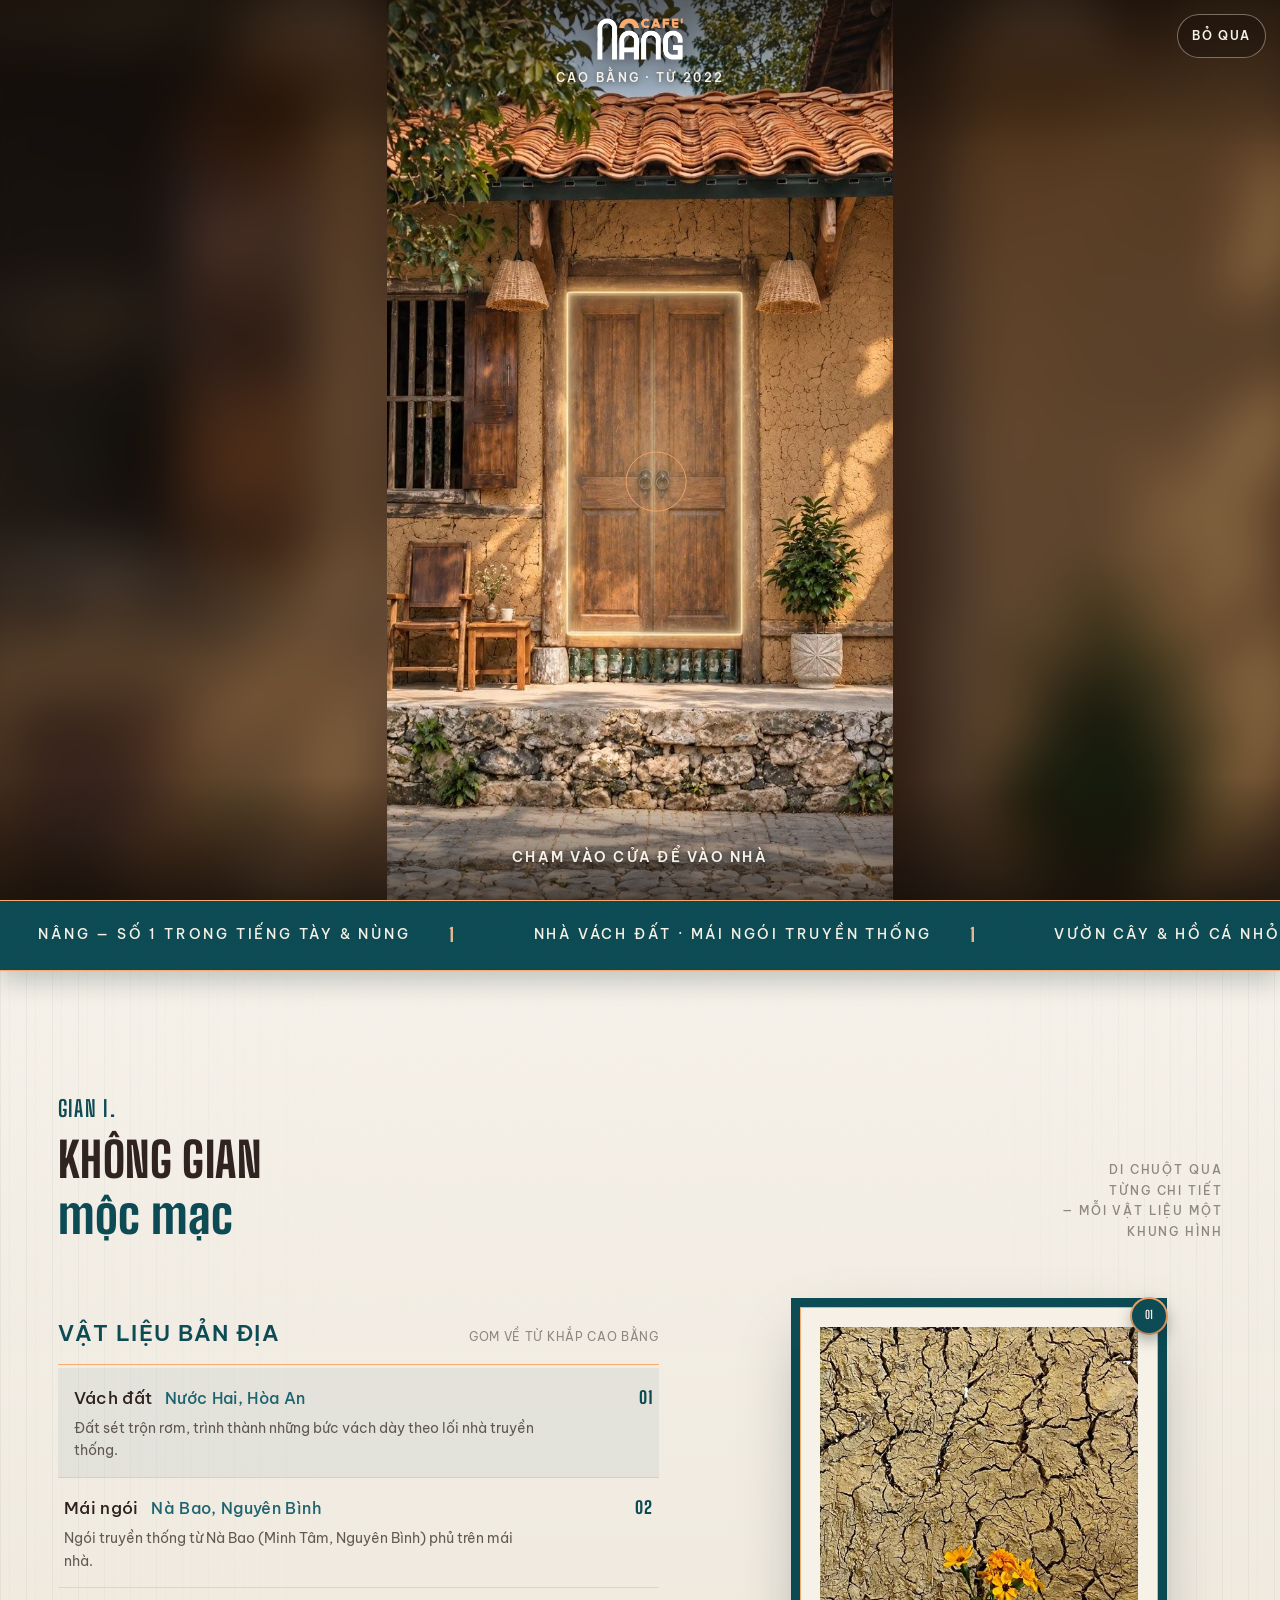
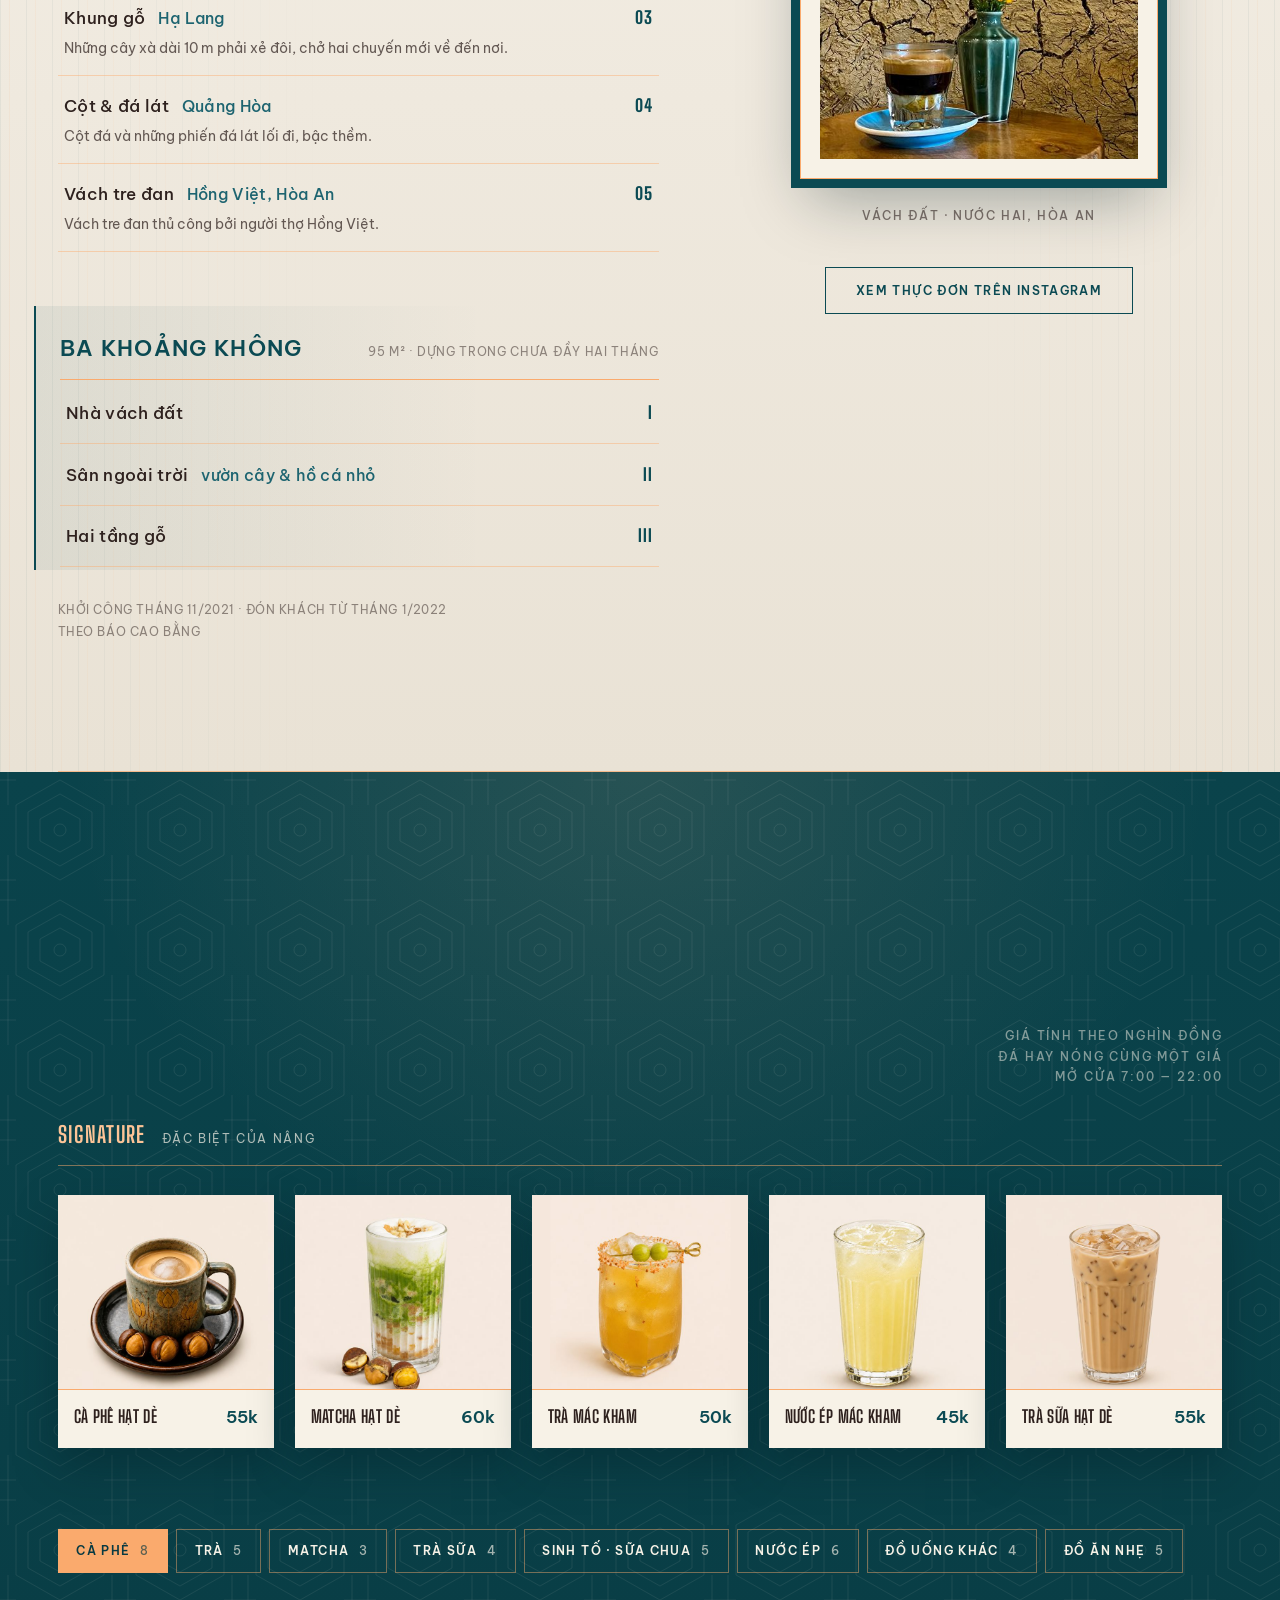
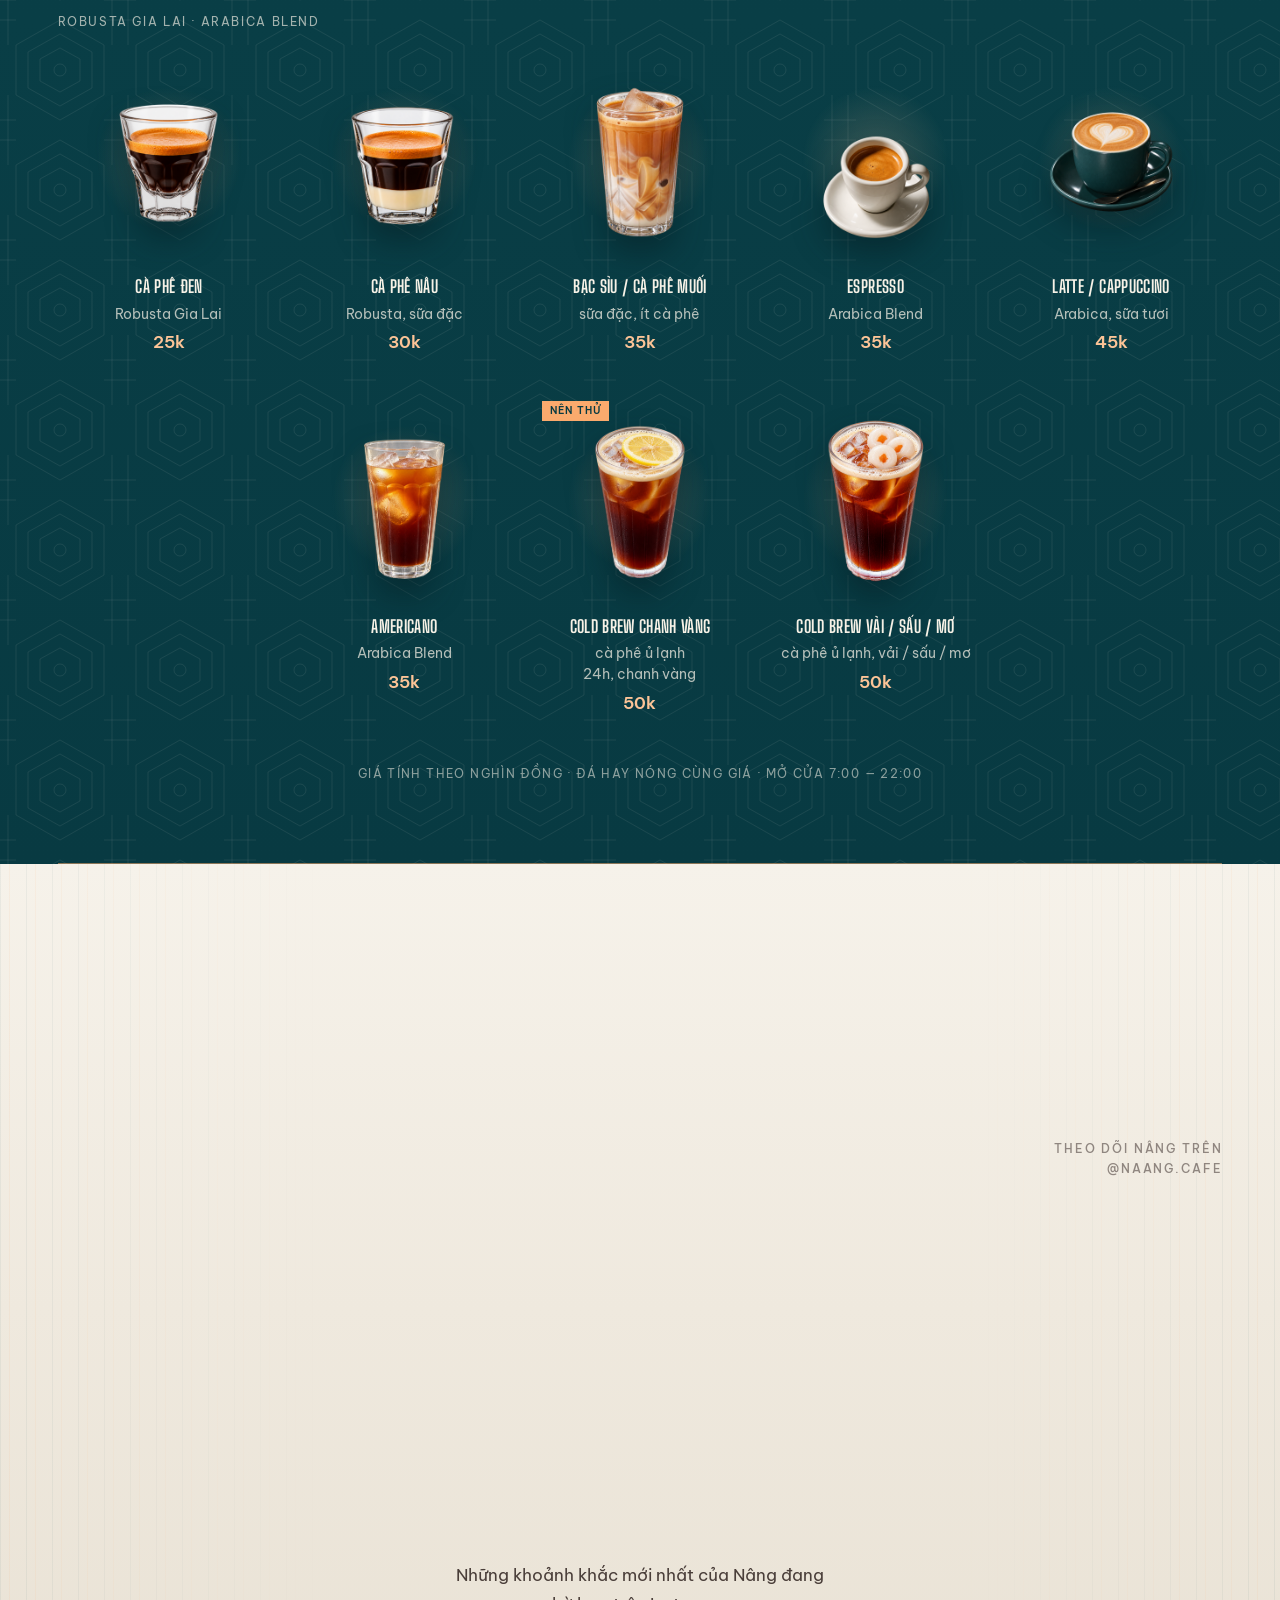
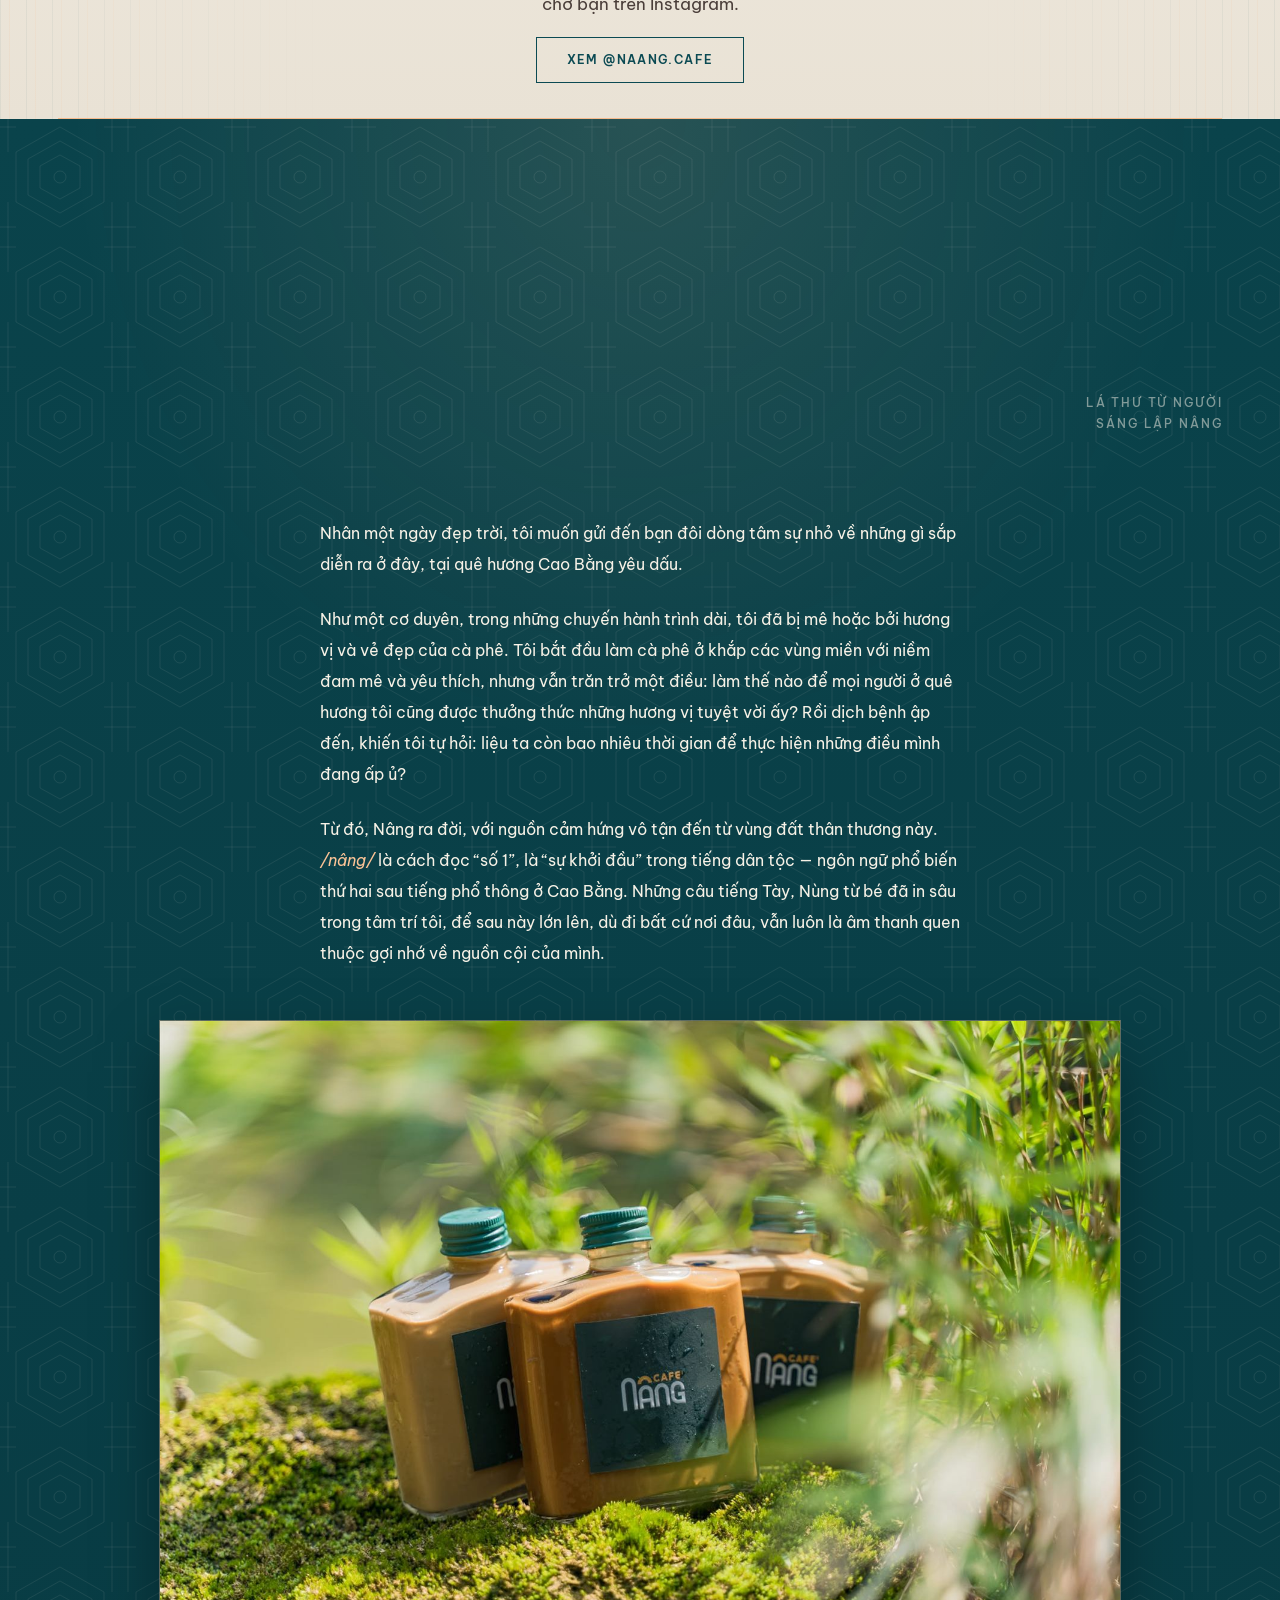
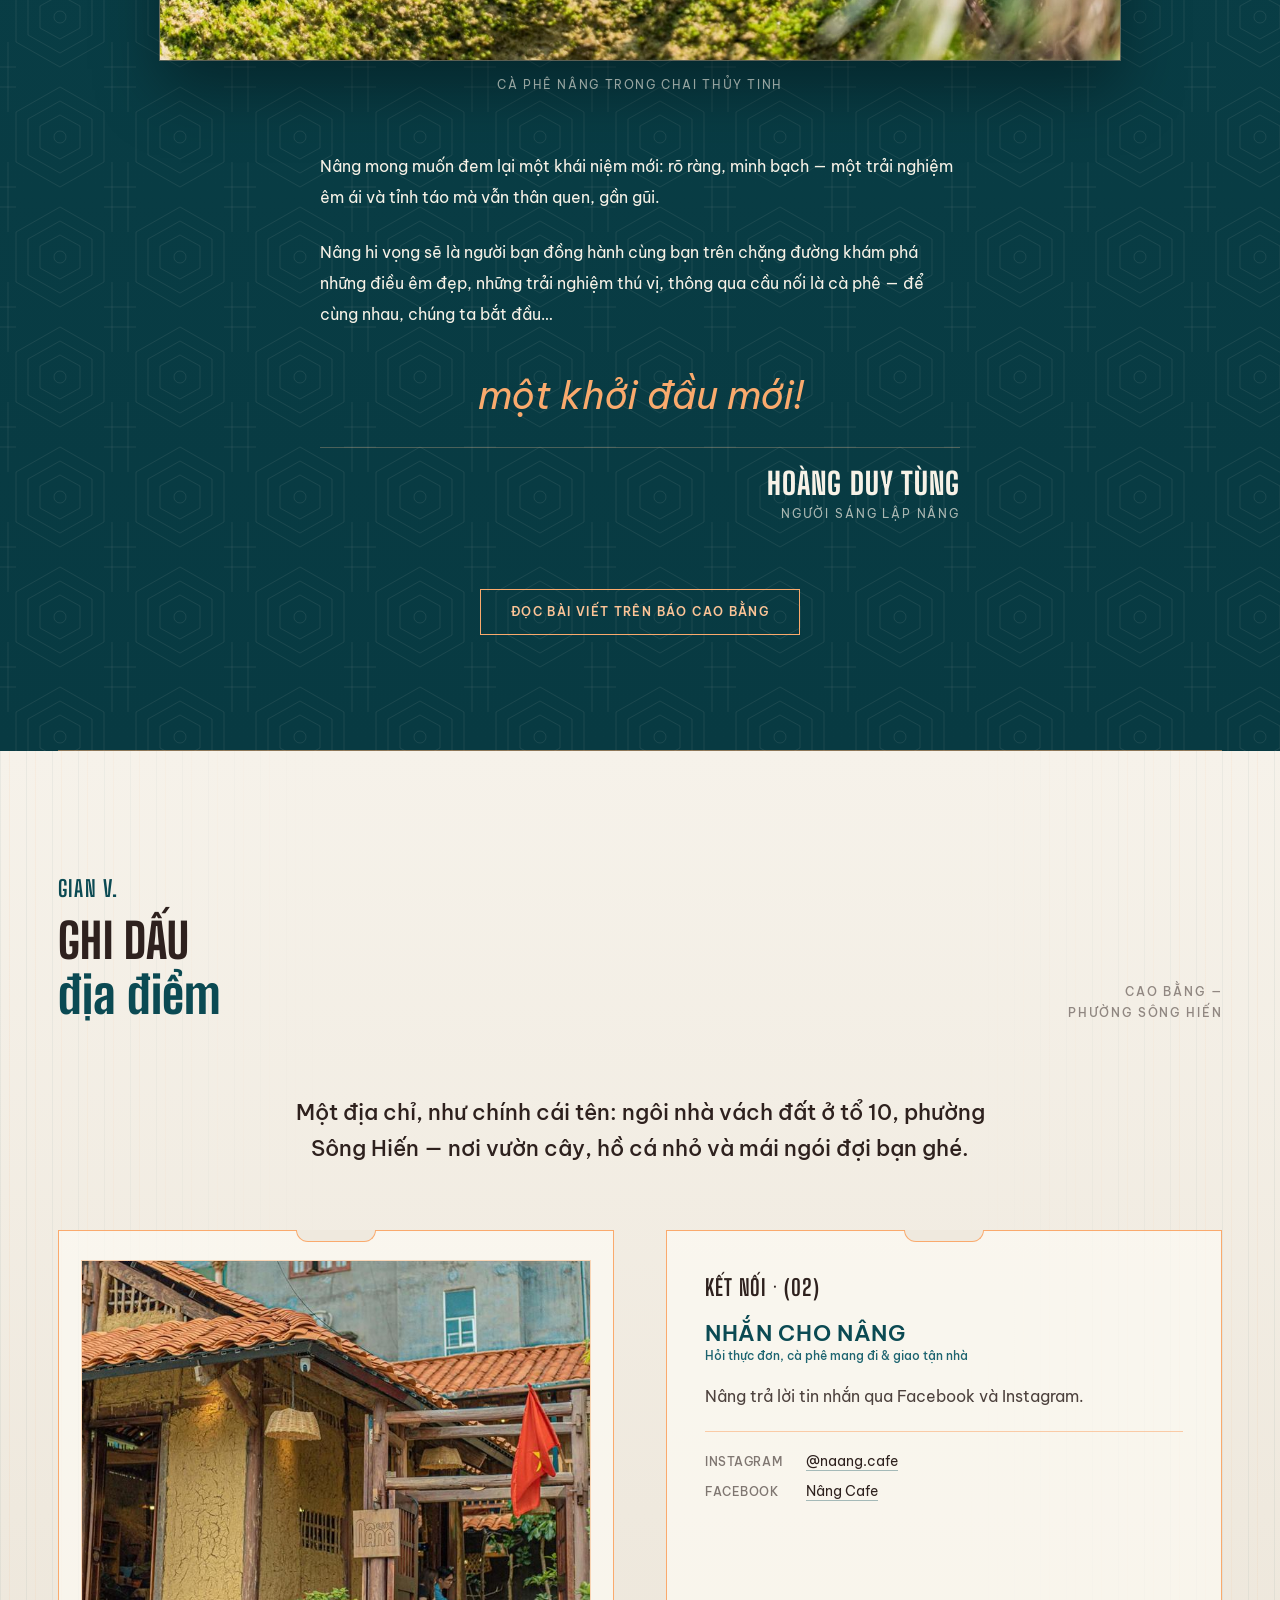
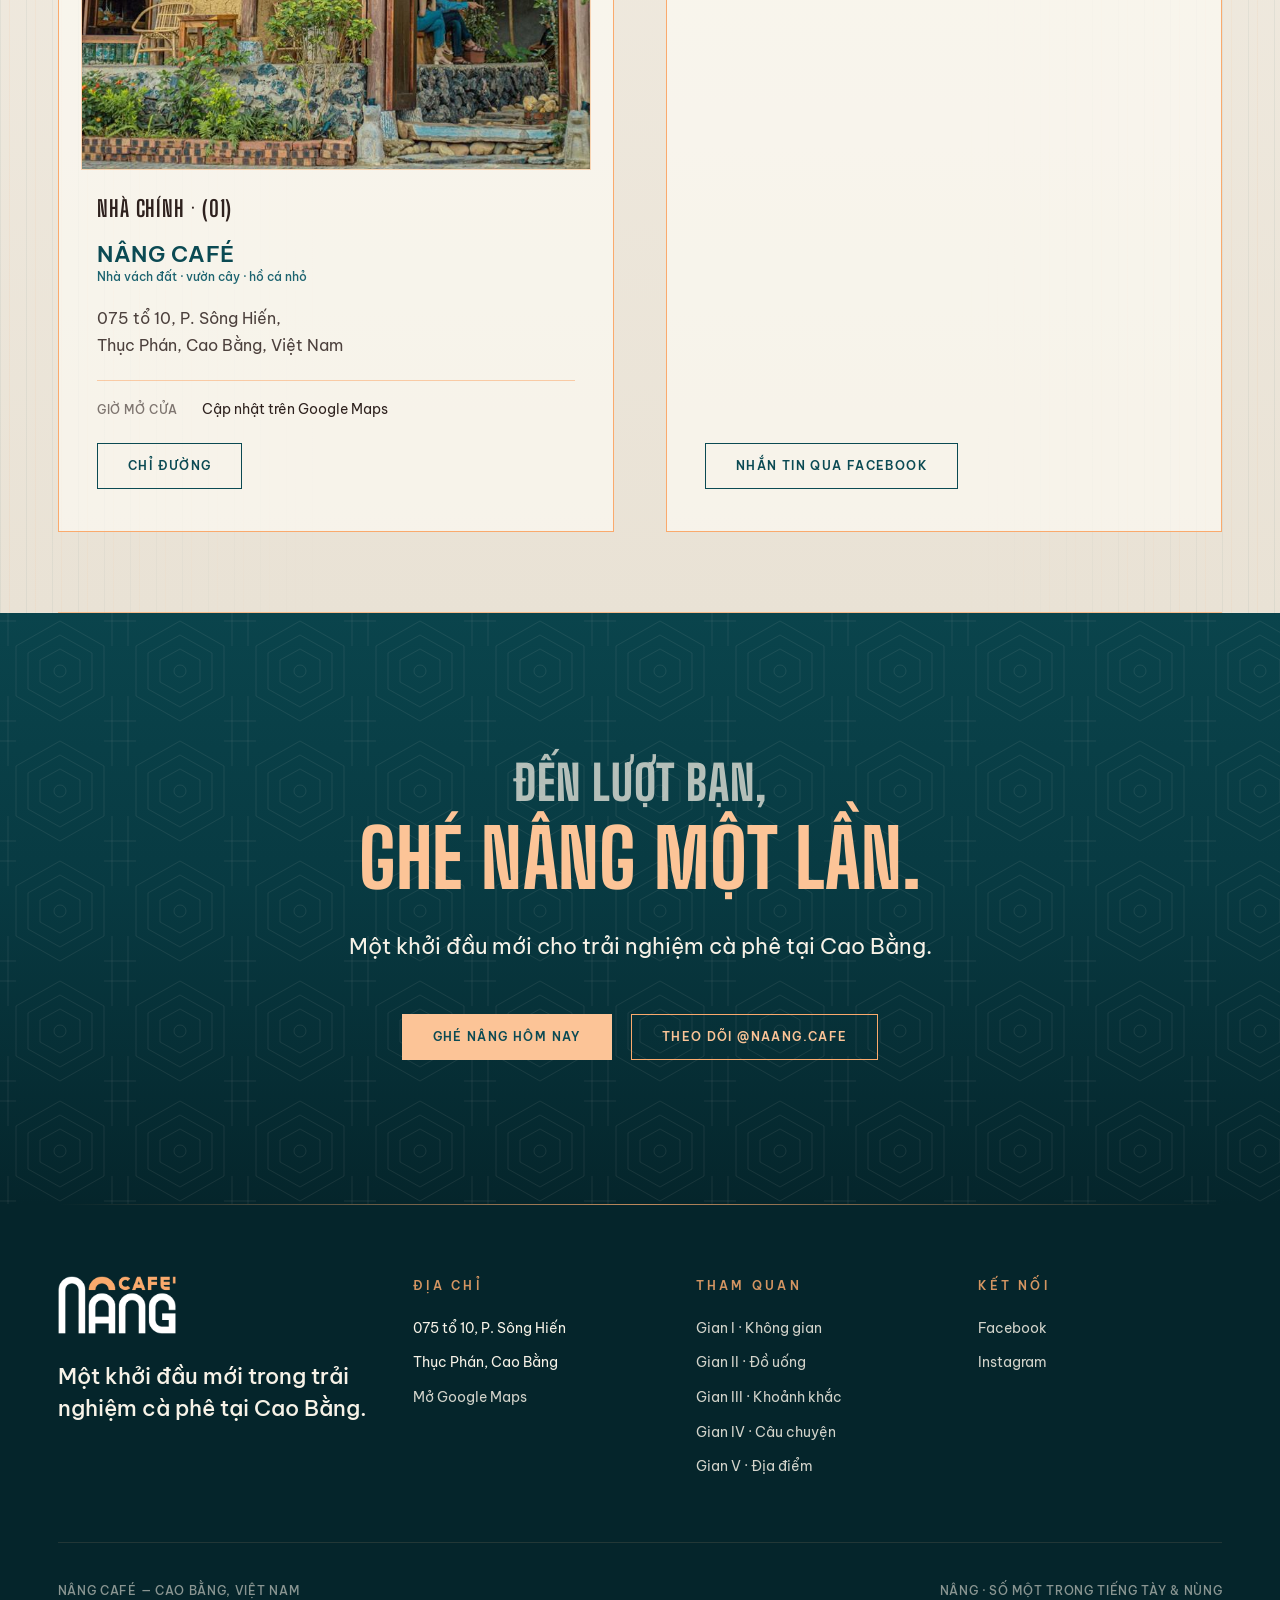
==== commit 2b342003: "Gian II: drinks menu (bản 15-9); door gate glow and longer opening - New Gian II · Đồ uống: Signatur" ====
--- a/index.html
+++ b/index.html
@@ -232,7 +232,7 @@
 .nav.scrolled .cta-cell .arr{background:var(--gold);color:var(--red)}
 .nav .cta-cell:hover .arr{transform:translateX(4px)}
 .nav .links-wrap{display:flex;align-items:stretch}
-@media(max-width:1080px){.nav .links-wrap{display:none}}
+@media(max-width:1280px){.nav .links-wrap{display:none}}
 @media(max-width:640px){.nav .lang{display:none}}
 .hero{
   position:relative;min-height:100vh;min-height:100svh;overflow:hidden;
@@ -748,6 +748,61 @@
 }
 
 /* ===== Nâng rebrand ===== */
+/* ===== Gian II · Đồ uống (menu 15-9): teal room between the cream rooms ===== */
+.drinks .room-head .note{max-width:none}
+.dk-kicker{display:flex;align-items:baseline;flex-wrap:wrap;gap:.4rem 1rem;border-bottom:1px solid rgba(250,170,109,.5);padding-bottom:.7rem;margin-bottom:1.8rem}
+.dk-kicker>span:first-child{font-family:var(--display);text-transform:uppercase;font-size:var(--fs-d3);letter-spacing:.06em;color:var(--gold-lt)}
+.dk-kicker-sub{font-family:var(--ui);font-size:var(--fs-label);letter-spacing:.14em;text-transform:uppercase;opacity:.7}
+.sig-row{list-style:none;margin:0;padding:0;display:grid;grid-template-columns:repeat(5,minmax(0,1fr));gap:clamp(.8rem,1.6vw,1.6rem)}
+.sig-card{background:var(--cream);color:var(--ink);box-shadow:0 18px 40px rgba(4,30,35,.35);transition:transform .5s cubic-bezier(.22,1,.36,1),box-shadow .5s}
+.sig-card:hover{transform:translateY(-6px);box-shadow:0 26px 50px rgba(4,30,35,.45)}
+.sig-shot{aspect-ratio:640/573;overflow:hidden}
+.sig-shot img{width:100%;height:100%;object-fit:cover;transform:scale(1.04);display:block}
+.sig-meta{display:flex;justify-content:space-between;align-items:baseline;gap:.6rem;padding:.85rem 1rem 1rem;border-top:1px solid var(--gold)}
+.sig-name{font-family:var(--display);text-transform:uppercase;font-size:var(--fs-lead);line-height:1.15;letter-spacing:.02em;text-wrap:balance}
+.sig-price{font-family:var(--ui);font-weight:600;color:var(--red);font-size:var(--fs-lead);white-space:nowrap}
+.dk-menu{margin-top:clamp(3.5rem,9vh,6rem)}
+.dk-tabs{display:flex;flex-wrap:wrap;gap:.5rem;margin-bottom:2.4rem}
+.dk-tab{font:600 var(--fs-label)/1 var(--ui);letter-spacing:.12em;text-transform:uppercase;color:var(--cream);background:transparent;
+  border:1px solid rgba(250,170,109,.45);padding:0 1.1rem;min-height:44px;display:inline-flex;align-items:center;gap:.6rem;cursor:pointer;white-space:nowrap;
+  transition:background .3s,border-color .3s,color .3s}
+.dk-tab:hover{background:rgba(247,242,231,.1);border-color:var(--gold)}
+.dk-tab[aria-selected="true"]{background:var(--gold);border-color:var(--gold);color:var(--red-dp)}
+.dk-tab:focus-visible{outline:2px solid var(--gold-lt);outline-offset:3px}
+.dk-count{font-weight:500;opacity:.65}
+.dk-panel-note{font-family:var(--ui);font-size:var(--fs-label);letter-spacing:.14em;text-transform:uppercase;opacity:.65;margin:0 0 1.6rem}
+.dk-panel:not([hidden]){animation:dkIn .5s ease both}
+@keyframes dkIn{from{opacity:0;transform:translateY(10px)}to{opacity:1;transform:none}}
+.dk-grid{list-style:none;margin:0;padding:0;display:flex;flex-wrap:wrap;justify-content:center;gap:2.8rem clamp(1rem,2.4vw,2.4rem)}
+.dk-grid>.dk-item{width:clamp(150px,16vw,220px)}
+.dk-item{display:flex;flex-direction:column;align-items:center;text-align:center;min-width:0}
+.dk-shot{position:relative;width:100%;aspect-ratio:1;margin-bottom:1rem;
+  background:radial-gradient(closest-side,rgba(252,196,151,.22),rgba(252,196,151,0) 72%)}
+.dk-shot img{position:absolute;left:50%;bottom:4%;transform:translateX(-50%);max-width:84%;max-height:90%;width:auto;height:auto;object-fit:contain;filter:drop-shadow(0 16px 16px rgba(2,22,26,.45));transition:transform .5s cubic-bezier(.22,1,.36,1)}
+.dk-item:hover .dk-shot img{transform:translateX(-50%) translateY(-6px) rotate(-2deg)}
+.dk-star{position:absolute;top:.3rem;left:.3rem;z-index:1;font:600 10px/1 var(--ui);letter-spacing:.12em;text-transform:uppercase;background:var(--gold);color:var(--red-dp);padding:.5em .75em}
+.dk-name{font-family:var(--display);text-transform:uppercase;font-size:var(--fs-lead);line-height:1.2;letter-spacing:.02em;text-wrap:balance}
+.dk-desc{font-size:var(--fs-sm);opacity:.72;margin-top:.35rem;line-height:1.5;text-wrap:balance}
+.dk-price{margin-top:.6rem;font:600 var(--fs-lead)/1 var(--ui);color:var(--gold-lt)}
+.dk-foot{margin-top:3.2rem;font-family:var(--ui);font-size:var(--fs-label);letter-spacing:.12em;text-transform:uppercase;opacity:.55;text-align:center;text-wrap:balance}
+@media(max-width:960px){
+  .sig-row{grid-template-columns:none;grid-auto-flow:column;grid-auto-columns:min(62%,260px);overflow-x:auto;scroll-snap-type:x mandatory;
+    margin:0 calc(-1 * var(--gutter));padding:0 var(--gutter) 1.2rem;scroll-padding-inline:var(--gutter);scrollbar-width:none}
+  .sig-row::-webkit-scrollbar{display:none}
+  .sig-card{scroll-snap-align:start}
+  .sig-card:hover{transform:none}
+  .dk-tabs{flex-wrap:nowrap;overflow-x:auto;margin:0 calc(-1 * var(--gutter)) 2rem;padding:0 var(--gutter) .4rem;scrollbar-width:none}
+  .dk-tabs::-webkit-scrollbar{display:none}
+  .dk-tab{flex:none}
+}
+@media(max-width:600px){
+  .dk-grid{display:grid;grid-template-columns:repeat(2,minmax(0,1fr));gap:2.2rem 1rem}
+  .dk-grid>.dk-item{width:auto}
+  .dk-name{font-size:var(--fs-sm)}
+  .dk-desc{font-size:.8rem}
+}
+@media (prefers-reduced-motion:reduce){.dk-panel:not([hidden]){animation:none}}
+
 /* ===== Door gate (replaces the ticket) ===== */
 html.arrive .gate{display:none}
 .gate{position:fixed;inset:0;z-index:10000;overflow:hidden;background:#120d09;color:var(--cream);
@@ -770,10 +825,27 @@
   box-shadow:inset 0 0 26px rgba(255,200,140,.35);animation:gateGlow 3.2s ease-in-out infinite;transition:opacity .35s}
 @keyframes gateGlow{0%,100%{opacity:.8}50%{opacity:1}}
 .gate.opening .gate-glow{opacity:0;animation:none}
+/* door edges: a hot rim of light around the two leaves, flickering like a lamp, sparkles twinkling on the edges */
+.gate-rim,.gate-sparks{position:absolute;left:35.7%;top:32.6%;width:34.3%;height:37.9%;pointer-events:none;transition:opacity .3s}
+.gate-rim{border-radius:2px;mix-blend-mode:screen;
+  box-shadow:0 0 0 1.5px rgba(255,226,170,.95),0 0 8px 2px rgba(255,200,120,.9),0 0 22px 5px rgba(255,168,84,.6),0 0 46px 10px rgba(255,140,60,.28),
+    inset 0 0 6px 1px rgba(255,230,180,.85),inset 0 0 18px 3px rgba(255,180,100,.45);
+  animation:gateFlicker 2.6s linear infinite}
+@keyframes gateFlicker{0%{opacity:.82}6%{opacity:1}8%{opacity:.62}10%{opacity:.98}24%{opacity:.88}31%{opacity:1}33%{opacity:.7}35%{opacity:.96}
+  52%{opacity:.84}58%{opacity:1}71%{opacity:.9}73%{opacity:.58}75%{opacity:1}88%{opacity:.86}100%{opacity:.82}}
+.gate-sparks{mix-blend-mode:screen}
+.spark{position:absolute;width:var(--s);aspect-ratio:1;opacity:0;transform:translate(-50%,-50%) scale(.2);
+  background:radial-gradient(circle,#fff 0 10%,rgba(255,226,170,.9) 20%,transparent 46%),
+    linear-gradient(90deg,transparent 46%,#fff6e4 50%,transparent 54%),linear-gradient(0deg,transparent 46%,#fff6e4 50%,transparent 54%);
+  -webkit-mask:radial-gradient(circle,#000 18%,transparent 70%);mask:radial-gradient(circle,#000 18%,transparent 70%);
+  animation:gateTwinkle var(--d) ease-in-out var(--dl) infinite}
+@keyframes gateTwinkle{0%,100%{opacity:0;transform:translate(-50%,-50%) scale(.2) rotate(0)}45%{opacity:1;transform:translate(-50%,-50%) scale(1) rotate(30deg)}60%{opacity:.9}}
+.gate.opening .gate-rim,.gate.opening .gate-sparks{opacity:0;animation:none}
+@media (prefers-reduced-motion:reduce){.gate-rim{animation:none}.gate-sparks{display:none}}
 .gate-seam{position:absolute;left:52.5%;top:33%;width:.5%;height:37%;transform:translateX(-50%);border-radius:2px;
   background:linear-gradient(180deg,transparent,rgba(255,186,110,.85) 18%,rgba(255,206,140,.95) 50%,rgba(255,186,110,.85) 82%,transparent);
   filter:blur(1.5px);mix-blend-mode:screen;animation:gateSeam 3.2s ease-in-out infinite}
-@keyframes gateSeam{0%,100%{opacity:.25}50%{opacity:.85}}
+@keyframes gateSeam{0%,100%{opacity:.55}50%{opacity:1}}
 .gate-ring{position:absolute;left:53.2%;top:53.5%;width:12%;aspect-ratio:1;transform:translate(-50%,-50%);border-radius:50%;
   border:1.5px solid rgba(250,170,109,.85);animation:gateRing 2.6s ease-out infinite;pointer-events:none}
 @keyframes gateRing{0%{opacity:.9;transform:translate(-50%,-50%) scale(.45)}100%{opacity:0;transform:translate(-50%,-50%) scale(1.25)}}
@@ -793,8 +865,8 @@
 .gate.opening .gate-seam,.gate.opening .gate-ring,.gate.opening .gate-hint,.gate.opening .gate-top,.gate.opening .gate-skip{opacity:0;animation:none;pointer-events:none}
 .gate.opening .gate-door{cursor:default}
 /* final move: keep walking into the dark doorway while the homepage comes up behind */
-.gate.walk-in .gate-stage{transition:transform .7s cubic-bezier(.5,0,.8,.4);transform:scale(3.2)}
-.gate.walk-in{transition:opacity .55s ease .12s,visibility 0s linear .7s}
+.gate.walk-in .gate-stage{transition:transform 1.1s cubic-bezier(.45,0,.75,.45);transform:scale(3.2)}
+.gate.walk-in{transition:opacity .8s ease .3s,visibility 0s linear 1.1s}
 @media (prefers-reduced-motion:reduce){.gate-seam,.gate-ring{animation:none}.gate.walk-in .gate-stage{transform:none}}
 
 .nav .brand-img{display:block;height:32px;width:auto;filter:drop-shadow(0 1px 4px rgba(0,0,0,.45))}
@@ -819,7 +891,7 @@
 #spaceList .mi{cursor:pointer}
 #spaceList .mi .pr{font-family:var(--display);font-weight:800;letter-spacing:.04em}
 #spaceList .mi.on{background:rgba(11,74,83,.06);padding-left:1rem}
-/* Gian II · auto-slider: continuous loop, faded edges, pause on hover/focus */
+/* Gian III · auto-slider: continuous loop, faded edges, pause on hover/focus */
 .ig-marquee{overflow:hidden;padding:6px 0;
   -webkit-mask:linear-gradient(90deg,transparent 0,#000 8%,#000 92%,transparent 100%);mask:linear-gradient(90deg,transparent 0,#000 8%,#000 92%,transparent 100%)}
 .ig-marquee .ig-rail{overflow:visible;scroll-snap-type:none;width:max-content;gap:14px;animation:igLoop var(--ig-dur,70s) linear infinite}
@@ -842,7 +914,7 @@
 .menu-stage .art-layer img{width:100%;height:100%;object-fit:cover;display:block}
 .menu-stage .frame{transition:aspect-ratio .5s ease}
 .stage-cap{margin-top:2.2rem;font-size:var(--fs-label);letter-spacing:.14em;text-transform:uppercase;font-weight:500;opacity:.6;text-align:center;max-width:32ch}
-/* Gian III · founder's letter (teal room between the cream rooms) */
+/* Gian IV · founder's letter (teal room between the cream rooms) */
 .gallery.letter{padding-bottom:12vh}
 .letter-body{max-width:40rem;margin:0 auto;font-size:clamp(1.02rem,1.25vw,1.12rem);line-height:1.9;color:var(--cream)}
 .letter-body p{margin:0 0 1.5em;text-wrap:pretty}
@@ -879,6 +951,8 @@
       <source src="media/nang/cua-nang-mo.mp4" type="video/mp4">
     </video>
     <span class="gate-glow" aria-hidden="true"></span>
+    <span class="gate-rim" aria-hidden="true"></span>
+    <span class="gate-sparks" id="gateSparks" aria-hidden="true"></span>
     <span class="gate-seam" aria-hidden="true"></span>
     <span class="gate-ring" aria-hidden="true"></span>
     <button class="gate-door" id="ticket" type="button" aria-label="Mở cửa, vào Nâng Café" data-od-id="gate-door"></button>
@@ -904,9 +978,10 @@
   <span class="cell spacer" style="border-right:none"></span>
   <nav class="links-wrap">
     <a class="cell" href="#space">Gian I · Không gian</a>
-    <a class="cell" href="#story">Gian II · Khoảnh khắc</a>
-    <a class="cell" href="#craft">Gian III · Câu chuyện</a>
-    <a class="cell" href="#locations">Gian IV · Địa điểm</a>
+    <a class="cell" href="#drinks">Gian II · Đồ uống</a>
+    <a class="cell" href="#story">Gian III · Khoảnh khắc</a>
+    <a class="cell" href="#craft">Gian IV · Câu chuyện</a>
+    <a class="cell" href="#locations">Gian V · Địa điểm</a>
   </nav>
   <a class="cell cta-cell" href="#locations" data-od-id="nav-cta">Ghé Nâng <span class="arr">→</span></a>
 </header>
@@ -1034,10 +1109,326 @@
   <div class="floor"></div>
 </section>
 
+<!-- DRINKS:START (generated by build-drinks.mjs from Menu 15-9) -->
+<section class="gallery drinks" id="drinks" data-od-id="section-drinks">
+  <div class="room-head">
+    <div class="left rv">
+      <div class="no">Gian II.</div>
+      <h2 data-od-id="drinks-title">Đồ uống<br><span class="serif-i">của Nâng</span></h2>
+    </div>
+    <div class="note rv d1">Giá tính theo nghìn đồng<br>Đá hay nóng cùng một giá<br>Mở cửa 7:00 — 22:00</div>
+  </div>
+
+  <div class="sig-wrap rv" data-od-id="drinks-signature">
+    <div class="dk-kicker"><span>Signature</span><span class="dk-kicker-sub">Đặc biệt của Nâng</span></div>
+    <ul class="sig-row">
+      <li class="sig-card" data-od-id="signature-ca-phe-hat-de">
+        <div class="sig-shot"><img src="media/menu/sig-ca-phe-hat-de.jpg" alt="Cà phê hạt dẻ" width="640" height="573" loading="lazy" decoding="async"></div>
+        <div class="sig-meta"><span class="sig-name">Cà phê hạt dẻ</span><span class="sig-price">55k</span></div>
+      </li>
+      <li class="sig-card" data-od-id="signature-matcha-hat-de">
+        <div class="sig-shot"><img src="media/menu/sig-matcha-hat-de.jpg" alt="Matcha hạt dẻ" width="640" height="573" loading="lazy" decoding="async"></div>
+        <div class="sig-meta"><span class="sig-name">Matcha hạt dẻ</span><span class="sig-price">60k</span></div>
+      </li>
+      <li class="sig-card" data-od-id="signature-tra-mac-kham">
+        <div class="sig-shot"><img src="media/menu/sig-tra-mac-kham.jpg" alt="Trà mác kham" width="640" height="573" loading="lazy" decoding="async"></div>
+        <div class="sig-meta"><span class="sig-name">Trà mác kham</span><span class="sig-price">50k</span></div>
+      </li>
+      <li class="sig-card" data-od-id="signature-nuoc-ep-mac-kham">
+        <div class="sig-shot"><img src="media/menu/sig-nuoc-ep-mac-kham.jpg" alt="Nước ép mác kham" width="640" height="573" loading="lazy" decoding="async"></div>
+        <div class="sig-meta"><span class="sig-name">Nước ép mác kham</span><span class="sig-price">45k</span></div>
+      </li>
+      <li class="sig-card" data-od-id="signature-tra-sua-hat-de">
+        <div class="sig-shot"><img src="media/menu/sig-tra-sua-hat-de.jpg" alt="Trà sữa hạt dẻ" width="640" height="573" loading="lazy" decoding="async"></div>
+        <div class="sig-meta"><span class="sig-name">Trà sữa hạt dẻ</span><span class="sig-price">55k</span></div>
+      </li>
+    </ul>
+  </div>
+
+  <div class="dk-menu rv" data-od-id="drinks-menu">
+    <div class="dk-tabs" role="tablist" aria-label="Nhóm đồ uống">
+      <button class="dk-tab" role="tab" type="button" id="dk-tab-ca-phe" aria-controls="dk-panel-ca-phe" aria-selected="true" tabindex="0" data-od-id="drinks-tab-ca-phe">Cà phê<span class="dk-count">8</span></button>
+      <button class="dk-tab" role="tab" type="button" id="dk-tab-tra" aria-controls="dk-panel-tra" aria-selected="false" tabindex="-1" data-od-id="drinks-tab-tra">Trà<span class="dk-count">5</span></button>
+      <button class="dk-tab" role="tab" type="button" id="dk-tab-matcha" aria-controls="dk-panel-matcha" aria-selected="false" tabindex="-1" data-od-id="drinks-tab-matcha">Matcha<span class="dk-count">3</span></button>
+      <button class="dk-tab" role="tab" type="button" id="dk-tab-tra-sua" aria-controls="dk-panel-tra-sua" aria-selected="false" tabindex="-1" data-od-id="drinks-tab-tra-sua">Trà sữa<span class="dk-count">4</span></button>
+      <button class="dk-tab" role="tab" type="button" id="dk-tab-sinh-to" aria-controls="dk-panel-sinh-to" aria-selected="false" tabindex="-1" data-od-id="drinks-tab-sinh-to">Sinh tố · Sữa chua<span class="dk-count">5</span></button>
+      <button class="dk-tab" role="tab" type="button" id="dk-tab-nuoc-ep" aria-controls="dk-panel-nuoc-ep" aria-selected="false" tabindex="-1" data-od-id="drinks-tab-nuoc-ep">Nước ép<span class="dk-count">6</span></button>
+      <button class="dk-tab" role="tab" type="button" id="dk-tab-khac" aria-controls="dk-panel-khac" aria-selected="false" tabindex="-1" data-od-id="drinks-tab-khac">Đồ uống khác<span class="dk-count">4</span></button>
+      <button class="dk-tab" role="tab" type="button" id="dk-tab-an-nhe" aria-controls="dk-panel-an-nhe" aria-selected="false" tabindex="-1" data-od-id="drinks-tab-an-nhe">Đồ ăn nhẹ<span class="dk-count">5</span></button>
+    </div>
+    <div class="dk-panel" role="tabpanel" id="dk-panel-ca-phe" aria-labelledby="dk-tab-ca-phe">
+      <p class="dk-panel-note">Robusta Gia Lai · Arabica Blend</p>
+      <ul class="dk-grid">
+        <li class="dk-item" data-od-id="drink-ca-phe-den">
+          <div class="dk-shot"><img src="media/menu/ca-phe-den.png" alt="Cà phê đen" width="328" height="420" loading="lazy" decoding="async"></div>
+          <div class="dk-name">Cà phê đen</div>
+          <div class="dk-desc">Robusta Gia Lai</div>
+          <div class="dk-price">25k</div>
+        </li>
+        <li class="dk-item" data-od-id="drink-ca-phe-nau">
+          <div class="dk-shot"><img src="media/menu/ca-phe-nau.png" alt="Cà phê nâu" width="328" height="420" loading="lazy" decoding="async"></div>
+          <div class="dk-name">Cà phê nâu</div>
+          <div class="dk-desc">Robusta, sữa đặc</div>
+          <div class="dk-price">30k</div>
+        </li>
+        <li class="dk-item" data-od-id="drink-bac-siu-ca-phe-muoi">
+          <div class="dk-shot"><img src="media/menu/bac-siu.png" alt="Bạc sỉu / Cà phê muối" width="324" height="420" loading="lazy" decoding="async"></div>
+          <div class="dk-name">Bạc sỉu / Cà phê muối</div>
+          <div class="dk-desc">sữa đặc, ít cà phê</div>
+          <div class="dk-price">35k</div>
+        </li>
+        <li class="dk-item" data-od-id="drink-espresso">
+          <div class="dk-shot"><img src="media/menu/espresso.png" alt="Espresso" width="328" height="420" loading="lazy" decoding="async"></div>
+          <div class="dk-name">Espresso</div>
+          <div class="dk-desc">Arabica Blend</div>
+          <div class="dk-price">35k</div>
+        </li>
+        <li class="dk-item" data-od-id="drink-latte-cappuccino">
+          <div class="dk-shot"><img src="media/menu/latte-cappu.png" alt="Latte / Cappuccino" width="280" height="420" loading="lazy" decoding="async"></div>
+          <div class="dk-name">Latte / Cappuccino</div>
+          <div class="dk-desc">Arabica, sữa tươi</div>
+          <div class="dk-price">45k</div>
+        </li>
+        <li class="dk-item" data-od-id="drink-americano">
+          <div class="dk-shot"><img src="media/menu/americano.png" alt="Americano" width="315" height="420" loading="lazy" decoding="async"></div>
+          <div class="dk-name">Americano</div>
+          <div class="dk-desc">Arabica Blend</div>
+          <div class="dk-price">35k</div>
+        </li>
+        <li class="dk-item" data-od-id="drink-cold-brew-chanh-vang">
+          <div class="dk-shot"><span class="dk-star">Nên thử</span><img src="media/menu/coldbrew-chanh-vang.png" alt="Cold Brew chanh vàng" width="315" height="420" loading="lazy" decoding="async"></div>
+          <div class="dk-name">Cold Brew chanh vàng</div>
+          <div class="dk-desc">cà phê ủ lạnh 24h, chanh vàng</div>
+          <div class="dk-price">50k</div>
+        </li>
+        <li class="dk-item" data-od-id="drink-cold-brew-vai-sau-mo">
+          <div class="dk-shot"><img src="media/menu/coldbrew-vai.png" alt="Cold Brew vải / sấu / mơ" width="315" height="420" loading="lazy" decoding="async"></div>
+          <div class="dk-name">Cold Brew vải / sấu / mơ</div>
+          <div class="dk-desc">cà phê ủ lạnh, vải / sấu / mơ</div>
+          <div class="dk-price">50k</div>
+        </li>
+      </ul>
+    </div>
+    <div class="dk-panel" role="tabpanel" id="dk-panel-tra" aria-labelledby="dk-tab-tra" hidden>
+      <ul class="dk-grid">
+        <li class="dk-item" data-od-id="drink-tra-mo-muoi-o-mai">
+          <div class="dk-shot"><span class="dk-star">Nên thử</span><img src="media/menu/tra-mo-muoi-glass.png" alt="Trà mơ muối ô mai" width="420" height="420" loading="lazy" decoding="async"></div>
+          <div class="dk-name">Trà mơ muối ô mai</div>
+          <div class="dk-desc">trà shan tuyết, mơ muối</div>
+          <div class="dk-price">45k</div>
+        </li>
+        <li class="dk-item" data-od-id="drink-tra-vai-man-tam-hoa">
+          <div class="dk-shot"><span class="dk-star">Nên thử</span><img src="media/menu/tra-vai-man-tam-hoa-glass.png" alt="Trà vải mận tam hoa" width="420" height="420" loading="lazy" decoding="async"></div>
+          <div class="dk-name">Trà vải mận tam hoa</div>
+          <div class="dk-desc">trà xanh, vải, mận</div>
+          <div class="dk-price">45k</div>
+        </li>
+        <li class="dk-item" data-od-id="drink-tra-dao-atiso">
+          <div class="dk-shot"><img src="media/menu/tra-dao-atiso-glass.png" alt="Trà đào atisô" width="420" height="420" loading="lazy" decoding="async"></div>
+          <div class="dk-name">Trà đào atisô</div>
+          <div class="dk-desc">trà đào, atisô</div>
+          <div class="dk-price">45k</div>
+        </li>
+        <li class="dk-item" data-od-id="drink-tra-dao-cam-xa">
+          <div class="dk-shot"><img src="media/menu/tra-dao-cam-xa-glass.png" alt="Trà đào cam xả" width="420" height="420" loading="lazy" decoding="async"></div>
+          <div class="dk-name">Trà đào cam xả</div>
+          <div class="dk-desc">trà đào, cam, xả</div>
+          <div class="dk-price">45k</div>
+        </li>
+        <li class="dk-item" data-od-id="drink-tra-oi-hong">
+          <div class="dk-shot"><img src="media/menu/tra-oi-hong-glass.png" alt="Trà ổi hồng" width="420" height="420" loading="lazy" decoding="async"></div>
+          <div class="dk-name">Trà ổi hồng</div>
+          <div class="dk-desc">trà xanh, ổi hồng</div>
+          <div class="dk-price">45k</div>
+        </li>
+      </ul>
+    </div>
+    <div class="dk-panel" role="tabpanel" id="dk-panel-matcha" aria-labelledby="dk-tab-matcha" hidden>
+      <ul class="dk-grid">
+        <li class="dk-item" data-od-id="drink-matcha-dua-xiem">
+          <div class="dk-shot"><img src="media/menu/matcha-coco.png" alt="Matcha dừa xiêm" width="420" height="420" loading="lazy" decoding="async"></div>
+          <div class="dk-name">Matcha dừa xiêm</div>
+          <div class="dk-desc">matcha Nhật, nước cốt dừa</div>
+          <div class="dk-price">55k</div>
+        </li>
+        <li class="dk-item" data-od-id="drink-matcha-cold-whisk-yen-mach">
+          <div class="dk-shot"><span class="dk-star">Nên thử</span><img src="media/menu/matcha-coldwisk.png" alt="Matcha cold whisk yến mạch" width="420" height="420" loading="lazy" decoding="async"></div>
+          <div class="dk-name">Matcha cold whisk yến mạch</div>
+          <div class="dk-desc">matcha Nhật, đánh lạnh</div>
+          <div class="dk-price">55k</div>
+        </li>
+        <li class="dk-item" data-od-id="drink-matcha-latte">
+          <div class="dk-shot"><img src="media/menu/matcha-latte-new.png" alt="Matcha latte" width="420" height="420" loading="lazy" decoding="async"></div>
+          <div class="dk-name">Matcha latte</div>
+          <div class="dk-desc">matcha Nhật, sữa tươi</div>
+          <div class="dk-price">50k</div>
+        </li>
+      </ul>
+    </div>
+    <div class="dk-panel" role="tabpanel" id="dk-panel-tra-sua" aria-labelledby="dk-tab-tra-sua" hidden>
+      <ul class="dk-grid">
+        <li class="dk-item" data-od-id="drink-tra-sua-hat-de">
+          <div class="dk-shot"><img src="media/menu/tra-sua-hat-de.png" alt="Trà sữa hạt dẻ" width="420" height="420" loading="lazy" decoding="async"></div>
+          <div class="dk-name">Trà sữa hạt dẻ</div>
+          <div class="dk-desc">hồng trà, hạt dẻ</div>
+          <div class="dk-price">50k</div>
+        </li>
+        <li class="dk-item" data-od-id="drink-o-long-hanh-nhan">
+          <div class="dk-shot"><img src="media/menu/o-long-sua.png" alt="Ô long hạnh nhân" width="420" height="420" loading="lazy" decoding="async"></div>
+          <div class="dk-name">Ô long hạnh nhân</div>
+          <div class="dk-desc">trà ô long, sữa hạnh nhân</div>
+          <div class="dk-price">50k</div>
+        </li>
+        <li class="dk-item" data-od-id="drink-hong-tra-thach-den">
+          <div class="dk-shot"><img src="media/menu/hong-tra-thach-den.png" alt="Hồng trà thạch đen" width="420" height="420" loading="lazy" decoding="async"></div>
+          <div class="dk-name">Hồng trà thạch đen</div>
+          <div class="dk-desc">hồng trà, thạch đen</div>
+          <div class="dk-price">50k</div>
+        </li>
+        <li class="dk-item" data-od-id="drink-tra-sua-ca-phe">
+          <div class="dk-shot"><img src="media/menu/tra-sua-ca-phe.png" alt="Trà sữa cà phê" width="420" height="420" loading="lazy" decoding="async"></div>
+          <div class="dk-name">Trà sữa cà phê</div>
+          <div class="dk-desc">hồng trà, cà phê, sữa</div>
+          <div class="dk-price">50k</div>
+        </li>
+      </ul>
+    </div>
+    <div class="dk-panel" role="tabpanel" id="dk-panel-sinh-to" aria-labelledby="dk-tab-sinh-to" hidden>
+      <ul class="dk-grid">
+        <li class="dk-item" data-od-id="drink-sen-com-cot-dua">
+          <div class="dk-shot"><img src="media/menu/sen-com-cot-dua.png" alt="Sen cốm cốt dừa" width="280" height="420" loading="lazy" decoding="async"></div>
+          <div class="dk-name">Sen cốm cốt dừa</div>
+          <div class="dk-desc">hạt sen, cốm, nước cốt dừa</div>
+          <div class="dk-price">55k</div>
+        </li>
+        <li class="dk-item" data-od-id="drink-chanh-tuyet">
+          <div class="dk-shot"><img src="media/menu/chanh-tuyet.png" alt="Chanh tuyết" width="280" height="420" loading="lazy" decoding="async"></div>
+          <div class="dk-name">Chanh tuyết</div>
+          <div class="dk-desc">chanh tươi, đá xay</div>
+          <div class="dk-price">50k</div>
+        </li>
+        <li class="dk-item" data-od-id="drink-sinh-to-xoai">
+          <div class="dk-shot"><img src="media/menu/sinh-to-xoai-glass.png" alt="Sinh tố xoài" width="280" height="420" loading="lazy" decoding="async"></div>
+          <div class="dk-name">Sinh tố xoài</div>
+          <div class="dk-desc">xoài tươi, sữa</div>
+          <div class="dk-price">45k</div>
+        </li>
+        <li class="dk-item" data-od-id="drink-sinh-to-mang-cau">
+          <div class="dk-shot"><img src="media/menu/mang-cau-glass.png" alt="Sinh tố mãng cầu" width="280" height="420" loading="lazy" decoding="async"></div>
+          <div class="dk-name">Sinh tố mãng cầu</div>
+          <div class="dk-desc">mãng cầu tươi, sữa</div>
+          <div class="dk-price">50k</div>
+        </li>
+        <li class="dk-item" data-od-id="drink-sua-chua-chanh-leo">
+          <div class="dk-shot"><img src="media/menu/sua-chua-chanh-leo-glass.png" alt="Sữa chua chanh leo" width="280" height="420" loading="lazy" decoding="async"></div>
+          <div class="dk-name">Sữa chua chanh leo</div>
+          <div class="dk-desc">sữa chua, chanh leo, hạt đác</div>
+          <div class="dk-price">50k</div>
+        </li>
+      </ul>
+    </div>
+    <div class="dk-panel" role="tabpanel" id="dk-panel-nuoc-ep" aria-labelledby="dk-tab-nuoc-ep" hidden>
+      <ul class="dk-grid">
+        <li class="dk-item" data-od-id="drink-dua-hau">
+          <div class="dk-shot"><img src="media/menu/dua-hau-glass.png" alt="Dưa hấu" width="280" height="420" loading="lazy" decoding="async"></div>
+          <div class="dk-name">Dưa hấu</div>
+          <div class="dk-price">40k</div>
+        </li>
+        <li class="dk-item" data-od-id="drink-luu">
+          <div class="dk-shot"><img src="media/menu/nuoc-ep-luu-glass.png" alt="Lựu" width="315" height="420" loading="lazy" decoding="async"></div>
+          <div class="dk-name">Lựu</div>
+          <div class="dk-price">50k</div>
+        </li>
+        <li class="dk-item" data-od-id="drink-cam-tao">
+          <div class="dk-shot"><img src="media/menu/nuoc-ep-tao-glass.png" alt="Cam / Táo" width="280" height="420" loading="lazy" decoding="async"></div>
+          <div class="dk-name">Cam / Táo</div>
+          <div class="dk-price">45k</div>
+        </li>
+        <li class="dk-item" data-od-id="drink-chanh-day">
+          <div class="dk-shot"><img src="media/menu/chanh-day-glass.png" alt="Chanh dây" width="280" height="420" loading="lazy" decoding="async"></div>
+          <div class="dk-name">Chanh dây</div>
+          <div class="dk-price">40k</div>
+        </li>
+        <li class="dk-item" data-od-id="drink-chanh-tuoi">
+          <div class="dk-shot"><img src="media/menu/chanh-tuoi-glass.png" alt="Chanh tươi" width="280" height="420" loading="lazy" decoding="async"></div>
+          <div class="dk-name">Chanh tươi</div>
+          <div class="dk-price">30k</div>
+        </li>
+        <li class="dk-item" data-od-id="drink-dua-xiem">
+          <div class="dk-shot"><img src="media/menu/dua-xiem.png" alt="Dừa xiêm" width="420" height="420" loading="lazy" decoding="async"></div>
+          <div class="dk-name">Dừa xiêm</div>
+          <div class="dk-price">35k</div>
+        </li>
+      </ul>
+    </div>
+    <div class="dk-panel" role="tabpanel" id="dk-panel-khac" aria-labelledby="dk-tab-khac" hidden>
+      <ul class="dk-grid">
+        <li class="dk-item" data-od-id="drink-sua-tuoi-tran-chau">
+          <div class="dk-shot"><img src="media/menu/sua-tuoi-tran-chau.png" alt="Sữa tươi trân châu" width="280" height="420" loading="lazy" decoding="async"></div>
+          <div class="dk-name">Sữa tươi trân châu</div>
+          <div class="dk-desc">đường đen, trân châu</div>
+          <div class="dk-price">45k</div>
+        </li>
+        <li class="dk-item" data-od-id="drink-cacao">
+          <div class="dk-shot"><img src="media/menu/cacao-nong.png" alt="Cacao" width="315" height="420" loading="lazy" decoding="async"></div>
+          <div class="dk-name">Cacao</div>
+          <div class="dk-desc">cacao nguyên chất</div>
+          <div class="dk-price">45k</div>
+        </li>
+        <li class="dk-item" data-od-id="drink-tra-gung-mat-ong">
+          <div class="dk-shot"><img src="media/menu/tra-gung-mat-ong.png" alt="Trà gừng mật ong" width="395" height="420" loading="lazy" decoding="async"></div>
+          <div class="dk-name">Trà gừng mật ong</div>
+          <div class="dk-desc">gừng tươi, mật ong</div>
+          <div class="dk-price">35k</div>
+        </li>
+        <li class="dk-item" data-od-id="drink-tra-hoa-cuc-tao-do">
+          <div class="dk-shot"><img src="media/menu/tra-hoa-cuc-tao-do.png" alt="Trà hoa cúc táo đỏ" width="395" height="420" loading="lazy" decoding="async"></div>
+          <div class="dk-name">Trà hoa cúc táo đỏ</div>
+          <div class="dk-desc">hoa cúc, táo đỏ, kỷ tử</div>
+          <div class="dk-price">40k</div>
+        </li>
+      </ul>
+    </div>
+    <div class="dk-panel" role="tabpanel" id="dk-panel-an-nhe" aria-labelledby="dk-tab-an-nhe" hidden>
+      <ul class="dk-grid">
+        <li class="dk-item" data-od-id="drink-huong-duong">
+          <div class="dk-shot"><img src="media/menu/huong-duong.png" alt="Hướng dương" width="409" height="420" loading="lazy" decoding="async"></div>
+          <div class="dk-name">Hướng dương</div>
+          <div class="dk-price">15k</div>
+        </li>
+        <li class="dk-item" data-od-id="drink-kho-bo-kho-ga">
+          <div class="dk-shot"><img src="media/menu/kho-bo.png" alt="Khô bò · khô gà" width="280" height="420" loading="lazy" decoding="async"></div>
+          <div class="dk-name">Khô bò · khô gà</div>
+          <div class="dk-price">20k</div>
+        </li>
+        <li class="dk-item" data-od-id="drink-bim-bim">
+          <div class="dk-shot"><img src="media/menu/bim-bim.png" alt="Bim bim" width="420" height="420" loading="lazy" decoding="async"></div>
+          <div class="dk-name">Bim bim</div>
+          <div class="dk-price">10k</div>
+        </li>
+        <li class="dk-item" data-od-id="drink-banh-chuoi">
+          <div class="dk-shot"><img src="media/menu/banh-chuoi.png" alt="Bánh chuối" width="415" height="420" loading="lazy" decoding="async"></div>
+          <div class="dk-name">Bánh chuối</div>
+          <div class="dk-price">40k</div>
+        </li>
+        <li class="dk-item" data-od-id="drink-croissant">
+          <div class="dk-shot"><img src="media/menu/croissant.png" alt="Croissant" width="420" height="420" loading="lazy" decoding="async"></div>
+          <div class="dk-name">Croissant</div>
+          <div class="dk-price">35k</div>
+        </li>
+      </ul>
+    </div>
+    <p class="dk-foot">Giá tính theo nghìn đồng · đá hay nóng cùng giá · mở cửa 7:00 — 22:00</p>
+  </div>
+
+  <div class="floor"></div>
+</section>
+<!-- DRINKS:END -->
+
 <section class="gallery cube" id="story" data-od-id="section-moments">
   <div class="room-head">
     <div class="left rv">
-      <div class="no">Gian II.</div>
+      <div class="no">Gian III.</div>
       <h2>Khoảnh khắc<br><span class="serif-i">lên đèn</span></h2>
     </div>
     <div class="note rv d1">Theo dõi Nâng trên<br>@naang.cafe</div>
@@ -1068,7 +1459,7 @@
 <section class="gallery letter" id="craft" data-od-id="section-story">
   <div class="room-head">
     <div class="left rv">
-      <div class="no">Gian III.</div>
+      <div class="no">Gian IV.</div>
       <h2>Lắng nghe<br><span class="serif-i">câu chuyện</span></h2>
     </div>
     <div class="note rv d1">Lá thư từ người<br>sáng lập Nâng</div>
@@ -1103,7 +1494,7 @@
 <section class="gallery cube" id="locations" data-od-id="section-location">
   <div class="room-head">
     <div class="left rv">
-      <div class="no">Gian IV.</div>
+      <div class="no">Gian V.</div>
       <h2>Ghi dấu<br><span class="serif-i">địa điểm</span></h2>
     </div>
     <div class="note rv d1">Cao Bằng —<br>phường Sông Hiến</div>
@@ -1169,9 +1560,10 @@
       <h4>Tham quan</h4>
       <ul>
         <li><a href="#space">Gian I · Không gian</a></li>
-        <li><a href="#story">Gian II · Khoảnh khắc</a></li>
-        <li><a href="#craft">Gian III · Câu chuyện</a></li>
-        <li><a href="#locations">Gian IV · Địa điểm</a></li>
+        <li><a href="#drinks">Gian II · Đồ uống</a></li>
+        <li><a href="#story">Gian III · Khoảnh khắc</a></li>
+        <li><a href="#craft">Gian IV · Câu chuyện</a></li>
+        <li><a href="#locations">Gian V · Địa điểm</a></li>
       </ul>
     </div>
     <div>
@@ -1470,13 +1862,22 @@
   // ---- Door gate (GATE_PEEK_V2): tap -> doors part, the homepage shows through the gap -> walk in ----
   (function gate(){
     const v = document.getElementById('gateVideo');
-    const OPEN_AT = 3.0, CUT_AT = 4.85, RATE = 1.6;   // only the door-opening part of the clip, played fast
+    const OPEN_AT = 3.0, CUT_AT = 4.85, RATE = 0.85;   // only the door-opening part of the clip, played fast
     // how wide the gap between the two leaves is (0..1 of the doorway) at a given clip time, measured from the clip
     const GAP = [[3.0,0],[3.3,0.03],[3.6,0.12],[4.0,0.34],[4.3,0.52],[4.6,0.7],[4.85,0.82]];
     const gapAt = t => { if (t <= GAP[0][0]) return 0; for (let i = 1; i < GAP.length; i++){ const a = GAP[i-1], b = GAP[i]; if (t <= b[0]) return a[1] + (b[1]-a[1]) * (t-a[0]) / (b[0]-a[0]); } return GAP[GAP.length-1][1]; };
     const SEAM = 52.5, LW = 16.8, RW = 17.5, TOP = 32.6, BOT = 70.5;   // doorway in % of the video frame
     const hole = f => { const L = (SEAM - LW*f).toFixed(2) + '%', R = (SEAM + RW*f).toFixed(2) + '%';
       v.style.clipPath = 'polygon(evenodd,0 0,100% 0,100% 100%,0 100%,0 0,' + L + ' ' + TOP + '%,' + R + ' ' + TOP + '%,' + R + ' ' + BOT + '%,' + L + ' ' + BOT + '%,' + L + ' ' + TOP + '%)'; };
+    // sparkles scattered along the door edges (and the seam), each on its own twinkle rhythm
+    const sp = document.getElementById('gateSparks');
+    if (sp && !prefersReduced){
+      const W = 34.3, H = 37.9, P = 2 * (W + H), pts = [];
+      for (let i = 0; i < 22; i++){ let d = (i + 0.5 + (Math.random() - 0.5) * 0.6) * P / 22;
+        if (d < W) pts.push([d / W, 0]); else if ((d -= W) < H) pts.push([1, d / H]); else if ((d -= H) < W) pts.push([1 - d / W, 1]); else pts.push([0, 1 - (d - W) / H]); }
+      for (let i = 0; i < 5; i++) pts.push([(SEAM - 35.7) / W, 0.1 + 0.8 * (i + Math.random() * 0.6) / 5]);
+      sp.innerHTML = pts.map(([x, y]) => '<i class="spark" style="left:' + (x*100).toFixed(1) + '%;top:' + (y*100).toFixed(1) + '%;--s:' + (16 + Math.random()*16).toFixed(0) + 'px;--d:' + (1.4 + Math.random()*1.8).toFixed(2) + 's;--dl:-' + (Math.random()*3).toFixed(2) + 's"></i>').join('');
+    }
     let started = false, finished = false, raf = 0;
     const unlock = () => document.documentElement.classList.remove('locked');
     const finish = (instant) => {
@@ -1487,7 +1888,7 @@
       try { v.pause(); } catch(e){}
       pre.classList.add('walk-in');
       requestAnimationFrame(() => pre.classList.add('done'));
-      setTimeout(unlock, 700);
+      setTimeout(unlock, 1100);
     };
     const track = () => {
       hole(gapAt(v.currentTime));
@@ -1501,7 +1902,7 @@
       document.body.classList.add('started');           // ...and starts lighting up while the doors part
       countEl.textContent = 'Đang mở cửa';
       if (prefersReduced || !v || !v.canPlayType('video/mp4')) return finish();
-      const fallback = setTimeout(finish, 6000);       // never trap the visitor
+      const fallback = setTimeout(finish, 8000);       // never trap the visitor
       const go = () => { v.playbackRate = RATE; v.play().then(() => { raf = requestAnimationFrame(track); }).catch(() => { clearTimeout(fallback); finish(); }); };
       v.addEventListener('error', () => { clearTimeout(fallback); finish(); }, { once:true });
       if (v.readyState >= 1){ v.currentTime = OPEN_AT; go(); }
@@ -1874,6 +2275,25 @@
     });
   });
 
+  // Gian II: menu tabs (click + arrow keys)
+  (function drinkTabs(){
+    const tabs = [...document.querySelectorAll('.dk-tab')];
+    const pick = (t, focus) => {
+      tabs.forEach(x => { const on = x === t; x.setAttribute('aria-selected', on); x.tabIndex = on ? 0 : -1;
+        document.getElementById(x.getAttribute('aria-controls')).hidden = !on; });
+      if (focus) t.focus();
+    };
+    tabs.forEach((t, i) => {
+      t.addEventListener('click', () => pick(t));
+      t.addEventListener('keydown', e => {
+        const k = e.key === 'ArrowRight' ? 1 : e.key === 'ArrowLeft' ? -1 : 0;
+        if (k){ e.preventDefault(); pick(tabs[(i + k + tabs.length) % tabs.length], true); }
+        else if (e.key === 'Home'){ e.preventDefault(); pick(tabs[0], true); }
+        else if (e.key === 'End'){ e.preventDefault(); pick(tabs[tabs.length - 1], true); }
+      });
+    });
+  })();
+
   // Gian I: hover a material / zone -> crossfade the matching photo in the framed stage
   const stageFrame = document.getElementById('stageFrame');
   const layers = [...stageFrame.querySelectorAll('.art-layer')];
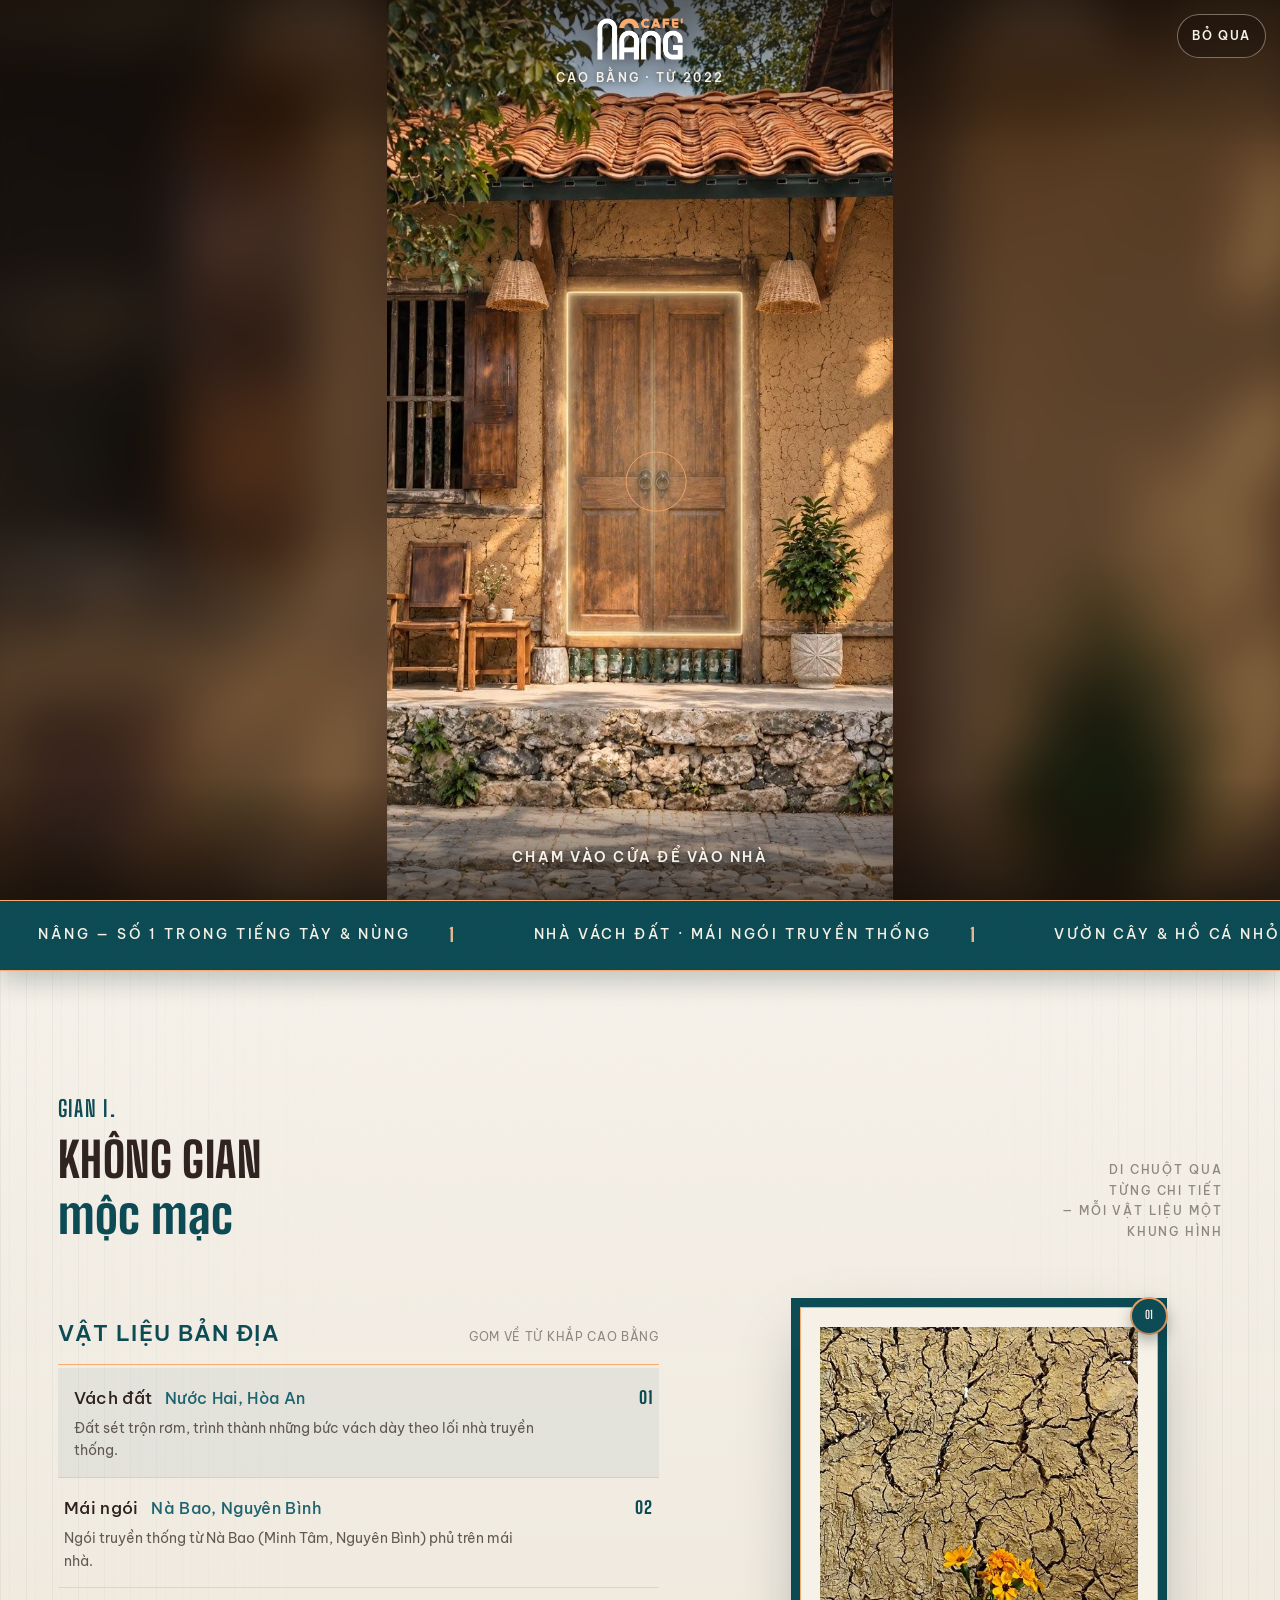
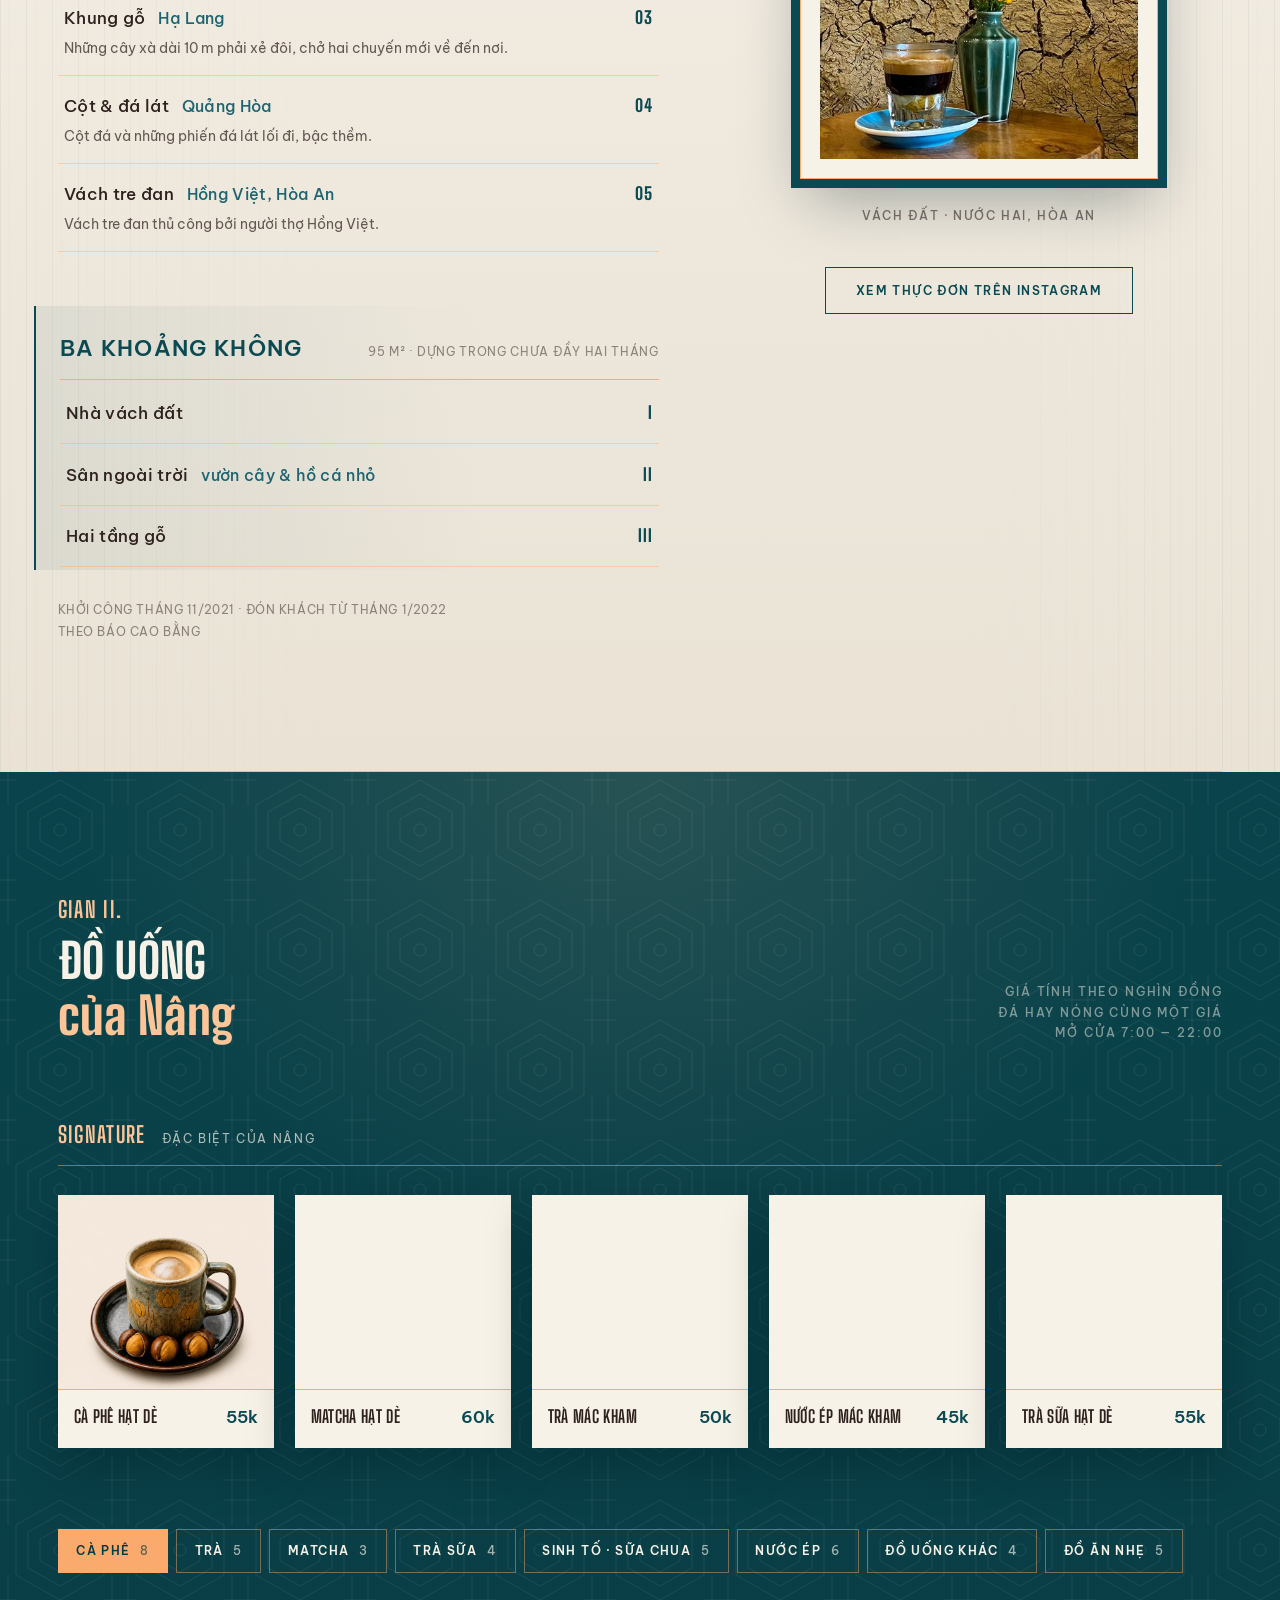
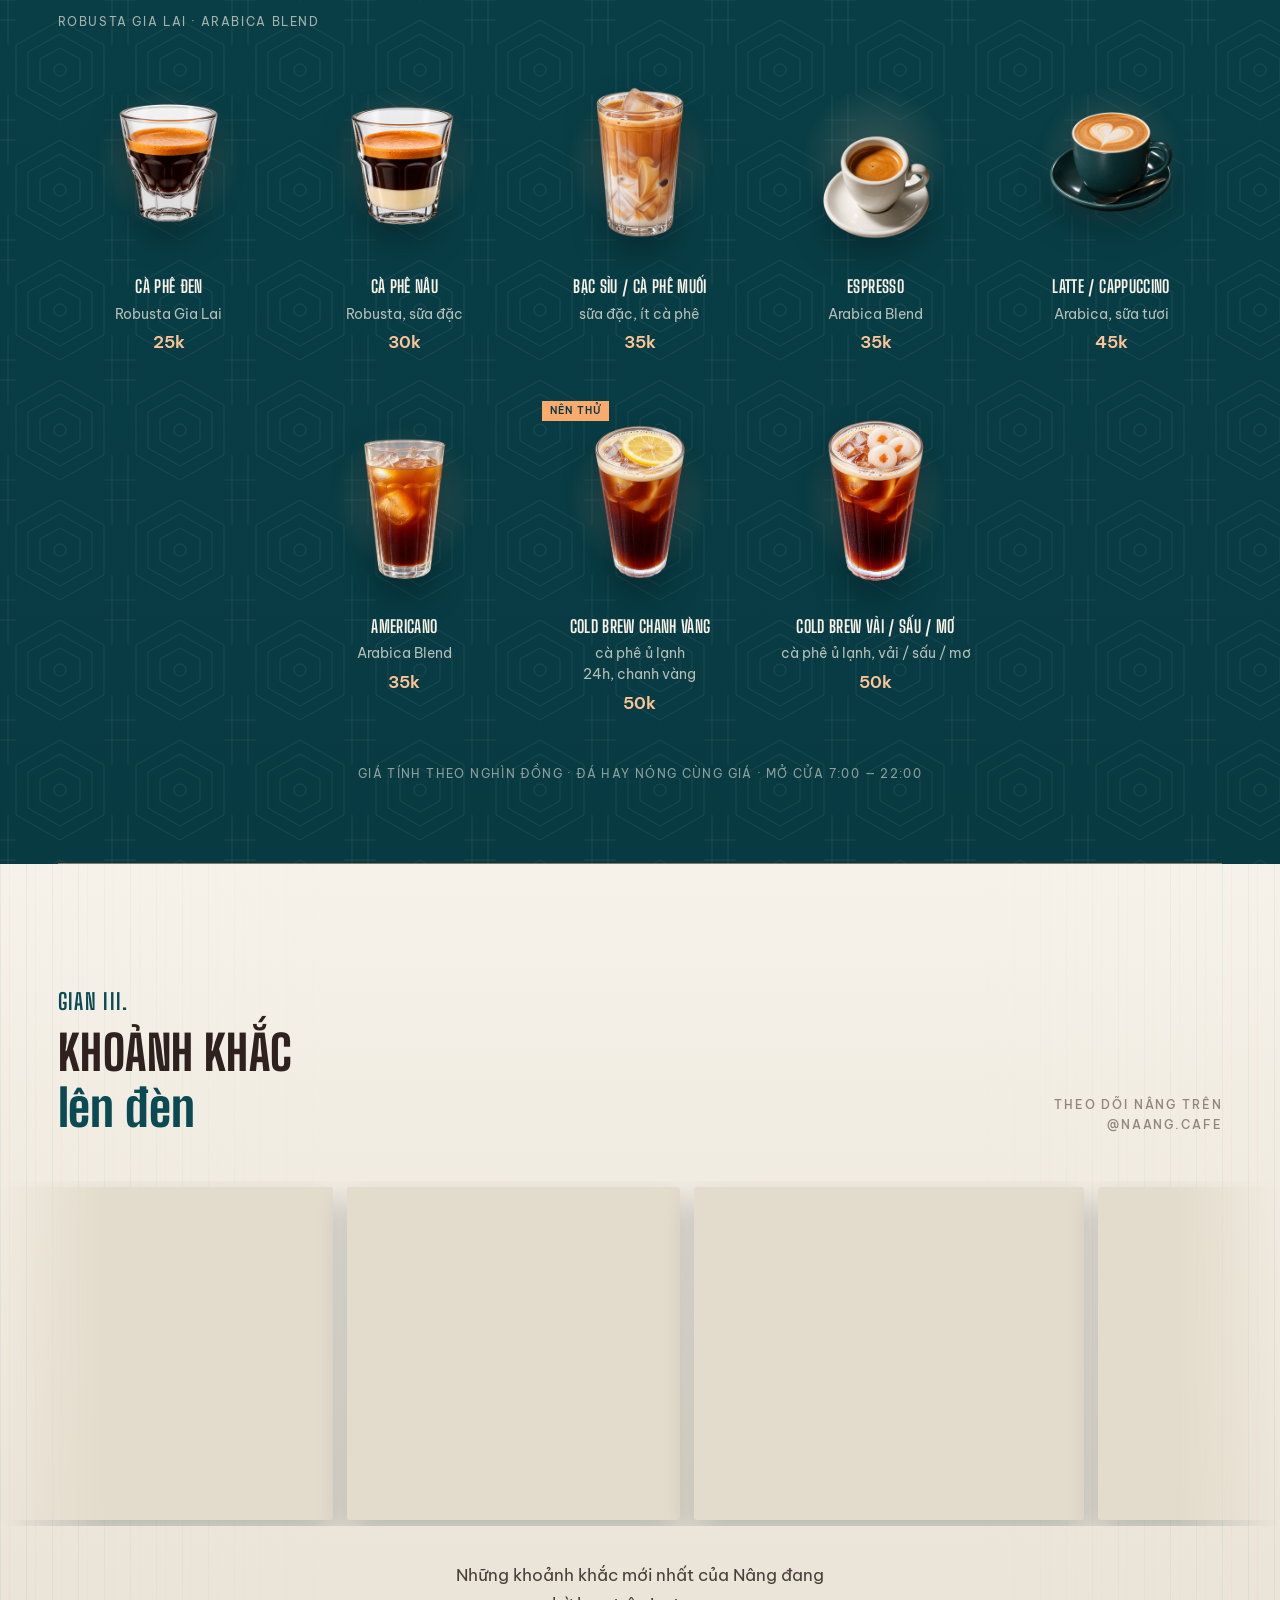
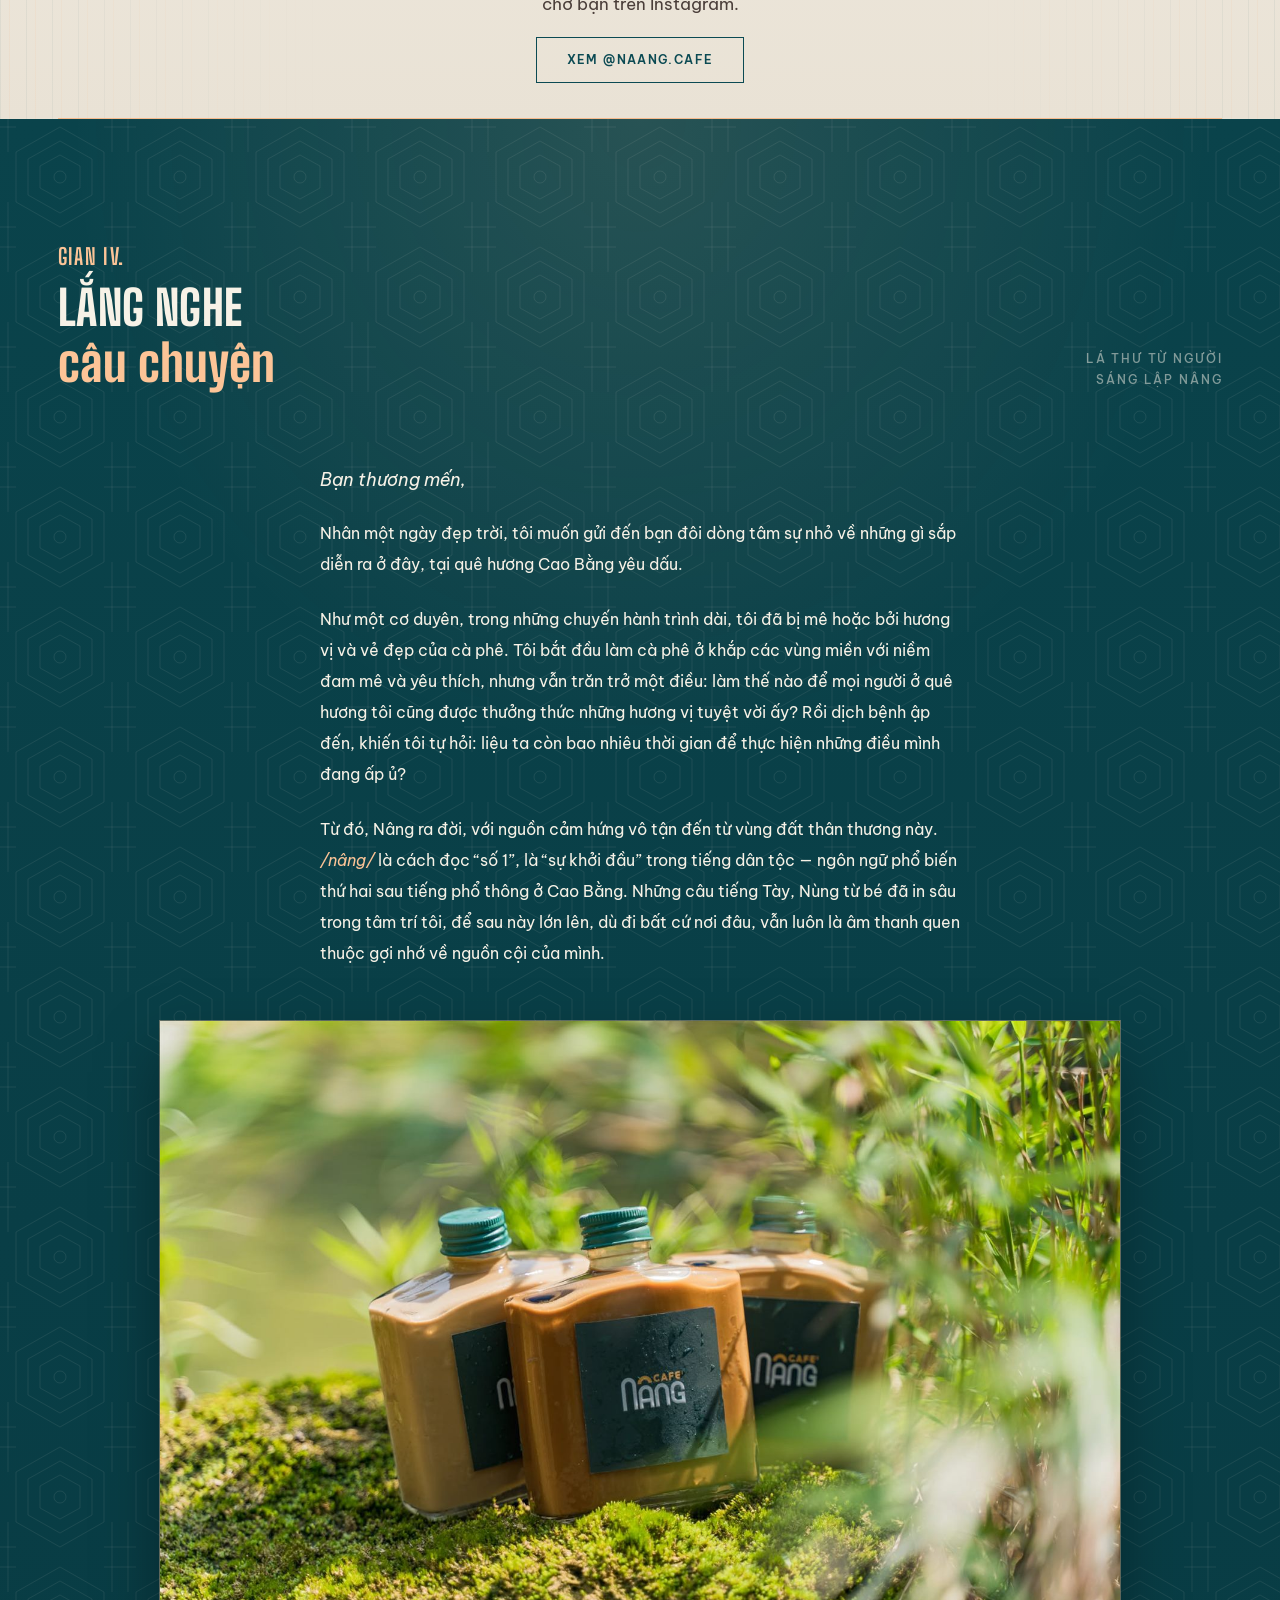
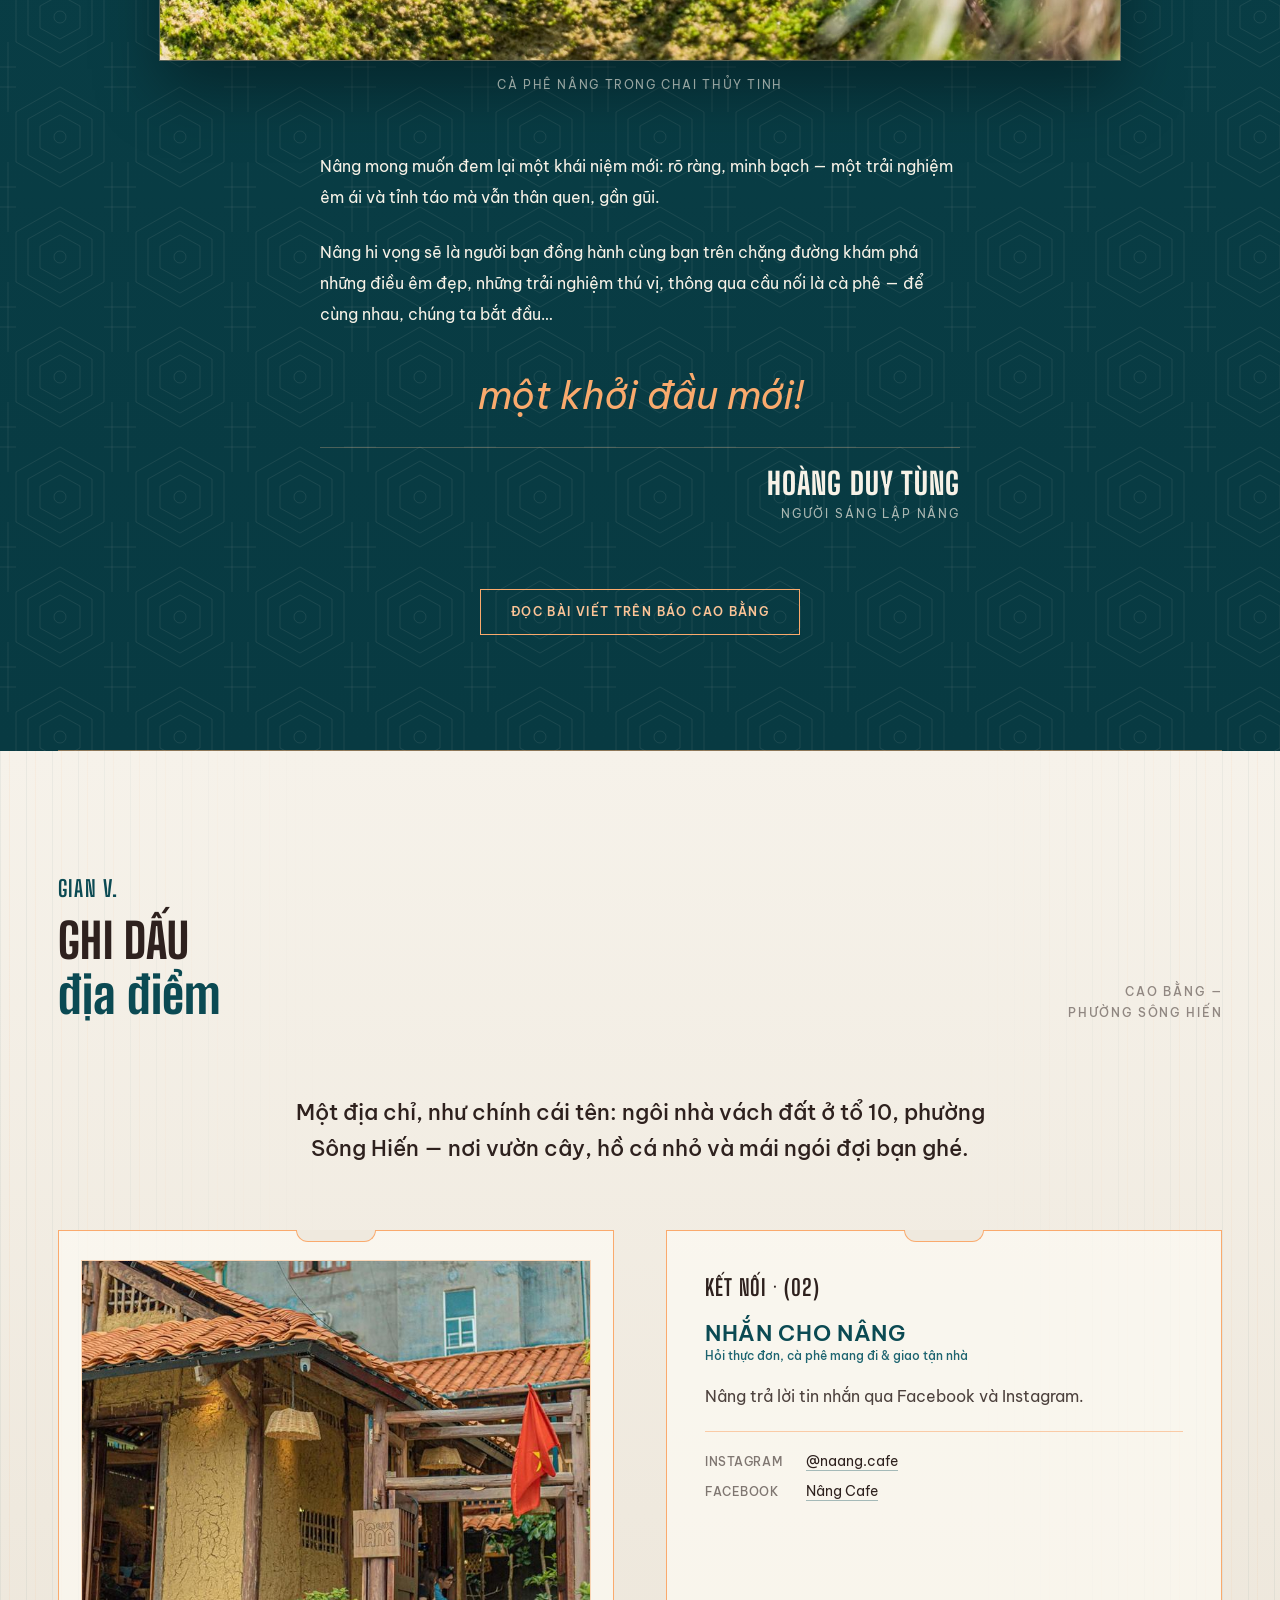
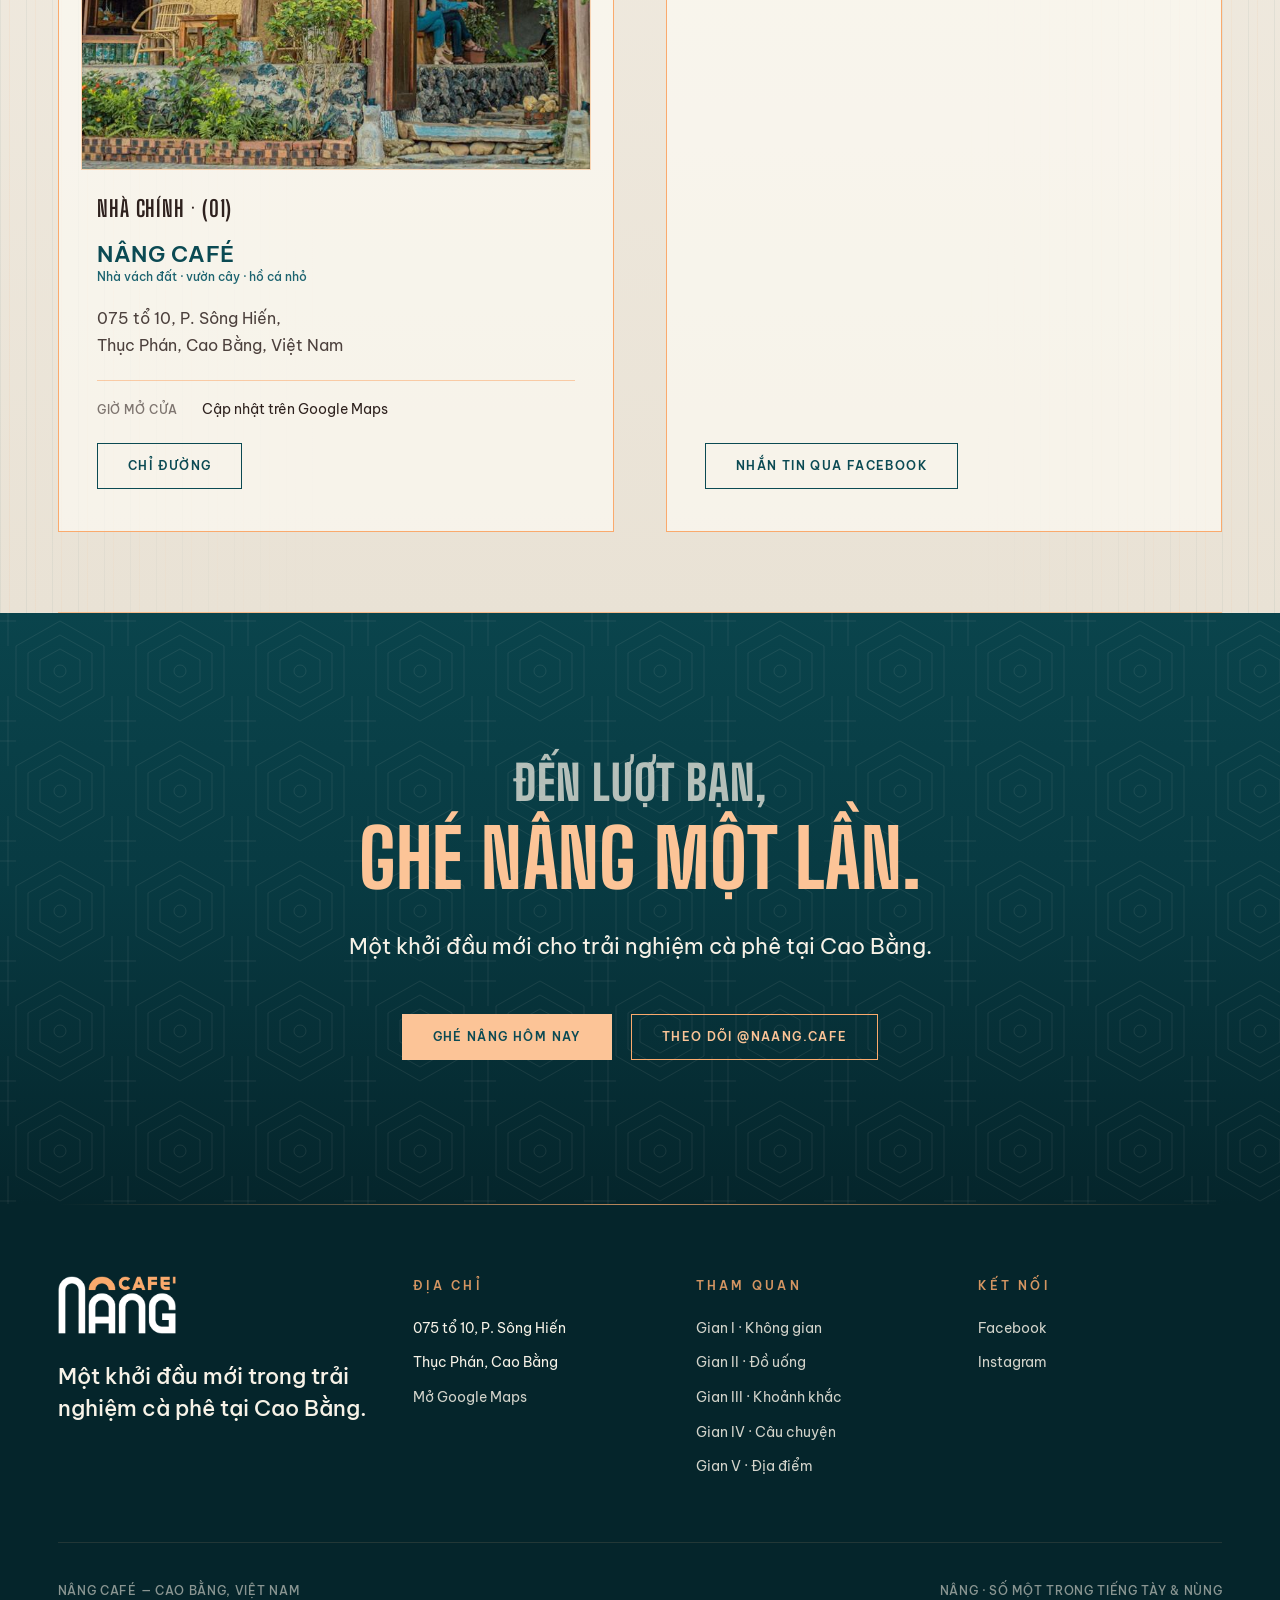
==== commit eabb0b15: "Gian II mobile: 3-column drinks grid, category tabs wrap instead of scrolling - Drinks grid shows 3 " ====
--- a/index.html
+++ b/index.html
@@ -791,15 +791,19 @@
   .sig-row::-webkit-scrollbar{display:none}
   .sig-card{scroll-snap-align:start}
   .sig-card:hover{transform:none}
-  .dk-tabs{flex-wrap:nowrap;overflow-x:auto;margin:0 calc(-1 * var(--gutter)) 2rem;padding:0 var(--gutter) .4rem;scrollbar-width:none}
-  .dk-tabs::-webkit-scrollbar{display:none}
-  .dk-tab{flex:none}
+  .dk-tabs{margin-bottom:2rem}
 }
 @media(max-width:600px){
-  .dk-grid{display:grid;grid-template-columns:repeat(2,minmax(0,1fr));gap:2.2rem 1rem}
+  .dk-tabs{display:grid;grid-template-columns:repeat(2,minmax(0,1fr));gap:.45rem}
+  .dk-tab{justify-content:space-between;padding:0 .9rem;letter-spacing:.08em;white-space:normal;text-align:left;line-height:1.2}
+  .dk-grid{display:grid;grid-template-columns:repeat(3,minmax(0,1fr));gap:1.8rem .6rem}
   .dk-grid>.dk-item{width:auto}
-  .dk-name{font-size:var(--fs-sm)}
-  .dk-desc{font-size:.8rem}
+  .dk-shot{margin-bottom:.6rem}
+  .dk-shot img{filter:drop-shadow(0 10px 10px rgba(2,22,26,.45))}
+  .dk-star{top:0;left:0;font-size:8.5px;padding:.45em .6em}
+  .dk-name{font-size:.8rem;line-height:1.2}
+  .dk-desc{font-size:.7rem;line-height:1.4;margin-top:.25rem}
+  .dk-price{font-size:.9rem;margin-top:.4rem}
 }
 @media (prefers-reduced-motion:reduce){.dk-panel:not([hidden]){animation:none}}
 
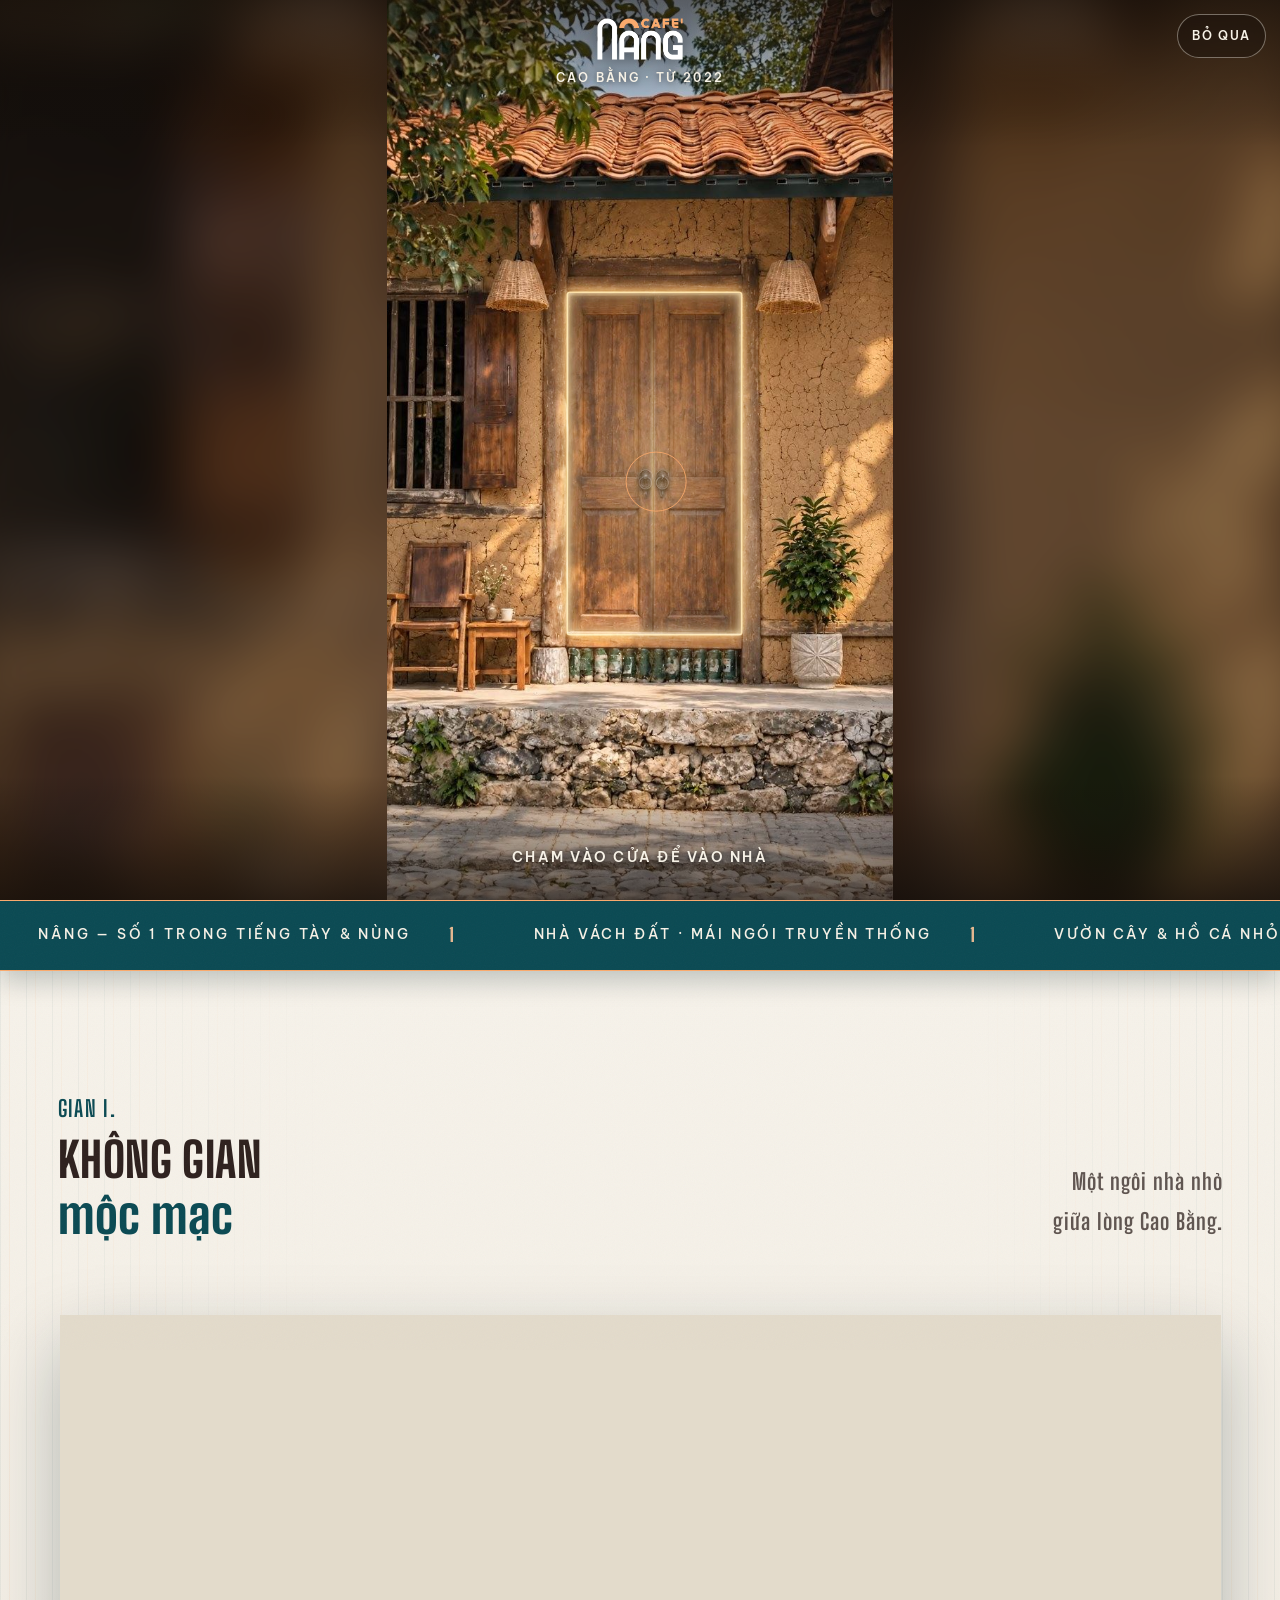
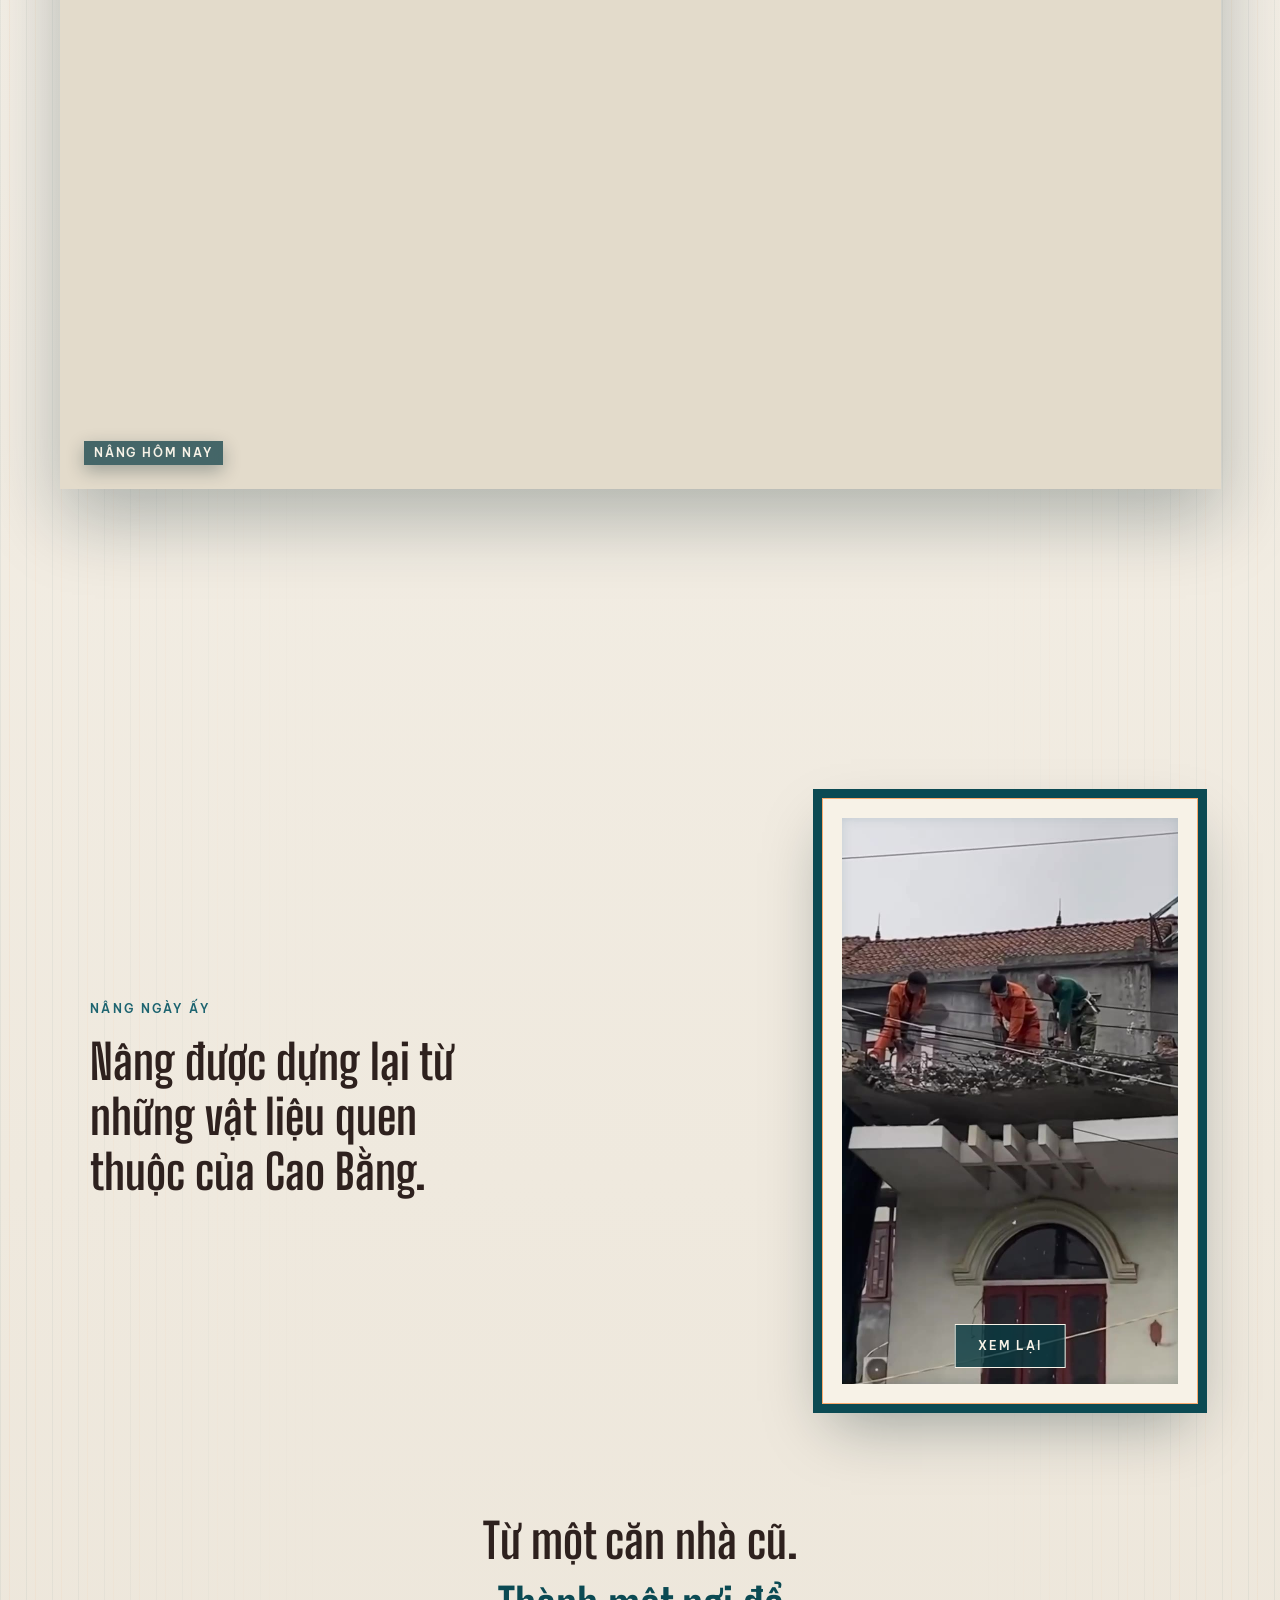
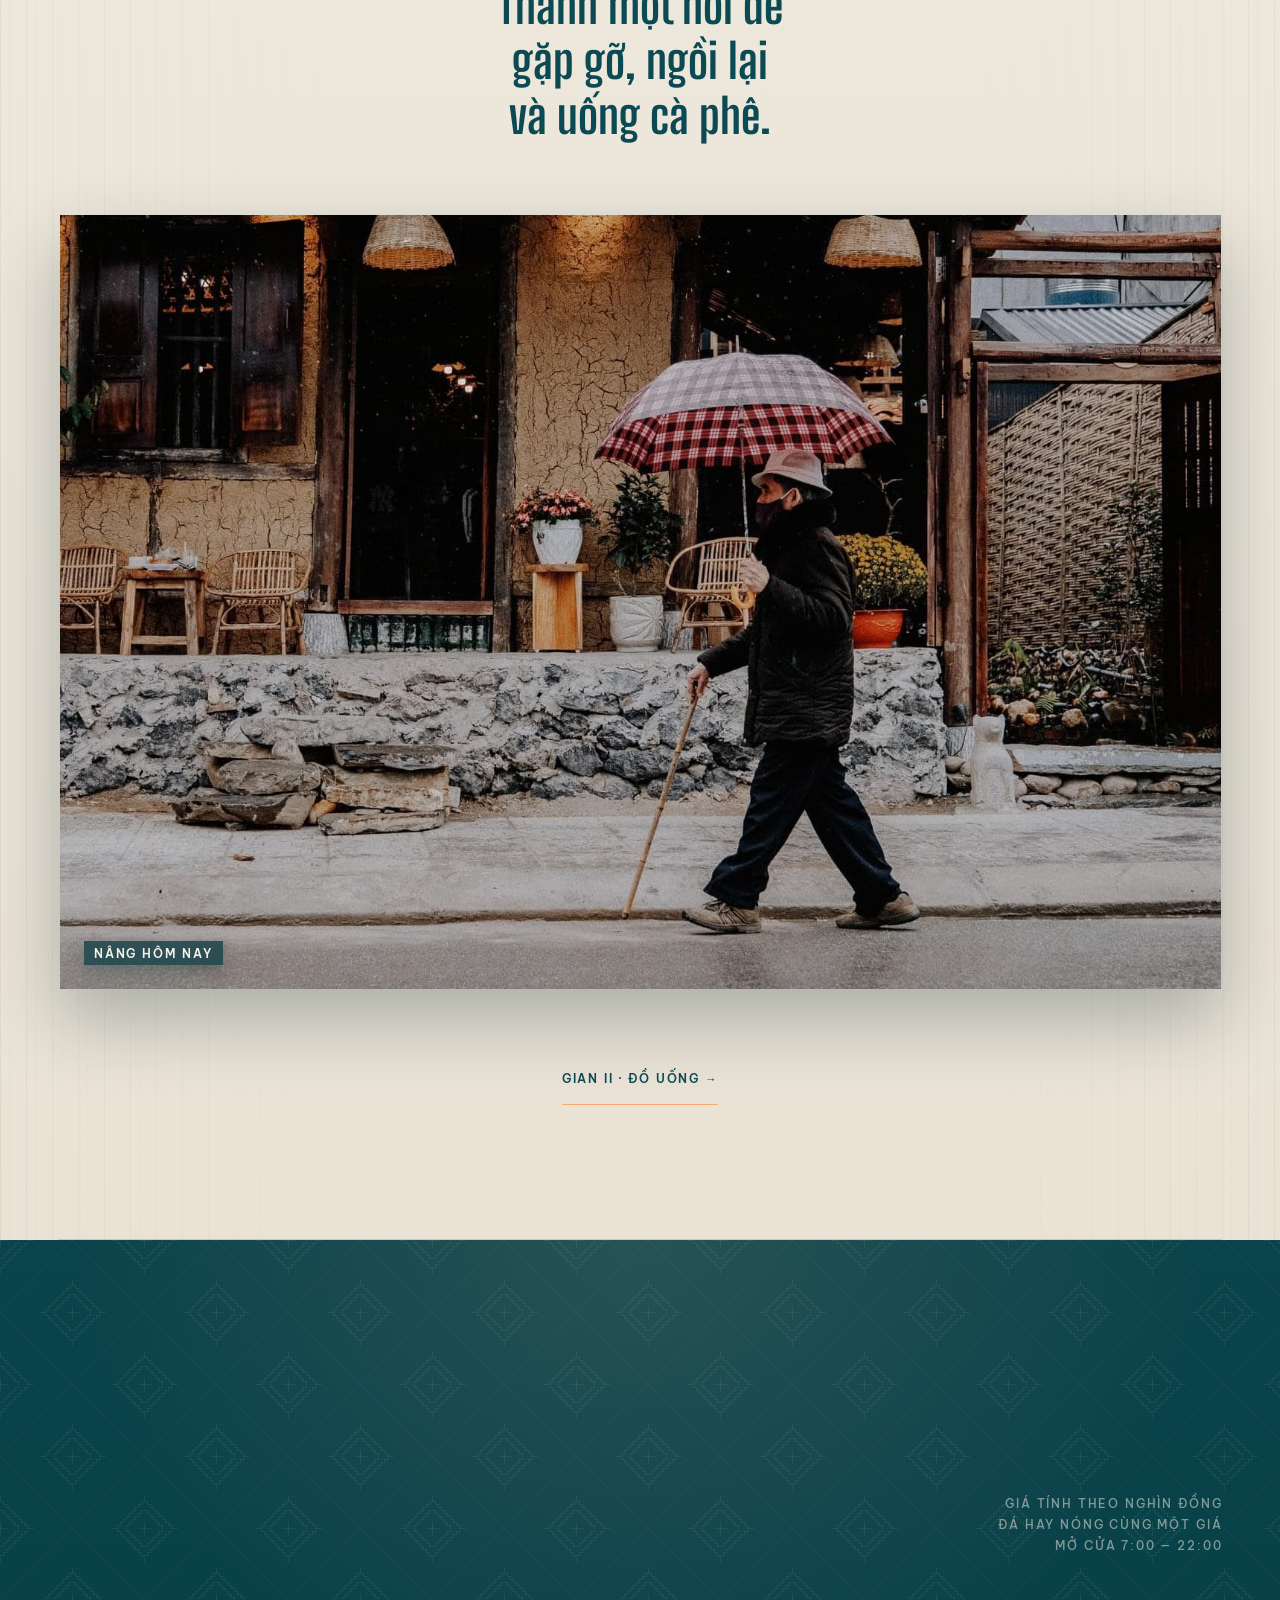
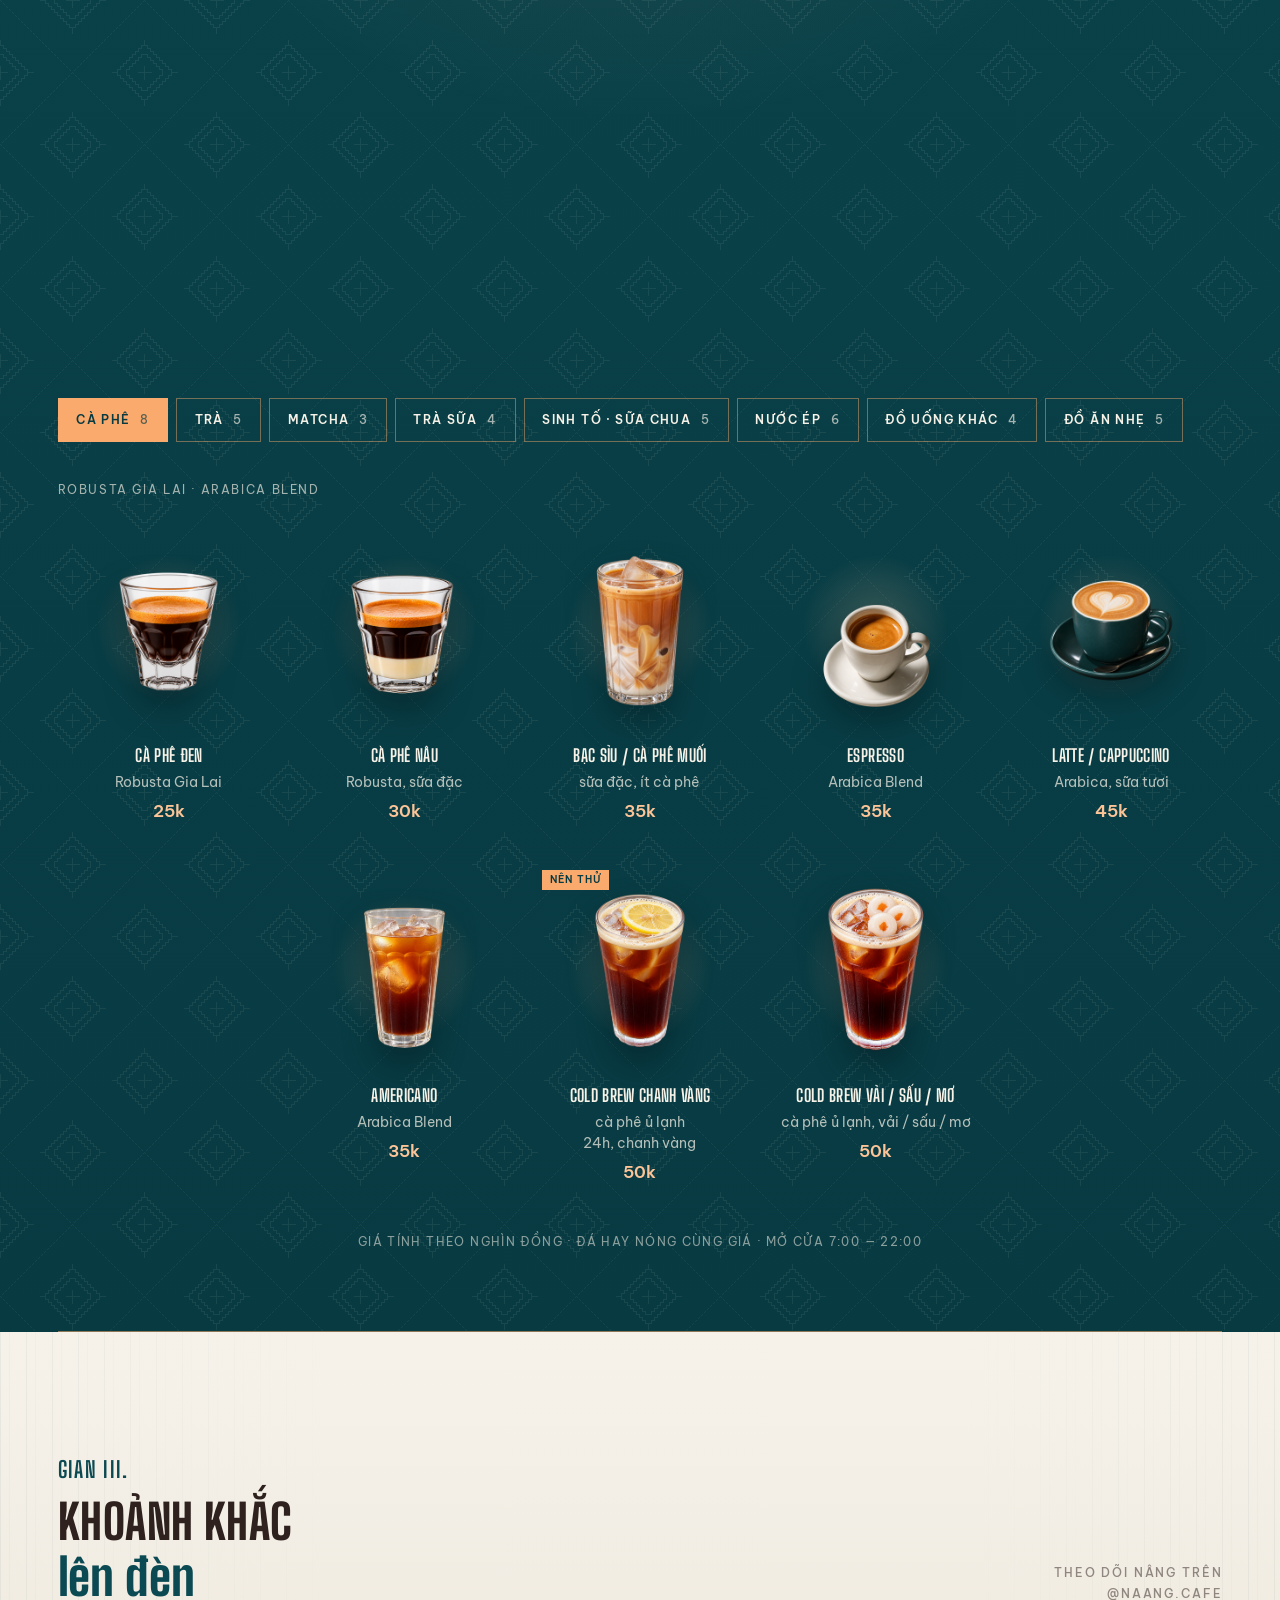
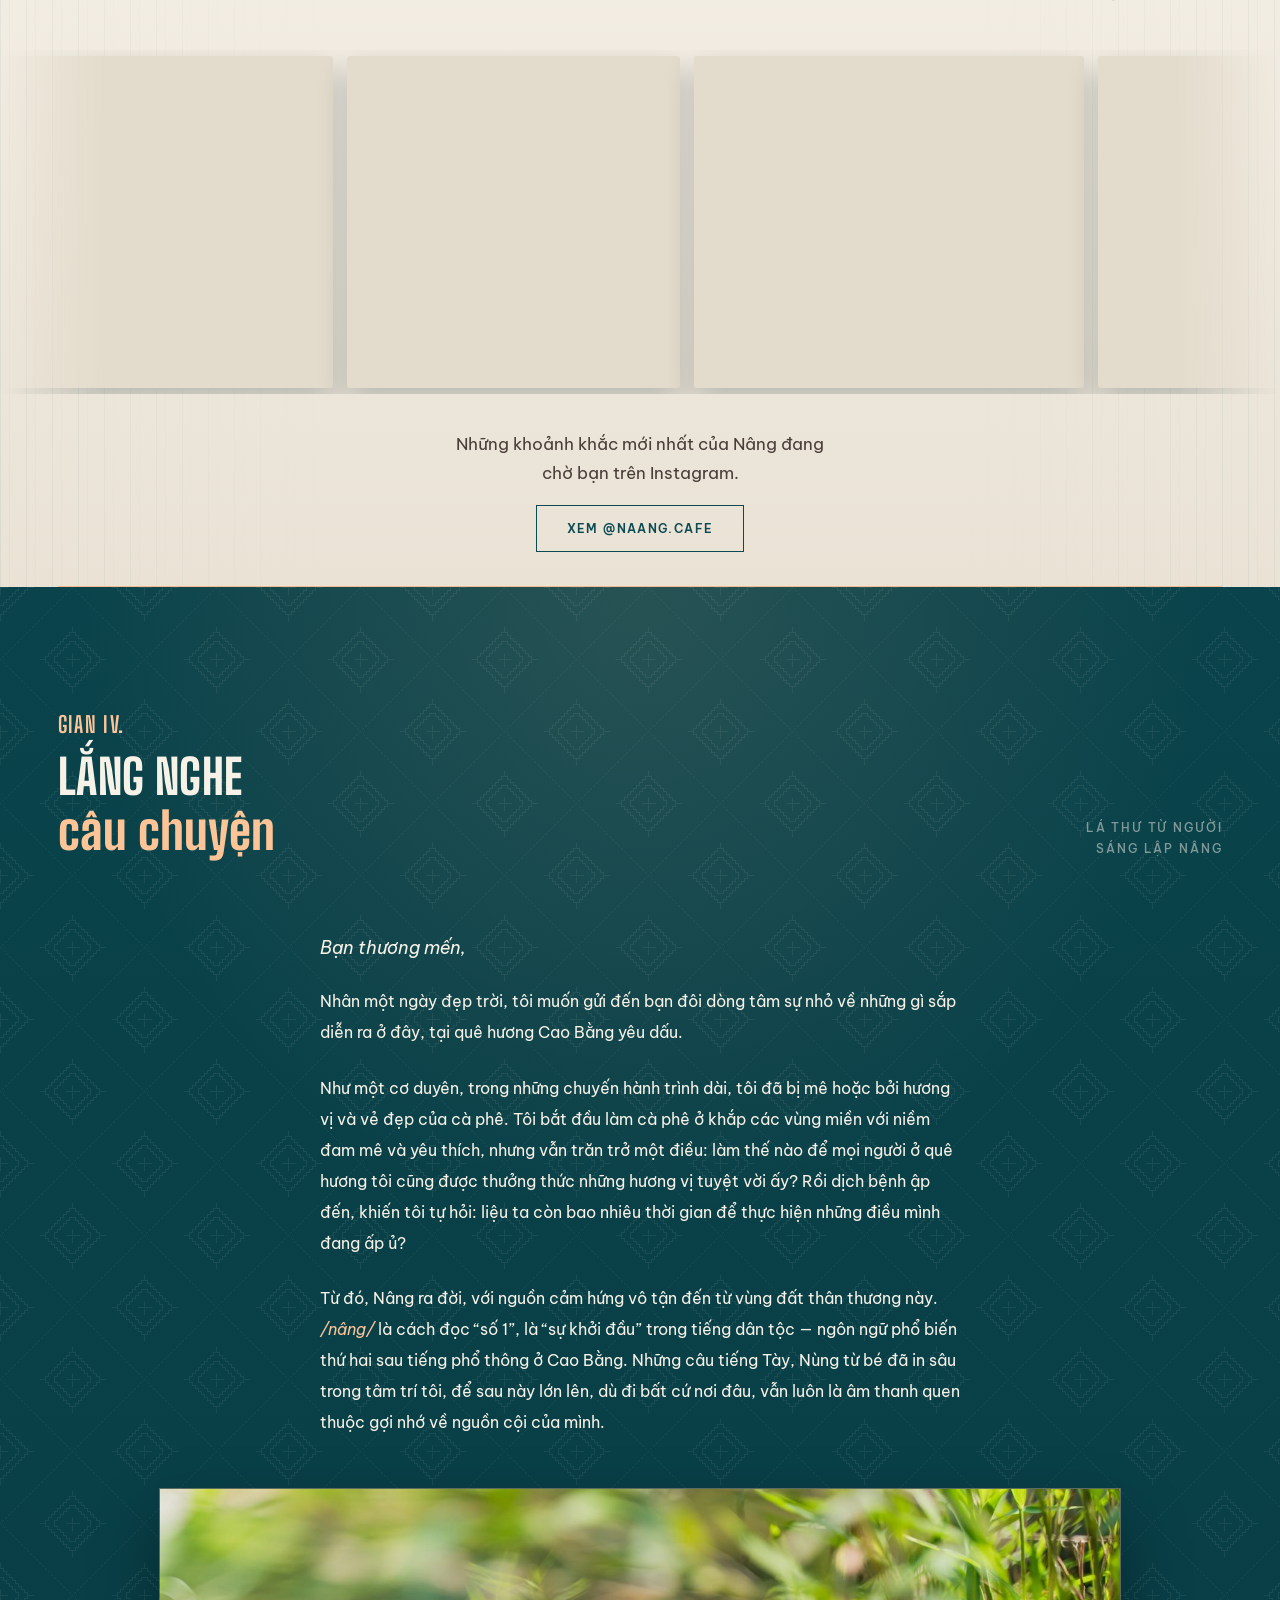
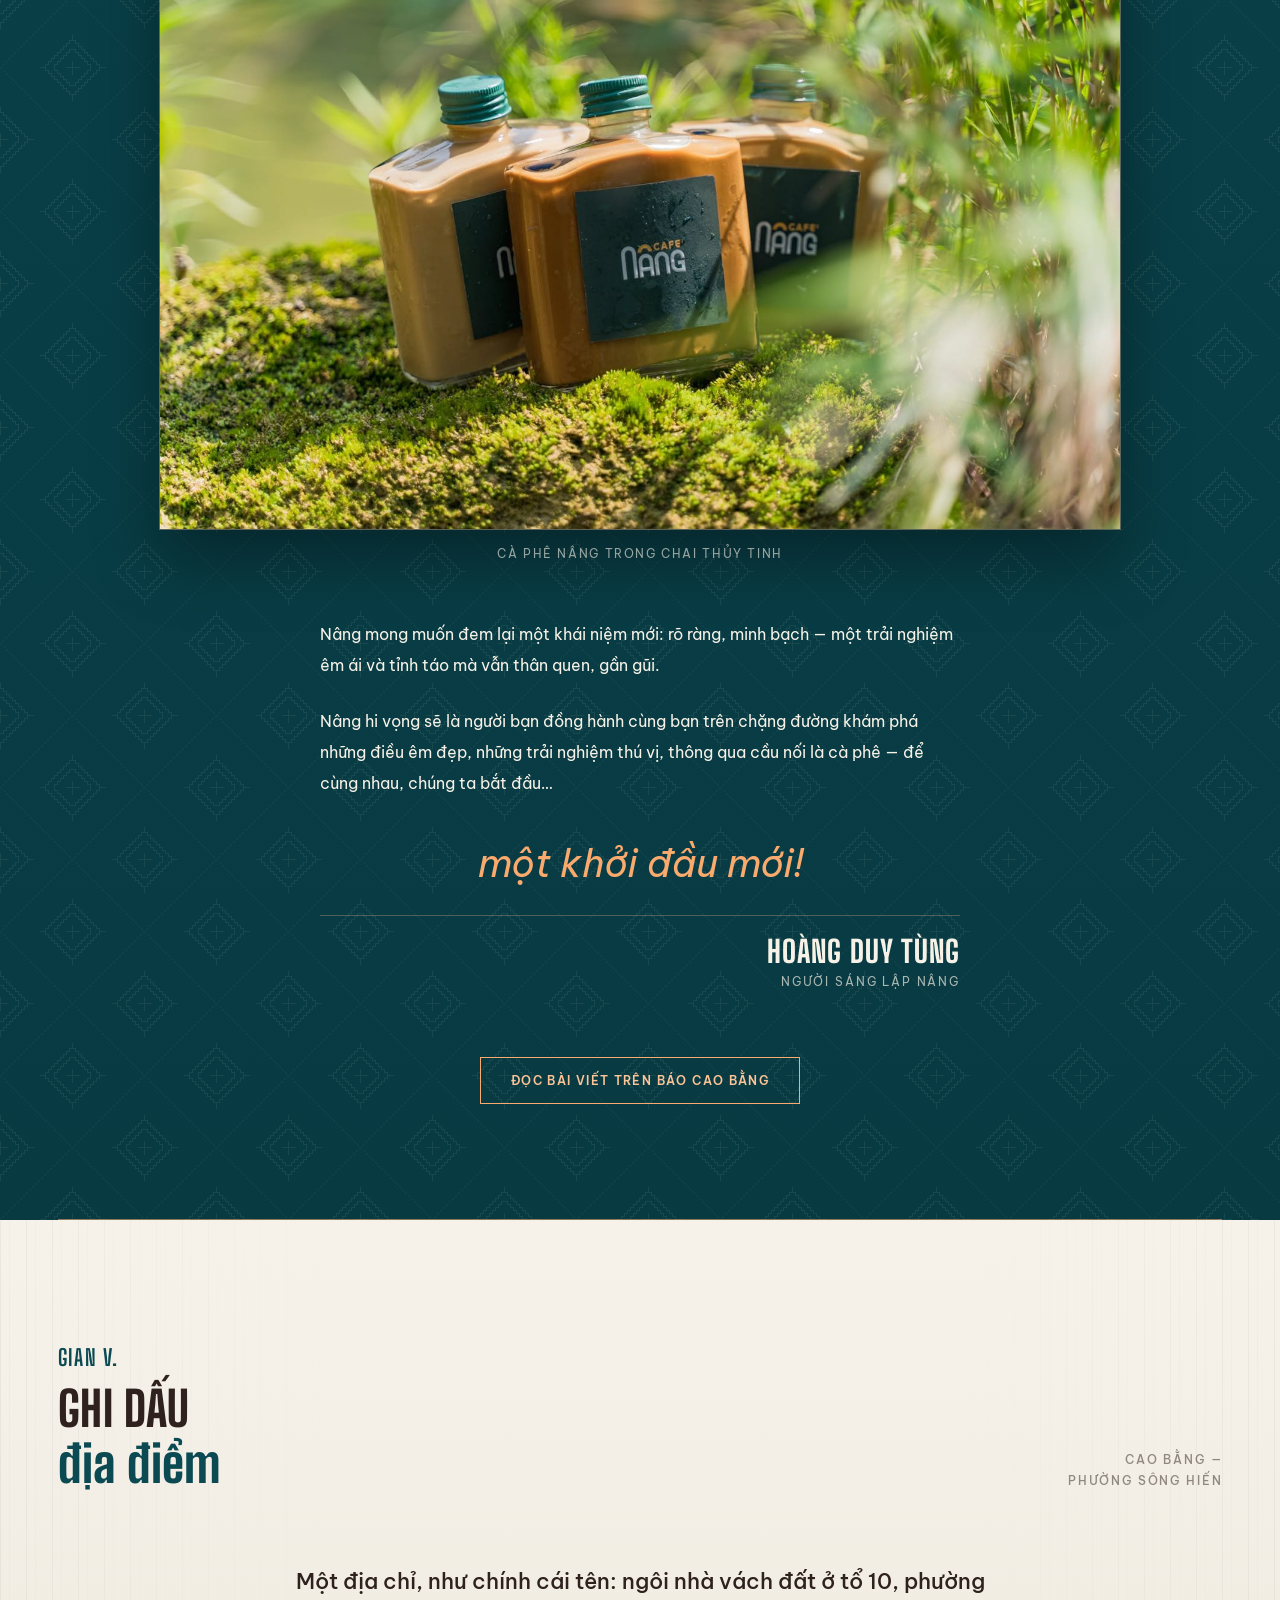
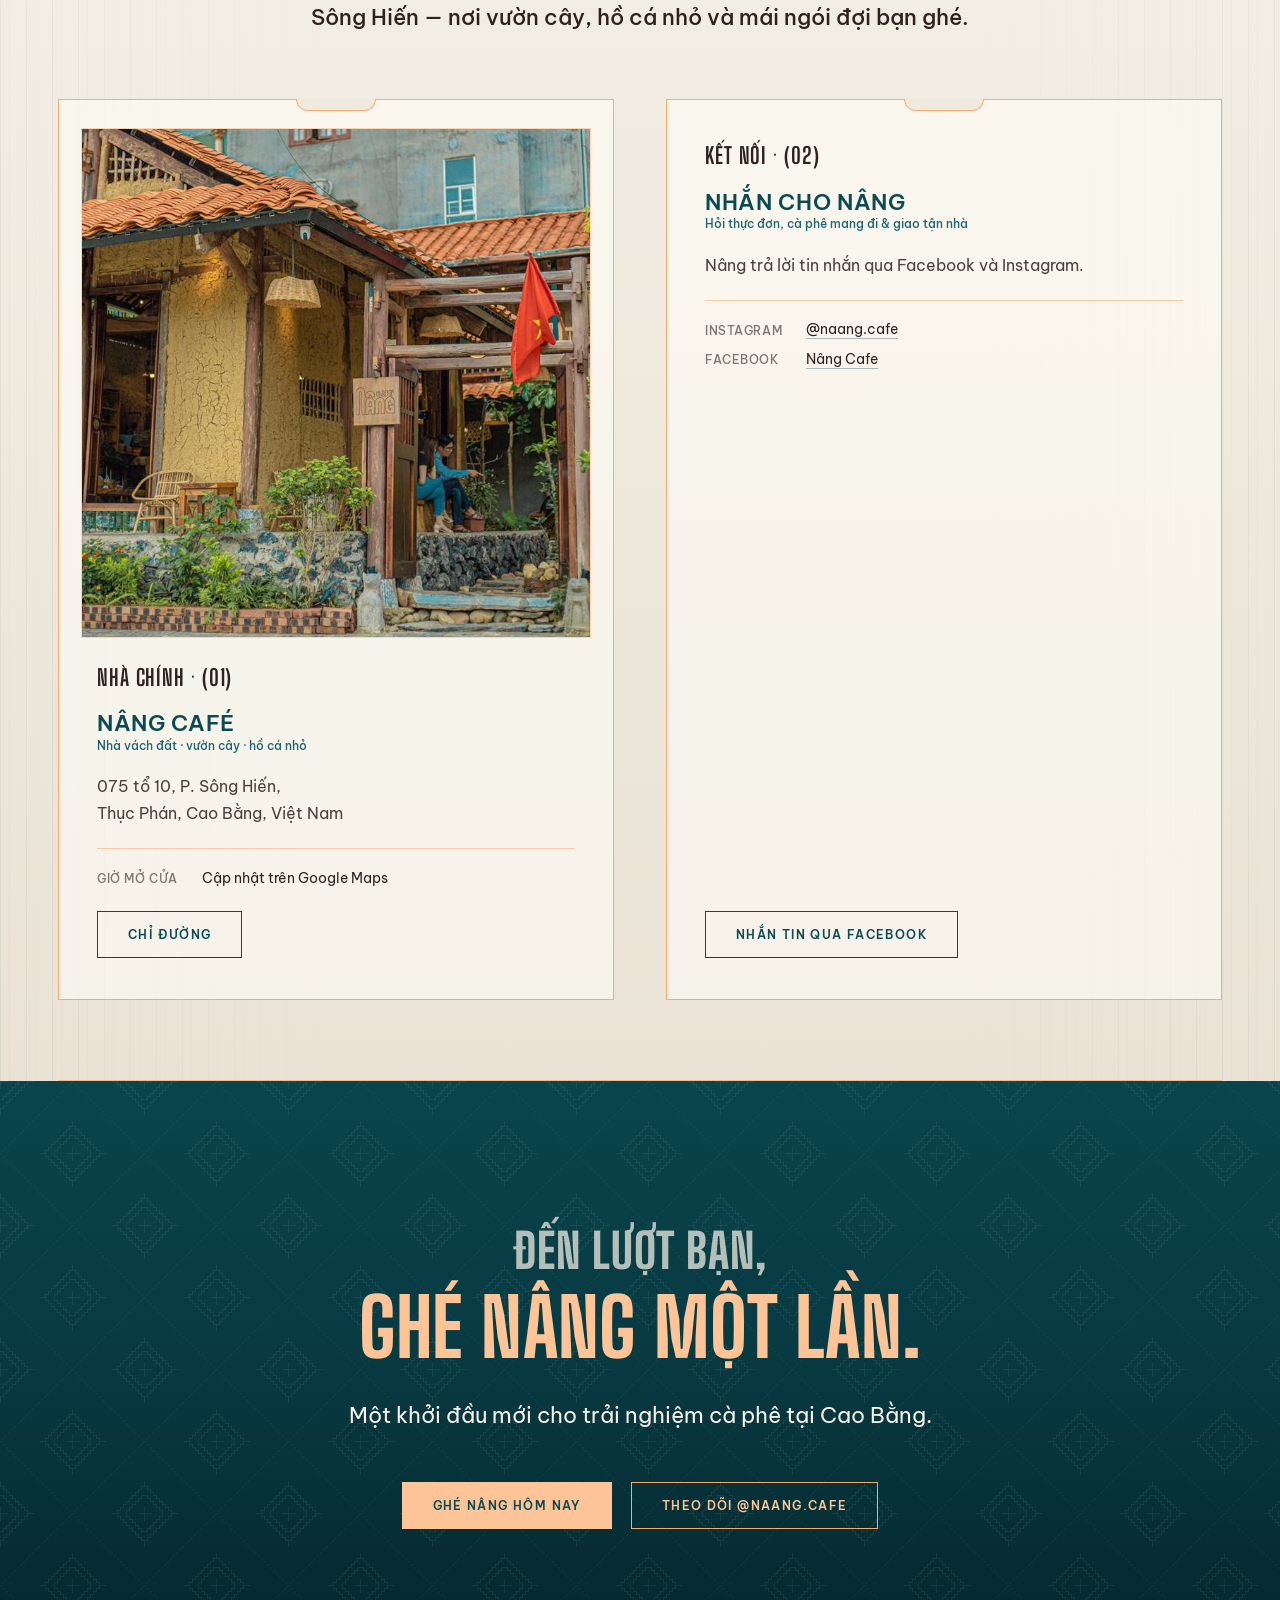
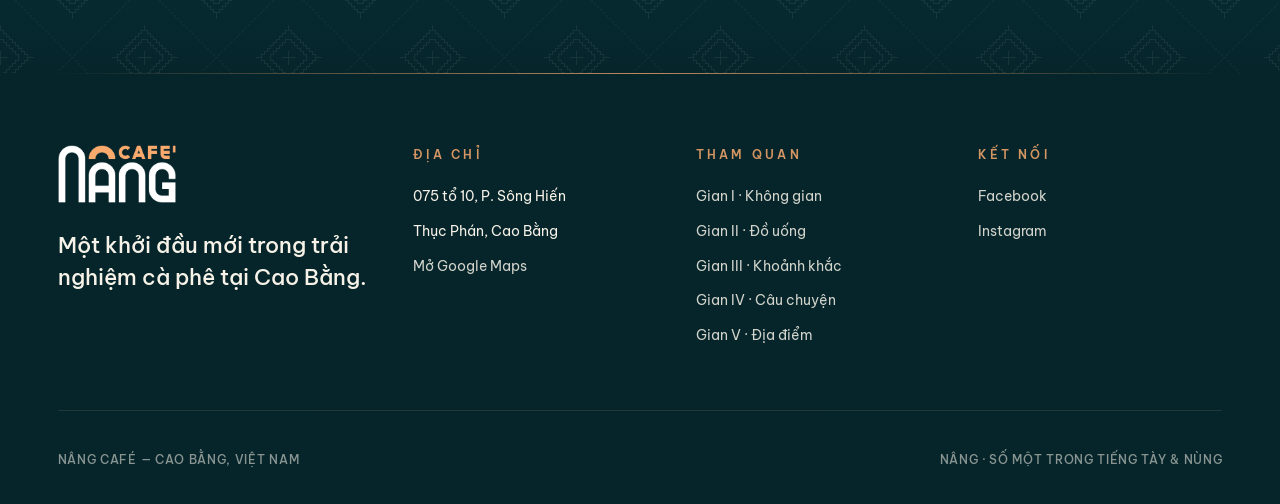
==== commit 840f9906: "Gian I: present → flashback → present; brocade background pattern - Gian I rebuilt: three architectu" ====
--- a/index.html
+++ b/index.html
@@ -80,7 +80,7 @@
   --fs-sm:.875rem;                        
   --fs-label:.72rem;                      
   --gutter:clamp(1.2rem,4.5vw,5rem);
-  --deco-hex:url("data:image/svg+xml,%3Csvg xmlns='http://www.w3.org/2000/svg' width='120' height='120'%3E%3Cg fill='none' stroke='%23F7F2E7' stroke-opacity='.075' stroke-width='1'%3E%3Cpath d='M60 8 L104 33 L104 83 L60 108 L16 83 L16 33 Z'/%3E%3Cpath d='M60 22 L92 40 L92 76 L60 94 L28 76 L28 40 Z'/%3E%3Cpath d='M60 36 L80 47 L80 69 L60 80 L40 69 L40 47 Z'/%3E%3Ccircle cx='60' cy='58' r='6'/%3E%3Cpath d='M0 8 H16 M104 8 H120 M0 108 H16 M104 108 H120'/%3E%3Cpath d='M8 0 V33 M112 0 V33 M8 83 V120 M112 83 V120'/%3E%3C/g%3E%3C/svg%3E");
+  --deco-hex:url("data:image/svg+xml,%3Csvg xmlns='http://www.w3.org/2000/svg' width='144' height='144' shape-rendering='crispEdges'%3E%3Cpath d='M72.5 45.5 h3 v3 h3 v3 h3 v3 h3 v3 h3 v3 h3 v3 h3 v3 h3 v3 h3 v3 v3 h-3 v3 h-3 v3 h-3 v3 h-3 v3 h-3 v3 h-3 v3 h-3 v3 h-3 v3 h-3 h-3 v-3 h-3 v-3 h-3 v-3 h-3 v-3 h-3 v-3 h-3 v-3 h-3 v-3 h-3 v-3 h-3 v-3 v-3 h3 v-3 h3 v-3 h3 v-3 h3 v-3 h3 v-3 h3 v-3 h3 v-3 h3 v-3 h3Z M72.5 54.5 h3 v3 h3 v3 h3 v3 h3 v3 h3 v3 h3 v3 v3 h-3 v3 h-3 v3 h-3 v3 h-3 v3 h-3 v3 h-3 h-3 v-3 h-3 v-3 h-3 v-3 h-3 v-3 h-3 v-3 h-3 v-3 v-3 h3 v-3 h3 v-3 h3 v-3 h3 v-3 h3 v-3 h3Z M65.5 72.5h14 M72.5 65.5v14 M72.5 45.5v-6 M72.5 99.5v6 M45.5 72.5h-6 M99.5 72.5h6 M0.5 -26.5 h3 v3 h3 v3 h3 v3 h3 v3 h3 v3 h3 v3 h3 v3 h3 v3 h3 v3 v3 h-3 v3 h-3 v3 h-3 v3 h-3 v3 h-3 v3 h-3 v3 h-3 v3 h-3 v3 h-3 h-3 v-3 h-3 v-3 h-3 v-3 h-3 v-3 h-3 v-3 h-3 v-3 h-3 v-3 h-3 v-3 h-3 v-3 v-3 h3 v-3 h3 v-3 h3 v-3 h3 v-3 h3 v-3 h3 v-3 h3 v-3 h3 v-3 h3Z M0.5 -17.5 h3 v3 h3 v3 h3 v3 h3 v3 h3 v3 h3 v3 v3 h-3 v3 h-3 v3 h-3 v3 h-3 v3 h-3 v3 h-3 h-3 v-3 h-3 v-3 h-3 v-3 h-3 v-3 h-3 v-3 h-3 v-3 v-3 h3 v-3 h3 v-3 h3 v-3 h3 v-3 h3 v-3 h3Z M-6.5 0.5h14 M0.5 -6.5v14 M0.5 -26.5v-6 M0.5 27.5v6 M-26.5 0.5h-6 M27.5 0.5h6 M144.5 -26.5 h3 v3 h3 v3 h3 v3 h3 v3 h3 v3 h3 v3 h3 v3 h3 v3 h3 v3 v3 h-3 v3 h-3 v3 h-3 v3 h-3 v3 h-3 v3 h-3 v3 h-3 v3 h-3 v3 h-3 h-3 v-3 h-3 v-3 h-3 v-3 h-3 v-3 h-3 v-3 h-3 v-3 h-3 v-3 h-3 v-3 h-3 v-3 v-3 h3 v-3 h3 v-3 h3 v-3 h3 v-3 h3 v-3 h3 v-3 h3 v-3 h3 v-3 h3Z M144.5 -17.5 h3 v3 h3 v3 h3 v3 h3 v3 h3 v3 h3 v3 v3 h-3 v3 h-3 v3 h-3 v3 h-3 v3 h-3 v3 h-3 h-3 v-3 h-3 v-3 h-3 v-3 h-3 v-3 h-3 v-3 h-3 v-3 v-3 h3 v-3 h3 v-3 h3 v-3 h3 v-3 h3 v-3 h3Z M137.5 0.5h14 M144.5 -6.5v14 M144.5 -26.5v-6 M144.5 27.5v6 M117.5 0.5h-6 M171.5 0.5h6 M0.5 117.5 h3 v3 h3 v3 h3 v3 h3 v3 h3 v3 h3 v3 h3 v3 h3 v3 h3 v3 v3 h-3 v3 h-3 v3 h-3 v3 h-3 v3 h-3 v3 h-3 v3 h-3 v3 h-3 v3 h-3 h-3 v-3 h-3 v-3 h-3 v-3 h-3 v-3 h-3 v-3 h-3 v-3 h-3 v-3 h-3 v-3 h-3 v-3 v-3 h3 v-3 h3 v-3 h3 v-3 h3 v-3 h3 v-3 h3 v-3 h3 v-3 h3 v-3 h3Z M0.5 126.5 h3 v3 h3 v3 h3 v3 h3 v3 h3 v3 h3 v3 v3 h-3 v3 h-3 v3 h-3 v3 h-3 v3 h-3 v3 h-3 h-3 v-3 h-3 v-3 h-3 v-3 h-3 v-3 h-3 v-3 h-3 v-3 v-3 h3 v-3 h3 v-3 h3 v-3 h3 v-3 h3 v-3 h3Z M-6.5 144.5h14 M0.5 137.5v14 M0.5 117.5v-6 M0.5 171.5v6 M-26.5 144.5h-6 M27.5 144.5h6 M144.5 117.5 h3 v3 h3 v3 h3 v3 h3 v3 h3 v3 h3 v3 h3 v3 h3 v3 h3 v3 v3 h-3 v3 h-3 v3 h-3 v3 h-3 v3 h-3 v3 h-3 v3 h-3 v3 h-3 v3 h-3 h-3 v-3 h-3 v-3 h-3 v-3 h-3 v-3 h-3 v-3 h-3 v-3 h-3 v-3 h-3 v-3 h-3 v-3 v-3 h3 v-3 h3 v-3 h3 v-3 h3 v-3 h3 v-3 h3 v-3 h3 v-3 h3 v-3 h3Z M144.5 126.5 h3 v3 h3 v3 h3 v3 h3 v3 h3 v3 h3 v3 v3 h-3 v3 h-3 v3 h-3 v3 h-3 v3 h-3 v3 h-3 h-3 v-3 h-3 v-3 h-3 v-3 h-3 v-3 h-3 v-3 h-3 v-3 v-3 h3 v-3 h3 v-3 h3 v-3 h3 v-3 h3 v-3 h3Z M137.5 144.5h14 M144.5 137.5v14 M144.5 117.5v-6 M144.5 171.5v6 M117.5 144.5h-6 M171.5 144.5h6' fill='none' stroke='%23F7F2E7' stroke-opacity='0.07' stroke-width='1'/%3E%3Cpath d='M72 0h1v1h-1zM71 1h1v1h-1zM69 3h1v1h-1zM68 4h1v1h-1zM66 6h1v1h-1zM65 7h1v1h-1zM63 9h1v1h-1zM62 10h1v1h-1zM60 12h1v1h-1zM59 13h1v1h-1zM57 15h1v1h-1zM56 16h1v1h-1zM54 18h1v1h-1zM53 19h1v1h-1zM51 21h1v1h-1zM50 22h1v1h-1zM48 24h1v1h-1zM47 25h1v1h-1zM45 27h1v1h-1zM44 28h1v1h-1zM42 30h1v1h-1zM41 31h1v1h-1zM39 33h1v1h-1zM38 34h1v1h-1zM36 36h1v1h-1zM35 37h1v1h-1zM33 39h1v1h-1zM32 40h1v1h-1zM30 42h1v1h-1zM29 43h1v1h-1zM27 45h1v1h-1zM26 46h1v1h-1zM24 48h1v1h-1zM23 49h1v1h-1zM21 51h1v1h-1zM20 52h1v1h-1zM18 54h1v1h-1zM17 55h1v1h-1zM15 57h1v1h-1zM14 58h1v1h-1zM12 60h1v1h-1zM11 61h1v1h-1zM9 63h1v1h-1zM8 64h1v1h-1zM6 66h1v1h-1zM5 67h1v1h-1zM3 69h1v1h-1zM2 70h1v1h-1zM72 0h1v1h-1zM73 1h1v1h-1zM75 3h1v1h-1zM76 4h1v1h-1zM78 6h1v1h-1zM79 7h1v1h-1zM81 9h1v1h-1zM82 10h1v1h-1zM84 12h1v1h-1zM85 13h1v1h-1zM87 15h1v1h-1zM88 16h1v1h-1zM90 18h1v1h-1zM91 19h1v1h-1zM93 21h1v1h-1zM94 22h1v1h-1zM96 24h1v1h-1zM97 25h1v1h-1zM99 27h1v1h-1zM100 28h1v1h-1zM102 30h1v1h-1zM103 31h1v1h-1zM105 33h1v1h-1zM106 34h1v1h-1zM108 36h1v1h-1zM109 37h1v1h-1zM111 39h1v1h-1zM112 40h1v1h-1zM114 42h1v1h-1zM115 43h1v1h-1zM117 45h1v1h-1zM118 46h1v1h-1zM120 48h1v1h-1zM121 49h1v1h-1zM123 51h1v1h-1zM124 52h1v1h-1zM126 54h1v1h-1zM127 55h1v1h-1zM129 57h1v1h-1zM130 58h1v1h-1zM132 60h1v1h-1zM133 61h1v1h-1zM135 63h1v1h-1zM136 64h1v1h-1zM138 66h1v1h-1zM139 67h1v1h-1zM141 69h1v1h-1zM142 70h1v1h-1zM144 72h1v1h-1zM143 73h1v1h-1zM141 75h1v1h-1zM140 76h1v1h-1zM138 78h1v1h-1zM137 79h1v1h-1zM135 81h1v1h-1zM134 82h1v1h-1zM132 84h1v1h-1zM131 85h1v1h-1zM129 87h1v1h-1zM128 88h1v1h-1zM126 90h1v1h-1zM125 91h1v1h-1zM123 93h1v1h-1zM122 94h1v1h-1zM120 96h1v1h-1zM119 97h1v1h-1zM117 99h1v1h-1zM116 100h1v1h-1zM114 102h1v1h-1zM113 103h1v1h-1zM111 105h1v1h-1zM110 106h1v1h-1zM108 108h1v1h-1zM107 109h1v1h-1zM105 111h1v1h-1zM104 112h1v1h-1zM102 114h1v1h-1zM101 115h1v1h-1zM99 117h1v1h-1zM98 118h1v1h-1zM96 120h1v1h-1zM95 121h1v1h-1zM93 123h1v1h-1zM92 124h1v1h-1zM90 126h1v1h-1zM89 127h1v1h-1zM87 129h1v1h-1zM86 130h1v1h-1zM84 132h1v1h-1zM83 133h1v1h-1zM81 135h1v1h-1zM80 136h1v1h-1zM78 138h1v1h-1zM77 139h1v1h-1zM75 141h1v1h-1zM74 142h1v1h-1zM0 72h1v1h-1zM1 73h1v1h-1zM3 75h1v1h-1zM4 76h1v1h-1zM6 78h1v1h-1zM7 79h1v1h-1zM9 81h1v1h-1zM10 82h1v1h-1zM12 84h1v1h-1zM13 85h1v1h-1zM15 87h1v1h-1zM16 88h1v1h-1zM18 90h1v1h-1zM19 91h1v1h-1zM21 93h1v1h-1zM22 94h1v1h-1zM24 96h1v1h-1zM25 97h1v1h-1zM27 99h1v1h-1zM28 100h1v1h-1zM30 102h1v1h-1zM31 103h1v1h-1zM33 105h1v1h-1zM34 106h1v1h-1zM36 108h1v1h-1zM37 109h1v1h-1zM39 111h1v1h-1zM40 112h1v1h-1zM42 114h1v1h-1zM43 115h1v1h-1zM45 117h1v1h-1zM46 118h1v1h-1zM48 120h1v1h-1zM49 121h1v1h-1zM51 123h1v1h-1zM52 124h1v1h-1zM54 126h1v1h-1zM55 127h1v1h-1zM57 129h1v1h-1zM58 130h1v1h-1zM60 132h1v1h-1zM61 133h1v1h-1zM63 135h1v1h-1zM64 136h1v1h-1zM66 138h1v1h-1zM67 139h1v1h-1zM69 141h1v1h-1zM70 142h1v1h-1z' fill='%23F7F2E7' fill-opacity='0.055'/%3E%3C/svg%3E"); /* thổ cẩm: quả trám dệt bậc thang + lưới mũi khâu, ô 144×144 (build-brocade.mjs) */
   --deco-stripe:repeating-linear-gradient(90deg,rgba(11,74,83,.10) 0 1px,transparent 1px 9px,rgba(250,170,109,.16) 9px 10px,transparent 10px 26px);
 }
 *{margin:0;padding:0;box-sizing:border-box}
@@ -806,6 +806,68 @@
   .dk-price{font-size:.9rem;margin-top:.4rem}
 }
 @media (prefers-reduced-motion:reduce){.dk-panel:not([hidden]){animation:none}}
+
+/* ===== Gian I · hiện tại → hồi tưởng → hiện tại ===== */
+.room-head .note.g1-lead{font-family:var(--display);font-size:var(--fs-d3);letter-spacing:.04em;text-transform:none;opacity:.75;max-width:none}
+.g1-lead-m{display:none}
+.g1-tag{position:absolute;left:clamp(12px,2vw,24px);bottom:clamp(12px,2vw,24px);z-index:2;margin:0;padding:.55em .9em;
+  font:600 var(--fs-label)/1 var(--ui);letter-spacing:.16em;text-transform:uppercase;color:var(--cream);
+  background:rgba(8,58,66,.72);backdrop-filter:blur(6px);box-shadow:0 6px 18px rgba(4,30,35,.3)}
+.g1-breath{position:relative;margin:0 auto;width:min(100%,calc(86vh * 1.5));aspect-ratio:3/2;overflow:hidden;background:var(--paper-3);box-shadow:0 30px 70px rgba(4,30,35,.28)}
+.g1-breath img{position:absolute;inset:0;width:100%;height:100%;object-fit:cover;object-position:var(--pos,50% 50%);opacity:0;
+  animation:g1Breath 15s linear infinite both;will-change:opacity,transform}
+.g1-breath img:nth-of-type(1){animation-delay:-1.2s}
+.g1-breath img:nth-of-type(2){animation-delay:3.8s}
+.g1-breath img:nth-of-type(3){animation-delay:8.8s}
+@keyframes g1Breath{0%{opacity:0;transform:scale(1)}8%{opacity:1}33.33%{opacity:1}41.33%{opacity:0;transform:scale(1.035)}100%{opacity:0;transform:scale(1.035)}}
+.g1-turn{margin:clamp(5rem,14vh,9rem) auto clamp(3rem,9vh,6rem);text-align:center;font-family:var(--display);font-size:var(--fs-d2);line-height:1.15;color:var(--red);text-wrap:balance;max-width:20ch}
+.g1-kicker{font:600 var(--fs-label)/1 var(--ui);letter-spacing:.2em;text-transform:uppercase;color:var(--red-lt);margin-bottom:1.2rem}
+.g1-film{display:grid;grid-template-columns:minmax(0,1fr) auto;gap:6vw;align-items:center;max-width:1100px;margin:0 auto}
+.g1-film-line{font-family:var(--display);font-size:var(--fs-d2);line-height:1.15;text-wrap:balance;max-width:18ch}
+.g1-film-frame{width:min(360px,70vw);aspect-ratio:720/1180}
+.g1-film-frame video{position:absolute;inset:0;width:100%;height:100%;object-fit:cover;display:block;background:var(--ink)}
+.g1-replay{position:absolute;left:50%;bottom:28px;transform:translateX(-50%);z-index:6;min-height:44px;padding:0 1.4rem;border:1px solid var(--cream);
+  background:rgba(8,58,66,.78);color:var(--cream);font:600 var(--fs-label)/1 var(--ui);letter-spacing:.16em;text-transform:uppercase;cursor:pointer;
+  opacity:0;pointer-events:none;transition:opacity .4s,background .3s}
+.g1-replay.on{opacity:1;pointer-events:auto}
+.g1-replay:hover{background:rgba(8,58,66,.95)}
+.g1-replay:focus-visible{outline:2px solid var(--gold);outline-offset:3px}
+.g1-close{margin:clamp(5rem,13vh,8rem) auto clamp(3rem,8vh,5rem);text-align:center;max-width:34ch}
+.g1-close p{font-family:var(--display);font-size:var(--fs-d2);line-height:1.15;text-wrap:balance}
+.g1-close p+p{margin-top:.6rem;color:var(--red)}
+.g1-now{position:relative;margin:0 auto;width:min(100%,calc(86vh * 1.5));aspect-ratio:3/2;overflow:hidden;box-shadow:0 30px 70px rgba(4,30,35,.28)}
+.g1-now img{width:100%;height:100%;object-fit:cover;object-position:50% 72%;display:block}
+.g1-next{display:table;margin:clamp(3rem,8vh,5rem) auto clamp(2rem,6vh,4rem);min-height:44px;padding:.9em 0;font:600 var(--fs-label)/1.2 var(--ui);letter-spacing:.16em;text-transform:uppercase;color:var(--red);
+  border-bottom:1px solid var(--gold);transition:color .3s,border-color .3s}
+.g1-next:hover{color:var(--red-dp);border-color:var(--red)}
+.g1-next:focus-visible{outline:2px solid var(--red);outline-offset:4px}
+.g1-next span{display:inline-block;transition:transform .3s}
+.g1-next:hover span{transform:translateX(4px)}
+@media(max-width:960px){
+  .g1-lead-m{display:block;margin:-3vh 0 2rem;font-family:var(--display);font-size:var(--fs-d3);opacity:.75}
+  .g1-breath{aspect-ratio:4/5;margin:0 calc(-1 * var(--gutter));width:auto}
+  .g1-now{aspect-ratio:4/5;margin:0 calc(-1 * var(--gutter));width:auto}
+  .g1-film{grid-template-columns:1fr;gap:1.6rem;max-width:none}
+  .g1-film-copy{max-width:34rem}
+  .g1-film-stage{margin:0 calc(-1 * var(--gutter))}
+  .g1-film-frame{width:100%;max-height:none;box-shadow:none}
+  .g1-film-frame .mat{display:none}
+  .g1-turn{margin:clamp(3.5rem,10vh,5rem) auto clamp(2rem,6vh,3rem)}
+  .g1-close{margin:clamp(3.5rem,10vh,5rem) auto clamp(2rem,6vh,3rem)}
+  .g1-next{margin-top:2.4rem}
+}
+@media(max-width:600px){
+  .g1-tag{left:12px;bottom:12px;font-size:10px;padding:.6em .85em}
+  .g1-turn,.g1-close{text-align:left;max-width:none;margin-left:0;margin-right:0}
+  .g1-film-line{font-size:clamp(1.5rem,6.6vw,1.9rem)}
+  .g1-close p{font-size:clamp(1.5rem,6.6vw,1.9rem)}
+  .g1-replay{bottom:20px}
+  .g1-next{margin-left:0}
+}
+@media (prefers-reduced-motion:reduce){
+  .g1-breath img{animation:none}
+  .g1-breath img:first-of-type{opacity:1}
+}
 
 /* ===== Door gate (replaces the ticket) ===== */
 html.arrive .gate{display:none}
@@ -1054,64 +1116,59 @@
   </div>
 </div>
 
+<!-- GIAN1:START -->
 <section class="gallery cube" id="space" data-od-id="section-space">
   <div class="room-head">
     <div class="left rv">
       <div class="no">Gian I.</div>
       <h2 data-od-id="space-title">Không gian<br><span class="serif-i">mộc mạc</span></h2>
     </div>
-    <div class="note rv d1">Di chuột qua từng chi tiết<br>— mỗi vật liệu một khung hình</div>
+    <p class="note rv d1 g1-lead">Một ngôi nhà nhỏ<br>giữa lòng Cao Bằng.</p>
   </div>
-
-  <div class="menu-grid">
-    <div class="rv" id="spaceList">
-
-      <div class="mcat">
-        <div class="mcat-head"><h3>Vật liệu bản địa</h3><span class="sub">Gom về từ khắp Cao Bằng</span></div>
-        <div class="mi single" data-art="0" data-od-id="material-earth-wall"><div class="n">Vách đất <span class="o">Nước Hai, Hòa An</span></div><div class="pr">01</div>
-          <div class="d">Đất sét trộn rơm, trình thành những bức vách dày theo lối nhà truyền thống.</div></div>
-        <div class="mi single" data-art="1" data-od-id="material-roof-tile"><div class="n">Mái ngói <span class="o">Nà Bao, Nguyên Bình</span></div><div class="pr">02</div>
-          <div class="d">Ngói truyền thống từ Nà Bao (Minh Tâm, Nguyên Bình) phủ trên mái nhà.</div></div>
-        <div class="mi single" data-art="2" data-od-id="material-timber"><div class="n">Khung gỗ <span class="o">Hạ Lang</span></div><div class="pr">03</div>
-          <div class="d">Những cây xà dài 10 m phải xẻ đôi, chở hai chuyến mới về đến nơi.</div></div>
-        <div class="mi single" data-art="3" data-od-id="material-stone"><div class="n">Cột &amp; đá lát <span class="o">Quảng Hòa</span></div><div class="pr">04</div>
-          <div class="d">Cột đá và những phiến đá lát lối đi, bậc thềm.</div></div>
-        <div class="mi single" data-art="4" data-od-id="material-bamboo"><div class="n">Vách tre đan <span class="o">Hồng Việt, Hòa An</span></div><div class="pr">05</div>
-          <div class="d">Vách tre đan thủ công bởi người thợ Hồng Việt.</div></div>
+  <p class="g1-lead-m rv">Một ngôi nhà nhỏ giữa lòng Cao Bằng.</p>
+
+  <!-- Nâng hôm nay: three photos breathing in a slow crossfade -->
+  <figure class="g1-breath rv" data-od-id="space-breath" aria-label="Nâng hôm nay">
+    <img src="media/nang/nang-hom-nay-dem-khach.jpg" alt="Nâng Café ban đêm, khách ngồi trước hiên nhà vách đất dưới mái ngói" width="1800" height="1535" style="--pos:38% 55%" decoding="async">
+    <img src="media/nang/nang-hom-nay-cub-do.jpg" alt="Mặt tiền Nâng ban ngày, chiếc Cub đỏ trước vách đất và đèn mây" width="1363" height="1363" style="--pos:50% 62%" loading="lazy" decoding="async">
+    <img src="media/nang/nang-hom-nay-dem.jpg" alt="Ngôi nhà vách đất của Nâng lên đèn trong đêm" width="1368" height="1368" style="--pos:50% 58%" loading="lazy" decoding="async">
+    <figcaption class="g1-tag">Nâng hôm nay</figcaption>
+  </figure>
+
+  <p class="g1-turn rv" data-od-id="space-turn">Nhưng Nâng không bắt đầu từ đây.</p>
+
+  <!-- Nâng ngày ấy: construction montage (scenes from the build film, 1.3×) -->
+  <div class="g1-film" data-od-id="space-film">
+    <div class="g1-film-copy rv">
+      <div class="g1-kicker">Nâng ngày ấy</div>
+      <p class="g1-film-line">Nâng được dựng lại từ những vật liệu quen thuộc của Cao Bằng.</p>
+    </div>
+    <div class="g1-film-stage rv d1">
+      <div class="frame g1-film-frame">
+        <video id="g1Film" muted playsinline preload="none" poster="media/nang/nang-ngay-ay-poster.jpg" width="720" height="1180" aria-label="Quá trình dựng Nâng: từ căn nhà cũ, phá dỡ, xẻ gỗ, dựng khung, trát đất, lợp ngói, lát đá đến khi lên đèn">
+          <source src="media/nang/nang-ngay-ay.mp4" type="video/mp4">
+        </video>
+        <div class="mat"></div>
+        <button class="g1-replay" id="g1Replay" type="button" data-od-id="space-film-replay">Xem lại</button>
       </div>
-
-      <div class="mcat signature">
-        <div class="mcat-head"><h3>Ba khoảng không</h3><span class="sub">95 m² · dựng trong chưa đầy hai tháng</span></div>
-        <div class="mi single" data-art="5" data-od-id="zone-earthen-house"><div class="n">Nhà vách đất</div><div class="pr">I</div></div>
-        <div class="mi single" data-art="6" data-od-id="zone-garden"><div class="n">Sân ngoài trời <span class="o">vườn cây &amp; hồ cá nhỏ</span></div><div class="pr">II</div></div>
-        <div class="mi single" data-art="7" data-od-id="zone-timber-floors"><div class="n">Hai tầng gỗ</div><div class="pr">III</div></div>
-      </div>
-
-      <div class="menu-note">Khởi công tháng 11/2021 · đón khách từ tháng 1/2022<br>Theo Báo Cao Bằng</div>
-    </div>
-
-    <div class="menu-stage rv d1">
-      <div class="spot">
-        <div class="frame" id="stageFrame">
-          <div class="art-layer on"><img src="media/nang/nang-vach-dat-espresso-sm.jpg" alt="Ly cà phê đen bên vách đất nứt và lọ hoa cúc" width="540" height="720" decoding="async"></div>
-          <div class="art-layer"><img src="media/nang/nang-hien-nha-ngay-sm.jpg" alt="Hiên nhà ban ngày dưới mái ngói, đèn mây tre và chiếc Cub đỏ" width="720" height="720" loading="lazy" decoding="async"></div>
-          <div class="art-layer"><img src="media/nang/nang-tang-go-hanh-lang-sm.jpg" alt="Hành lang tầng gỗ với đèn mây tre" width="720" height="480" loading="lazy" decoding="async"></div>
-          <div class="art-layer"><img src="media/nang/nang-loi-da-vuon-sm.jpg" alt="Lối đá lát giữa vườn cây" width="720" height="720" loading="lazy" decoding="async"></div>
-          <div class="art-layer"><img src="media/nang/nang-vach-tre-nang-sm.jpg" alt="Nắng xuyên qua vách tre đan trên tầng gỗ" width="720" height="693" loading="lazy" decoding="async"></div>
-          <div class="art-layer"><img src="media/nang/nang-mat-tien-ngay-sm.jpg" alt="Mặt tiền nhà vách đất của Nâng Café ban ngày" width="720" height="720" loading="lazy" decoding="async"></div>
-          <div class="art-layer"><img src="media/nang/nang-ho-ca-duong-xi-sm.jpg" alt="Hồ cá koi dưới tán dương xỉ" width="720" height="720" loading="lazy" decoding="async"></div>
-          <div class="art-layer"><img src="media/nang/nang-tang-go-ban-dai-sm.jpg" alt="Bàn gỗ dài trên tầng hai" width="480" height="720" loading="lazy" decoding="async"></div>
-          <div class="mat"></div>
-          <div class="guide-no" id="stageNo">01</div>
-        </div>
-      </div>
-      <p class="stage-cap" id="stageCap">Vách đất · Nước Hai, Hòa An</p>
-      <a class="btn menu-cta" href="https://www.instagram.com/naang.cafe/" target="_blank" rel="noopener" data-od-id="space-instagram-link">Xem thực đơn trên Instagram</a>
     </div>
   </div>
+
+  <div class="g1-close rv" data-od-id="space-closing">
+    <p>Từ một căn nhà cũ.</p>
+    <p>Thành một nơi để gặp gỡ, ngồi lại và uống cà phê.</p>
+  </div>
+
+  <figure class="g1-now rv" data-od-id="space-now">
+    <img src="media/nang/nang-hom-nay-o-do.jpg" alt="Một cụ ông cầm ô đỏ đi ngang qua hiên Nâng Café ban ngày" width="1560" height="1560" loading="lazy" decoding="async">
+    <figcaption class="g1-tag">Nâng hôm nay</figcaption>
+  </figure>
+
+  <a class="g1-next rv" href="#drinks" data-od-id="space-next">Gian II · Đồ uống <span aria-hidden="true">→</span></a>
 
   <div class="floor"></div>
 </section>
+<!-- GIAN1:END -->
 
 <!-- DRINKS:START (generated by build-drinks.mjs from Menu 15-9) -->
 <section class="gallery drinks" id="drinks" data-od-id="section-drinks">
@@ -2298,33 +2355,20 @@
     });
   })();
 
-  // Gian I: hover a material / zone -> crossfade the matching photo in the framed stage
-  const stageFrame = document.getElementById('stageFrame');
-  const layers = [...stageFrame.querySelectorAll('.art-layer')];
-  const stageNo = document.getElementById('stageNo');
-  const stageCap = document.getElementById('stageCap');
-  const rows = [...document.querySelectorAll('#spaceList .mi')];
-  let activeRow = -1;
-  function setArt(i){
-    if (i === activeRow) return;
-    activeRow = i;
-    const row = rows[i];
-    const a = +row.dataset.art;
-    layers.forEach((l,idx) => l.classList.toggle('on', idx === a));
-    const im = layers[a] && layers[a].querySelector('img');
-    if (im) stageFrame.style.aspectRatio = im.getAttribute('width') + ' / ' + im.getAttribute('height');
-    rows.forEach((r,idx) => r.classList.toggle('on', idx === i));
-    stageNo.textContent = String(i + 1).padStart(2,'0');
-    const n = row.querySelector('.n');
-    const o = n.querySelector('.o');
-    const name = n.childNodes[0].textContent.trim();
-    stageCap.textContent = o ? name + ' · ' + o.textContent : name;
-  }
-  rows.forEach((r,i) => {
-    r.addEventListener('mouseenter', () => setArt(i));
-    r.addEventListener('click', () => setArt(i));
-  });
-  setArt(0);
+  // Gian I: play the construction film once when it comes into view; "Xem lại" replays it
+  (function spaceFilm(){
+    const v = document.getElementById('g1Film'), btn = document.getElementById('g1Replay');
+    if (!v) return;
+    const play = () => { v.preload = 'auto'; v.currentTime = 0; v.play().catch(() => btn.classList.add('on')); btn.classList.remove('on'); };
+    v.addEventListener('ended', () => btn.classList.add('on'));
+    btn.addEventListener('click', play);
+    if (prefersReduced){ btn.textContent = 'Phát phim'; btn.classList.add('on'); return; }
+    const io = new IntersectionObserver(es => { es.forEach(en => {
+      if (en.isIntersecting && en.intersectionRatio > .45){ if (v.paused && !btn.classList.contains('on')) play(); }
+      else if (!en.isIntersecting && !v.paused) v.pause();
+    }); }, { threshold:[0, .45] });
+    io.observe(v);
+  })();
 
   const io = new IntersectionObserver(es => {
     es.forEach(en => { if (en.isIntersecting){ en.target.classList.add('in'); io.unobserve(en.target); } });
